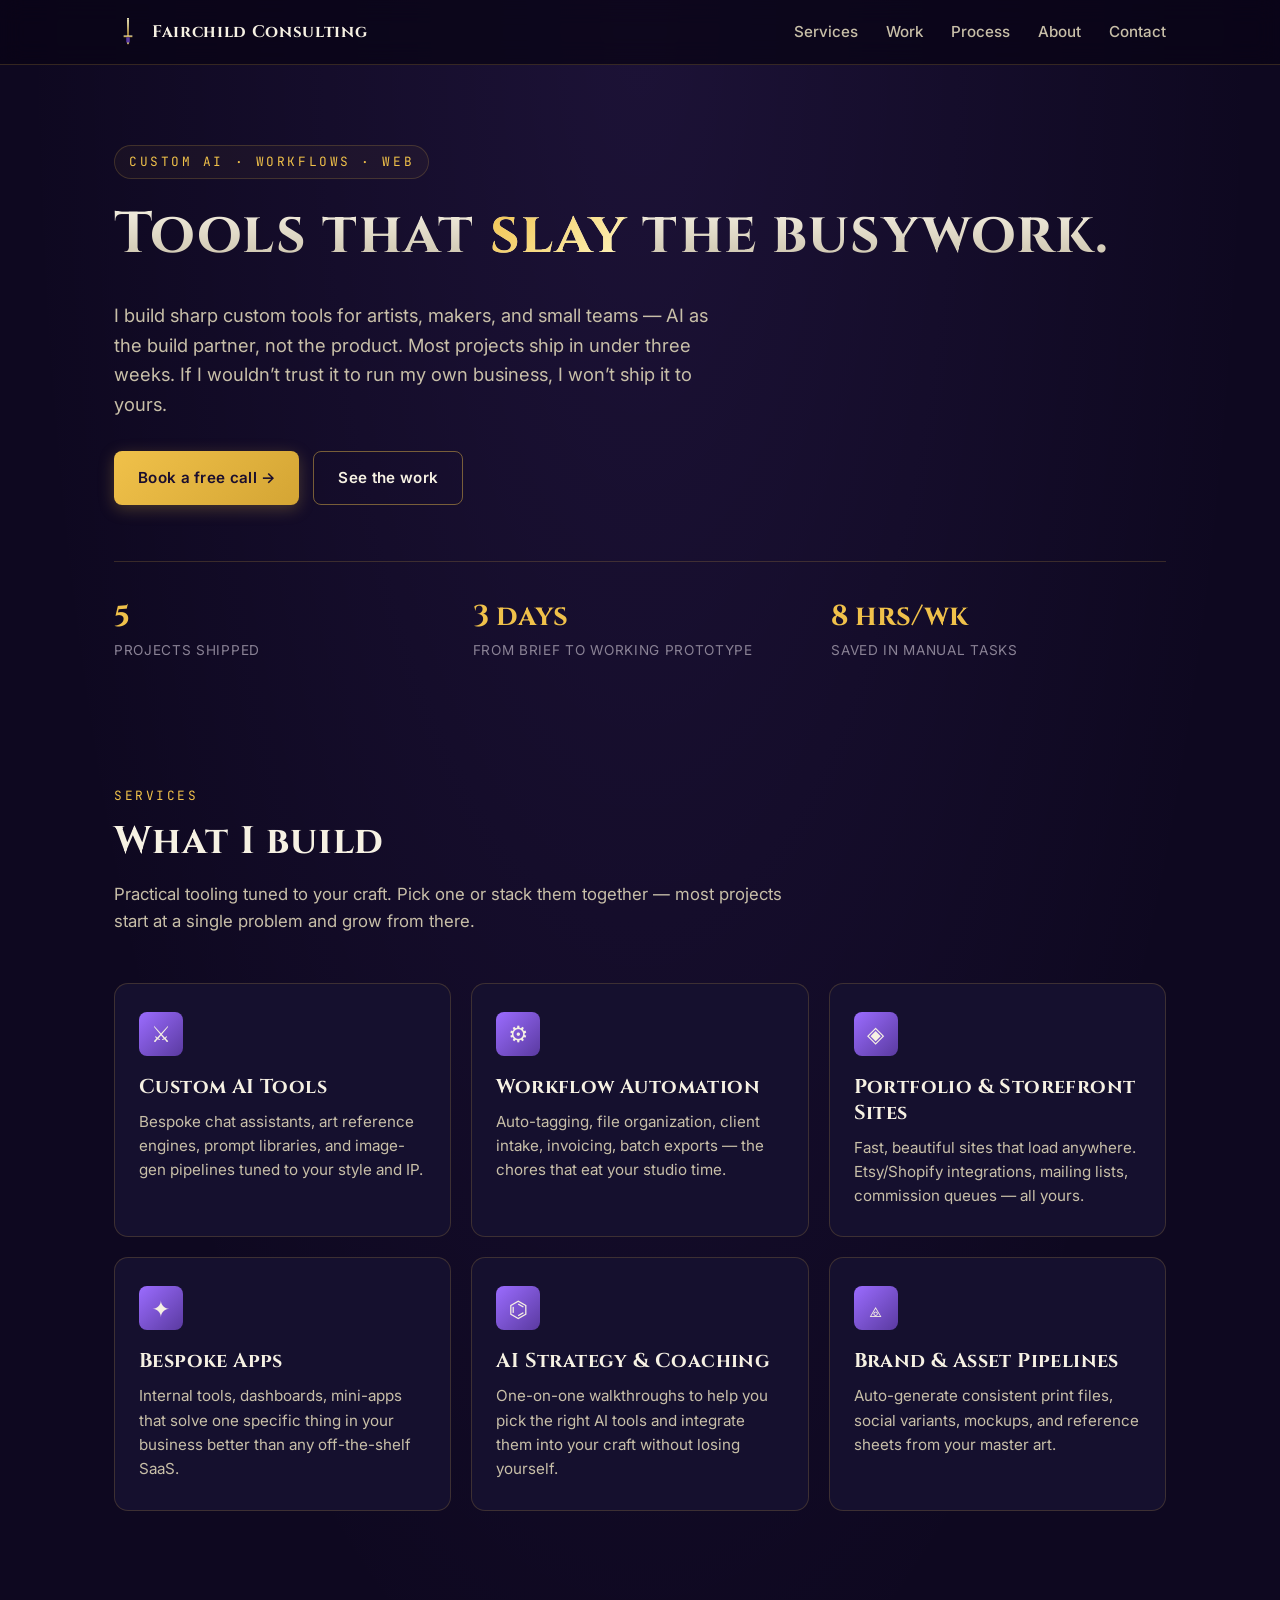
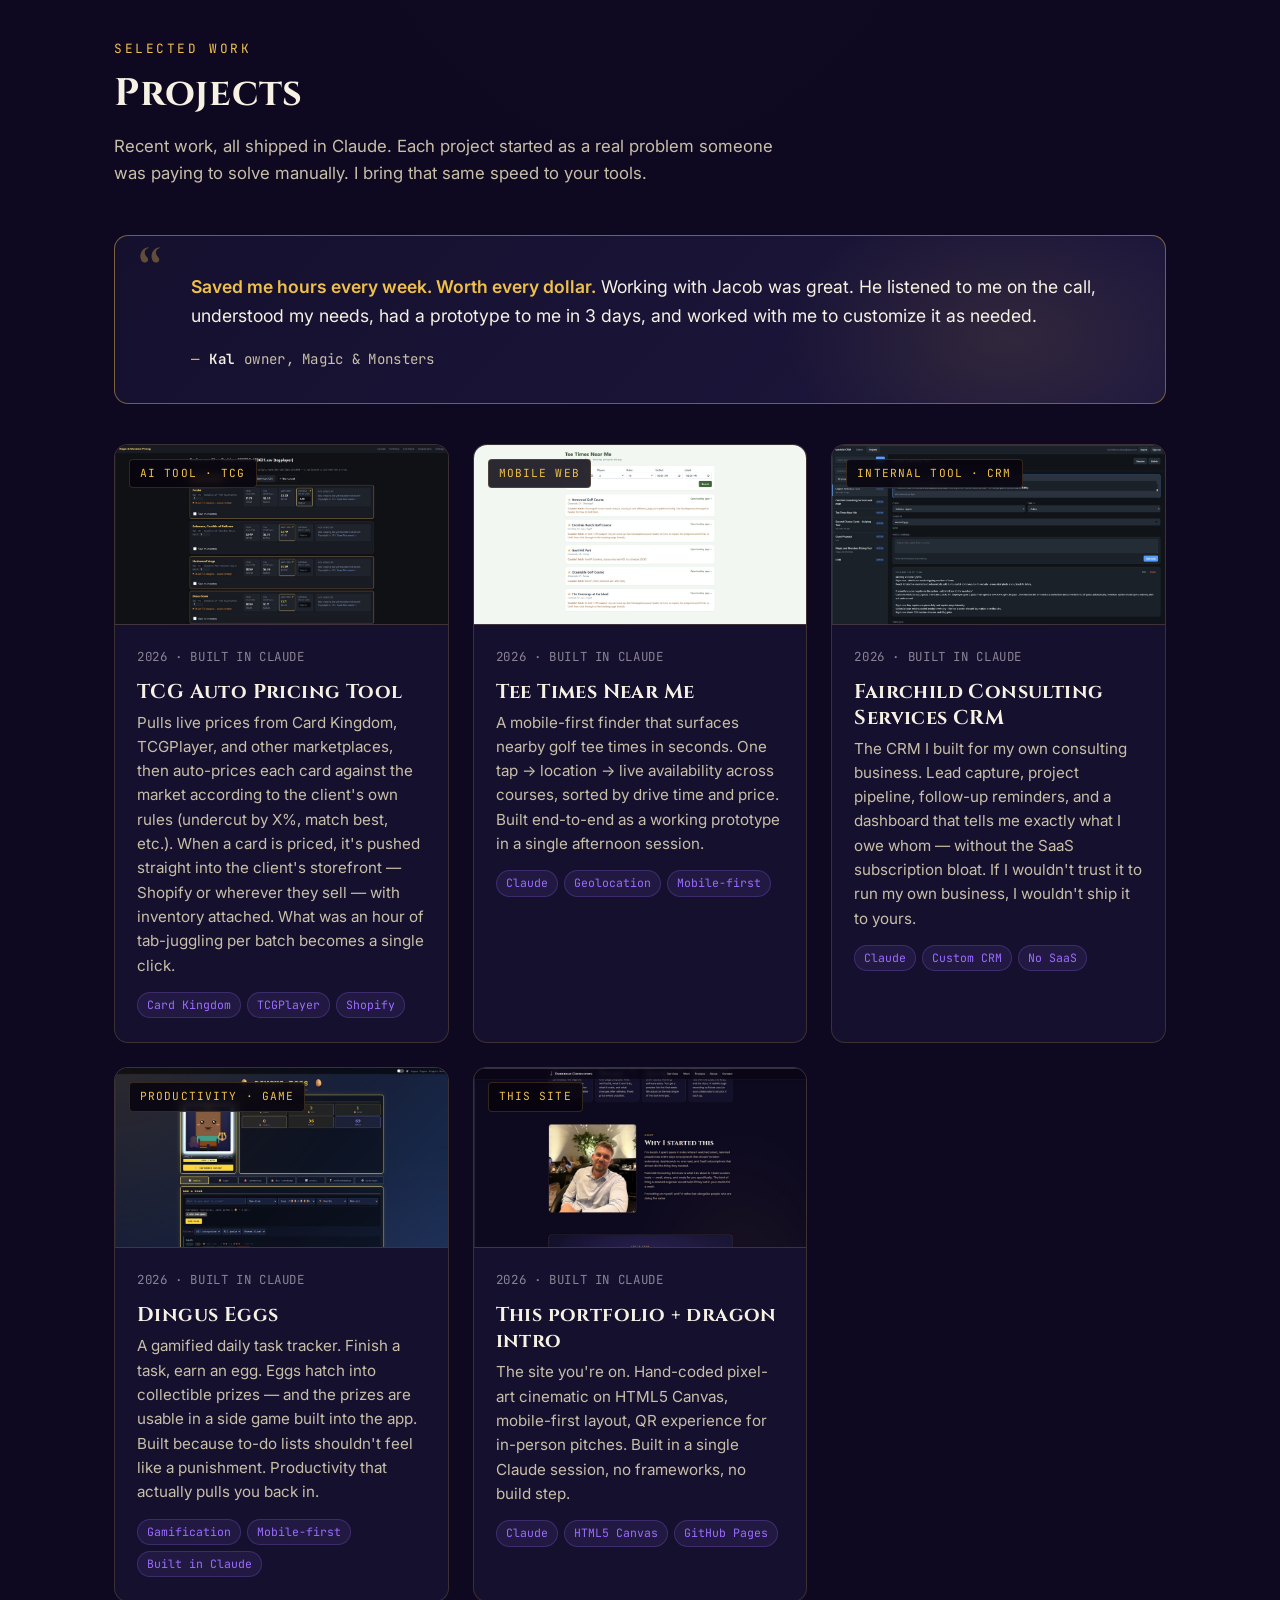
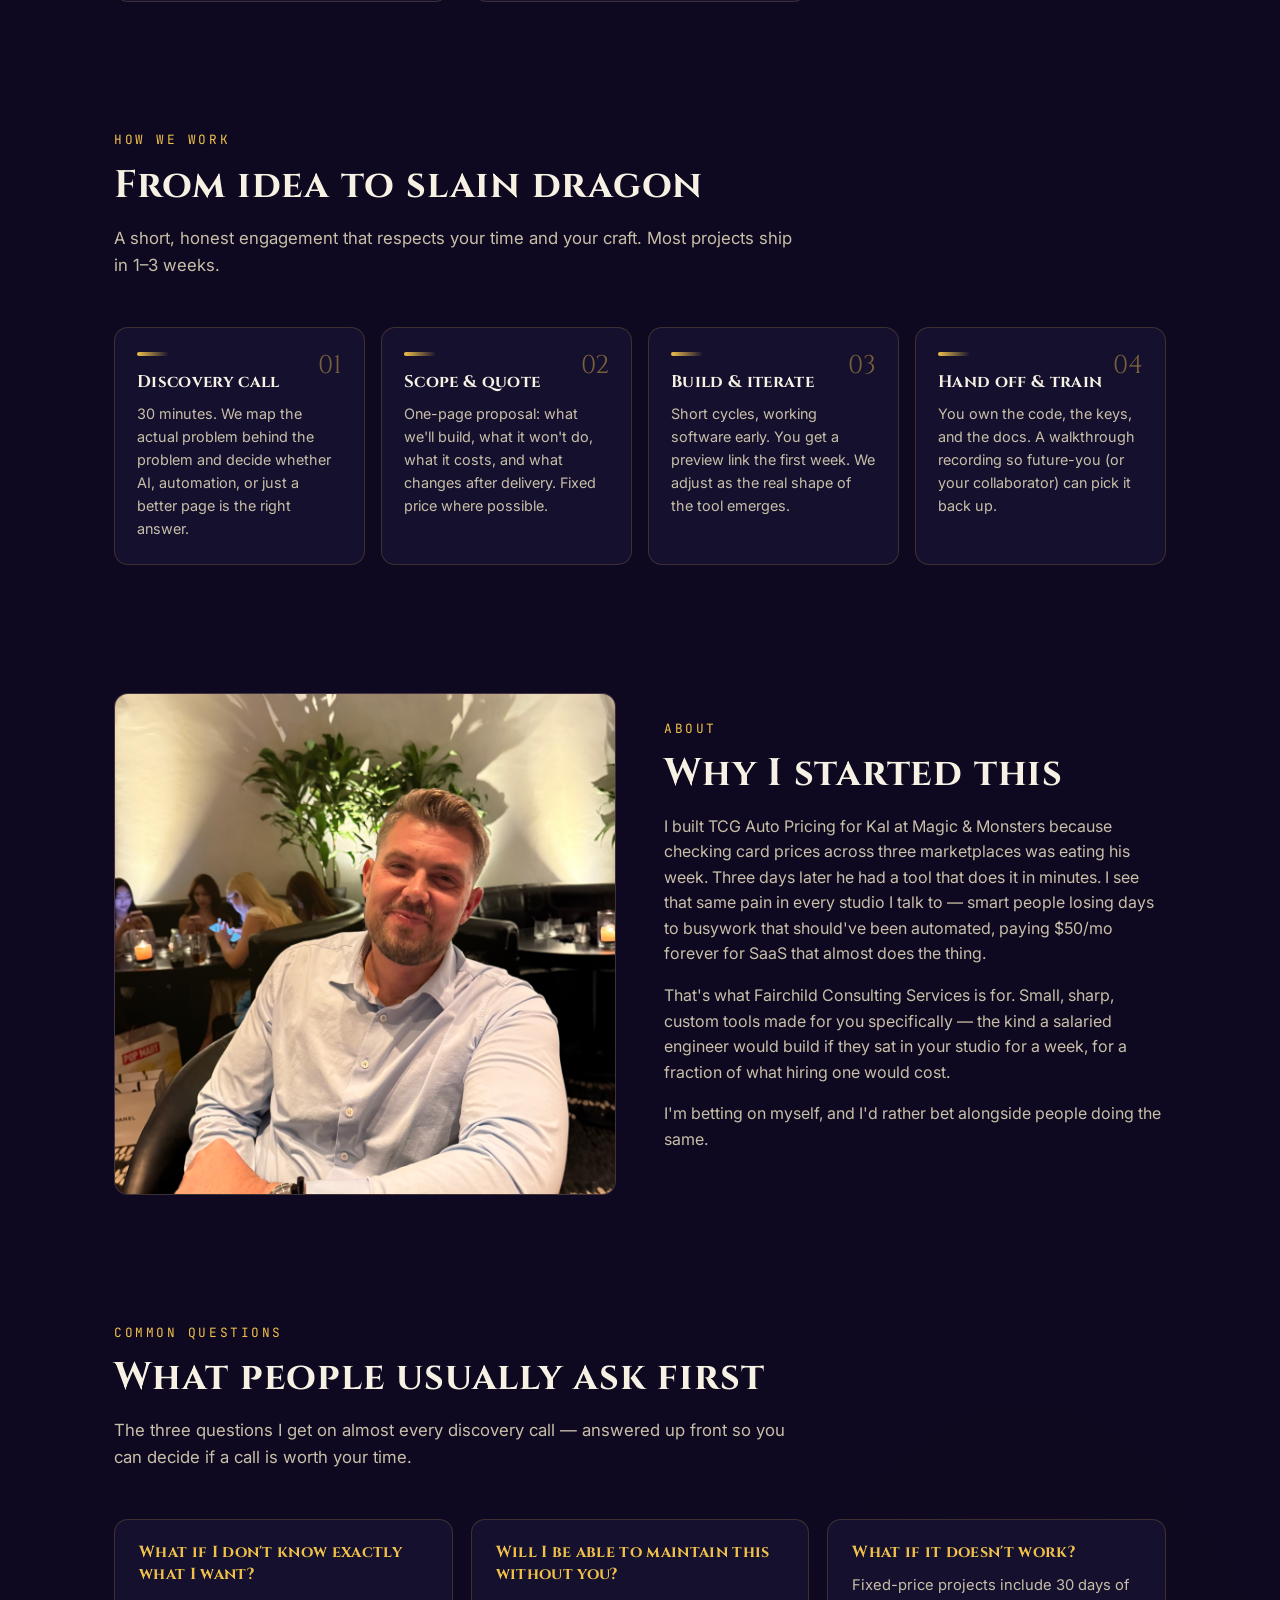
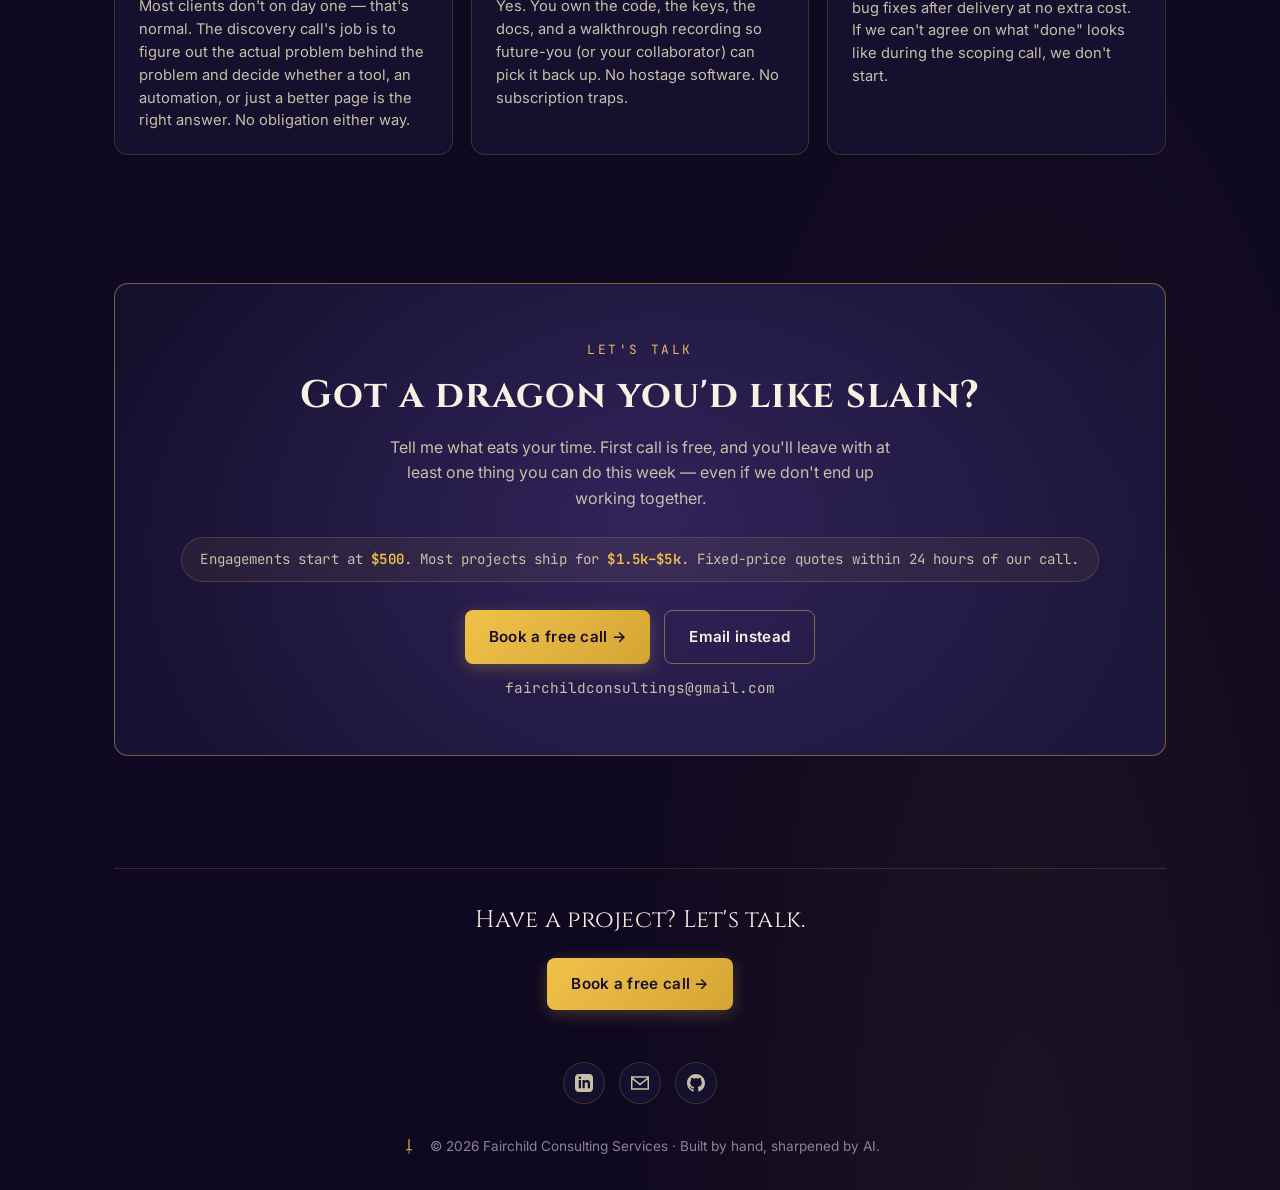
==== index.html @ 524893bf "Initial commit" ====
<!doctype html>
<html lang="en">
<head>
  <meta charset="utf-8" />
  <meta name="viewport" content="width=device-width,initial-scale=1,viewport-fit=cover" />
  <meta name="theme-color" content="#08040f" />
  <title>Fairchild Consulting Services — Custom AI, Workflows & Web</title>
  <meta name="description" content="Fairchild Consulting Services builds custom AI tools, workflow automations, and websites for artists, makers, and independents. Pitched to the human, powered by AI." />
  <meta property="og:title" content="Fairchild Consulting Services" />
  <meta property="og:description" content="Custom AI, workflows, and web — built for the way you actually work." />
  <meta property="og:type" content="website" />
  <link rel="stylesheet" href="css/styles.css" />
  <link rel="icon" type="image/svg+xml" href="assets/favicon.svg" />
</head>
<body>

  <!-- ==================== NAV ==================== -->
  <nav class="nav">
    <div class="container">
      <a href="#top" class="nav-brand">
        <svg class="crest" viewBox="0 0 32 32" xmlns="http://www.w3.org/2000/svg" aria-hidden="true">
          <defs>
            <linearGradient id="crestGold" x1="0" y1="0" x2="0" y2="1">
              <stop offset="0" stop-color="#fff7c4"/>
              <stop offset="1" stop-color="#a07820"/>
            </linearGradient>
          </defs>
          <!-- Sword -->
          <rect x="15" y="2"  width="2" height="20" fill="url(#crestGold)"/>
          <rect x="11" y="20" width="10" height="2" fill="url(#crestGold)"/>
          <rect x="14" y="22" width="4" height="6" fill="#5a3aa0"/>
          <rect x="15" y="28" width="2" height="2" fill="url(#crestGold)"/>
          <!-- Spark -->
          <rect x="15" y="0"  width="2" height="2" fill="#fff7c4"/>
        </svg>
        Fairchild Consulting
      </a>
      <ul class="nav-links">
        <li><a href="#services">Services</a></li>
        <li><a href="#work">Work</a></li>
        <li><a href="#process">Process</a></li>
        <li><a href="#about">About</a></li>
        <li><a href="#contact">Contact</a></li>
      </ul>
    </div>
  </nav>

  <!-- ==================== HERO ==================== -->
  <header id="top" class="hero">
    <div class="container">
      <span class="hero-eyebrow fade-up">Custom AI · Workflows · Web</span>
      <h1 class="fade-up fade-up-d1">
        Tools that <span class="accent">slay</span> the busywork.
      </h1>
      <p class="hero-lede fade-up fade-up-d2">
        I build sharp custom tools for artists, makers, and small teams &mdash; AI as the build
        partner, not the product. Most projects ship in under three weeks. If I wouldn&rsquo;t trust
        it to run my own business, I won&rsquo;t ship it to yours.
      </p>
      <div class="hero-actions fade-up fade-up-d3">
        <a href="https://cal.com/fairchildconsulting/discovery-call" class="btn btn-primary" target="_blank" rel="noopener">Book a free call &rarr;</a>
        <a href="#work" class="btn btn-ghost">See the work</a>
      </div>

      <div class="hero-stats">
        <div>
          <div class="stat-num" data-edit="hero-stat-1-num">5</div>
          <div class="stat-label" data-edit="hero-stat-1-label">Projects shipped</div>
        </div>
        <div>
          <div class="stat-num" data-edit="hero-stat-2-num">3 days</div>
          <div class="stat-label" data-edit="hero-stat-2-label">From brief to working prototype</div>
        </div>
        <div>
          <div class="stat-num" data-edit="hero-stat-3-num">8 hrs/wk</div>
          <div class="stat-label" data-edit="hero-stat-3-label">Saved in manual tasks</div>
        </div>
      </div>
    </div>
  </header>

  <!-- ==================== SERVICES ==================== -->
  <section id="services">
    <div class="container">
      <span class="section-eyebrow">Services</span>
      <h2 class="section-title">What I build</h2>
      <p class="section-lede">
        Practical tooling tuned to your craft. Pick one or stack them together —
        most projects start at a single problem and grow from there.
      </p>

      <div class="services">
        <article class="service-card">
          <div class="service-icon" aria-hidden="true">⚔︎</div>
          <h3>Custom AI Tools</h3>
          <p>Bespoke chat assistants, art reference engines, prompt libraries, and image-gen pipelines tuned to your style and IP.</p>
        </article>

        <article class="service-card">
          <div class="service-icon" aria-hidden="true">⚙︎</div>
          <h3>Workflow Automation</h3>
          <p>Auto-tagging, file organization, client intake, invoicing, batch exports — the chores that eat your studio time.</p>
        </article>

        <article class="service-card">
          <div class="service-icon" aria-hidden="true">◈</div>
          <h3>Portfolio & Storefront Sites</h3>
          <p>Fast, beautiful sites that load anywhere. Etsy/Shopify integrations, mailing lists, commission queues — all yours.</p>
        </article>

        <article class="service-card">
          <div class="service-icon" aria-hidden="true">✦</div>
          <h3>Bespoke Apps</h3>
          <p>Internal tools, dashboards, mini-apps that solve one specific thing in your business better than any off-the-shelf SaaS.</p>
        </article>

        <article class="service-card">
          <div class="service-icon" aria-hidden="true">⌬</div>
          <h3>AI Strategy & Coaching</h3>
          <p>One-on-one walkthroughs to help you pick the right AI tools and integrate them into your craft without losing yourself.</p>
        </article>

        <article class="service-card">
          <div class="service-icon" aria-hidden="true">⟁</div>
          <h3>Brand & Asset Pipelines</h3>
          <p>Auto-generate consistent print files, social variants, mockups, and reference sheets from your master art.</p>
        </article>
      </div>
    </div>
  </section>

  <!-- ==================== WORK ==================== -->
  <section id="work">
    <div class="container">
      <span class="section-eyebrow">Selected work</span>
      <h2 class="section-title">Projects</h2>
      <p class="section-lede">
        Recent work, all shipped in Claude. Each project started as a real problem someone was paying
        to solve manually. I bring that same speed to your tools.
      </p>

      <figure class="testimonial">
        <div class="testimonial-mark" aria-hidden="true">&ldquo;</div>
        <blockquote class="testimonial-quote">
          <strong>Saved me hours every week. Worth every dollar.</strong> Working with Jacob was great. He
          listened to me on the call, understood my needs, had a prototype to me in 3 days, and worked with
          me to customize it as needed.
        </blockquote>
        <figcaption class="testimonial-attribution">
          <span class="attr-dash">&mdash;</span>
          <span class="attr-name">Kal</span>
          <span>owner, Magic &amp; Monsters</span>
        </figcaption>
      </figure>

      <div class="projects">

        <article class="project-card" data-edit="project-1">
          <div class="project-thumb">
            <span class="project-tag">AI Tool · TCG</span>
            <img class="project-thumb-screenshot" src="assets/screenshots/tcg-pricing.jpg" alt="TCG Auto Pricing Tool — comparing card prices across Card Kingdom, TCGPlayer, and other marketplaces" loading="lazy" />
            <svg class="project-thumb-pattern" viewBox="0 0 320 180" xmlns="http://www.w3.org/2000/svg" aria-hidden="true">
              <defs>
                <linearGradient id="p1" x1="0" y1="0" x2="1" y2="1">
                  <stop offset="0" stop-color="#9b6cff"/>
                  <stop offset="1" stop-color="#f0c14a"/>
                </linearGradient>
              </defs>
              <rect width="320" height="180" fill="#0e0820"/>
              <!-- Stylized card -->
              <rect x="60" y="30" width="80" height="120" rx="6" fill="#15102e" stroke="#f0c14a" stroke-width="1.5"/>
              <rect x="68" y="38" width="64" height="50" fill="url(#p1)" opacity="0.6"/>
              <rect x="68" y="92" width="64" height="3" fill="#9b6cff"/>
              <rect x="68" y="100" width="50" height="3" fill="#5a3aa0"/>
              <rect x="68" y="108" width="56" height="3" fill="#5a3aa0"/>
              <!-- Price tag -->
              <rect x="170" y="60" width="120" height="60" rx="4" fill="#15102e" stroke="#f0c14a" stroke-width="1"/>
              <text x="180" y="85" fill="#f0c14a" font-family="monospace" font-size="14" font-weight="700">$  ?  ?  ?</text>
              <text x="180" y="108" fill="#c8bfa8" font-family="monospace" font-size="9">market · trend</text>
              <!-- Connector -->
              <path d="M140 90 L170 90" stroke="#9b6cff" stroke-width="2" stroke-dasharray="3,3"/>
            </svg>
          </div>
          <div class="project-body">
            <div class="project-meta">2026 · Built in Claude</div>
            <h3>TCG Auto Pricing Tool</h3>
            <p>Pulls live prices from Card Kingdom, TCGPlayer, and other marketplaces, then
              auto-prices each card against the market according to the client's own rules
              (undercut by X%, match best, etc.). When a card is priced, it's pushed straight
              into the client's storefront — Shopify or wherever they sell — with inventory
              attached. What was an hour of tab-juggling per batch becomes a single click.</p>
            <div class="project-tech">
              <span class="tech-chip">Card Kingdom</span>
              <span class="tech-chip">TCGPlayer</span>
              <span class="tech-chip">Shopify</span>
            </div>
          </div>
        </article>

        <article class="project-card" data-edit="project-2">
          <div class="project-thumb">
            <span class="project-tag">Mobile Web</span>
            <img class="project-thumb-screenshot" src="assets/screenshots/tee-times.jpg" alt="Tee Times Near Me — mobile-first golf tee time finder" loading="lazy" />
            <svg class="project-thumb-pattern" viewBox="0 0 320 180" xmlns="http://www.w3.org/2000/svg" aria-hidden="true">
              <rect width="320" height="180" fill="#0e0820"/>
              <!-- Map-like pattern -->
              <g stroke="#5a3aa0" stroke-width="1" fill="none" opacity="0.5">
                <path d="M0 60 Q80 50 160 70 T320 65"/>
                <path d="M0 90 Q80 100 160 90 T320 95"/>
                <path d="M0 120 Q80 110 160 130 T320 120"/>
              </g>
              <!-- Pins -->
              <g>
                <circle cx="80" cy="70" r="6" fill="#f0c14a"/>
                <circle cx="80" cy="70" r="12" fill="#f0c14a" opacity="0.2"/>
                <circle cx="170" cy="100" r="6" fill="#9b6cff"/>
                <circle cx="170" cy="100" r="12" fill="#9b6cff" opacity="0.2"/>
                <circle cx="250" cy="80" r="6" fill="#9b6cff"/>
                <circle cx="250" cy="80" r="12" fill="#9b6cff" opacity="0.2"/>
              </g>
              <!-- Time chip -->
              <rect x="120" y="135" width="80" height="22" rx="11" fill="#15102e" stroke="#f0c14a" stroke-width="1"/>
              <text x="135" y="150" fill="#f0c14a" font-family="monospace" font-size="11">7:42 AM</text>
            </svg>
          </div>
          <div class="project-body">
            <div class="project-meta">2026 · Built in Claude</div>
            <h3>Tee Times Near Me</h3>
            <p>A mobile-first finder that surfaces nearby golf tee times in seconds. One tap →
              location → live availability across courses, sorted by drive time and price. Built
              end-to-end as a working prototype in a single afternoon session.</p>
            <div class="project-tech">
              <span class="tech-chip">Claude</span>
              <span class="tech-chip">Geolocation</span>
              <span class="tech-chip">Mobile-first</span>
            </div>
          </div>
        </article>

        <article class="project-card" data-edit="project-3">
          <div class="project-thumb">
            <span class="project-tag">Internal Tool · CRM</span>
            <img class="project-thumb-screenshot" src="assets/screenshots/crm.jpg" alt="Fairchild Consulting Services CRM — lead pipeline and project tracker" loading="lazy" />
            <svg class="project-thumb-pattern" viewBox="0 0 320 180" xmlns="http://www.w3.org/2000/svg" aria-hidden="true">
              <rect width="320" height="180" fill="#0e0820"/>
              <!-- Kanban-like columns -->
              <g>
                <rect x="20" y="20" width="86" height="140" fill="#15102e" stroke="#5a3aa0" stroke-width="1" rx="4"/>
                <rect x="117" y="20" width="86" height="140" fill="#15102e" stroke="#5a3aa0" stroke-width="1" rx="4"/>
                <rect x="214" y="20" width="86" height="140" fill="#15102e" stroke="#5a3aa0" stroke-width="1" rx="4"/>
                <!-- column headers -->
                <rect x="20" y="20" width="86" height="20" fill="#9b6cff" opacity="0.5" rx="4"/>
                <rect x="117" y="20" width="86" height="20" fill="#f0c14a" opacity="0.5" rx="4"/>
                <rect x="214" y="20" width="86" height="20" fill="#f0c14a" opacity="0.7" rx="4"/>
                <!-- cards -->
                <rect x="28" y="50" width="70" height="22" fill="#1d173d" rx="2"/>
                <rect x="28" y="78" width="70" height="22" fill="#1d173d" rx="2"/>
                <rect x="125" y="50" width="70" height="22" fill="#1d173d" rx="2"/>
                <rect x="125" y="78" width="70" height="22" fill="#1d173d" rx="2"/>
                <rect x="125" y="106" width="70" height="22" fill="#1d173d" rx="2"/>
                <rect x="222" y="50" width="70" height="22" fill="#1d173d" rx="2"/>
              </g>
            </svg>
          </div>
          <div class="project-body">
            <div class="project-meta">2026 · Built in Claude</div>
            <h3>Fairchild Consulting Services CRM</h3>
            <p>The CRM I built for my own consulting business. Lead capture, project pipeline,
              follow-up reminders, and a dashboard that tells me exactly what I owe whom — without
              the SaaS subscription bloat. If I wouldn't trust it to run my own business, I
              wouldn't ship it to yours.</p>
            <div class="project-tech">
              <span class="tech-chip">Claude</span>
              <span class="tech-chip">Custom CRM</span>
              <span class="tech-chip">No SaaS</span>
            </div>
          </div>
        </article>

        <article class="project-card" data-edit="project-4">
          <div class="project-thumb">
            <span class="project-tag">Productivity · Game</span>
            <img class="project-thumb-screenshot" src="assets/screenshots/dingus-eggs.jpg" alt="Dingus Eggs — gamified daily task tracker with collectible egg rewards" loading="lazy" />
            <svg class="project-thumb-pattern" viewBox="0 0 320 180" xmlns="http://www.w3.org/2000/svg" aria-hidden="true">
              <rect width="320" height="180" fill="#0e0820"/>
              <!-- Eggs -->
              <g>
                <ellipse cx="100" cy="100" rx="28" ry="36" fill="#f0c14a"/>
                <ellipse cx="100" cy="92" rx="10" ry="12" fill="#fff7c4" opacity="0.7"/>
                <ellipse cx="160" cy="90" rx="24" ry="32" fill="#9b6cff"/>
                <ellipse cx="160" cy="84" rx="9" ry="10" fill="#fff" opacity="0.5"/>
                <ellipse cx="220" cy="105" rx="26" ry="34" fill="#c43a3a"/>
                <ellipse cx="220" cy="98" rx="10" ry="11" fill="#ffd0d0" opacity="0.6"/>
              </g>
              <!-- Sparkles -->
              <g fill="#fff7c4">
                <rect x="70" y="50" width="2" height="2"/>
                <rect x="200" y="40" width="2" height="2"/>
                <rect x="260" y="60" width="2" height="2"/>
                <rect x="50" y="140" width="2" height="2"/>
              </g>
            </svg>
          </div>
          <div class="project-body">
            <div class="project-meta">2026 · Built in Claude</div>
            <h3>Dingus Eggs</h3>
            <p>A gamified daily task tracker. Finish a task, earn an egg. Eggs hatch into
              collectible prizes — and the prizes are usable in a side game built into the app.
              Built because to-do lists shouldn't feel like a punishment. Productivity that
              actually pulls you back in.</p>
            <div class="project-tech">
              <span class="tech-chip">Gamification</span>
              <span class="tech-chip">Mobile-first</span>
              <span class="tech-chip">Built in Claude</span>
            </div>
          </div>
        </article>

        <article class="project-card" data-edit="project-5">
          <div class="project-thumb">
            <span class="project-tag">This site</span>
            <img class="project-thumb-screenshot" src="assets/screenshots/this-portfolio.jpg" alt="Fairchild Consulting Services portfolio site — About section showing Jacob's photo and bio" loading="lazy" />
            <svg class="project-thumb-pattern" viewBox="0 0 320 180" xmlns="http://www.w3.org/2000/svg" aria-hidden="true">
              <rect width="320" height="180" fill="#0e0820"/>
              <!-- Phone with QR -->
              <rect x="120" y="20" width="80" height="140" rx="10" fill="#15102e" stroke="#f0c14a" stroke-width="1"/>
              <rect x="128" y="32" width="64" height="100" fill="#0e0820"/>
              <!-- Tiny pixel sword -->
              <rect x="156" y="60" width="2" height="30" fill="#f0c14a"/>
              <rect x="148" y="88" width="18" height="3" fill="#f0c14a"/>
              <rect x="153" y="91" width="8" height="10" fill="#5a3aa0"/>
              <text x="138" y="120" fill="#f0c14a" font-family="serif" font-size="9" font-weight="700">FAIRCHILD</text>
              <circle cx="160" cy="148" r="4" fill="#9b6cff"/>
            </svg>
          </div>
          <div class="project-body">
            <div class="project-meta">2026 · Built in Claude</div>
            <h3>This portfolio + dragon intro</h3>
            <p>The site you're on. Hand-coded pixel-art cinematic on HTML5 Canvas, mobile-first
              layout, QR experience for in-person pitches. Built in a single Claude session, no
              frameworks, no build step.</p>
            <div class="project-tech">
              <span class="tech-chip">Claude</span>
              <span class="tech-chip">HTML5 Canvas</span>
              <span class="tech-chip">GitHub Pages</span>
            </div>
          </div>
        </article>

      </div>
    </div>
  </section>

  <!-- ==================== PROCESS ==================== -->
  <section id="process">
    <div class="container">
      <span class="section-eyebrow">How we work</span>
      <h2 class="section-title">From idea to slain dragon</h2>
      <p class="section-lede">
        A short, honest engagement that respects your time and your craft. Most projects ship in 1–3 weeks.
      </p>

      <div class="process">
        <div class="process-step">
          <div class="runes"></div>
          <h3>Discovery call</h3>
          <p>30 minutes. We map the actual problem behind the problem and decide whether AI, automation, or just a better page is the right answer.</p>
        </div>
        <div class="process-step">
          <div class="runes"></div>
          <h3>Scope &amp; quote</h3>
          <p>One-page proposal: what we'll build, what it won't do, what it costs, and what changes after delivery. Fixed price where possible.</p>
        </div>
        <div class="process-step">
          <div class="runes"></div>
          <h3>Build &amp; iterate</h3>
          <p>Short cycles, working software early. You get a preview link the first week. We adjust as the real shape of the tool emerges.</p>
        </div>
        <div class="process-step">
          <div class="runes"></div>
          <h3>Hand off &amp; train</h3>
          <p>You own the code, the keys, and the docs. A walkthrough recording so future-you (or your collaborator) can pick it back up.</p>
        </div>
      </div>
    </div>
  </section>

  <!-- ==================== ABOUT ==================== -->
  <section id="about">
    <div class="container">
      <div class="about-wrap">
        <div class="about-portrait">
          <img src="assets/portrait.jpeg" alt="Jacob Fairchild, founder of Fairchild Consulting Services"
               style="width:100%;height:100%;object-fit:cover;display:block;"
               onerror="this.style.display='none';this.nextElementSibling.style.display='block';" />
          <!-- Fallback if portrait.jpg isn't in assets/ yet -->
          <svg style="display:none;width:100%;height:100%;" viewBox="0 0 320 320" xmlns="http://www.w3.org/2000/svg">
            <defs>
              <linearGradient id="portraitBg" x1="0" y1="0" x2="1" y2="1">
                <stop offset="0" stop-color="#1d173d"/>
                <stop offset="1" stop-color="#0e0820"/>
              </linearGradient>
            </defs>
            <rect width="320" height="320" fill="url(#portraitBg)"/>
            <g stroke="#f0c14a" stroke-width="1" fill="none" opacity="0.4">
              <circle cx="160" cy="160" r="100"/>
              <circle cx="160" cy="160" r="80"/>
              <path d="M60 160 L260 160 M160 60 L160 260"/>
            </g>
            <text x="160" y="170" text-anchor="middle" fill="#f0c14a" font-family="Cinzel, serif" font-size="24" font-weight="700">JACOB</text>
            <text x="160" y="195" text-anchor="middle" fill="#c8bfa8" font-family="Inter, sans-serif" font-size="11" letter-spacing="2">FAIRCHILD</text>
          </svg>
        </div>
        <div>
          <span class="section-eyebrow">About</span>
          <h2 class="section-title">Why I started this</h2>
          <p>
            I built TCG Auto Pricing for Kal at Magic &amp; Monsters because checking card prices across
            three marketplaces was eating his week. Three days later he had a tool that does it in minutes.
            I see that same pain in every studio I talk to &mdash; smart people losing days to busywork that
            should've been automated, paying $50/mo forever for SaaS that almost does the thing.
          </p>
          <p>
            That's what Fairchild Consulting Services is for. Small, sharp, custom tools made for you
            specifically &mdash; the kind a salaried engineer would build if they sat in your studio for a week,
            for a fraction of what hiring one would cost.
          </p>
          <p>
            I'm betting on myself, and I'd rather bet alongside people doing the same.
          </p>
        </div>
      </div>
    </div>
  </section>

  <!-- ==================== FAQ ==================== -->
  <section id="faq">
    <div class="container">
      <span class="section-eyebrow">Common questions</span>
      <h2 class="section-title">What people usually ask first</h2>
      <p class="section-lede">
        The three questions I get on almost every discovery call &mdash; answered up front so you can
        decide if a call is worth your time.
      </p>

      <div class="faq-grid">
        <div class="faq-item">
          <h3 class="faq-q">What if I don't know exactly what I want?</h3>
          <p class="faq-a">Most clients don't on day one &mdash; that's normal. The discovery call's job
            is to figure out the actual problem behind the problem and decide whether a tool, an
            automation, or just a better page is the right answer. No obligation either way.</p>
        </div>
        <div class="faq-item">
          <h3 class="faq-q">Will I be able to maintain this without you?</h3>
          <p class="faq-a">Yes. You own the code, the keys, the docs, and a walkthrough recording so
            future-you (or your collaborator) can pick it back up. No hostage software. No subscription
            traps.</p>
        </div>
        <div class="faq-item">
          <h3 class="faq-q">What if it doesn't work?</h3>
          <p class="faq-a">Fixed-price projects include 30 days of bug fixes after delivery at no extra
            cost. If we can't agree on what "done" looks like during the scoping call, we don't start.</p>
        </div>
      </div>
    </div>
  </section>

  <!-- ==================== CONTACT ==================== -->
  <section id="contact">
    <div class="container">
      <div class="cta">
        <span class="section-eyebrow">Let's talk</span>
        <h2 class="section-title">Got a dragon you'd like slain?</h2>
        <p style="max-width:520px;margin:0 auto 8px;">
          Tell me what eats your time. First call is free, and you'll leave with at least one thing
          you can do this week &mdash; even if we don't end up working together.
        </p>
        <p class="pricing-note">
          Engagements start at <strong>$500</strong>. Most projects ship for <strong>$1.5k&ndash;$5k</strong>.
          Fixed-price quotes within 24 hours of our call.
        </p>
        <div class="cta-actions">
          <a class="btn btn-primary" href="https://cal.com/fairchildconsulting/discovery-call" target="_blank" rel="noopener">Book a free call &rarr;</a>
          <a class="btn btn-ghost" href="mailto:fairchildconsultings@gmail.com?subject=Project%20inquiry">Email instead</a>
        </div>
        <div class="contact-list">
          <span>fairchildconsultings@gmail.com</span>
        </div>
      </div>
    </div>
  </section>

  <footer>
    <div class="container">
      <div class="footer-cta">
        <div class="footer-cta-text">Have a project? Let's talk.</div>
        <a href="https://cal.com/fairchildconsulting/discovery-call" class="btn btn-primary" target="_blank" rel="noopener">Book a free call &rarr;</a>
      </div>

      <div class="footer-socials">
        <a href="https://www.linkedin.com/in/jacob-fairchild1/" class="footer-social" target="_blank" rel="noopener" aria-label="LinkedIn">
          <svg viewBox="0 0 24 24" aria-hidden="true"><path d="M19 0h-14c-2.761 0-5 2.239-5 5v14c0 2.761 2.239 5 5 5h14c2.762 0 5-2.239 5-5v-14c0-2.761-2.238-5-5-5zm-11 19h-3v-11h3v11zm-1.5-12.268c-.966 0-1.75-.79-1.75-1.764s.784-1.764 1.75-1.764 1.75.79 1.75 1.764-.783 1.764-1.75 1.764zm13.5 12.268h-3v-5.604c0-3.368-4-3.113-4 0v5.604h-3v-11h3v1.765c1.396-2.586 7-2.777 7 2.476v6.759z"/></svg>
        </a>
        <a href="mailto:fairchildconsultings@gmail.com" class="footer-social" aria-label="Email">
          <svg viewBox="0 0 24 24" aria-hidden="true"><path d="M0 3v18h24v-18h-24zm21.518 2l-9.518 7.713-9.518-7.713h19.036zm-19.518 14v-11.817l10 8.104 10-8.104v11.817h-20z"/></svg>
        </a>
        <a href="https://github.com/fairchildconsultingservices" class="footer-social" target="_blank" rel="noopener" aria-label="GitHub">
          <svg viewBox="0 0 24 24" aria-hidden="true"><path d="M12 0c-6.626 0-12 5.373-12 12 0 5.302 3.438 9.8 8.207 11.387.599.111.793-.261.793-.577v-2.234c-3.338.726-4.033-1.416-4.033-1.416-.546-1.387-1.333-1.756-1.333-1.756-1.089-.745.083-.729.083-.729 1.205.084 1.839 1.237 1.839 1.237 1.07 1.834 2.807 1.304 3.492.997.107-.775.418-1.305.762-1.604-2.665-.305-5.467-1.334-5.467-5.931 0-1.311.469-2.381 1.236-3.221-.124-.303-.535-1.524.117-3.176 0 0 1.008-.322 3.301 1.23.957-.266 1.983-.399 3.003-.404 1.02.005 2.047.138 3.006.404 2.291-1.552 3.297-1.23 3.297-1.23.653 1.653.242 2.874.118 3.176.77.84 1.235 1.911 1.235 3.221 0 4.609-2.807 5.624-5.479 5.921.43.372.823 1.102.823 2.222v3.293c0 .319.192.694.801.576 4.765-1.589 8.199-6.086 8.199-11.386 0-6.627-5.373-12-12-12z"/></svg>
        </a>
      </div>

      <div class="footer-bottom">
        <svg class="crest-mini" width="18" height="18" viewBox="0 0 32 32" xmlns="http://www.w3.org/2000/svg" aria-hidden="true">
          <rect x="15" y="2"  width="2" height="20" fill="#f0c14a"/>
          <rect x="11" y="20" width="10" height="2" fill="#f0c14a"/>
          <rect x="14" y="22" width="4" height="6" fill="#5a3aa0"/>
        </svg>
        &copy; <span id="year"></span> Fairchild Consulting Services &middot; Built by hand, sharpened by AI.
      </div>
    </div>
  </footer>

  <!-- Lightbox -->
  <div id="lightbox" class="lightbox" role="dialog" aria-modal="true" aria-label="Project image">
    <button class="lightbox-close" type="button" aria-label="Close">&times;</button>
    <img id="lightbox-img" class="lightbox-img" src="" alt="" />
    <div id="lightbox-caption" class="lightbox-caption"></div>
  </div>

  <script>
    document.getElementById('year').textContent = new Date().getFullYear();

    (function () {
      var lb = document.getElementById('lightbox');
      var lbImg = document.getElementById('lightbox-img');
      var lbCap = document.getElementById('lightbox-caption');
      var closeBtn = lb.querySelector('.lightbox-close');

      function open(src, alt, caption) {
        lbImg.src = src;
        lbImg.alt = alt || '';
        lbCap.textContent = caption || '';
        lb.classList.add('open');
        document.body.classList.add('lightbox-open');
      }
      function close() {
        lb.classList.remove('open');
        document.body.classList.remove('lightbox-open');
        setTimeout(function () { lbImg.src = ''; }, 250);
      }

      document.querySelectorAll('.project-card').forEach(function (card) {
        var img = card.querySelector('.project-thumb-screenshot');
        if (!img) return;
        var titleEl = card.querySelector('h3');
        var title = titleEl ? titleEl.textContent : '';
        var trigger = card.querySelector('.project-thumb');
        trigger.style.cursor = 'zoom-in';
        trigger.addEventListener('click', function (e) {
          e.preventDefault();
          open(img.src, img.alt, title);
        });
      });

      lb.addEventListener('click', function (e) { if (e.target === lb) close(); });
      closeBtn.addEventListener('click', close);
      document.addEventListener('keydown', function (e) {
        if (e.key === 'Escape' && lb.classList.contains('open')) close();
      });
    })();
  </script>
</body>
</html>
---- css/styles.css ----
/* =========================================================
   Fairchild Consulting Services — Hybrid dark + modern theme
   ========================================================= */

@import url('https://fonts.googleapis.com/css2?family=Cinzel:wght@500;700;900&family=Inter:wght@300;400;500;600;700&family=JetBrains+Mono:wght@400;500&display=swap');

:root {
  /* Backgrounds */
  --bg-0: #08040f;          /* deepest */
  --bg-1: #0e0820;          /* page */
  --bg-2: #15102e;          /* card */
  --bg-3: #1d173d;          /* card hover */
  --bg-glass: rgba(20, 14, 40, 0.7);

  /* Foregrounds */
  --fg-0: #f6f1e3;          /* primary text */
  --fg-1: #c8bfa8;          /* secondary */
  --fg-2: #8a8295;          /* dim */

  /* Accents */
  --gold: #f0c14a;
  --gold-dim: #a07820;
  --gold-hi: #fff7c4;
  --purple: #9b6cff;
  --purple-dim: #5a3aa0;
  --crimson: #c43a3a;
  --emerald: #4caf7a;

  /* Lines */
  --border: rgba(240, 193, 74, 0.18);
  --border-strong: rgba(240, 193, 74, 0.45);

  /* Typography */
  --font-display: 'Cinzel', Georgia, serif;
  --font-body: 'Inter', system-ui, -apple-system, sans-serif;
  --font-mono: 'JetBrains Mono', monospace;

  /* Spacing */
  --container: 1100px;
  --radius: 14px;
  --radius-sm: 8px;

  /* Effects */
  --shadow-glow: 0 0 24px rgba(155, 108, 255, 0.18);
  --shadow-card: 0 8px 32px rgba(0, 0, 0, 0.4);
}

* { box-sizing: border-box; }

html, body {
  margin: 0;
  padding: 0;
  background: var(--bg-1);
  color: var(--fg-0);
  font-family: var(--font-body);
  line-height: 1.6;
  -webkit-font-smoothing: antialiased;
  text-rendering: optimizeLegibility;
}

body {
  background:
    radial-gradient(ellipse 80% 50% at 50% 0%, rgba(155, 108, 255, 0.10), transparent 60%),
    radial-gradient(ellipse 60% 40% at 80% 100%, rgba(240, 193, 74, 0.06), transparent 60%),
    var(--bg-1);
  min-height: 100vh;
  overflow-x: hidden;
}

img { max-width: 100%; display: block; }
a { color: var(--gold); text-decoration: none; transition: color 0.2s; }
a:hover { color: var(--gold-hi); }

h1, h2, h3 {
  font-family: var(--font-display);
  font-weight: 700;
  letter-spacing: 0.02em;
  margin: 0 0 0.5em;
}

h1 { font-size: clamp(2.2rem, 5vw, 3.6rem); line-height: 1.1; }
h2 { font-size: clamp(1.6rem, 3.5vw, 2.4rem); line-height: 1.2; }
h3 { font-size: 1.25rem; line-height: 1.3; }

p { margin: 0 0 1em; color: var(--fg-1); }

.container {
  max-width: var(--container);
  margin: 0 auto;
  padding: 0 24px;
}

/* =========================================================
   Navigation
   ========================================================= */
.nav {
  position: sticky;
  top: 0;
  z-index: 50;
  background: rgba(10, 5, 22, 0.78);
  backdrop-filter: blur(12px);
  -webkit-backdrop-filter: blur(12px);
  border-bottom: 1px solid var(--border);
}
.nav .container {
  display: flex;
  align-items: center;
  justify-content: space-between;
  height: 64px;
}
.nav-brand {
  display: flex;
  align-items: center;
  gap: 10px;
  font-family: var(--font-display);
  font-weight: 700;
  font-size: 1.05rem;
  letter-spacing: 0.04em;
  color: var(--fg-0);
}
.nav-brand .crest {
  width: 28px; height: 28px;
  display: inline-block;
}
.nav-links {
  display: flex;
  gap: 28px;
  list-style: none;
  margin: 0;
  padding: 0;
}
.nav-links a {
  color: var(--fg-1);
  font-weight: 500;
  font-size: 0.95rem;
  transition: color 0.2s;
}
.nav-links a:hover { color: var(--gold); }
@media (max-width: 720px) {
  .nav-links { display: none; }
}

/* =========================================================
   Buttons
   ========================================================= */
.btn {
  display: inline-flex;
  align-items: center;
  gap: 8px;
  padding: 14px 24px;
  border-radius: var(--radius-sm);
  font-family: var(--font-body);
  font-weight: 600;
  font-size: 0.95rem;
  letter-spacing: 0.02em;
  border: none;
  cursor: pointer;
  transition: all 0.2s;
  text-decoration: none;
}
.btn-primary {
  background: linear-gradient(135deg, var(--gold) 0%, #d4a534 100%);
  color: #1a0e2e;
  box-shadow: 0 4px 16px rgba(240, 193, 74, 0.25);
}
.btn-primary:hover {
  transform: translateY(-1px);
  box-shadow: 0 6px 24px rgba(240, 193, 74, 0.4);
  color: #08040f;
}
.btn-ghost {
  background: transparent;
  color: var(--fg-0);
  border: 1px solid var(--border-strong);
}
.btn-ghost:hover {
  background: rgba(240, 193, 74, 0.08);
  border-color: var(--gold);
  color: var(--gold);
}

/* =========================================================
   Hero
   ========================================================= */
.hero {
  padding: 80px 0 60px;
  position: relative;
}
.hero-eyebrow {
  display: inline-block;
  font-family: var(--font-mono);
  font-size: 0.8rem;
  letter-spacing: 0.2em;
  color: var(--gold);
  text-transform: uppercase;
  margin-bottom: 24px;
  padding: 6px 14px;
  border: 1px solid var(--border);
  border-radius: 999px;
  background: rgba(240, 193, 74, 0.04);
}
.hero h1 {
  background: linear-gradient(180deg, var(--fg-0) 0%, var(--fg-1) 100%);
  -webkit-background-clip: text;
  background-clip: text;
  -webkit-text-fill-color: transparent;
  margin-bottom: 0.6em;
}
.hero h1 .accent {
  background: linear-gradient(135deg, var(--gold) 0%, var(--gold-hi) 100%);
  -webkit-background-clip: text;
  background-clip: text;
  -webkit-text-fill-color: transparent;
}
.hero-lede {
  font-size: 1.15rem;
  color: var(--fg-1);
  max-width: 620px;
  margin-bottom: 32px;
}
.hero-actions { display: flex; gap: 14px; flex-wrap: wrap; }

.hero-stats {
  margin-top: 56px;
  display: grid;
  grid-template-columns: repeat(auto-fit, minmax(180px, 1fr));
  gap: 24px;
  border-top: 1px solid var(--border);
  padding-top: 32px;
}
.stat-num {
  font-family: var(--font-display);
  font-size: 1.8rem;
  color: var(--gold);
  font-weight: 700;
}
.stat-label {
  font-size: 0.85rem;
  color: var(--fg-2);
  letter-spacing: 0.05em;
  text-transform: uppercase;
}

/* =========================================================
   Section headers
   ========================================================= */
section { padding: 64px 0; }
.section-eyebrow {
  display: block;
  font-family: var(--font-mono);
  font-size: 0.8rem;
  letter-spacing: 0.2em;
  color: var(--gold);
  text-transform: uppercase;
  margin-bottom: 12px;
}
.section-title {
  margin-bottom: 16px;
}
.section-lede {
  color: var(--fg-1);
  max-width: 680px;
  margin-bottom: 48px;
  font-size: 1.05rem;
}

/* =========================================================
   Services grid
   ========================================================= */
.services {
  display: grid;
  grid-template-columns: repeat(auto-fit, minmax(260px, 1fr));
  gap: 20px;
}
.service-card {
  background: var(--bg-2);
  border: 1px solid var(--border);
  border-radius: var(--radius);
  padding: 28px 24px;
  position: relative;
  overflow: hidden;
  transition: all 0.3s;
}
.service-card::before {
  content: '';
  position: absolute;
  inset: 0;
  background: linear-gradient(135deg, rgba(155, 108, 255, 0.08) 0%, transparent 50%);
  opacity: 0;
  transition: opacity 0.3s;
}
.service-card:hover {
  transform: translateY(-4px);
  border-color: var(--border-strong);
  background: var(--bg-3);
  box-shadow: var(--shadow-glow);
}
.service-card:hover::before { opacity: 1; }
.service-icon {
  width: 44px; height: 44px;
  background: linear-gradient(135deg, var(--purple) 0%, var(--purple-dim) 100%);
  border-radius: var(--radius-sm);
  display: flex; align-items: center; justify-content: center;
  margin-bottom: 18px;
  font-size: 1.4rem;
  position: relative;
}
.service-card h3 {
  margin: 0 0 10px;
  color: var(--fg-0);
  position: relative;
}
.service-card p {
  font-size: 0.95rem;
  margin: 0;
  position: relative;
}

/* =========================================================
   Testimonial
   ========================================================= */
.testimonial {
  background: linear-gradient(135deg, var(--bg-2) 0%, var(--bg-3) 100%);
  border: 1px solid var(--border-strong);
  border-radius: var(--radius);
  padding: 36px 40px 32px;
  margin: 0 0 40px;
  position: relative;
  overflow: hidden;
}
.testimonial::before {
  content: '';
  position: absolute;
  top: -40%; right: -10%;
  width: 50%; height: 200%;
  background: radial-gradient(ellipse, rgba(240, 193, 74, 0.10) 0%, transparent 60%);
  pointer-events: none;
}
.testimonial-mark {
  font-family: var(--font-display);
  font-size: 5rem;
  color: var(--gold);
  line-height: 0.6;
  position: absolute;
  top: 26px; left: 22px;
  opacity: 0.35;
  pointer-events: none;
  user-select: none;
}
.testimonial-quote {
  font-size: 1.1rem;
  line-height: 1.65;
  color: var(--fg-0);
  margin: 0 0 18px;
  padding-left: 36px;
  position: relative;
}
.testimonial-quote strong {
  color: var(--gold);
  font-weight: 600;
}
.testimonial-attribution {
  display: flex;
  align-items: center;
  gap: 10px;
  font-family: var(--font-mono);
  font-size: 0.88rem;
  color: var(--fg-1);
  letter-spacing: 0.02em;
  padding-left: 36px;
  position: relative;
}
.testimonial-attribution .attr-dash { color: var(--gold); }
.testimonial-attribution .attr-name { color: var(--fg-0); font-weight: 600; }

/* =========================================================
   Project grid
   ========================================================= */
.projects {
  display: grid;
  grid-template-columns: repeat(auto-fit, minmax(300px, 1fr));
  gap: 24px;
}
.project-card {
  background: var(--bg-2);
  border: 1px solid var(--border);
  border-radius: var(--radius);
  overflow: hidden;
  transition: all 0.3s;
  display: flex;
  flex-direction: column;
}
.project-card:hover {
  transform: translateY(-4px);
  border-color: var(--border-strong);
  box-shadow: var(--shadow-card);
}
.project-thumb {
  height: 180px;
  background: linear-gradient(135deg, var(--bg-3), var(--bg-2));
  position: relative;
  overflow: hidden;
  border-bottom: 1px solid var(--border);
}
.project-thumb-pattern {
  position: absolute;
  inset: 0;
  opacity: 0.4;
  z-index: 1;
}
.project-thumb-screenshot {
  position: absolute;
  inset: 0;
  width: 100%;
  height: 100%;
  object-fit: cover;
  object-position: top center;
  z-index: 2;
  display: block;
}
.project-tag {
  position: absolute;
  top: 14px; left: 14px;
  font-family: var(--font-mono);
  font-size: 0.7rem;
  letter-spacing: 0.1em;
  text-transform: uppercase;
  background: rgba(8, 4, 15, 0.85);
  color: var(--gold);
  padding: 5px 10px;
  border-radius: 4px;
  border: 1px solid var(--border);
  z-index: 3;
  backdrop-filter: blur(4px);
}
.project-body { padding: 22px 22px 24px; }
.project-card h3 { margin-bottom: 6px; }
.project-meta {
  font-family: var(--font-mono);
  font-size: 0.78rem;
  color: var(--fg-2);
  letter-spacing: 0.05em;
  text-transform: uppercase;
  margin-bottom: 12px;
}
.project-card p { font-size: 0.95rem; margin: 0 0 14px; }
.project-tech {
  display: flex; flex-wrap: wrap; gap: 6px;
}
.tech-chip {
  font-family: var(--font-mono);
  font-size: 0.72rem;
  padding: 3px 9px;
  background: rgba(155, 108, 255, 0.10);
  color: var(--purple);
  border-radius: 999px;
  border: 1px solid rgba(155, 108, 255, 0.22);
}

/* =========================================================
   About
   ========================================================= */
.about-wrap {
  display: grid;
  grid-template-columns: 1fr 1fr;
  gap: 48px;
  align-items: center;
}
.about-portrait {
  aspect-ratio: 1;
  background: linear-gradient(135deg, var(--bg-2) 0%, var(--bg-3) 100%);
  border: 1px solid var(--border);
  border-radius: var(--radius);
  position: relative;
  overflow: hidden;
}
.about-portrait::after {
  content: '';
  position: absolute;
  inset: 0;
  background: radial-gradient(circle at 30% 30%, rgba(240, 193, 74, 0.12) 0%, transparent 60%);
  pointer-events: none;
}
@media (max-width: 720px) {
  .about-wrap { grid-template-columns: 1fr; }
}

/* =========================================================
   Process / approach
   ========================================================= */
.process {
  display: grid;
  grid-template-columns: repeat(auto-fit, minmax(240px, 1fr));
  gap: 16px;
  counter-reset: step;
}
.process-step {
  background: var(--bg-2);
  border: 1px solid var(--border);
  border-radius: var(--radius);
  padding: 24px 22px;
  position: relative;
  counter-increment: step;
}
.process-step::before {
  content: counter(step, decimal-leading-zero);
  position: absolute;
  top: 18px; right: 22px;
  font-family: var(--font-display);
  font-size: 1.6rem;
  color: var(--gold);
  opacity: 0.45;
}
.process-step h3 {
  font-size: 1.05rem;
  margin: 16px 0 8px;
  color: var(--fg-0);
}
.process-step p {
  font-size: 0.9rem;
  margin: 0;
}
.process-step .runes {
  width: 32px; height: 4px;
  background: linear-gradient(90deg, var(--gold), transparent);
  border-radius: 2px;
  margin-bottom: 4px;
}

/* =========================================================
   FAQ
   ========================================================= */
.faq-grid {
  display: grid;
  grid-template-columns: repeat(auto-fit, minmax(280px, 1fr));
  gap: 18px;
}
.faq-item {
  background: var(--bg-2);
  border: 1px solid var(--border);
  border-radius: var(--radius);
  padding: 22px 24px;
  transition: all 0.2s;
}
.faq-item:hover { border-color: var(--border-strong); }
.faq-q {
  font-family: var(--font-display);
  font-size: 1rem;
  font-weight: 700;
  color: var(--gold);
  margin: 0 0 10px;
  line-height: 1.35;
}
.faq-a {
  font-size: 0.92rem;
  color: var(--fg-1);
  margin: 0;
  line-height: 1.55;
}

/* =========================================================
   Contact / CTA
   ========================================================= */
.cta {
  background: linear-gradient(135deg, var(--bg-2) 0%, var(--bg-3) 100%);
  border: 1px solid var(--border-strong);
  border-radius: var(--radius);
  padding: 56px 40px;
  text-align: center;
  position: relative;
  overflow: hidden;
}
.cta::before {
  content: '';
  position: absolute;
  top: -50%; left: -10%; width: 120%; height: 200%;
  background: radial-gradient(ellipse, rgba(155, 108, 255, 0.18) 0%, transparent 60%);
  pointer-events: none;
}
.cta h2, .cta p { position: relative; }
.cta-actions { position: relative; display: flex; gap: 14px; justify-content: center; flex-wrap: wrap; margin-top: 24px; }
.pricing-note {
  position: relative;
  display: inline-block;
  margin: 18px auto 4px;
  padding: 10px 18px;
  font-family: var(--font-mono);
  font-size: 0.88rem;
  color: var(--fg-1);
  background: rgba(240, 193, 74, 0.06);
  border: 1px solid var(--border);
  border-radius: 999px;
  letter-spacing: 0.01em;
}
.pricing-note strong { color: var(--gold); font-weight: 600; }
.contact-list {
  display: flex; gap: 12px; flex-wrap: wrap; justify-content: center;
  margin-top: 12px; position: relative;
  font-family: var(--font-mono); font-size: 0.9rem;
  color: var(--fg-1);
}

/* =========================================================
   Footer
   ========================================================= */
footer {
  padding: 48px 0 32px;
  color: var(--fg-2);
  font-size: 0.85rem;
}
.footer-cta {
  text-align: center;
  padding: 32px 0 24px;
  border-top: 1px solid var(--border);
}
.footer-cta-text {
  font-family: var(--font-display);
  font-size: 1.5rem;
  color: var(--fg-0);
  margin-bottom: 18px;
  letter-spacing: 0.01em;
}
.footer-socials {
  display: flex;
  justify-content: center;
  gap: 14px;
  margin: 28px 0 24px;
  flex-wrap: wrap;
}
.footer-social {
  width: 42px; height: 42px;
  display: inline-flex;
  align-items: center; justify-content: center;
  border: 1px solid var(--border);
  border-radius: 50%;
  color: var(--fg-1);
  transition: all 0.2s;
  text-decoration: none;
  background: var(--bg-2);
}
.footer-social:hover {
  border-color: var(--gold);
  color: var(--gold);
  transform: translateY(-2px);
  background: var(--bg-3);
}
.footer-social svg { width: 18px; height: 18px; fill: currentColor; }
.footer-bottom {
  text-align: center;
  padding-top: 8px;
  color: var(--fg-2);
}
.footer-bottom .crest-mini { display: inline-block; vertical-align: middle; margin-right: 8px; }

/* =========================================================
   Animation / intro page (intro.html)
   ========================================================= */
.intro-page {
  min-height: 100vh;
  display: flex;
  flex-direction: column;
  align-items: center;
  justify-content: center;
  background: #000;
  position: relative;
  overflow: hidden;
}
.intro-canvas-wrap {
  width: 100%;
  max-width: 480px;
  aspect-ratio: 240 / 426;
  position: relative;
  background: #000;
}
#intro-canvas {
  width: 100%;
  height: 100%;
  image-rendering: pixelated;
  image-rendering: -moz-crisp-edges;
  image-rendering: crisp-edges;
  display: block;
}
.intro-controls {
  position: absolute;
  top: 16px; right: 16px;
  z-index: 10;
}
.intro-skip {
  background: rgba(8, 4, 15, 0.6);
  color: var(--fg-1);
  border: 1px solid var(--border);
  padding: 8px 14px;
  border-radius: 999px;
  font-family: var(--font-mono);
  font-size: 0.78rem;
  letter-spacing: 0.1em;
  cursor: pointer;
  backdrop-filter: blur(6px);
  text-transform: uppercase;
  transition: all 0.2s;
}
.intro-skip:hover {
  border-color: var(--gold);
  color: var(--gold);
}
.intro-cta {
  position: absolute;
  bottom: 36px; left: 50%;
  transform: translateX(-50%);
  opacity: 0;
  pointer-events: none;
  transition: opacity 0.6s;
  z-index: 10;
}
.intro-cta.show {
  opacity: 1;
  pointer-events: all;
  animation: pulse 2s ease-in-out infinite;
}
@keyframes pulse {
  0%, 100% { transform: translateX(-50%) scale(1); }
  50% { transform: translateX(-50%) scale(1.05); }
}

/* =========================================================
   Lightbox modal (project image viewer)
   ========================================================= */
.project-thumb-screenshot { cursor: zoom-in; transition: transform 0.3s; }
.project-card:hover .project-thumb-screenshot { transform: scale(1.04); }

.lightbox {
  position: fixed;
  inset: 0;
  background: rgba(8, 4, 15, 0.92);
  backdrop-filter: blur(8px);
  -webkit-backdrop-filter: blur(8px);
  display: none;
  align-items: center;
  justify-content: center;
  z-index: 1000;
  padding: 40px 20px;
  cursor: zoom-out;
  opacity: 0;
  transition: opacity 0.25s ease;
}
.lightbox.open {
  display: flex;
  opacity: 1;
}
.lightbox-img {
  max-width: 100%;
  max-height: 100%;
  object-fit: contain;
  border-radius: var(--radius-sm);
  border: 1px solid var(--border-strong);
  box-shadow: 0 24px 64px rgba(0,0,0,0.6), 0 0 0 1px rgba(240,193,74,0.2);
  cursor: default;
  animation: lightboxIn 0.3s ease both;
}
@keyframes lightboxIn {
  from { opacity: 0; transform: scale(0.96); }
  to { opacity: 1; transform: scale(1); }
}
.lightbox-caption {
  position: absolute;
  bottom: 24px; left: 50%;
  transform: translateX(-50%);
  font-family: var(--font-mono);
  font-size: 0.85rem;
  letter-spacing: 0.1em;
  text-transform: uppercase;
  color: var(--gold);
  background: rgba(8, 4, 15, 0.7);
  padding: 8px 16px;
  border-radius: 999px;
  border: 1px solid var(--border);
  pointer-events: none;
  text-align: center;
  max-width: 80vw;
}
.lightbox-close {
  position: absolute;
  top: 20px; right: 20px;
  width: 40px; height: 40px;
  background: rgba(20, 14, 40, 0.8);
  border: 1px solid var(--border-strong);
  border-radius: 50%;
  color: var(--fg-0);
  font-size: 22px;
  line-height: 1;
  cursor: pointer;
  display: flex; align-items: center; justify-content: center;
  transition: all 0.2s;
}
.lightbox-close:hover { color: var(--gold); border-color: var(--gold); transform: rotate(90deg); }

body.lightbox-open { overflow: hidden; }

/* =========================================================
   Animations
   ========================================================= */
@keyframes fadeUp {
  from { opacity: 0; transform: translateY(16px); }
  to { opacity: 1; transform: translateY(0); }
}
.fade-up { animation: fadeUp 0.6s ease-out both; }
.fade-up-d1 { animation-delay: 0.1s; }
.fade-up-d2 { animation-delay: 0.2s; }
.fade-up-d3 { animation-delay: 0.3s; }

/* =========================================================
   Reduced motion
   ========================================================= */
@media (prefers-reduced-motion: reduce) {
  *, *::before, *::after {
    animation-duration: 0.01ms !important;
    transition-duration: 0.01ms !important;
  }
}
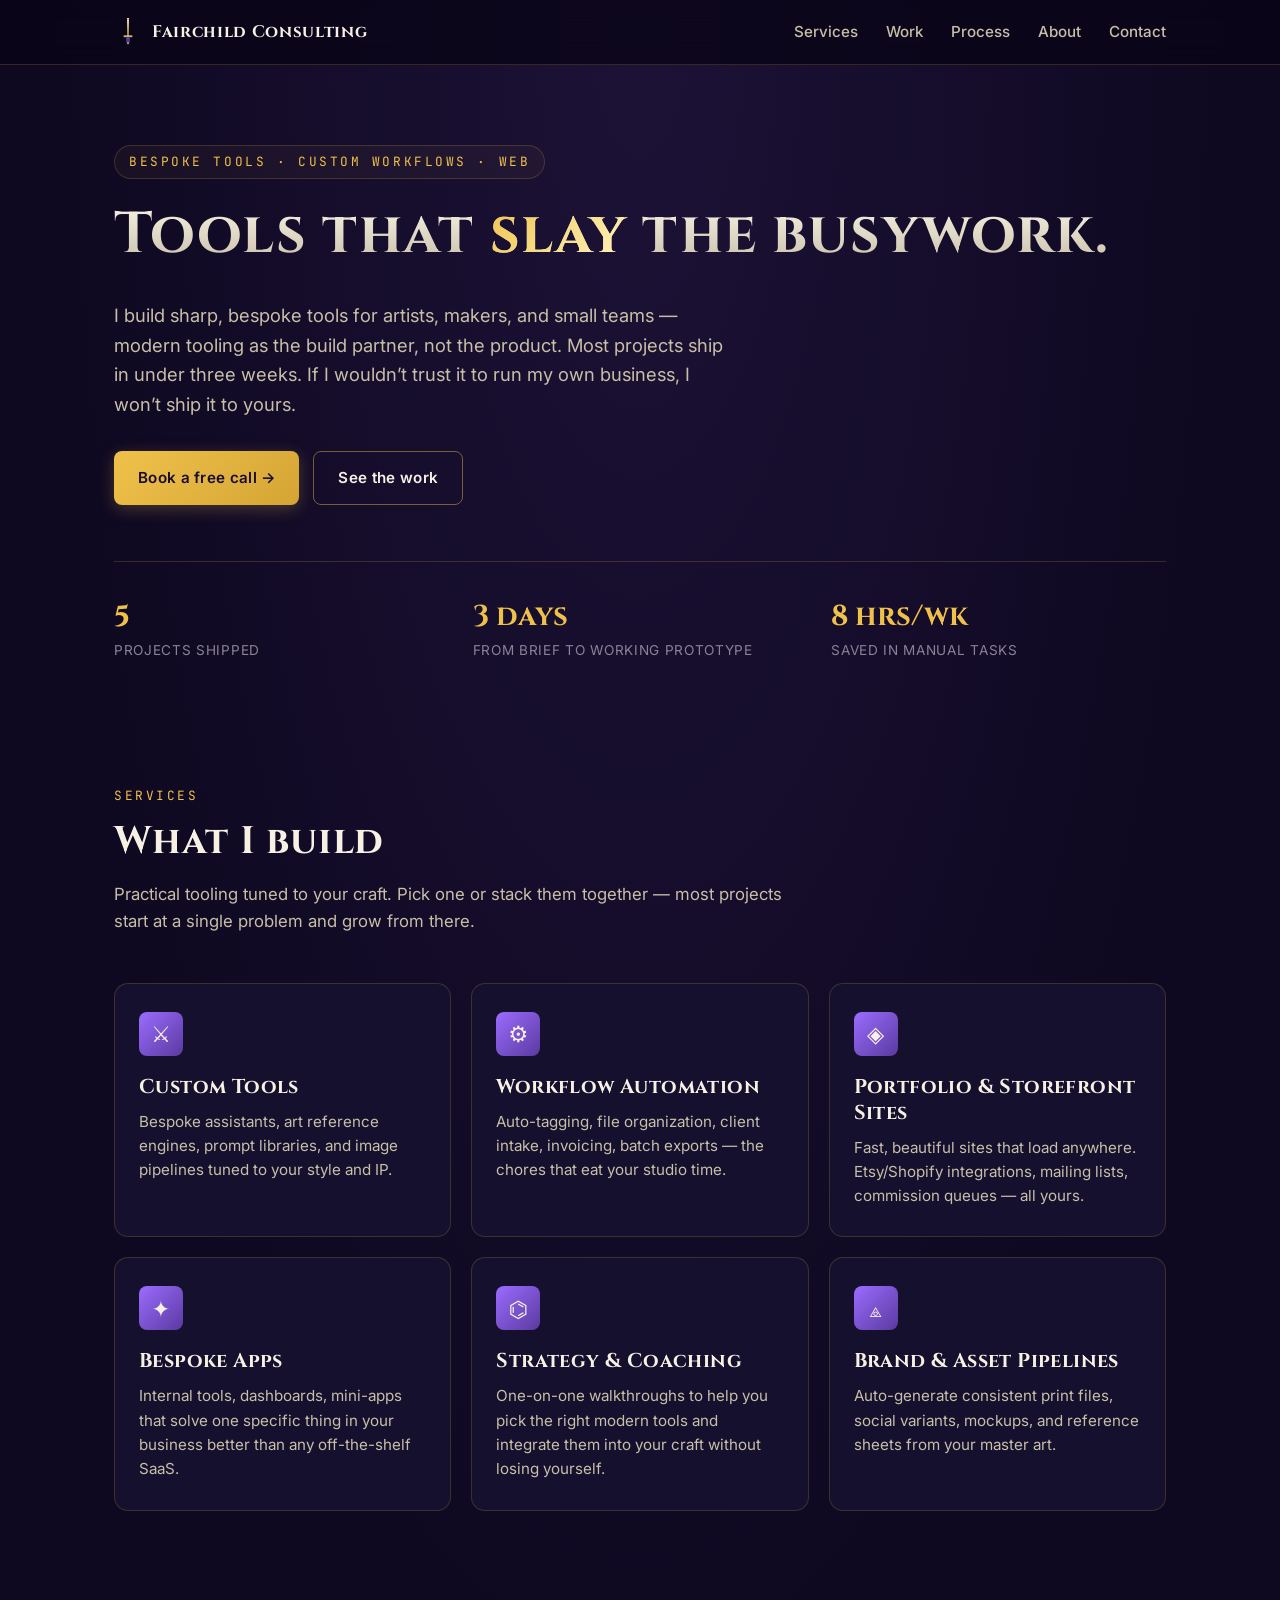
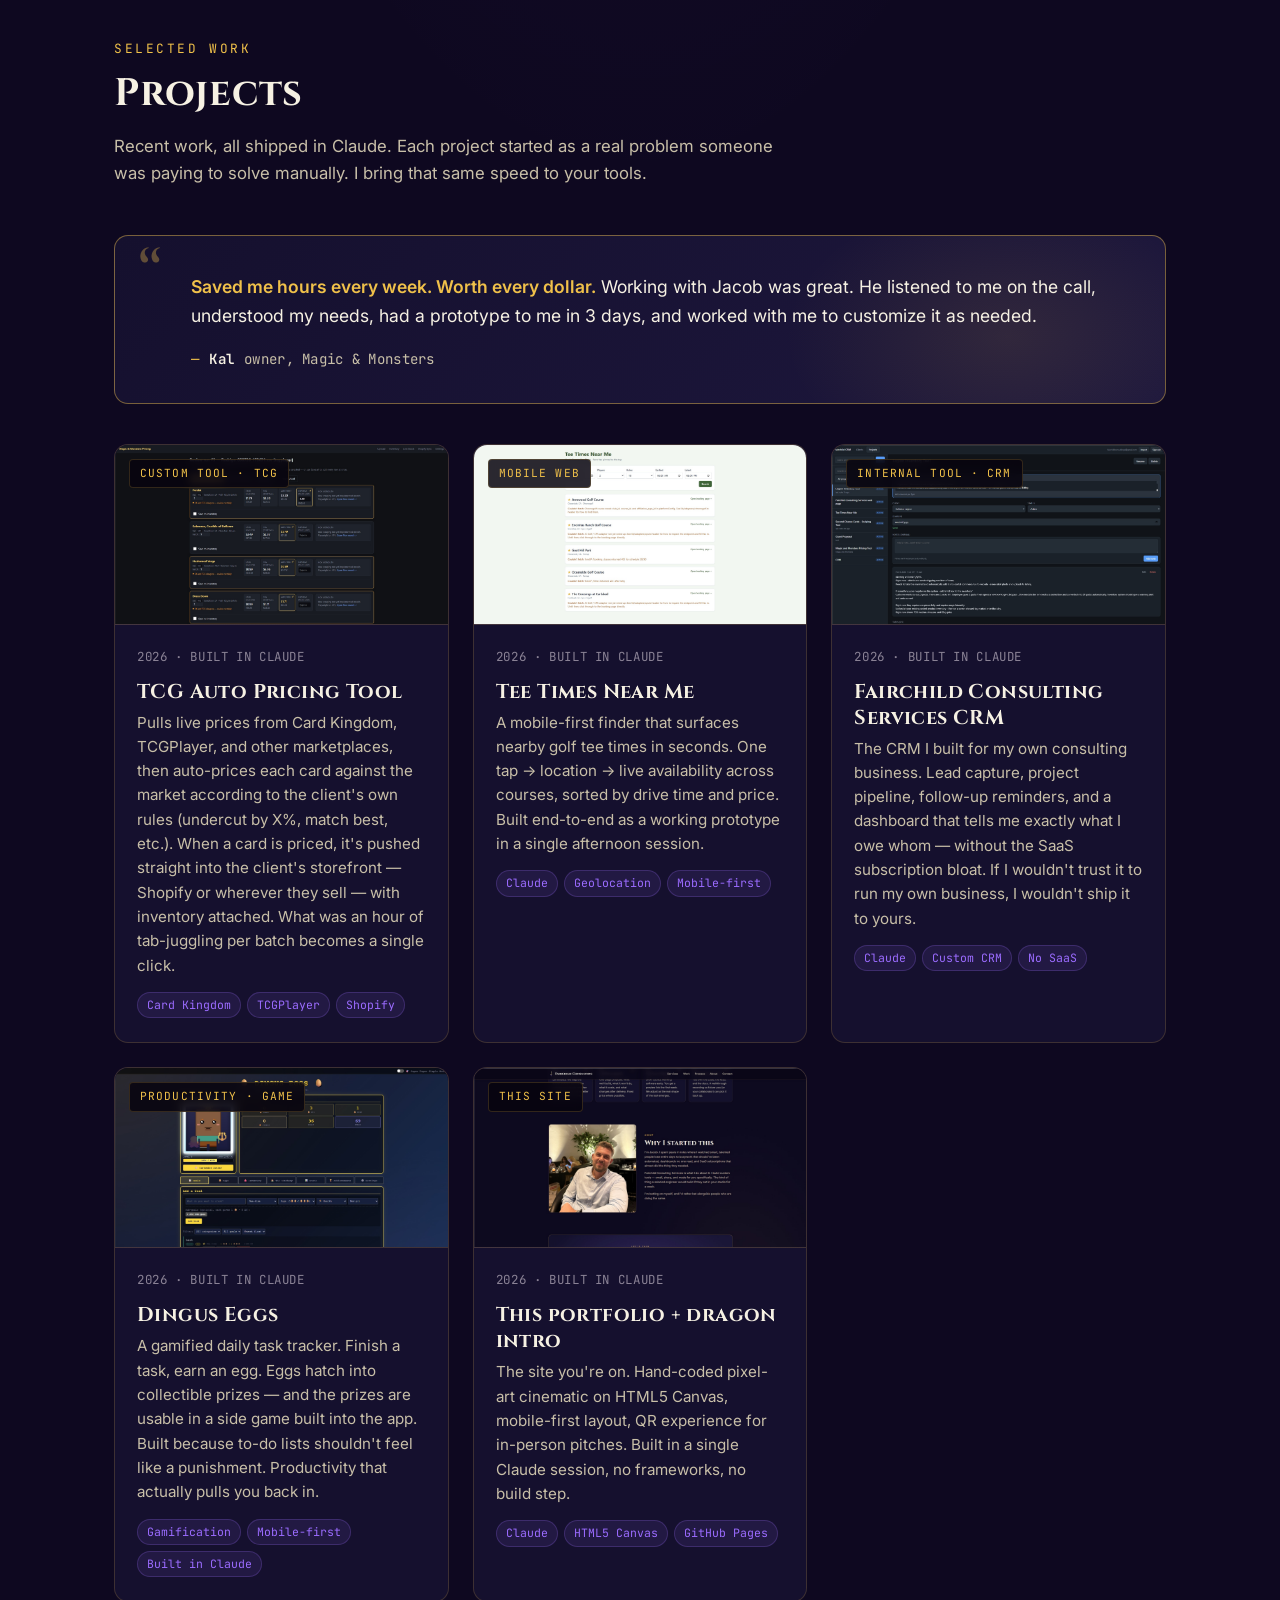
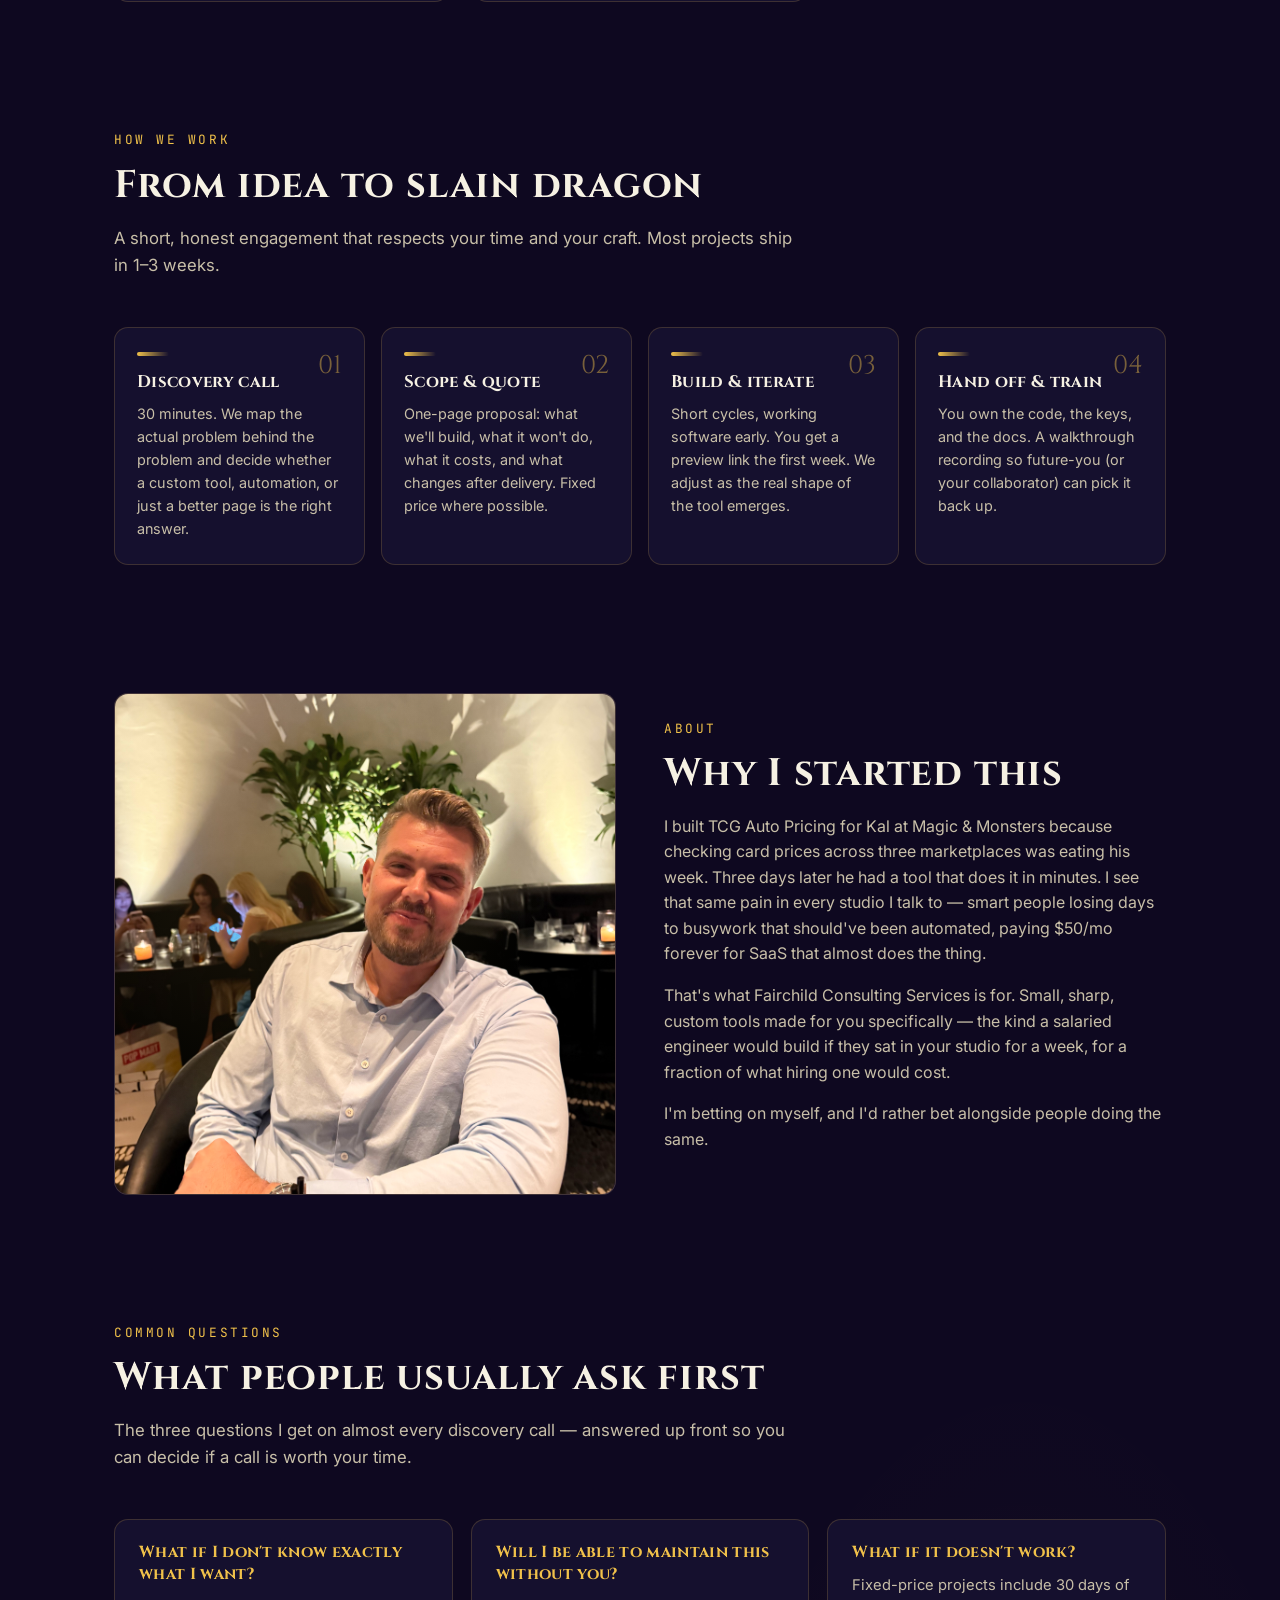
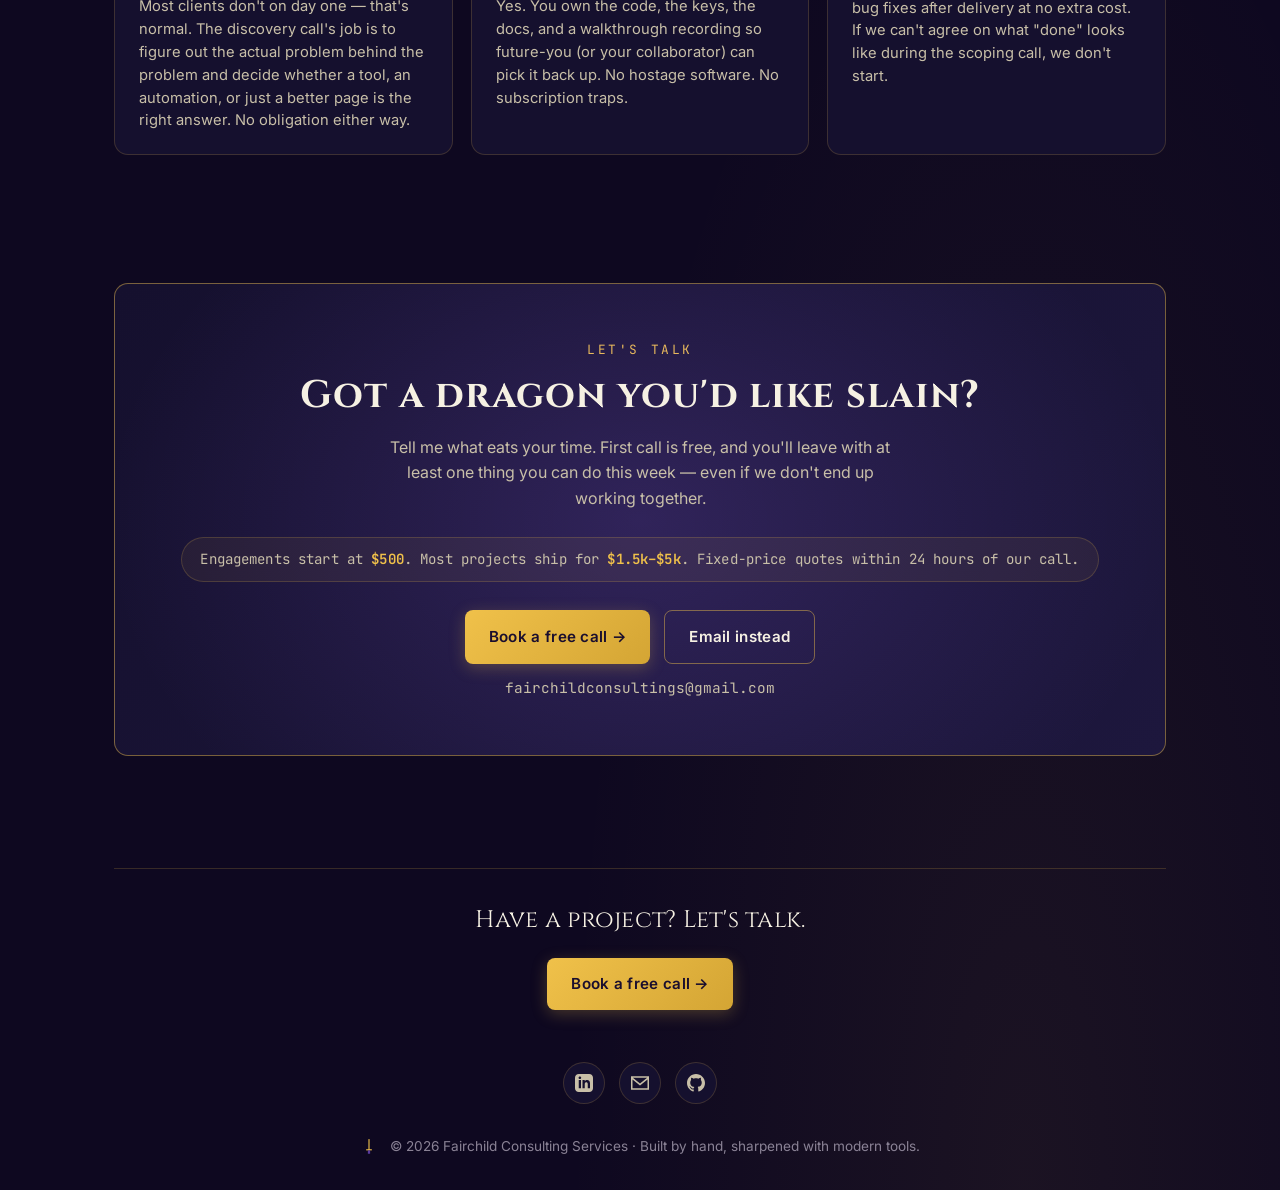
==== commit 588cdadb: "Rebrand site copy: AI -> bespoke/custom workflows" ====
--- a/index.html
+++ b/index.html
@@ -4,10 +4,10 @@
   <meta charset="utf-8" />
   <meta name="viewport" content="width=device-width,initial-scale=1,viewport-fit=cover" />
   <meta name="theme-color" content="#08040f" />
-  <title>Fairchild Consulting Services — Custom AI, Workflows & Web</title>
-  <meta name="description" content="Fairchild Consulting Services builds custom AI tools, workflow automations, and websites for artists, makers, and independents. Pitched to the human, powered by AI." />
+  <title>Fairchild Consulting Services — Bespoke Tools, Workflows & Web</title>
+  <meta name="description" content="Fairchild Consulting Services builds bespoke tools, custom workflow automations, and websites for artists, makers, and independents. Built for the way you actually work." />
   <meta property="og:title" content="Fairchild Consulting Services" />
-  <meta property="og:description" content="Custom AI, workflows, and web — built for the way you actually work." />
+  <meta property="og:description" content="Bespoke tools, custom workflows, and web — built for the way you actually work." />
   <meta property="og:type" content="website" />
   <link rel="stylesheet" href="css/styles.css" />
   <link rel="icon" type="image/svg+xml" href="assets/favicon.svg" />
@@ -48,14 +48,14 @@
   <!-- ==================== HERO ==================== -->
   <header id="top" class="hero">
     <div class="container">
-      <span class="hero-eyebrow fade-up">Custom AI · Workflows · Web</span>
+      <span class="hero-eyebrow fade-up">Bespoke Tools · Custom Workflows · Web</span>
       <h1 class="fade-up fade-up-d1">
         Tools that <span class="accent">slay</span> the busywork.
       </h1>
       <p class="hero-lede fade-up fade-up-d2">
-        I build sharp custom tools for artists, makers, and small teams &mdash; AI as the build
-        partner, not the product. Most projects ship in under three weeks. If I wouldn&rsquo;t trust
-        it to run my own business, I won&rsquo;t ship it to yours.
+        I build sharp, bespoke tools for artists, makers, and small teams &mdash; modern tooling
+        as the build partner, not the product. Most projects ship in under three weeks. If I
+        wouldn&rsquo;t trust it to run my own business, I won&rsquo;t ship it to yours.
       </p>
       <div class="hero-actions fade-up fade-up-d3">
         <a href="https://cal.com/fairchildconsulting/discovery-call" class="btn btn-primary" target="_blank" rel="noopener">Book a free call &rarr;</a>
@@ -92,8 +92,8 @@
       <div class="services">
         <article class="service-card">
           <div class="service-icon" aria-hidden="true">⚔︎</div>
-          <h3>Custom AI Tools</h3>
-          <p>Bespoke chat assistants, art reference engines, prompt libraries, and image-gen pipelines tuned to your style and IP.</p>
+          <h3>Custom Tools</h3>
+          <p>Bespoke assistants, art reference engines, prompt libraries, and image pipelines tuned to your style and IP.</p>
         </article>
 
         <article class="service-card">
@@ -116,8 +116,8 @@
 
         <article class="service-card">
           <div class="service-icon" aria-hidden="true">⌬</div>
-          <h3>AI Strategy & Coaching</h3>
-          <p>One-on-one walkthroughs to help you pick the right AI tools and integrate them into your craft without losing yourself.</p>
+          <h3>Strategy & Coaching</h3>
+          <p>One-on-one walkthroughs to help you pick the right modern tools and integrate them into your craft without losing yourself.</p>
         </article>
 
         <article class="service-card">
@@ -157,7 +157,7 @@
 
         <article class="project-card" data-edit="project-1">
           <div class="project-thumb">
-            <span class="project-tag">AI Tool · TCG</span>
+            <span class="project-tag">Custom Tool · TCG</span>
             <img class="project-thumb-screenshot" src="assets/screenshots/tcg-pricing.jpg" alt="TCG Auto Pricing Tool — comparing card prices across Card Kingdom, TCGPlayer, and other marketplaces" loading="lazy" />
             <svg class="project-thumb-pattern" viewBox="0 0 320 180" xmlns="http://www.w3.org/2000/svg" aria-hidden="true">
               <defs>
@@ -364,7 +364,7 @@
         <div class="process-step">
           <div class="runes"></div>
           <h3>Discovery call</h3>
-          <p>30 minutes. We map the actual problem behind the problem and decide whether AI, automation, or just a better page is the right answer.</p>
+          <p>30 minutes. We map the actual problem behind the problem and decide whether a custom tool, automation, or just a better page is the right answer.</p>
         </div>
         <div class="process-step">
           <div class="runes"></div>
@@ -515,7 +515,7 @@
           <rect x="11" y="20" width="10" height="2" fill="#f0c14a"/>
           <rect x="14" y="22" width="4" height="6" fill="#5a3aa0"/>
         </svg>
-        &copy; <span id="year"></span> Fairchild Consulting Services &middot; Built by hand, sharpened by AI.
+        &copy; <span id="year"></span> Fairchild Consulting Services &middot; Built by hand, sharpened with modern tools.
       </div>
     </div>
   </footer>
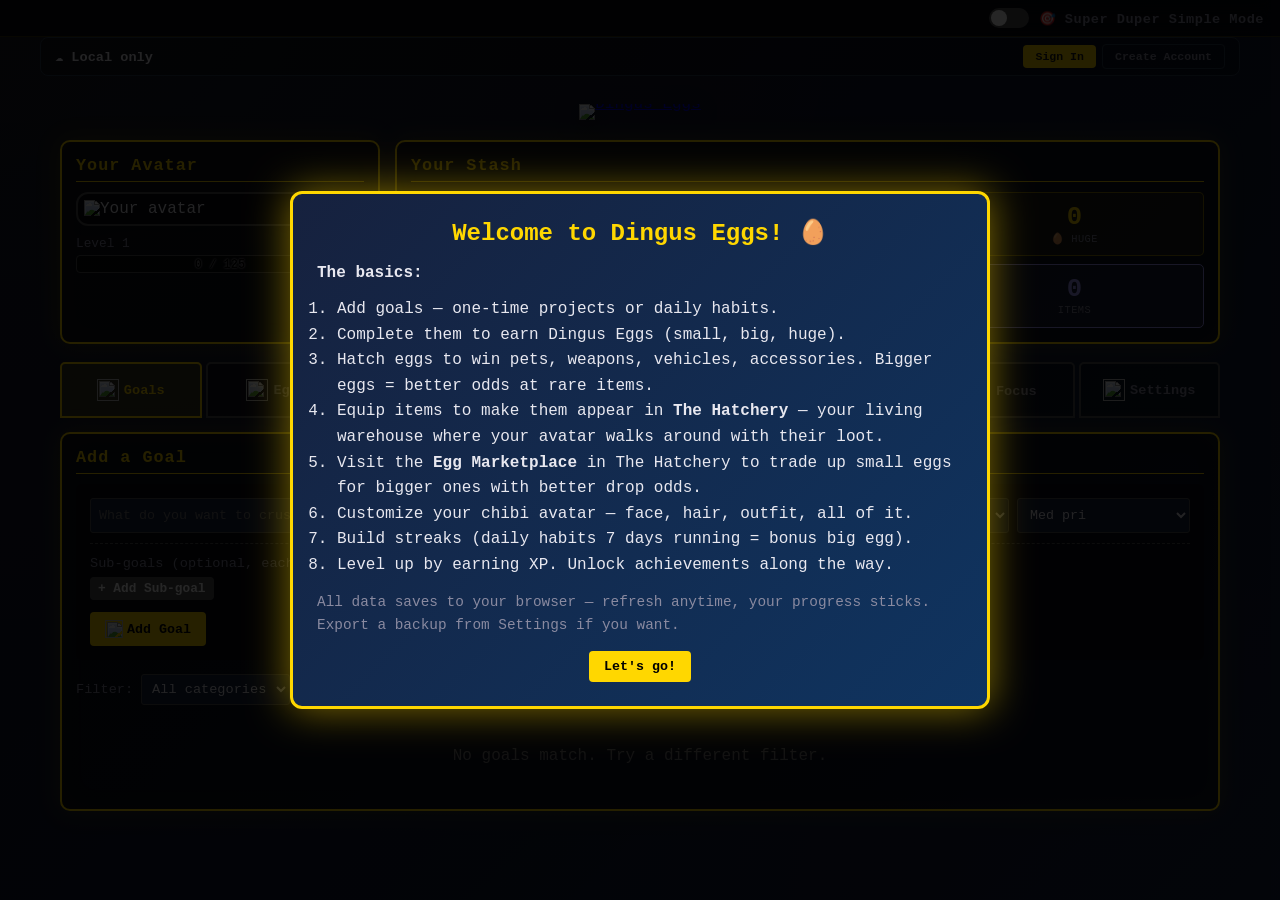
==== commit 3de8808a: "v9.1-ios-home-icon" ====
--- a/index.html
+++ b/index.html
@@ -1,573 +1,7120 @@
-<!doctype html>
+<!DOCTYPE html>
 <html lang="en">
 <head>
-  <meta charset="utf-8" />
-  <meta name="viewport" content="width=device-width,initial-scale=1,viewport-fit=cover" />
-  <meta name="theme-color" content="#08040f" />
-  <title>Fairchild Consulting Services — Bespoke Tools, Workflows & Web</title>
-  <meta name="description" content="Fairchild Consulting Services builds bespoke tools, custom workflow automations, and websites for artists, makers, and independents. Built for the way you actually work." />
-  <meta property="og:title" content="Fairchild Consulting Services" />
-  <meta property="og:description" content="Bespoke tools, custom workflows, and web — built for the way you actually work." />
-  <meta property="og:type" content="website" />
-  <link rel="stylesheet" href="css/styles.css" />
-  <link rel="icon" type="image/svg+xml" href="assets/favicon.svg" />
+<meta charset="UTF-8">
+<meta name="viewport" content="width=device-width, initial-scale=1.0">
+<title>Dingus Eggs - Goal Tracker</title>
+<!-- iOS home-screen icon (used when you "Add to Home Screen" from Safari) -->
+<link rel="apple-touch-icon" sizes="180x180" href="assets/app-icon.png">
+<link rel="icon" type="image/png" href="assets/app-icon.png">
+<meta name="apple-mobile-web-app-title" content="Dingus Eggs">
+<meta name="apple-mobile-web-app-capable" content="yes">
+<meta name="apple-mobile-web-app-status-bar-style" content="black-translucent">
+<meta name="theme-color" content="#1a1a2e">
+<link rel="preconnect" href="https://fonts.googleapis.com">
+<link rel="preconnect" href="https://fonts.gstatic.com" crossorigin>
+<link href="https://fonts.googleapis.com/css2?family=Caveat:wght@500;700&family=Kalam:wght@400;700&display=swap" rel="stylesheet">
+<script src="https://cdn.jsdelivr.net/npm/@supabase/supabase-js@2/dist/umd/supabase.min.js"></script>
+<style>
+  * { box-sizing: border-box; margin: 0; padding: 0; }
+  :root {
+    --gold: #ffd700;
+    --gold-soft: #ffed4e;
+    --bg-1: #1a1a2e;
+    --bg-2: #16213e;
+    --bg-3: #0f3460;
+    --panel: rgba(0,0,0,0.42);
+    --panel-soft: rgba(0,0,0,0.28);
+    --border: #2c3e50;
+    --text: #e8e8f0;
+    --text-dim: #8a8aa0;
+    --green: #00b894;
+    --red: #d63031;
+    --blue: #0984e3;
+    --purple: #a29bfe;
+    --orange: #fdcb6e;
+    --pink: #e84393;
+  }
+  body {
+    font-family: 'Courier New', monospace;
+    /* Layered: dark overlay → main background image → procedural gradient fallback */
+    background:
+      linear-gradient(rgba(15, 18, 35, 0.55), rgba(15, 18, 35, 0.55)),
+      url('assets/mainbackground.png') center center / cover no-repeat fixed,
+      radial-gradient(ellipse at top left, rgba(255,215,0,0.08), transparent 50%),
+      radial-gradient(ellipse at bottom right, rgba(232,67,147,0.08), transparent 50%),
+      linear-gradient(135deg, var(--bg-1) 0%, var(--bg-2) 50%, var(--bg-3) 100%);
+    background-attachment: fixed, fixed, fixed, fixed, fixed;
+    color: var(--text);
+    min-height: 100vh;
+    image-rendering: pixelated;
+    image-rendering: crisp-edges;
+    overflow-x: hidden;
+  }
+  .app { max-width: 1200px; margin: 0 auto; padding: 20px; }
+  h1 {
+    text-align: center;
+    font-size: 2.6em;
+    margin-bottom: 4px;
+    text-shadow: 3px 3px 0 #000, -1px -1px 0 var(--gold);
+    color: var(--gold);
+    letter-spacing: 3px;
+  }
+  .tagline { text-align: center; color: var(--text-dim); margin-bottom: 20px; font-size: 0.9em; }
+  .top-bar {
+    display: grid;
+    grid-template-columns: 320px 1fr;
+    gap: 15px;
+    margin-bottom: 18px;
+  }
+  .panel {
+    background: var(--panel);
+    border: 2px solid var(--gold);
+    border-radius: 10px;
+    padding: 14px;
+    box-shadow: 0 0 24px rgba(255,215,0,0.18), inset 0 0 30px rgba(255,215,0,0.04);
+  }
+  .panel h2 {
+    color: var(--gold);
+    font-size: 1.05em;
+    margin-bottom: 10px;
+    border-bottom: 1px solid var(--gold);
+    padding-bottom: 6px;
+    letter-spacing: 1px;
+  }
+  /* Avatar */
+  .avatar-display { display: flex; flex-direction: column; align-items: center; gap: 10px; }
+  #avatarCanvas {
+    background: linear-gradient(180deg, #2a2a4e 0%, #1a1a3e 100%);
+    image-rendering: pixelated;
+    width: 256px;
+    height: 256px;
+    box-shadow: inset 0 0 20px rgba(0,0,0,0.6);
+    display: block;
+    border-radius: 4px;
+  }
+  /* Avatar frame wrapper — themed by equipped frame */
+  .avatar-frame {
+    padding: 6px;
+    border: 2px solid #555;
+    border-radius: 8px;
+    background: rgba(0,0,0,0.3);
+    transition: all 0.3s;
+    position: relative;
+  }
+  .avatar-frame.frame-wood {
+    padding: 10px;
+    border: 4px solid #5d3a1a;
+    background: linear-gradient(135deg, #8b5a3c 25%, #5d3a1a 100%);
+    box-shadow: 0 0 0 1px #3a2410, inset 0 0 8px rgba(0,0,0,0.5);
+  }
+  .avatar-frame.frame-iron {
+    padding: 10px;
+    border: 4px solid #555;
+    background: linear-gradient(135deg, #888 25%, #555 100%);
+    box-shadow: 0 0 0 1px #222, inset 0 0 8px rgba(0,0,0,0.5);
+  }
+  .avatar-frame.frame-bronze {
+    padding: 10px;
+    border: 4px solid #8b5a2b;
+    background: linear-gradient(135deg, #cd7f32 25%, #8b5a2b 100%);
+    box-shadow: 0 0 6px #cd7f32, inset 0 0 8px rgba(0,0,0,0.4);
+  }
+  .avatar-frame.frame-silver {
+    padding: 10px;
+    border: 4px solid #c0c0c0;
+    background: linear-gradient(135deg, #e6e6e6 25%, #a8a8a8 100%);
+    box-shadow: 0 0 8px #fff, inset 0 0 8px rgba(0,0,0,0.3);
+  }
+  .avatar-frame.frame-gold {
+    padding: 10px;
+    border: 4px solid var(--gold);
+    background: linear-gradient(135deg, var(--gold) 25%, #c9a000 100%);
+    box-shadow: 0 0 14px var(--gold), inset 0 0 8px rgba(255,255,255,0.3);
+  }
+  .avatar-frame.frame-crystal {
+    padding: 10px;
+    border: 4px solid #00d4ff;
+    background: linear-gradient(135deg, #aef0ff 25%, #00d4ff 100%);
+    box-shadow: 0 0 16px #00d4ff, inset 0 0 8px rgba(255,255,255,0.4);
+  }
+  .avatar-frame.frame-dragon {
+    padding: 10px;
+    border: 4px solid #c0392b;
+    background: linear-gradient(135deg, #c0392b 25%, #2c0a0a 100%);
+    box-shadow: 0 0 16px #c0392b, inset 0 0 10px rgba(0,0,0,0.6);
+  }
+  .avatar-frame.frame-cosmic {
+    padding: 10px;
+    border: 4px solid var(--purple);
+    background: linear-gradient(135deg, #6c5ce7, #2d1b4e);
+    box-shadow: 0 0 18px var(--purple), inset 0 0 10px rgba(0,0,0,0.5);
+    animation: cosmicShift 4s infinite alternate;
+  }
+  @keyframes cosmicShift {
+    0% { box-shadow: 0 0 18px var(--purple), inset 0 0 10px rgba(0,0,0,0.5); }
+    50% { box-shadow: 0 0 24px #ff00ff, inset 0 0 10px rgba(0,0,0,0.5); }
+    100% { box-shadow: 0 0 18px #00ffff, inset 0 0 10px rgba(0,0,0,0.5); }
+  }
+  .avatar-frame.frame-phoenix {
+    padding: 10px;
+    border: 4px solid #ff6b1a;
+    background: linear-gradient(135deg, #ffd700, #ff6b1a, #c0392b);
+    box-shadow: 0 0 22px #ff6b1a, inset 0 0 10px rgba(255,255,255,0.3);
+    animation: phoenixGlow 1.6s infinite alternate;
+  }
+  @keyframes phoenixGlow {
+    from { box-shadow: 0 0 18px #ff6b1a, inset 0 0 10px rgba(255,255,255,0.3); }
+    to { box-shadow: 0 0 28px #ffd700, inset 0 0 12px rgba(255,255,255,0.5); }
+  }
+  .avatar-frame.frame-diamond {
+    padding: 10px;
+    border: 4px solid #fff;
+    background: linear-gradient(135deg, #fff 0%, #b9f2ff 50%, #fff 100%);
+    box-shadow: 0 0 20px #fff, 0 0 30px #b9f2ff, inset 0 0 12px rgba(255,255,255,0.6);
+  }
+  .avatar-frame.frame-infinity {
+    padding: 10px;
+    border: 4px solid transparent;
+    background: linear-gradient(45deg, #ff0080, #ff8c00, #ffd700, #00ff80, #00ffff, #8a2be2, #ff0080) border-box;
+    background-size: 400% 400%;
+    box-shadow: 0 0 28px rgba(255,255,255,0.5), inset 0 0 12px rgba(0,0,0,0.4);
+    animation: infinityShift 3s infinite linear;
+  }
+  @keyframes infinityShift {
+    0% { background-position: 0% 50%; }
+    100% { background-position: 400% 50%; }
+  }
+  .avatar-frame.frame-time {
+    padding: 10px;
+    border: 4px solid #2c3e50;
+    background:
+      conic-gradient(from 0deg, #ffd700 0deg 30deg, #2c3e50 30deg 60deg, #ffd700 60deg 90deg, #2c3e50 90deg 120deg, #ffd700 120deg 150deg, #2c3e50 150deg 180deg, #ffd700 180deg 210deg, #2c3e50 210deg 240deg, #ffd700 240deg 270deg, #2c3e50 270deg 300deg, #ffd700 300deg 330deg, #2c3e50 330deg 360deg);
+    box-shadow: 0 0 24px var(--gold), inset 0 0 10px rgba(0,0,0,0.5);
+    animation: timeRotate 12s infinite linear;
+  }
+  @keyframes timeRotate {
+    from { filter: hue-rotate(0deg); }
+    to { filter: hue-rotate(360deg); }
+  }
+  .level-bar {
+    width: 100%;
+    background: rgba(0,0,0,0.5);
+    border: 1px solid #555;
+    border-radius: 4px;
+    height: 18px;
+    overflow: hidden;
+    position: relative;
+    margin-top: 4px;
+  }
+  .level-bar-fill {
+    height: 100%;
+    background: linear-gradient(90deg, var(--gold), var(--gold-soft));
+    transition: width 0.5s ease;
+  }
+  .level-bar-text {
+    position: absolute;
+    inset: 0;
+    text-align: center;
+    font-size: 0.75em;
+    line-height: 18px;
+    color: #000;
+    font-weight: bold;
+    text-shadow: 0 0 2px #fff;
+  }
+  .avatar-customize-btn {
+    width: 100%;
+    margin-top: 6px;
+  }
+  /* Stats panel */
+  .stats {
+    display: grid;
+    grid-template-columns: repeat(3, 1fr);
+    gap: 8px;
+  }
+  .stat-box {
+    background: rgba(255,215,0,0.08);
+    border: 1px solid rgba(255,215,0,0.5);
+    padding: 10px 6px;
+    border-radius: 5px;
+    text-align: center;
+  }
+  .stat-box .num { font-size: 1.6em; color: var(--gold); font-weight: bold; }
+  .stat-box .label { font-size: 0.65em; color: var(--text-dim); text-transform: uppercase; letter-spacing: 0.5px; }
+  .stat-box.streak { background: rgba(253,203,110,0.1); border-color: var(--orange); }
+  .stat-box.streak .num { color: var(--orange); }
+  .stat-box.level { background: rgba(162,155,254,0.1); border-color: var(--purple); }
+  .stat-box.level .num { color: var(--purple); }
+  /* Tabs */
+  .tabs { display: flex; gap: 4px; margin-bottom: 14px; flex-wrap: wrap; }
+  .tab {
+    flex: 1;
+    min-width: 90px;
+    padding: 10px 8px;
+    background: rgba(0,0,0,0.3);
+    border: 2px solid #555;
+    color: var(--text-dim);
+    cursor: pointer;
+    border-radius: 5px 5px 0 0;
+    text-align: center;
+    font-family: inherit;
+    font-size: 0.85em;
+    transition: all 0.18s;
+  }
+  .tab:hover { color: #fff; border-color: #888; }
+  .tab.active { background: rgba(255,215,0,0.15); border-color: var(--gold); color: var(--gold); }
+  .tab-content { display: none; animation: fadeIn 0.25s; }
+  .tab-content.active { display: block; }
+  @keyframes fadeIn { from { opacity: 0; transform: translateY(4px); } to { opacity: 1; transform: translateY(0); } }
+  /* Goals */
+  .add-goal-form {
+    background: rgba(0,0,0,0.3);
+    padding: 14px;
+    border-radius: 6px;
+    margin-bottom: 14px;
+  }
+  .form-row {
+    display: grid;
+    grid-template-columns: 2fr 1fr 1fr 1fr 1fr;
+    gap: 8px;
+    margin-bottom: 8px;
+  }
+  .form-row input, .form-row select, .form-row textarea {
+    padding: 8px;
+    background: var(--bg-2);
+    color: var(--text);
+    border: 1px solid #555;
+    border-radius: 3px;
+    font-family: inherit;
+  }
+  .subgoals-section { margin-top: 10px; padding-top: 10px; border-top: 1px dashed #555; }
+  .subgoal-row { display: grid; grid-template-columns: 1fr auto; gap: 8px; margin-bottom: 6px; }
+  .subgoal-row input {
+    padding: 6px;
+    background: var(--bg-2);
+    color: var(--text);
+    border: 1px solid #555;
+    border-radius: 3px;
+    font-family: inherit;
+    font-size: 0.85em;
+  }
+  button {
+    background: var(--gold);
+    color: #000;
+    border: none;
+    padding: 8px 15px;
+    border-radius: 4px;
+    cursor: pointer;
+    font-family: inherit;
+    font-weight: bold;
+    transition: all 0.18s;
+  }
+  button:hover { background: var(--gold-soft); transform: translateY(-1px); }
+  button:active { transform: translateY(0); }
+  button.small { padding: 4px 8px; font-size: 0.8em; }
+  button.tiny { padding: 2px 6px; font-size: 0.75em; }
+  button.danger { background: var(--red); color: #fff; }
+  button.secondary { background: #555; color: #fff; }
+  button.success { background: var(--green); color: #fff; }
+  /* Goal list */
+  .goal-card {
+    background: rgba(0,0,0,0.4);
+    border-left: 4px solid var(--gold);
+    padding: 12px;
+    margin-bottom: 10px;
+    border-radius: 0 5px 5px 0;
+    transition: all 0.2s;
+  }
+  .goal-card:hover { background: rgba(0,0,0,0.55); }
+  .goal-card.done { opacity: 0.55; border-left-color: var(--green); }
+  .goal-card.priority-high { border-left-color: var(--red); }
+  .goal-card.priority-low { border-left-color: #888; }
+  .goal-header { display: flex; justify-content: space-between; align-items: flex-start; margin-bottom: 8px; flex-wrap: wrap; gap: 8px; }
+  .goal-title { font-size: 1.05em; font-weight: bold; }
+  .goal-meta { font-size: 0.75em; color: var(--text-dim); margin-top: 2px; }
+  .goal-tag {
+    display: inline-block;
+    padding: 1px 6px;
+    border-radius: 8px;
+    font-size: 0.7em;
+    margin-right: 4px;
+    background: rgba(255,255,255,0.08);
+    border: 1px solid #555;
+  }
+  .goal-tag.cat-Health { background: rgba(0,184,148,0.2); border-color: var(--green); color: var(--green); }
+  .goal-tag.cat-Work { background: rgba(9,132,227,0.2); border-color: var(--blue); color: var(--blue); }
+  .goal-tag.cat-Learning { background: rgba(162,155,254,0.2); border-color: var(--purple); color: var(--purple); }
+  .goal-tag.cat-Creative { background: rgba(232,67,147,0.2); border-color: var(--pink); color: var(--pink); }
+  .goal-tag.cat-Social { background: rgba(253,203,110,0.2); border-color: var(--orange); color: var(--orange); }
+  .goal-tag.cat-Other { background: rgba(149,165,166,0.2); border-color: #95a5a6; color: #95a5a6; }
+  .goal-tag.pri-High { background: rgba(214,48,49,0.2); border-color: var(--red); color: var(--red); }
+  .goal-tag.pri-Med { background: rgba(255,215,0,0.15); border-color: var(--gold); color: var(--gold); }
+  .goal-tag.pri-Low { background: rgba(136,136,136,0.15); border-color: #888; color: #aaa; }
+  .goal-reward { color: var(--gold); font-size: 0.85em; }
+  .progress-bar { background: var(--bg-2); height: 8px; border-radius: 4px; overflow: hidden; margin: 8px 0; }
+  .progress-fill { background: linear-gradient(90deg, var(--gold), var(--gold-soft)); height: 100%; transition: width 0.4s; }
+  .subgoal-list { margin: 8px 0 0 15px; padding-left: 10px; border-left: 2px dotted #555; }
+  .subgoal-item { display: flex; align-items: center; gap: 8px; padding: 4px 0; font-size: 0.85em; }
+  .subgoal-item.done { text-decoration: line-through; opacity: 0.5; }
+  .subgoal-item input[type="checkbox"] { cursor: pointer; width: 16px; height: 16px; }
+  .goal-actions { display: flex; gap: 5px; margin-top: 8px; flex-wrap: wrap; }
+  .goal-filters {
+    display: flex;
+    gap: 8px;
+    margin-bottom: 12px;
+    align-items: center;
+    flex-wrap: wrap;
+  }
+  .goal-filters select, .goal-filters input {
+    padding: 6px;
+    background: var(--bg-2);
+    color: var(--text);
+    border: 1px solid #555;
+    border-radius: 3px;
+    font-family: inherit;
+    font-size: 0.85em;
+  }
+  /* Pixel art eggs */
+  .egg-svg {
+    display: block;
+    margin: 0 auto 4px;
+    image-rendering: pixelated;
+    image-rendering: crisp-edges;
+  }
+  .egg-svg.small { width: 36px; height: 46px; }
+  .egg-svg.big { width: 52px; height: 70px; filter: drop-shadow(0 2px 4px rgba(0,0,0,0.5)); }
+  .egg-svg.huge { width: 70px; height: 96px; filter: drop-shadow(0 0 12px var(--gold)); }
+  .egg-svg.modal-egg { width: 110px; height: 150px; }
+  /* Site logo (replaces text H1 at the top of the app) */
+  .site-logo-link { display: block; text-align: center; line-height: 0; margin-bottom: 4px; }
+  .site-logo { max-width: min(560px, 70vw); height: auto; filter: drop-shadow(0 4px 12px rgba(0,0,0,0.45)); }
+  /* Real egg PNGs in the Egg Collection */
+  .egg-img { display: block; margin: 0 auto; object-fit: contain; }
+  .egg-img.small { width: 64px; height: 64px; }
+  .egg-img.big   { width: 84px; height: 84px; filter: drop-shadow(0 3px 6px rgba(0,0,0,0.4)); }
+  .egg-img.huge  { width: 104px; height: 104px; filter: drop-shadow(0 0 14px var(--gold)); }
+  .accessory-svg {
+    display: block;
+    margin: 0 auto 6px;
+    image-rendering: pixelated;
+    image-rendering: crisp-edges;
+    width: 56px;
+    height: 56px;
+  }
+  .accessory-svg.modal-large { width: 110px; height: 110px; }
+  /* Eggs */
+  .egg-grid {
+    display: grid;
+    grid-template-columns: repeat(auto-fill, minmax(110px, 1fr));
+    gap: 10px;
+  }
+  .egg-card {
+    background: rgba(0,0,0,0.3);
+    border: 2px solid #555;
+    border-radius: 8px;
+    padding: 10px;
+    text-align: center;
+    cursor: pointer;
+    transition: all 0.2s;
+    position: relative;
+  }
+  .egg-card:hover { transform: translateY(-3px) rotate(-3deg); border-color: var(--gold); }
+  .egg-emoji { font-size: 3em; display: block; }
+  .egg-card.small .egg-emoji { font-size: 2.2em; }
+  .egg-card.huge .egg-emoji { font-size: 4em; filter: drop-shadow(0 0 10px var(--gold)); }
+  .egg-card.huge { border-color: var(--gold); box-shadow: 0 0 14px rgba(255,215,0,0.4); }
+  .egg-card.big { border-color: #aaa; }
+  .egg-label { font-size: 0.75em; color: var(--text-dim); margin-top: 5px; }
+  /* Inventory */
+  .inv-grid { display: grid; grid-template-columns: repeat(auto-fill, minmax(140px, 1fr)); gap: 10px; }
+  .item-card {
+    background: rgba(0,0,0,0.3);
+    border: 2px solid #555;
+    border-radius: 8px;
+    padding: 10px;
+    text-align: center;
+    position: relative;
+    cursor: pointer;
+    transition: all 0.2s;
+  }
+  .item-card:hover { transform: translateY(-2px); }
+  .item-card.common { border-color: #95a5a6; }
+  .item-card.uncommon { border-color: var(--green); }
+  .item-card.rare { border-color: var(--blue); }
+  .item-card.epic { border-color: var(--purple); }
+  .item-card.legendary { border-color: var(--orange); box-shadow: 0 0 12px var(--orange); }
+  .item-card.mythic { border-color: var(--pink); box-shadow: 0 0 18px var(--pink); animation: pulse 2s infinite; }
+  @keyframes pulse {
+    0%, 100% { box-shadow: 0 0 18px var(--pink); }
+    50% { box-shadow: 0 0 30px var(--pink), 0 0 5px #fff; }
+  }
+  .item-card.equipped::after {
+    content: '✓';
+    position: absolute;
+    top: 4px;
+    right: 6px;
+    background: var(--green);
+    color: #fff;
+    width: 18px;
+    height: 18px;
+    border-radius: 50%;
+    line-height: 18px;
+    font-size: 0.75em;
+    font-weight: bold;
+  }
+  .item-emoji { font-size: 2.5em; }
+  .item-name { font-size: 0.85em; margin-top: 5px; font-weight: bold; }
+  .item-rarity { font-size: 0.7em; text-transform: uppercase; letter-spacing: 1px; }
+  .item-rarity.common { color: #95a5a6; }
+  .item-rarity.uncommon { color: var(--green); }
+  .item-rarity.rare { color: var(--blue); }
+  .item-rarity.epic { color: var(--purple); }
+  .item-rarity.legendary { color: var(--orange); }
+  .item-rarity.mythic { color: var(--pink); }
+  .inv-tabs { display: flex; gap: 6px; margin-bottom: 12px; flex-wrap: wrap; }
+  .inv-tab {
+    padding: 6px 10px;
+    background: rgba(0,0,0,0.3);
+    border: 1px solid #555;
+    color: var(--text-dim);
+    cursor: pointer;
+    border-radius: 4px;
+    font-family: inherit;
+    font-size: 0.8em;
+  }
+  .inv-tab.active { background: rgba(255,215,0,0.15); border-color: var(--gold); color: var(--gold); }
+  /* Warehouse */
+  #warehouseCanvas {
+    width: 100%;
+    max-width: 100%;
+    border: 2px solid var(--gold);
+    border-radius: 6px;
+    image-rendering: pixelated;
+    background: #1a1a2e;
+    display: block;
+    margin: 0 auto;
+    cursor: crosshair;
+  }
+  .warehouse-controls {
+    display: flex;
+    justify-content: space-between;
+    align-items: center;
+    margin-top: 10px;
+    flex-wrap: wrap;
+    gap: 10px;
+    color: var(--text-dim);
+    font-size: 0.85em;
+  }
+  .warehouse-info { padding: 10px; background: rgba(0,0,0,0.3); border-radius: 4px; margin-bottom: 10px; font-size: 0.9em; }
+  /* Stats tab */
+  .stats-grid {
+    display: grid;
+    grid-template-columns: 1fr 1fr;
+    gap: 14px;
+  }
+  @media (max-width: 800px) { .stats-grid { grid-template-columns: 1fr; } }
+  .heatmap {
+    display: grid;
+    grid-template-columns: repeat(15, 1fr);
+    gap: 3px;
+    margin-top: 8px;
+  }
+  .heat-cell {
+    aspect-ratio: 1;
+    background: rgba(255,255,255,0.05);
+    border-radius: 2px;
+    position: relative;
+  }
+  .heat-cell.lvl-1 { background: rgba(255,215,0,0.25); }
+  .heat-cell.lvl-2 { background: rgba(255,215,0,0.5); }
+  .heat-cell.lvl-3 { background: rgba(255,215,0,0.75); }
+  .heat-cell.lvl-4 { background: var(--gold); box-shadow: 0 0 4px var(--gold); }
+  .breakdown-row {
+    display: flex;
+    justify-content: space-between;
+    align-items: center;
+    padding: 6px 0;
+    border-bottom: 1px dotted #444;
+    font-size: 0.9em;
+  }
+  .breakdown-row:last-child { border-bottom: none; }
+  .breakdown-bar {
+    flex: 1;
+    height: 6px;
+    background: var(--bg-2);
+    border-radius: 3px;
+    overflow: hidden;
+    margin: 0 12px;
+  }
+  .breakdown-bar-fill { height: 100%; background: var(--gold); }
+  /* Achievements */
+  .achievements-grid {
+    display: grid;
+    grid-template-columns: repeat(auto-fill, minmax(180px, 1fr));
+    gap: 10px;
+  }
+  .achievement {
+    background: rgba(0,0,0,0.3);
+    border: 1px solid #555;
+    padding: 10px;
+    border-radius: 6px;
+    display: flex;
+    align-items: center;
+    gap: 10px;
+    opacity: 0.5;
+  }
+  .achievement.unlocked { opacity: 1; border-color: var(--gold); background: rgba(255,215,0,0.08); }
+  .achievement-icon { font-size: 2em; }
+  .achievement-info { flex: 1; }
+  .achievement-name { font-size: 0.9em; font-weight: bold; }
+  .achievement-desc { font-size: 0.75em; color: var(--text-dim); }
+  /* Modal */
+  .modal-overlay {
+    position: fixed;
+    inset: 0;
+    background: rgba(0,0,0,0.85);
+    display: none;
+    align-items: center;
+    justify-content: center;
+    z-index: 100;
+    padding: 20px;
+  }
+  .modal-overlay.show { display: flex; }
+  .modal {
+    background: linear-gradient(135deg, var(--bg-2), var(--bg-3));
+    border: 3px solid var(--gold);
+    border-radius: 12px;
+    padding: 24px;
+    text-align: center;
+    max-width: 500px;
+    width: 100%;
+    max-height: 90vh;
+    overflow-y: auto;
+    box-shadow: 0 0 40px rgba(255,215,0,0.5);
+  }
+  .modal.wide { max-width: 700px; }
+  .modal h2 { color: var(--gold); margin-bottom: 10px; }
+  .modal h3 { color: var(--gold-soft); margin: 12px 0 8px; }
+  .modal .reveal-emoji { font-size: 5em; margin: 15px 0; display: inline-flex; align-items: center; justify-content: center; }
+  /* HUD inline icons */
+  .btn-icon { width: 18px; height: 18px; vertical-align: middle; margin-right: 4px; display: inline-block; }
+  .tab-icon { width: 22px; height: 22px; vertical-align: middle; margin-right: 5px; display: inline-block; object-fit: contain; }
+  /* Static profile avatar — fills the frame */
+  .profile-avatar {
+    display: block;
+    width: 100%;
+    max-width: 100%;
+    height: auto;
+    margin: 0 auto;
+    object-fit: contain;
+    filter: drop-shadow(0 4px 8px rgba(0,0,0,0.4));
+  }
+  /* Avatar frame becomes the positioning context for pet (at feet) + weapon (floating beside) */
+  #avatarFrame.avatar-frame { position: relative; width: 100%; max-width: 300px; margin: 0 auto; overflow: visible; border-radius: 12px; }
+
+  /* Equipped background — sits behind the avatar inside the frame */
+  .equipped-bg-layer {
+    position: absolute;
+    top: 0; left: 0; right: 0; bottom: 0;
+    background-size: cover;
+    background-position: center;
+    background-repeat: no-repeat;
+    border-radius: 12px;
+    z-index: 0;
+    display: none;
+  }
+  .equipped-bg-layer.show { display: block; }
+
+  /* Equipped frame overlay — decorative border drawn on top, expanded so the avatar + pet fit inside the opening */
+  .equipped-frame-overlay {
+    position: absolute;
+    top: -18%; left: -14%;
+    width: 128%; height: 138%;
+    object-fit: contain;
+    object-position: center;
+    pointer-events: none;
+    z-index: 5;
+    display: none;
+  }
+  .equipped-frame-overlay.show { display: block; }
+
+  /* Make sure the avatar img stays above the background layer */
+  .profile-avatar { position: relative; z-index: 1; }
+
+  /* Equipped pet — sits at the avatar's feet on the same ground plane, larger companion */
+  .equipped-pet {
+    position: absolute;
+    left: 50%;
+    bottom: 6%;
+    transform: translateX(-18%);
+    width: 44%;
+    height: 44%;
+    display: flex;
+    align-items: flex-end;
+    justify-content: center;
+    z-index: 3;
+    pointer-events: none;
+  }
+  .equipped-pet:empty { display: none; }
+  .equipped-pet img {
+    max-width: 100%; max-height: 100%;
+    object-fit: contain;
+    filter: drop-shadow(0 4px 4px rgba(0,0,0,0.45));
+  }
+  .equipped-pet .equipped-emoji { font-size: 2em; line-height: 1; }
+
+  /* Equipped weapon — floats to the right at hip height with a soft golden glow ring */
+  .equipped-weapon {
+    position: absolute;
+    right: 0;
+    top: 50%;
+    transform: translate(40%, -40%);
+    width: 38%;
+    height: 38%;
+    display: flex;
+    align-items: center;
+    justify-content: center;
+    z-index: 2;
+    pointer-events: none;
+  }
+  .equipped-weapon:empty { display: none; }
+  .equipped-weapon::before {
+    content: '';
+    position: absolute;
+    left: 50%;
+    top: 60%;
+    transform: translate(-50%, -50%);
+    width: 90%;
+    height: 32%;
+    background: radial-gradient(ellipse at center, rgba(255,215,0,0.55) 0%, rgba(255,215,0,0.18) 45%, transparent 75%);
+    filter: blur(3px);
+    z-index: -1;
+    animation: weapon-aura-pulse 2.4s ease-in-out infinite;
+  }
+  @keyframes weapon-aura-pulse {
+    0%, 100% { opacity: 0.7; transform: translate(-50%, -50%) scale(1); }
+    50%      { opacity: 1;   transform: translate(-50%, -50%) scale(1.12); }
+  }
+  .equipped-weapon img {
+    max-width: 100%; max-height: 100%;
+    object-fit: contain;
+    filter: drop-shadow(0 3px 5px rgba(0,0,0,0.4)) drop-shadow(0 0 8px rgba(255,215,0,0.5));
+  }
+  .equipped-weapon .equipped-emoji { font-size: 2em; line-height: 1; }
+  /* Inventory item image (replaces emoji when item has art) */
+  .item-card .item-img { display: block; width: 64px; height: 64px; object-fit: contain; margin: 0 auto 6px; }
+  /* Layered avatar (paper-doll) */
+  .layered-avatar {
+    position: relative;
+    width: 180px;
+    height: 260px;
+    margin: 0 auto;
+  }
+  .layered-avatar .la-layer {
+    position: absolute;
+    object-fit: contain;
+    pointer-events: none;
+  }
+  /* Tight-cropped PNGs need per-layer placement so the head/torso/hair line up roughly. */
+  .layered-avatar .la-body   { z-index: 1; top: 0;   left: 0;   width: 100%; height: 100%; }
+  .layered-avatar .la-outfit { z-index: 2; top: 30%; left: 14%; width: 72%;  height: 56%; }
+  .layered-avatar .la-hair   { z-index: 3; top: 2%;  left: 22%; width: 56%;  height: 28%; }
+  /* Layered avatar pickers in customizer */
+  .layered-picker {
+    margin: 14px 0;
+    padding: 12px;
+    background: var(--panel-soft);
+    border: 1px solid var(--border);
+    border-radius: 8px;
+  }
+  .layered-picker h4 { color: var(--gold); margin: 0 0 10px; font-size: 0.95em; }
+  .layered-picker-row { display: flex; align-items: center; gap: 10px; margin-bottom: 10px; flex-wrap: wrap; }
+  .layered-picker-row label { color: var(--text-dim); font-size: 0.85em; min-width: 90px; }
+  .lp-tile {
+    display: inline-block;
+    padding: 4px 10px;
+    background: var(--bg-2);
+    border: 2px solid #555;
+    border-radius: 6px;
+    cursor: pointer;
+    font-size: 0.8em;
+    color: var(--text);
+    transition: border-color 0.15s, transform 0.1s;
+  }
+  .lp-tile:hover { border-color: var(--text-dim); }
+  .lp-tile.active { border-color: var(--gold); background: rgba(255,215,0,0.12); }
+  .lp-preview {
+    width: 220px;
+    height: 320px;
+    position: relative;
+    margin: 0 auto;
+  }
+  .lp-preview .la-layer {
+    position: absolute;
+    object-fit: contain;
+    pointer-events: none;
+  }
+  .lp-preview .la-body   { z-index: 1; top: 0;   left: 0;   width: 100%; height: 100%; }
+  .lp-preview .la-outfit { z-index: 2; top: 30%; left: 14%; width: 72%;  height: 56%; }
+  .lp-preview .la-hair   { z-index: 3; top: 2%;  left: 22%; width: 56%;  height: 28%; }
+  /* Marketplace shopkeeper */
+  .marketplace-header { display: flex; align-items: center; gap: 14px; text-align: left; margin-bottom: 14px; }
+  .marketplace-ducky { width: 110px; height: 110px; object-fit: contain; flex-shrink: 0; transition: transform 0.25s ease; filter: drop-shadow(0 4px 8px rgba(0,0,0,0.35)); }
+  .marketplace-ducky.cheer { animation: ducky-bounce 0.7s ease; }
+  @keyframes ducky-bounce {
+    0%   { transform: translateY(0)    scale(1); }
+    35%  { transform: translateY(-12px) scale(1.08); }
+    70%  { transform: translateY(0)    scale(1); }
+    100% { transform: translateY(0)    scale(1); }
+  }
+  .marketplace-header-text { flex: 1; }
+  .hatching { animation: shake 0.4s infinite; }
+  @keyframes shake {
+    0%, 100% { transform: rotate(0); }
+    25% { transform: rotate(-15deg); }
+    75% { transform: rotate(15deg); }
+  }
+  /* Hatch stage — layered aura, burst, and egg/item */
+  .hatch-stage {
+    position: relative;
+    width: 220px;
+    height: 220px;
+    margin: 12px auto 6px;
+    display: flex;
+    align-items: center;
+    justify-content: center;
+  }
+  .hatch-aura {
+    position: absolute;
+    width: 320px;
+    height: 320px;
+    top: 50%;
+    left: 50%;
+    transform: translate(-50%, -50%) scale(0.6);
+    pointer-events: none;
+    opacity: 0;
+    transition: opacity 0.35s ease, transform 0.6s ease;
+    z-index: 1;
+    filter: drop-shadow(0 0 12px rgba(255, 215, 0, 0.4));
+  }
+  .hatch-aura.show {
+    opacity: 1;
+    transform: translate(-50%, -50%) scale(1);
+    animation: hatch-aura-spin 8s linear infinite;
+  }
+  @keyframes hatch-aura-spin {
+    from { transform: translate(-50%, -50%) rotate(0deg) scale(1); }
+    to   { transform: translate(-50%, -50%) rotate(360deg) scale(1); }
+  }
+  .hatch-burst {
+    position: absolute;
+    width: 360px;
+    height: 360px;
+    top: 50%;
+    left: 50%;
+    transform: translate(-50%, -50%) scale(0);
+    pointer-events: none;
+    opacity: 0;
+    z-index: 3;
+  }
+  .hatch-burst.show {
+    animation: hatch-burst-pop 0.7s ease-out forwards;
+  }
+  @keyframes hatch-burst-pop {
+    0%   { transform: translate(-50%, -50%) scale(0);    opacity: 0; }
+    30%  { transform: translate(-50%, -50%) scale(1.1);  opacity: 1; }
+    100% { transform: translate(-50%, -50%) scale(1.6);  opacity: 0; }
+  }
+  .hatch-stage .reveal-emoji { position: relative; z-index: 2; }
+  .modal-egg-img { width: 180px; height: 180px; object-fit: contain; }
+  .modal-item-img { width: 200px; height: 200px; object-fit: contain; }
+  .empty-state { text-align: center; padding: 30px; color: #777; }
+  /* Focus / Pomodoro timer */
+  .focus-card {
+    background: var(--panel-soft);
+    border: 1px solid var(--border);
+    border-radius: 12px;
+    padding: 22px;
+    text-align: center;
+  }
+  .focus-card input[type="text"] {
+    width: 100%;
+    max-width: 480px;
+    padding: 10px;
+    font-size: 1.05em;
+    background: var(--bg-2);
+    color: var(--text);
+    border: 1px solid #555;
+    border-radius: 6px;
+    font-family: inherit;
+    text-align: center;
+  }
+  .focus-timer-display {
+    font-size: 5em;
+    font-weight: 700;
+    color: var(--gold);
+    font-family: 'Courier New', monospace;
+    letter-spacing: 4px;
+    margin: 22px 0 14px;
+    text-shadow: 0 2px 8px rgba(255,215,0,0.25);
+  }
+  .focus-timer-display.running { animation: focus-pulse 2s ease-in-out infinite; }
+  @keyframes focus-pulse {
+    0%, 100% { color: var(--gold); }
+    50%      { color: var(--gold-soft); }
+  }
+  .focus-controls { display: flex; flex-wrap: wrap; gap: 8px; justify-content: center; }
+  .focus-controls button { font-size: 0.95em; }
+  .focus-controls button:disabled { opacity: 0.4; cursor: not-allowed; }
+  .focus-settings { margin-top: 14px; font-size: 0.85em; color: var(--text-dim); }
+  .focus-settings label { display: inline-flex; align-items: center; gap: 6px; }
+  .focus-settings input[type="number"] {
+    width: 60px;
+    padding: 4px 6px;
+    background: var(--bg-2);
+    color: var(--text);
+    border: 1px solid #555;
+    border-radius: 4px;
+    font-family: inherit;
+    text-align: center;
+  }
+  .focus-log {
+    max-height: 420px;
+    overflow-y: auto;
+    border: 1px solid var(--border);
+    border-radius: 8px;
+    background: var(--panel-soft);
+    padding: 4px 0;
+  }
+  .focus-log-entry {
+    display: grid;
+    grid-template-columns: 1fr auto auto auto;
+    gap: 12px;
+    padding: 10px 14px;
+    border-bottom: 1px solid var(--border);
+    font-size: 0.9em;
+    align-items: center;
+  }
+  .focus-log-entry:last-child { border-bottom: 0; }
+  .focus-log-entry .fle-action { color: var(--text); font-weight: 600; }
+  .focus-log-entry .fle-meta { color: var(--text-dim); font-size: 0.85em; white-space: nowrap; }
+  .focus-log-entry .fle-duration { color: var(--gold); font-weight: 700; white-space: nowrap; }
+  .focus-log-entry.incomplete .fle-action::after { content: ' · partial'; color: var(--text-dim); font-weight: 400; font-size: 0.8em; }
+  .toast {
+    position: fixed;
+    bottom: 20px;
+    right: 20px;
+    background: var(--gold);
+    color: #000;
+    padding: 12px 20px;
+    border-radius: 6px;
+    font-weight: bold;
+    box-shadow: 0 4px 12px rgba(0,0,0,0.5);
+    transform: translateX(420px);
+    transition: transform 0.3s;
+    z-index: 200;
+    display: flex;
+    align-items: center;
+    gap: 10px;
+    max-width: 90vw;
+  }
+  .toast.show { transform: translateX(0); }
+  .toast.achievement { background: var(--purple); color: #fff; }
+  .toast.levelup { background: var(--orange); color: #000; }
+  .toast button { padding: 4px 8px; font-size: 0.8em; }
+  /* Avatar customizer modal */
+  .customizer {
+    display: grid;
+    grid-template-columns: 256px 1fr;
+    gap: 20px;
+    text-align: left;
+  }
+  @media (max-width: 700px) {
+    .customizer { grid-template-columns: 1fr; }
+    .top-bar { grid-template-columns: 1fr; }
+    .form-row { grid-template-columns: 1fr; }
+    h1 { font-size: 1.8em; }
+  }
+  .customizer canvas {
+    width: 256px; height: 256px;
+    image-rendering: pixelated;
+    background: linear-gradient(180deg, #2a2a4e 0%, #1a1a3e 100%);
+    border: 2px solid #555;
+    border-radius: 8px;
+    margin: 0 auto;
+  }
+  .customizer-options { display: grid; grid-template-columns: 1fr 1fr; gap: 10px; }
+  .customizer-options label { font-size: 0.78em; color: var(--text-dim); display: block; margin-bottom: 2px; }
+  .customizer-options select, .customizer-options input {
+    width: 100%;
+    padding: 5px;
+    background: var(--bg-2);
+    color: var(--text);
+    border: 1px solid #555;
+    border-radius: 3px;
+    font-family: inherit;
+    font-size: 0.85em;
+  }
+  /* Confetti / particles */
+  #fxCanvas {
+    position: fixed;
+    inset: 0;
+    pointer-events: none;
+    z-index: 150;
+  }
+  /* Settings */
+  .settings-row {
+    display: flex;
+    justify-content: space-between;
+    align-items: center;
+    padding: 10px 0;
+    border-bottom: 1px solid #333;
+  }
+  .settings-row:last-child { border: none; }
+  .switch { position: relative; width: 44px; height: 22px; }
+  .switch input { opacity: 0; width: 0; height: 0; }
+  .switch .slider {
+    position: absolute; cursor: pointer; inset: 0;
+    background: #555; border-radius: 22px; transition: 0.3s;
+  }
+  .switch .slider:before {
+    position: absolute; content: ""; height: 16px; width: 16px;
+    left: 3px; bottom: 3px; background: #fff; border-radius: 50%; transition: 0.3s;
+  }
+  .switch input:checked + .slider { background: var(--gold); }
+  .switch input:checked + .slider:before { transform: translateX(22px); }
+  .icon-btn {
+    background: transparent;
+    color: var(--text-dim);
+    padding: 4px 8px;
+    border: 1px solid #555;
+    font-size: 0.85em;
+  }
+  .icon-btn:hover { background: rgba(255,255,255,0.05); color: #fff; }
+  /* Marketplace */
+  .trade-row {
+    display: grid;
+    grid-template-columns: 1fr auto 1fr auto;
+    gap: 12px;
+    align-items: center;
+    padding: 10px 14px;
+    background: rgba(0,0,0,0.3);
+    border: 1px solid #444;
+    border-radius: 6px;
+  }
+  .trade-row.trade-down {
+    background: rgba(0,0,0,0.18);
+    border-color: #333;
+    opacity: 0.85;
+  }
+  .trade-from, .trade-to { text-align: center; }
+  .trade-emoji { font-size: 1.6em; display: block; }
+  .trade-label { font-size: 0.75em; color: var(--text-dim); margin-top: 2px; }
+  .trade-arrow { font-size: 1.5em; color: var(--gold); }
+  .trade-action { display: flex; flex-direction: column; align-items: flex-end; gap: 4px; }
+  .trade-action button { white-space: nowrap; }
+  .qty-input {
+    width: 50px;
+    padding: 4px;
+    background: var(--bg-2);
+    color: var(--text);
+    border: 1px solid #555;
+    border-radius: 3px;
+    font-family: inherit;
+    font-size: 0.85em;
+  }
+  /* Duplicate trade-in rows */
+  .dupe-row {
+    display: flex;
+    align-items: center;
+    gap: 10px;
+    padding: 8px 10px;
+    margin-bottom: 6px;
+    background: rgba(0,0,0,0.25);
+    border: 1px solid #333;
+    border-radius: 5px;
+  }
+  .dupe-row:hover { background: rgba(0,0,0,0.4); }
+  .dupe-emoji { font-size: 1.6em; flex-shrink: 0; }
+  .dupe-info { flex: 1; min-width: 0; }
+  .dupe-name { font-size: 0.9em; }
+  .dupe-meta { font-size: 0.75em; color: var(--text-dim); margin-top: 2px; }
+  @media (max-width: 600px) {
+    .trade-row { grid-template-columns: 1fr 1fr; }
+    .trade-arrow { display: none; }
+    .trade-action { grid-column: 1 / -1; align-items: stretch; }
+  }
+  .marketplace-prompt {
+    position: absolute;
+    background: var(--gold);
+    color: #000;
+    padding: 4px 10px;
+    border-radius: 4px;
+    font-size: 0.8em;
+    font-weight: bold;
+    pointer-events: none;
+    transform: translate(-50%, -100%);
+    box-shadow: 0 2px 6px rgba(0,0,0,0.5);
+    animation: bob 0.8s infinite ease-in-out;
+  }
+  @keyframes bob {
+    0%, 100% { transform: translate(-50%, -100%); }
+    50% { transform: translate(-50%, -110%); }
+  }
+  @keyframes clashHit {
+    0% { transform: scale(0.5); opacity: 0; }
+    40% { transform: scale(2); opacity: 1; }
+    100% { transform: scale(1); opacity: 1; }
+  }
+  @keyframes clashLose {
+    0% { transform: scale(1) rotate(0); filter: brightness(1); }
+    50% { transform: scale(1.1) rotate(15deg); filter: brightness(2); }
+    100% { transform: scale(0.3) rotate(-180deg); filter: brightness(0.3); opacity: 0.3; }
+  }
+  /* ===== SUPER DUPER SIMPLE MODE ===== */
+  .simple-mode-bar {
+    position: sticky;
+    top: 0;
+    z-index: 60;
+    background: rgba(0,0,0,0.6);
+    backdrop-filter: blur(8px);
+    -webkit-backdrop-filter: blur(8px);
+    padding: 8px 16px;
+    display: flex;
+    justify-content: flex-end;
+    border-bottom: 1px solid rgba(255,215,0,0.2);
+  }
+  .simple-mode-switch {
+    display: inline-flex;
+    align-items: center;
+    gap: 10px;
+    cursor: pointer;
+    user-select: none;
+    font-size: 0.85em;
+    color: var(--text-dim);
+  }
+  .simple-mode-switch:hover { color: #fff; }
+  .simple-mode-switch input { display: none; }
+  .simple-mode-track {
+    width: 40px;
+    height: 20px;
+    background: #555;
+    border-radius: 10px;
+    position: relative;
+    transition: background 0.2s;
+    flex-shrink: 0;
+  }
+  .simple-mode-thumb {
+    position: absolute;
+    top: 2px;
+    left: 2px;
+    width: 16px;
+    height: 16px;
+    background: #fff;
+    border-radius: 50%;
+    transition: transform 0.2s, background 0.2s;
+  }
+  .simple-mode-switch input:checked + .simple-mode-track { background: var(--gold); }
+  .simple-mode-switch input:checked + .simple-mode-track .simple-mode-thumb {
+    transform: translateX(20px);
+    background: #fff8b8;
+  }
+  .simple-mode-label { font-weight: bold; letter-spacing: 0.5px; }
+
+  .simple-mode-view {
+    display: none;
+    min-height: 100vh;
+    background:
+      radial-gradient(ellipse at top, rgba(255,215,0,0.04), transparent 60%),
+      linear-gradient(180deg, #2a3242 0%, #1a1f2e 100%);
+    padding: 30px 12px 60px;
+  }
+  body.simple-mode .app { display: none !important; }
+  body.simple-mode .simple-mode-view { display: block; }
+  body.simple-mode .simple-mode-bar {
+    background: rgba(0,0,0,0.85);
+    border-bottom-color: var(--gold);
+  }
+  body.simple-mode .simple-mode-switch { color: var(--gold); }
+
+  .legal-pad-wrap {
+    max-width: 580px;
+    margin: 0 auto;
+    position: relative;
+    transform: rotate(-0.4deg);
+  }
+  .legal-pad-binding {
+    background: linear-gradient(180deg, #b8763d, #8b5a2b);
+    height: 28px;
+    border-radius: 6px 6px 0 0;
+    box-shadow: 0 2px 4px rgba(0,0,0,0.4);
+    display: flex;
+    justify-content: space-around;
+    align-items: center;
+    padding: 0 14px;
+    border: 1px solid #5d3a1a;
+    border-bottom: 3px solid #5d3a1a;
+  }
+  .legal-pad-binding .hole {
+    width: 12px;
+    height: 12px;
+    background: radial-gradient(circle, #1a1a1a 60%, #333 100%);
+    border-radius: 50%;
+    box-shadow: inset 0 1px 2px rgba(0,0,0,0.6);
+  }
+  .legal-pad {
+    background: #fff8a8;
+    background-image:
+      repeating-linear-gradient(
+        to bottom,
+        transparent 0,
+        transparent 28px,
+        rgba(102, 153, 204, 0.7) 28px,
+        rgba(102, 153, 204, 0.7) 29px,
+        transparent 29px,
+        transparent 36px
+      );
+    background-position: 0 52px;
+    background-repeat: repeat;
+    border: 1px solid #e6c700;
+    border-top: none;
+    border-radius: 0 0 4px 4px;
+    box-shadow:
+      0 8px 24px rgba(0,0,0,0.5),
+      inset 0 0 60px rgba(212, 175, 55, 0.15);
+    padding: 12px 28px 36px 80px;
+    position: relative;
+    min-height: 600px;
+    color: #2c1810;
+    font-family: 'Caveat', 'Comic Sans MS', 'Marker Felt', cursive;
+  }
+  /* Red vertical margin line */
+  .legal-pad::before {
+    content: '';
+    position: absolute;
+    left: 60px;
+    top: 0;
+    bottom: 0;
+    width: 2px;
+    background: rgba(220, 50, 50, 0.6);
+    box-shadow: 1px 0 0 rgba(220,50,50,0.4);
+  }
+  .legal-pad-header {
+    display: flex;
+    justify-content: space-between;
+    align-items: center;
+    height: 36px;
+    border-bottom: 1px dashed rgba(0,0,0,0.15);
+    margin-bottom: 4px;
+  }
+  .legal-pad-title {
+    font-size: 1.6em;
+    font-weight: bold;
+    color: #5a2a1a;
+    letter-spacing: 2px;
+    text-decoration: underline;
+    text-decoration-style: wavy;
+  }
+  .legal-pad-date {
+    font-size: 1em;
+    color: #5a2a1a;
+    opacity: 0.7;
+  }
+  .legal-pad-lines {
+    margin-top: 0;
+  }
+  .pad-row {
+    display: flex;
+    align-items: flex-end;
+    height: 36px;
+    line-height: 1;
+    padding-bottom: 4px;
+    font-size: 1.4em;
+    color: #2c1810;
+    gap: 10px;
+    cursor: pointer;
+    transition: opacity 0.15s;
+  }
+  .pad-row.sub {
+    padding-left: 32px;
+    font-size: 1.25em;
+  }
+  .pad-row .pad-check {
+    width: 22px;
+    height: 22px;
+    border: 2px solid #2c1810;
+    border-radius: 3px;
+    display: inline-flex;
+    align-items: center;
+    justify-content: center;
+    flex-shrink: 0;
+    background: rgba(255,255,255,0.2);
+    transition: all 0.15s;
+    cursor: pointer;
+  }
+  .pad-row:hover .pad-check {
+    background: rgba(255,255,255,0.5);
+    transform: scale(1.05);
+  }
+  .pad-row.done .pad-check {
+    background: #2c1810;
+    color: #fff8a8;
+  }
+  .pad-row.done .pad-check::after {
+    content: '✓';
+    font-size: 1.4em;
+    line-height: 1;
+    font-weight: bold;
+    transform: rotate(-8deg) translate(0, -1px);
+  }
+  .pad-row.done .pad-text {
+    text-decoration: line-through;
+    text-decoration-thickness: 2px;
+    text-decoration-color: rgba(220,50,50,0.7);
+    opacity: 0.55;
+  }
+  .pad-text { flex: 1; min-width: 0; word-wrap: break-word; line-height: 1.2; padding-top: 2px; }
+  .pad-reward { color: #b8860b; font-size: 0.7em; margin-left: 8px; opacity: 0.6; }
+  .pad-row.daily .pad-text::before {
+    content: '🔁 ';
+    font-size: 0.7em;
+  }
+  .add-simple-goal {
+    display: flex;
+    align-items: flex-end;
+    gap: 10px;
+    height: 36px;
+    padding-bottom: 4px;
+    margin-top: 0;
+  }
+  .checkbox-placeholder {
+    font-size: 1.5em;
+    color: rgba(0,0,0,0.3);
+    width: 22px;
+    text-align: center;
+    flex-shrink: 0;
+  }
+  .add-simple-goal input {
+    flex: 1;
+    background: transparent;
+    border: none;
+    font-family: 'Caveat', 'Comic Sans MS', cursive;
+    font-size: 1.4em;
+    color: #2c1810;
+    padding: 0 2px 2px;
+    outline: none;
+    line-height: 1;
+    height: 28px;
+  }
+  .add-simple-goal input::placeholder {
+    color: rgba(0,0,0,0.4);
+    font-style: italic;
+  }
+  .add-pad-btn {
+    background: #2c1810;
+    color: #fff8a8;
+    border: none;
+    width: 28px;
+    height: 28px;
+    border-radius: 50%;
+    font-size: 1.2em;
+    cursor: pointer;
+    font-weight: bold;
+    display: flex;
+    align-items: center;
+    justify-content: center;
+    flex-shrink: 0;
+    padding: 0;
+    line-height: 1;
+  }
+  .add-pad-btn:hover { background: #5a2a1a; transform: scale(1.08); }
+  .legal-pad-footer {
+    margin-top: 28px;
+    padding-top: 12px;
+    border-top: 1px dashed rgba(0,0,0,0.15);
+    font-size: 1em;
+    color: #5a2a1a;
+    text-align: center;
+    opacity: 0.7;
+  }
+  .pad-empty {
+    text-align: center;
+    padding: 40px 0;
+    color: rgba(0,0,0,0.5);
+    font-size: 1.2em;
+    font-style: italic;
+  }
+  /* Account / Cloud Sync Bar */
+  .account-bar {
+    max-width: 1200px;
+    margin: 0 auto 8px;
+    padding: 6px 14px;
+    display: flex;
+    justify-content: space-between;
+    align-items: center;
+    gap: 12px;
+    background: var(--panel-soft);
+    border: 1px solid var(--border);
+    border-radius: 8px;
+    font-size: 0.85em;
+    color: var(--text-dim);
+    flex-wrap: wrap;
+  }
+  body.simple-mode .account-bar { display: none; }
+  #syncIndicator {
+    font-weight: 600;
+    color: var(--text);
+    white-space: nowrap;
+  }
+  #accountActions {
+    display: flex;
+    gap: 6px;
+    align-items: center;
+    flex-wrap: wrap;
+  }
+  .account-btn {
+    background: var(--gold);
+    color: #1a1a1a;
+    border: none;
+    padding: 5px 12px;
+    font-size: 0.85em;
+    font-family: inherit;
+    font-weight: 700;
+    border-radius: 4px;
+    cursor: pointer;
+    transition: transform 0.1s, filter 0.1s;
+  }
+  .account-btn:hover { transform: translateY(-1px); filter: brightness(1.1); }
+  .account-btn.secondary {
+    background: transparent;
+    color: var(--text-dim);
+    border: 1px solid var(--border);
+  }
+  .account-btn.secondary:hover { color: var(--text); border-color: var(--text-dim); }
+  .account-email {
+    color: var(--text);
+    font-weight: 600;
+    max-width: 220px;
+    overflow: hidden;
+    text-overflow: ellipsis;
+    white-space: nowrap;
+  }
+  /* Visit Banner */
+  .visit-banner {
+    max-width: 1200px;
+    margin: 0 auto 10px;
+    padding: 10px 14px;
+    display: flex;
+    justify-content: space-between;
+    align-items: center;
+    gap: 12px;
+    background: linear-gradient(135deg, rgba(255,215,0,0.18), rgba(232,67,147,0.12));
+    border: 2px solid var(--gold);
+    border-radius: 8px;
+    font-size: 0.92em;
+    color: var(--text);
+    flex-wrap: wrap;
+  }
+  .visit-banner .visit-code {
+    color: var(--text-dim);
+    font-family: 'Courier New', monospace;
+    font-size: 0.85em;
+  }
+  /* Garage Travel Panel */
+  .travel-panel {
+    position: fixed;
+    top: 90px;
+    right: 20px;
+    width: 290px;
+    background: var(--panel);
+    border: 2px solid var(--gold);
+    border-radius: 8px;
+    padding: 14px;
+    font-size: 0.85em;
+    z-index: 100;
+    box-shadow: 0 6px 24px rgba(0,0,0,0.6);
+    backdrop-filter: blur(4px);
+  }
+  .travel-panel h3 { color: var(--gold); margin: 0 0 10px; font-size: 1em; text-align: center; }
+  .travel-row { margin-bottom: 10px; display: flex; flex-direction: column; gap: 4px; }
+  .travel-row label { color: var(--text-dim); font-size: 0.78em; }
+  .travel-row select,
+  .travel-row input {
+    padding: 6px 8px;
+    background: var(--bg-2);
+    color: var(--text);
+    border: 1px solid #555;
+    border-radius: 4px;
+    font-family: inherit;
+    font-size: 0.9em;
+  }
+  .travel-row input { letter-spacing: 1.5px; text-transform: uppercase; }
+  .friend-code-display {
+    display: flex;
+    gap: 6px;
+    align-items: center;
+    padding: 6px 8px;
+    background: var(--bg-2);
+    border: 1px solid var(--gold);
+    border-radius: 4px;
+    font-family: 'Courier New', monospace;
+    font-weight: 700;
+    color: var(--gold);
+    letter-spacing: 1px;
+  }
+  .friend-code-display span { flex: 1; }
+  body.simple-mode .visit-banner,
+  body.simple-mode .travel-panel { display: none !important; }
+</style>
 </head>
 <body>
-
-  <!-- ==================== NAV ==================== -->
-  <nav class="nav">
-    <div class="container">
-      <a href="#top" class="nav-brand">
-        <svg class="crest" viewBox="0 0 32 32" xmlns="http://www.w3.org/2000/svg" aria-hidden="true">
-          <defs>
-            <linearGradient id="crestGold" x1="0" y1="0" x2="0" y2="1">
-              <stop offset="0" stop-color="#fff7c4"/>
-              <stop offset="1" stop-color="#a07820"/>
-            </linearGradient>
-          </defs>
-          <!-- Sword -->
-          <rect x="15" y="2"  width="2" height="20" fill="url(#crestGold)"/>
-          <rect x="11" y="20" width="10" height="2" fill="url(#crestGold)"/>
-          <rect x="14" y="22" width="4" height="6" fill="#5a3aa0"/>
-          <rect x="15" y="28" width="2" height="2" fill="url(#crestGold)"/>
-          <!-- Spark -->
-          <rect x="15" y="0"  width="2" height="2" fill="#fff7c4"/>
-        </svg>
-        Fairchild Consulting
-      </a>
-      <ul class="nav-links">
-        <li><a href="#services">Services</a></li>
-        <li><a href="#work">Work</a></li>
-        <li><a href="#process">Process</a></li>
-        <li><a href="#about">About</a></li>
-        <li><a href="#contact">Contact</a></li>
-      </ul>
+<!-- Super Duper Simple Mode toggle (always visible) -->
+<div class="simple-mode-bar">
+  <label class="simple-mode-switch">
+    <input type="checkbox" id="simpleModeToggle">
+    <span class="simple-mode-track"><span class="simple-mode-thumb"></span></span>
+    <span class="simple-mode-label">🎯 Super Duper Simple Mode</span>
+  </label>
+</div>
+
+<!-- Account / Cloud Sync Bar -->
+<div class="account-bar" id="accountBar">
+  <span id="syncIndicator">☁️ Local only</span>
+  <span id="accountActions">
+    <button class="account-btn" onclick="openAuthModal('signin')">Sign In</button>
+    <button class="account-btn secondary" onclick="openAuthModal('signup')">Create Account</button>
+  </span>
+</div>
+
+<!-- Visit Banner — shown only while visiting a friend's hatchery -->
+<div class="visit-banner" id="visitBanner" style="display:none;"></div>
+
+<!-- Garage Travel Panel — shown only when in the Garage scene -->
+<div class="travel-panel" id="travelPanel" style="display:none;">
+  <h3>🚁 Travel to a Friend's Hatchery</h3>
+  <div class="travel-row">
+    <label>Your friend code (share this):</label>
+    <div class="friend-code-display">
+      <span id="ownFriendCode">—</span>
+      <button class="account-btn" onclick="copyOwnFriendCode()">📋 Copy</button>
     </div>
-  </nav>
-
-  <!-- ==================== HERO ==================== -->
-  <header id="top" class="hero">
-    <div class="container">
-      <span class="hero-eyebrow fade-up">Bespoke Tools · Custom Workflows · Web</span>
-      <h1 class="fade-up fade-up-d1">
-        Tools that <span class="accent">slay</span> the busywork.
-      </h1>
-      <p class="hero-lede fade-up fade-up-d2">
-        I build sharp, bespoke tools for artists, makers, and small teams &mdash; modern tooling
-        as the build partner, not the product. Most projects ship in under three weeks. If I
-        wouldn&rsquo;t trust it to run my own business, I won&rsquo;t ship it to yours.
-      </p>
-      <div class="hero-actions fade-up fade-up-d3">
-        <a href="https://cal.com/fairchildconsulting/discovery-call" class="btn btn-primary" target="_blank" rel="noopener">Book a free call &rarr;</a>
-        <a href="#work" class="btn btn-ghost">See the work</a>
+  </div>
+  <div class="travel-row">
+    <label>Pick a vehicle:</label>
+    <select id="travelVehicleSelect"><option value="">— select —</option></select>
+  </div>
+  <div class="travel-row">
+    <label>Friend's code:</label>
+    <input type="text" id="travelFriendCode" placeholder="ABCD-WXYZ" maxlength="9" autocomplete="off">
+  </div>
+  <div class="travel-row">
+    <button class="account-btn" onclick="doTravel()" style="width:100%; padding:8px;">🚁 Travel</button>
+  </div>
+  <div id="travelError" style="color:var(--red); font-size:0.85em; min-height:1.2em;"></div>
+</div>
+
+<!-- Simple Mode View -->
+<div class="simple-mode-view" id="simpleModeView">
+  <div class="legal-pad-wrap">
+    <div class="legal-pad-binding">
+      <span class="hole"></span><span class="hole"></span><span class="hole"></span>
+      <span class="hole"></span><span class="hole"></span><span class="hole"></span>
+      <span class="hole"></span><span class="hole"></span>
+    </div>
+    <div class="legal-pad">
+      <div class="legal-pad-header">
+        <span class="legal-pad-title">TO-DO</span>
+        <span class="legal-pad-date" id="legalPadDate"></span>
       </div>
-
-      <div class="hero-stats">
-        <div>
-          <div class="stat-num" data-edit="hero-stat-1-num">5</div>
-          <div class="stat-label" data-edit="hero-stat-1-label">Projects shipped</div>
+      <div class="legal-pad-lines" id="simpleGoalsList"></div>
+      <div class="add-simple-goal">
+        <span class="checkbox-placeholder">☐</span>
+        <input type="text" id="simpleNewGoal" placeholder="write a new goal..." onkeydown="if(event.key==='Enter')addSimpleGoal()">
+        <button class="add-pad-btn" onclick="addSimpleGoal()">+</button>
+      </div>
+      <div class="legal-pad-footer">
+        <span id="simpleStashLine"></span>
+      </div>
+    </div>
+  </div>
+</div>
+
+<div class="app">
+  <a href="#" class="site-logo-link" onclick="event.preventDefault();">
+    <img src="assets/logo.png" alt="Dingus Eggs" class="site-logo">
+  </a>
+  <p class="tagline"><span id="avatarNameDisplay"></span></p>
+
+  <div class="top-bar">
+    <!-- AVATAR PANEL -->
+    <div class="panel">
+      <h2>Your Avatar</h2>
+      <div class="avatar-display">
+        <div class="avatar-frame" id="avatarFrame">
+          <div class="equipped-bg-layer" id="equippedBgLayer"></div>
+          <canvas id="avatarCanvas" width="64" height="64" style="display:none;"></canvas>
+          <img class="profile-avatar" id="profileAvatar" src="assets/avatar.png" alt="Your avatar">
+          <div class="equipped-pet"    id="equippedPetSlot"    title="Equipped pet"></div>
+          <div class="equipped-weapon" id="equippedWeaponSlot" title="Equipped weapon"></div>
+          <img class="equipped-frame-overlay" id="equippedFrameImage" alt="">
         </div>
-        <div>
-          <div class="stat-num" data-edit="hero-stat-2-num">3 days</div>
-          <div class="stat-label" data-edit="hero-stat-2-label">From brief to working prototype</div>
-        </div>
-        <div>
-          <div class="stat-num" data-edit="hero-stat-3-num">8 hrs/wk</div>
-          <div class="stat-label" data-edit="hero-stat-3-label">Saved in manual tasks</div>
+        <div style="width:100%;">
+          <div style="display:flex; justify-content:space-between; font-size:0.8em; color:var(--text-dim); margin-bottom:2px;">
+            <span>Level <span id="levelNum">1</span></span>
+            <span><span id="xpNow">0</span>/<span id="xpNeed">100</span> XP</span>
+          </div>
+          <div class="level-bar"><div class="level-bar-fill" id="xpFill" style="width:0%;"></div><div class="level-bar-text" id="xpText">0 / 100</div></div>
         </div>
       </div>
     </div>
-  </header>
-
-  <!-- ==================== SERVICES ==================== -->
-  <section id="services">
-    <div class="container">
-      <span class="section-eyebrow">Services</span>
-      <h2 class="section-title">What I build</h2>
-      <p class="section-lede">
-        Practical tooling tuned to your craft. Pick one or stack them together —
-        most projects start at a single problem and grow from there.
-      </p>
-
-      <div class="services">
-        <article class="service-card">
-          <div class="service-icon" aria-hidden="true">⚔︎</div>
-          <h3>Custom Tools</h3>
-          <p>Bespoke assistants, art reference engines, prompt libraries, and image pipelines tuned to your style and IP.</p>
-        </article>
-
-        <article class="service-card">
-          <div class="service-icon" aria-hidden="true">⚙︎</div>
-          <h3>Workflow Automation</h3>
-          <p>Auto-tagging, file organization, client intake, invoicing, batch exports — the chores that eat your studio time.</p>
-        </article>
-
-        <article class="service-card">
-          <div class="service-icon" aria-hidden="true">◈</div>
-          <h3>Portfolio & Storefront Sites</h3>
-          <p>Fast, beautiful sites that load anywhere. Etsy/Shopify integrations, mailing lists, commission queues — all yours.</p>
-        </article>
-
-        <article class="service-card">
-          <div class="service-icon" aria-hidden="true">✦</div>
-          <h3>Bespoke Apps</h3>
-          <p>Internal tools, dashboards, mini-apps that solve one specific thing in your business better than any off-the-shelf SaaS.</p>
-        </article>
-
-        <article class="service-card">
-          <div class="service-icon" aria-hidden="true">⌬</div>
-          <h3>Strategy & Coaching</h3>
-          <p>One-on-one walkthroughs to help you pick the right modern tools and integrate them into your craft without losing yourself.</p>
-        </article>
-
-        <article class="service-card">
-          <div class="service-icon" aria-hidden="true">⟁</div>
-          <h3>Brand & Asset Pipelines</h3>
-          <p>Auto-generate consistent print files, social variants, mockups, and reference sheets from your master art.</p>
-        </article>
-      </div>
-    </div>
-  </section>
-
-  <!-- ==================== WORK ==================== -->
-  <section id="work">
-    <div class="container">
-      <span class="section-eyebrow">Selected work</span>
-      <h2 class="section-title">Projects</h2>
-      <p class="section-lede">
-        Recent work, all shipped in Claude. Each project started as a real problem someone was paying
-        to solve manually. I bring that same speed to your tools.
-      </p>
-
-      <figure class="testimonial">
-        <div class="testimonial-mark" aria-hidden="true">&ldquo;</div>
-        <blockquote class="testimonial-quote">
-          <strong>Saved me hours every week. Worth every dollar.</strong> Working with Jacob was great. He
-          listened to me on the call, understood my needs, had a prototype to me in 3 days, and worked with
-          me to customize it as needed.
-        </blockquote>
-        <figcaption class="testimonial-attribution">
-          <span class="attr-dash">&mdash;</span>
-          <span class="attr-name">Kal</span>
-          <span>owner, Magic &amp; Monsters</span>
-        </figcaption>
-      </figure>
-
-      <div class="projects">
-
-        <article class="project-card" data-edit="project-1">
-          <div class="project-thumb">
-            <span class="project-tag">Custom Tool · TCG</span>
-            <img class="project-thumb-screenshot" src="assets/screenshots/tcg-pricing.jpg" alt="TCG Auto Pricing Tool — comparing card prices across Card Kingdom, TCGPlayer, and other marketplaces" loading="lazy" />
-            <svg class="project-thumb-pattern" viewBox="0 0 320 180" xmlns="http://www.w3.org/2000/svg" aria-hidden="true">
-              <defs>
-                <linearGradient id="p1" x1="0" y1="0" x2="1" y2="1">
-                  <stop offset="0" stop-color="#9b6cff"/>
-                  <stop offset="1" stop-color="#f0c14a"/>
-                </linearGradient>
-              </defs>
-              <rect width="320" height="180" fill="#0e0820"/>
-              <!-- Stylized card -->
-              <rect x="60" y="30" width="80" height="120" rx="6" fill="#15102e" stroke="#f0c14a" stroke-width="1.5"/>
-              <rect x="68" y="38" width="64" height="50" fill="url(#p1)" opacity="0.6"/>
-              <rect x="68" y="92" width="64" height="3" fill="#9b6cff"/>
-              <rect x="68" y="100" width="50" height="3" fill="#5a3aa0"/>
-              <rect x="68" y="108" width="56" height="3" fill="#5a3aa0"/>
-              <!-- Price tag -->
-              <rect x="170" y="60" width="120" height="60" rx="4" fill="#15102e" stroke="#f0c14a" stroke-width="1"/>
-              <text x="180" y="85" fill="#f0c14a" font-family="monospace" font-size="14" font-weight="700">$  ?  ?  ?</text>
-              <text x="180" y="108" fill="#c8bfa8" font-family="monospace" font-size="9">market · trend</text>
-              <!-- Connector -->
-              <path d="M140 90 L170 90" stroke="#9b6cff" stroke-width="2" stroke-dasharray="3,3"/>
-            </svg>
-          </div>
-          <div class="project-body">
-            <div class="project-meta">2026 · Built in Claude</div>
-            <h3>TCG Auto Pricing Tool</h3>
-            <p>Pulls live prices from Card Kingdom, TCGPlayer, and other marketplaces, then
-              auto-prices each card against the market according to the client's own rules
-              (undercut by X%, match best, etc.). When a card is priced, it's pushed straight
-              into the client's storefront — Shopify or wherever they sell — with inventory
-              attached. What was an hour of tab-juggling per batch becomes a single click.</p>
-            <div class="project-tech">
-              <span class="tech-chip">Card Kingdom</span>
-              <span class="tech-chip">TCGPlayer</span>
-              <span class="tech-chip">Shopify</span>
-            </div>
-          </div>
-        </article>
-
-        <article class="project-card" data-edit="project-2">
-          <div class="project-thumb">
-            <span class="project-tag">Mobile Web</span>
-            <img class="project-thumb-screenshot" src="assets/screenshots/tee-times.jpg" alt="Tee Times Near Me — mobile-first golf tee time finder" loading="lazy" />
-            <svg class="project-thumb-pattern" viewBox="0 0 320 180" xmlns="http://www.w3.org/2000/svg" aria-hidden="true">
-              <rect width="320" height="180" fill="#0e0820"/>
-              <!-- Map-like pattern -->
-              <g stroke="#5a3aa0" stroke-width="1" fill="none" opacity="0.5">
-                <path d="M0 60 Q80 50 160 70 T320 65"/>
-                <path d="M0 90 Q80 100 160 90 T320 95"/>
-                <path d="M0 120 Q80 110 160 130 T320 120"/>
-              </g>
-              <!-- Pins -->
-              <g>
-                <circle cx="80" cy="70" r="6" fill="#f0c14a"/>
-                <circle cx="80" cy="70" r="12" fill="#f0c14a" opacity="0.2"/>
-                <circle cx="170" cy="100" r="6" fill="#9b6cff"/>
-                <circle cx="170" cy="100" r="12" fill="#9b6cff" opacity="0.2"/>
-                <circle cx="250" cy="80" r="6" fill="#9b6cff"/>
-                <circle cx="250" cy="80" r="12" fill="#9b6cff" opacity="0.2"/>
-              </g>
-              <!-- Time chip -->
-              <rect x="120" y="135" width="80" height="22" rx="11" fill="#15102e" stroke="#f0c14a" stroke-width="1"/>
-              <text x="135" y="150" fill="#f0c14a" font-family="monospace" font-size="11">7:42 AM</text>
-            </svg>
-          </div>
-          <div class="project-body">
-            <div class="project-meta">2026 · Built in Claude</div>
-            <h3>Tee Times Near Me</h3>
-            <p>A mobile-first finder that surfaces nearby golf tee times in seconds. One tap →
-              location → live availability across courses, sorted by drive time and price. Built
-              end-to-end as a working prototype in a single afternoon session.</p>
-            <div class="project-tech">
-              <span class="tech-chip">Claude</span>
-              <span class="tech-chip">Geolocation</span>
-              <span class="tech-chip">Mobile-first</span>
-            </div>
-          </div>
-        </article>
-
-        <article class="project-card" data-edit="project-3">
-          <div class="project-thumb">
-            <span class="project-tag">Internal Tool · CRM</span>
-            <img class="project-thumb-screenshot" src="assets/screenshots/crm.jpg" alt="Fairchild Consulting Services CRM — lead pipeline and project tracker" loading="lazy" />
-            <svg class="project-thumb-pattern" viewBox="0 0 320 180" xmlns="http://www.w3.org/2000/svg" aria-hidden="true">
-              <rect width="320" height="180" fill="#0e0820"/>
-              <!-- Kanban-like columns -->
-              <g>
-                <rect x="20" y="20" width="86" height="140" fill="#15102e" stroke="#5a3aa0" stroke-width="1" rx="4"/>
-                <rect x="117" y="20" width="86" height="140" fill="#15102e" stroke="#5a3aa0" stroke-width="1" rx="4"/>
-                <rect x="214" y="20" width="86" height="140" fill="#15102e" stroke="#5a3aa0" stroke-width="1" rx="4"/>
-                <!-- column headers -->
-                <rect x="20" y="20" width="86" height="20" fill="#9b6cff" opacity="0.5" rx="4"/>
-                <rect x="117" y="20" width="86" height="20" fill="#f0c14a" opacity="0.5" rx="4"/>
-                <rect x="214" y="20" width="86" height="20" fill="#f0c14a" opacity="0.7" rx="4"/>
-                <!-- cards -->
-                <rect x="28" y="50" width="70" height="22" fill="#1d173d" rx="2"/>
-                <rect x="28" y="78" width="70" height="22" fill="#1d173d" rx="2"/>
-                <rect x="125" y="50" width="70" height="22" fill="#1d173d" rx="2"/>
-                <rect x="125" y="78" width="70" height="22" fill="#1d173d" rx="2"/>
-                <rect x="125" y="106" width="70" height="22" fill="#1d173d" rx="2"/>
-                <rect x="222" y="50" width="70" height="22" fill="#1d173d" rx="2"/>
-              </g>
-            </svg>
-          </div>
-          <div class="project-body">
-            <div class="project-meta">2026 · Built in Claude</div>
-            <h3>Fairchild Consulting Services CRM</h3>
-            <p>The CRM I built for my own consulting business. Lead capture, project pipeline,
-              follow-up reminders, and a dashboard that tells me exactly what I owe whom — without
-              the SaaS subscription bloat. If I wouldn't trust it to run my own business, I
-              wouldn't ship it to yours.</p>
-            <div class="project-tech">
-              <span class="tech-chip">Claude</span>
-              <span class="tech-chip">Custom CRM</span>
-              <span class="tech-chip">No SaaS</span>
-            </div>
-          </div>
-        </article>
-
-        <article class="project-card" data-edit="project-4">
-          <div class="project-thumb">
-            <span class="project-tag">Productivity · Game</span>
-            <img class="project-thumb-screenshot" src="assets/screenshots/dingus-eggs.jpg" alt="Dingus Eggs — gamified daily task tracker with collectible egg rewards" loading="lazy" />
-            <svg class="project-thumb-pattern" viewBox="0 0 320 180" xmlns="http://www.w3.org/2000/svg" aria-hidden="true">
-              <rect width="320" height="180" fill="#0e0820"/>
-              <!-- Eggs -->
-              <g>
-                <ellipse cx="100" cy="100" rx="28" ry="36" fill="#f0c14a"/>
-                <ellipse cx="100" cy="92" rx="10" ry="12" fill="#fff7c4" opacity="0.7"/>
-                <ellipse cx="160" cy="90" rx="24" ry="32" fill="#9b6cff"/>
-                <ellipse cx="160" cy="84" rx="9" ry="10" fill="#fff" opacity="0.5"/>
-                <ellipse cx="220" cy="105" rx="26" ry="34" fill="#c43a3a"/>
-                <ellipse cx="220" cy="98" rx="10" ry="11" fill="#ffd0d0" opacity="0.6"/>
-              </g>
-              <!-- Sparkles -->
-              <g fill="#fff7c4">
-                <rect x="70" y="50" width="2" height="2"/>
-                <rect x="200" y="40" width="2" height="2"/>
-                <rect x="260" y="60" width="2" height="2"/>
-                <rect x="50" y="140" width="2" height="2"/>
-              </g>
-            </svg>
-          </div>
-          <div class="project-body">
-            <div class="project-meta">2026 · Built in Claude</div>
-            <h3>Dingus Eggs</h3>
-            <p>A gamified daily task tracker. Finish a task, earn an egg. Eggs hatch into
-              collectible prizes — and the prizes are usable in a side game built into the app.
-              Built because to-do lists shouldn't feel like a punishment. Productivity that
-              actually pulls you back in.</p>
-            <div class="project-tech">
-              <span class="tech-chip">Gamification</span>
-              <span class="tech-chip">Mobile-first</span>
-              <span class="tech-chip">Built in Claude</span>
-            </div>
-          </div>
-        </article>
-
-        <article class="project-card" data-edit="project-5">
-          <div class="project-thumb">
-            <span class="project-tag">This site</span>
-            <img class="project-thumb-screenshot" src="assets/screenshots/this-portfolio.jpg" alt="Fairchild Consulting Services portfolio site — About section showing Jacob's photo and bio" loading="lazy" />
-            <svg class="project-thumb-pattern" viewBox="0 0 320 180" xmlns="http://www.w3.org/2000/svg" aria-hidden="true">
-              <rect width="320" height="180" fill="#0e0820"/>
-              <!-- Phone with QR -->
-              <rect x="120" y="20" width="80" height="140" rx="10" fill="#15102e" stroke="#f0c14a" stroke-width="1"/>
-              <rect x="128" y="32" width="64" height="100" fill="#0e0820"/>
-              <!-- Tiny pixel sword -->
-              <rect x="156" y="60" width="2" height="30" fill="#f0c14a"/>
-              <rect x="148" y="88" width="18" height="3" fill="#f0c14a"/>
-              <rect x="153" y="91" width="8" height="10" fill="#5a3aa0"/>
-              <text x="138" y="120" fill="#f0c14a" font-family="serif" font-size="9" font-weight="700">FAIRCHILD</text>
-              <circle cx="160" cy="148" r="4" fill="#9b6cff"/>
-            </svg>
-          </div>
-          <div class="project-body">
-            <div class="project-meta">2026 · Built in Claude</div>
-            <h3>This portfolio + dragon intro</h3>
-            <p>The site you're on. Hand-coded pixel-art cinematic on HTML5 Canvas, mobile-first
-              layout, QR experience for in-person pitches. Built in a single Claude session, no
-              frameworks, no build step.</p>
-            <div class="project-tech">
-              <span class="tech-chip">Claude</span>
-              <span class="tech-chip">HTML5 Canvas</span>
-              <span class="tech-chip">GitHub Pages</span>
-            </div>
-          </div>
-        </article>
-
-      </div>
-    </div>
-  </section>
-
-  <!-- ==================== PROCESS ==================== -->
-  <section id="process">
-    <div class="container">
-      <span class="section-eyebrow">How we work</span>
-      <h2 class="section-title">From idea to slain dragon</h2>
-      <p class="section-lede">
-        A short, honest engagement that respects your time and your craft. Most projects ship in 1–3 weeks.
-      </p>
-
-      <div class="process">
-        <div class="process-step">
-          <div class="runes"></div>
-          <h3>Discovery call</h3>
-          <p>30 minutes. We map the actual problem behind the problem and decide whether a custom tool, automation, or just a better page is the right answer.</p>
+
+    <!-- STATS PANEL -->
+    <div class="panel">
+      <h2>Your Stash</h2>
+      <div class="stats">
+        <div class="stat-box">
+          <div class="num" id="smallEggs">0</div>
+          <div class="label">🥚 Small</div>
         </div>
-        <div class="process-step">
-          <div class="runes"></div>
-          <h3>Scope &amp; quote</h3>
-          <p>One-page proposal: what we'll build, what it won't do, what it costs, and what changes after delivery. Fixed price where possible.</p>
+        <div class="stat-box">
+          <div class="num" id="bigEggs">0</div>
+          <div class="label">🥚 Big</div>
         </div>
-        <div class="process-step">
-          <div class="runes"></div>
-          <h3>Build &amp; iterate</h3>
-          <p>Short cycles, working software early. You get a preview link the first week. We adjust as the real shape of the tool emerges.</p>
+        <div class="stat-box">
+          <div class="num" id="hugeEggs">0</div>
+          <div class="label">🥚 Huge</div>
         </div>
-        <div class="process-step">
-          <div class="runes"></div>
-          <h3>Hand off &amp; train</h3>
-          <p>You own the code, the keys, and the docs. A walkthrough recording so future-you (or your collaborator) can pick it back up.</p>
+        <div class="stat-box streak">
+          <div class="num" id="streak">0</div>
+          <div class="label">🔥 Streak</div>
+        </div>
+        <div class="stat-box">
+          <div class="num" id="goalsCompleted">0</div>
+          <div class="label">Goals</div>
+        </div>
+        <div class="stat-box level">
+          <div class="num" id="totalItems">0</div>
+          <div class="label">Items</div>
         </div>
       </div>
     </div>
-  </section>
-
-  <!-- ==================== ABOUT ==================== -->
-  <section id="about">
-    <div class="container">
-      <div class="about-wrap">
-        <div class="about-portrait">
-          <img src="assets/portrait.jpeg" alt="Jacob Fairchild, founder of Fairchild Consulting Services"
-               style="width:100%;height:100%;object-fit:cover;display:block;"
-               onerror="this.style.display='none';this.nextElementSibling.style.display='block';" />
-          <!-- Fallback if portrait.jpg isn't in assets/ yet -->
-          <svg style="display:none;width:100%;height:100%;" viewBox="0 0 320 320" xmlns="http://www.w3.org/2000/svg">
-            <defs>
-              <linearGradient id="portraitBg" x1="0" y1="0" x2="1" y2="1">
-                <stop offset="0" stop-color="#1d173d"/>
-                <stop offset="1" stop-color="#0e0820"/>
-              </linearGradient>
-            </defs>
-            <rect width="320" height="320" fill="url(#portraitBg)"/>
-            <g stroke="#f0c14a" stroke-width="1" fill="none" opacity="0.4">
-              <circle cx="160" cy="160" r="100"/>
-              <circle cx="160" cy="160" r="80"/>
-              <path d="M60 160 L260 160 M160 60 L160 260"/>
-            </g>
-            <text x="160" y="170" text-anchor="middle" fill="#f0c14a" font-family="Cinzel, serif" font-size="24" font-weight="700">JACOB</text>
-            <text x="160" y="195" text-anchor="middle" fill="#c8bfa8" font-family="Inter, sans-serif" font-size="11" letter-spacing="2">FAIRCHILD</text>
-          </svg>
+  </div>
+
+  <!-- TABS -->
+  <div class="tabs">
+    <button class="tab active" data-tab="goals"><img src="assets/tab-goals.png" class="tab-icon" alt="">Goals</button>
+    <button class="tab" data-tab="eggs"><img src="assets/tab-eggs.png" class="tab-icon" alt="">Eggs</button>
+    <button class="tab" data-tab="inventory"><img src="assets/tab-inventory.png" class="tab-icon" alt="">Inventory</button>
+    <button class="tab" data-tab="warehouse">🏠 The Hatchery</button>
+    <button class="tab" data-tab="stats">📊 Stats</button>
+    <button class="tab" data-tab="achievements">🏆 Achievements</button>
+    <button class="tab" data-tab="focus">⏱️ Focus</button>
+    <button class="tab" data-tab="settings"><img src="assets/icon-settings.png" class="tab-icon" alt="">Settings</button>
+  </div>
+
+  <!-- GOALS TAB -->
+  <div class="tab-content active" id="tab-goals">
+    <div class="panel">
+      <h2 id="goalFormTitle">Add a Goal</h2>
+      <div class="add-goal-form">
+        <div class="form-row">
+          <input type="text" id="goalTitle" placeholder="What do you want to crush?" onkeydown="if(event.key==='Enter'){event.preventDefault();saveGoal();}">
+          <select id="goalType">
+            <option value="onetime">One-time</option>
+            <option value="daily">Daily habit</option>
+          </select>
+          <select id="goalSize">
+            <option value="small">Small (1🥚)</option>
+            <option value="medium">Medium (3🥚)</option>
+            <option value="big">Big (5🥚+1🥚🥚)</option>
+            <option value="huge" selected>Huge (3🥚🥚+1🥚🥚🥚)</option>
+          </select>
+          <select id="goalCategory">
+            <option value="Health">🏃 Health</option>
+            <option value="Work">💼 Work</option>
+            <option value="Learning">📚 Learning</option>
+            <option value="Creative">🎨 Creative</option>
+            <option value="Social">👥 Social</option>
+            <option value="Other">⭐ Other</option>
+          </select>
+          <select id="goalPriority">
+            <option value="Low">Low pri</option>
+            <option value="Med" selected>Med pri</option>
+            <option value="High">High pri</option>
+          </select>
+        </div>
+        <div class="subgoals-section" id="subgoalsSection">
+          <div style="font-size: 0.85em; color: var(--text-dim); margin-bottom: 6px;">Sub-goals (optional, each gives 1 🥚 + 5 XP):</div>
+          <div id="subgoalsList"></div>
+          <button class="small secondary" onclick="addSubgoalInput()">+ Add Sub-goal</button>
+        </div>
+        <div style="margin-top: 12px; display:flex; gap:8px;">
+          <button onclick="saveGoal()" id="saveGoalBtn"><img src="assets/icon-add.png" class="btn-icon" alt="">Add Goal</button>
+          <button class="secondary" onclick="cancelEdit()" id="cancelEditBtn" style="display:none;">Cancel</button>
+        </div>
+      </div>
+      <div class="goal-filters">
+        <span style="color:var(--text-dim); font-size:0.85em;">Filter:</span>
+        <select id="filterCategory" onchange="renderGoals()">
+          <option value="">All categories</option>
+          <option>Health</option><option>Work</option><option>Learning</option>
+          <option>Creative</option><option>Social</option><option>Other</option>
+        </select>
+        <select id="filterStatus" onchange="renderGoals()">
+          <option value="open" selected>Open only</option>
+          <option value="all">All goals</option>
+          <option value="done">Completed</option>
+        </select>
+        <select id="sortBy" onchange="renderGoals()">
+          <option value="created">Newest first</option>
+          <option value="priority">By priority</option>
+          <option value="alpha">A-Z</option>
+        </select>
+      </div>
+      <div id="goalsList"></div>
+    </div>
+  </div>
+
+  <!-- EGGS TAB -->
+  <div class="tab-content" id="tab-eggs">
+    <div class="panel">
+      <h2>Your Egg Collection — Click to Hatch!</h2>
+      <div style="display:flex; justify-content:space-between; align-items:center; margin-bottom:12px; flex-wrap:wrap; gap:8px;">
+        <span id="eggCountSummary" style="color:var(--text-dim); font-size:0.9em;"></span>
+        <button id="hatchAllBtn" onclick="hatchAllEggs()">⚡ Hatch All Eggs</button>
+      </div>
+      <div id="eggsList" class="egg-grid">
+        <div class="empty-state">No eggs yet — go crush some goals!</div>
+      </div>
+    </div>
+  </div>
+
+  <!-- INVENTORY TAB -->
+  <div class="tab-content" id="tab-inventory">
+    <div class="panel">
+      <h2>Hatched Items</h2>
+      <p style="color:var(--text-dim); font-size:0.85em; margin-bottom:10px;">Click items to equip — pets, hats, weapons, and backgrounds appear in The Hatchery.</p>
+      <div class="inv-tabs" id="invTabs">
+        <button class="inv-tab active" data-cat="all">All</button>
+        <button class="inv-tab" data-cat="pet">🐾 Pets</button>
+        <button class="inv-tab" data-cat="accessory" style="display:none;">🎩 Accessories</button>
+        <button class="inv-tab" data-cat="weapon">⚔️ Weapons</button>
+        <button class="inv-tab" data-cat="vehicle">🚀 Vehicles</button>
+        <button class="inv-tab" data-cat="background">🌄 Backgrounds</button>
+        <button class="inv-tab" data-cat="frame">🖼️ Frames</button>
+        <button class="inv-tab" data-cat="item" style="display:none;">✨ Misc</button>
+      </div>
+      <div id="inventoryList" class="inv-grid">
+        <div class="empty-state">Hatch some eggs to see what you got!</div>
+      </div>
+    </div>
+  </div>
+
+  <!-- HATCHERY TAB (formerly Warehouse) -->
+  <div class="tab-content" id="tab-warehouse">
+    <div class="panel">
+      <h2>The Hatchery</h2>
+      <div class="warehouse-info">
+        Walk around with <strong>WASD</strong> or <strong>arrow keys</strong>. Equipped items appear here, pets follow you. Doors on the back wall: <strong>🏆 Trophies</strong> (left), <strong>🔧 Garage</strong> (right), <strong>⚔️ Colosseum</strong> (center). The gold stall in the middle is the <strong>Egg Marketplace</strong>. Walk close + press <strong>E</strong>, or click directly.
+      </div>
+      <canvas id="warehouseCanvas" width="600" height="400"></canvas>
+      <div class="warehouse-controls">
+        <span id="warehouseStatus">Use the Inventory tab to equip items.</span>
+        <span>Equipped pet: <span id="equippedPet" style="color:var(--gold);">none</span></span>
+        <button class="small secondary" onclick="openMarketplace()">🏪 Open Marketplace</button>
+      </div>
+    </div>
+  </div>
+
+  <!-- STATS TAB -->
+  <div class="tab-content" id="tab-stats">
+    <div class="panel">
+      <h2>Your Journey</h2>
+      <div class="stats-grid">
+        <div>
+          <h3 style="color:var(--gold-soft); font-size:1em; margin-bottom:8px;">Last 60 Days — Activity Heatmap</h3>
+          <div class="heatmap" id="heatmap"></div>
+          <p style="font-size:0.75em; color:var(--text-dim); margin-top:8px;">Each square = 1 day. Brighter = more goals completed.</p>
         </div>
         <div>
-          <span class="section-eyebrow">About</span>
-          <h2 class="section-title">Why I started this</h2>
-          <p>
-            I built TCG Auto Pricing for Kal at Magic &amp; Monsters because checking card prices across
-            three marketplaces was eating his week. Three days later he had a tool that does it in minutes.
-            I see that same pain in every studio I talk to &mdash; smart people losing days to busywork that
-            should've been automated, paying $50/mo forever for SaaS that almost does the thing.
-          </p>
-          <p>
-            That's what Fairchild Consulting Services is for. Small, sharp, custom tools made for you
-            specifically &mdash; the kind a salaried engineer would build if they sat in your studio for a week,
-            for a fraction of what hiring one would cost.
-          </p>
-          <p>
-            I'm betting on myself, and I'd rather bet alongside people doing the same.
-          </p>
+          <h3 style="color:var(--gold-soft); font-size:1em; margin-bottom:8px;">Goals by Category</h3>
+          <div id="categoryBreakdown"></div>
+          <h3 style="color:var(--gold-soft); font-size:1em; margin: 16px 0 8px;">Items by Rarity</h3>
+          <div id="rarityBreakdown"></div>
+        </div>
+      </div>
+      <div style="margin-top:20px;">
+        <h3 style="color:var(--gold-soft); font-size:1em; margin-bottom:8px;">Lifetime Stats</h3>
+        <div id="lifetimeStats" style="display:grid; grid-template-columns:repeat(auto-fill, minmax(160px, 1fr)); gap:10px;"></div>
+      </div>
+    </div>
+  </div>
+
+  <!-- ACHIEVEMENTS TAB -->
+  <div class="tab-content" id="tab-achievements">
+    <div class="panel">
+      <h2>Achievements</h2>
+      <p style="color:var(--text-dim); font-size:0.85em; margin-bottom:12px;">Unlock badges by hitting milestones. Each unlock gives you bonus XP.</p>
+      <div id="achievementsList" class="achievements-grid"></div>
+    </div>
+  </div>
+
+  <!-- FOCUS TAB (Pomodoro timer + session log + export) -->
+  <div class="tab-content" id="tab-focus">
+    <div class="panel">
+      <h2>⏱️ Focus Timer</h2>
+      <p style="color:var(--text-dim); font-size:0.85em; margin-bottom:14px;">
+        Time your work in Pomodoro-style blocks. Every 15 minutes you log earns you a 🥚 Huge Egg when you stop.
+      </p>
+      <div class="focus-card">
+        <input type="text" id="focusAction" placeholder="What are you working on?" maxlength="100" onkeydown="if(event.key==='Enter')focusStart()">
+        <div class="focus-timer-display" id="focusTimerDisplay">25:00</div>
+        <div class="focus-controls">
+          <button id="focusStartBtn" onclick="focusStart()">▶ Start</button>
+          <button id="focusPauseBtn" onclick="focusPause()" disabled>⏸ Pause</button>
+          <button id="focusStopBtn"  onclick="focusStop()"  disabled>⏹ Stop &amp; Log</button>
+          <button class="secondary"  onclick="focusReset()">↺ Reset</button>
+        </div>
+        <div class="focus-settings">
+          <label>Work min: <input type="number" id="focusWorkMins" value="25" min="1" max="240" onchange="focusSettingsChanged()"></label>
+        </div>
+      </div>
+      <h3 style="margin-top: 24px;">Session Log</h3>
+      <div class="focus-log" id="focusLog"></div>
+      <div class="focus-export" style="margin-top: 14px; display: flex; gap: 8px; justify-content: flex-end;">
+        <button class="secondary" onclick="exportFocusCSV()">📥 Export CSV</button>
+        <button class="secondary" onclick="exportFocusXLS()">📥 Export Excel</button>
+        <button class="danger" onclick="clearFocusLog()"><img src="assets/icon-delete.png" class="btn-icon" alt="">Clear Log</button>
+      </div>
+    </div>
+  </div>
+
+  <!-- SETTINGS TAB -->
+  <div class="tab-content" id="tab-settings">
+    <div class="panel">
+      <h2>Settings</h2>
+      <div class="settings-row">
+        <div>
+          <div>Sound effects</div>
+          <div style="font-size:0.75em; color:var(--text-dim);">Click, complete, hatch, level-up audio</div>
+        </div>
+        <label class="switch"><input type="checkbox" id="soundToggle"><span class="slider"></span></label>
+      </div>
+      <div class="settings-row">
+        <div>
+          <div>Confetti & particles</div>
+          <div style="font-size:0.75em; color:var(--text-dim);">Celebrate completions visually</div>
+        </div>
+        <label class="switch"><input type="checkbox" id="fxToggle"><span class="slider"></span></label>
+      </div>
+      <div class="settings-row">
+        <div>
+          <div>Show old completed goals</div>
+          <div style="font-size:0.75em; color:var(--text-dim);">By default, goals you completed on previous days are hidden — flip this on to see the full backlog.</div>
+        </div>
+        <label class="switch"><input type="checkbox" id="backlogToggle"><span class="slider"></span></label>
+      </div>
+      <div class="settings-row">
+        <div>
+          <div>Export goal backlog</div>
+          <div style="font-size:0.75em; color:var(--text-dim);">Download a JSON file of every completed goal grouped by the day you finished it.</div>
+        </div>
+        <button class="secondary" onclick="exportBacklog()">📤 Export backlog</button>
+      </div>
+      <div class="settings-row">
+        <div>
+          <div>Export save data</div>
+          <div style="font-size:0.75em; color:var(--text-dim);">Download a JSON backup of your progress</div>
+        </div>
+        <button class="secondary" onclick="exportData()">📤 Export</button>
+      </div>
+      <div class="settings-row">
+        <div>
+          <div>Import save data</div>
+          <div style="font-size:0.75em; color:var(--text-dim);">Restore from a backup file (overwrites current progress)</div>
+        </div>
+        <button class="secondary" onclick="document.getElementById('importFile').click()">📥 Import</button>
+        <input type="file" id="importFile" accept=".json" style="display:none;" onchange="importData(event)">
+      </div>
+      <div class="settings-row">
+        <div>
+          <div style="color:var(--red);">Reset everything</div>
+          <div style="font-size:0.75em; color:var(--text-dim);">Wipe all goals, eggs, items, achievements. Cannot be undone.</div>
+        </div>
+        <button class="danger" onclick="resetAll()"><img src="assets/icon-delete.png" class="btn-icon" alt="">Reset</button>
+      </div>
+      <div class="settings-row">
+        <div>
+          <div>Show onboarding tour</div>
+          <div style="font-size:0.75em; color:var(--text-dim);">See the welcome guide again</div>
+        </div>
+        <button class="secondary" onclick="showOnboarding()">👋 Show</button>
+      </div>
+    </div>
+  </div>
+</div>
+
+<!-- COLOSSEUM MATCH MODAL -->
+<div class="modal-overlay" id="colosseumModal">
+  <div class="modal wide" id="colosseumModalInner">
+    <div id="colosseumPhase"></div>
+  </div>
+</div>
+
+<!-- HATCH ALL SUMMARY MODAL -->
+<div class="modal-overlay" id="hatchAllModal">
+  <div class="modal wide">
+    <h2>🎉 Hatch All Results 🎉</h2>
+    <div id="hatchAllSummary" style="text-align:left; max-height:60vh; overflow-y:auto; margin: 14px 0;"></div>
+    <button onclick="closeHatchAllModal()">Awesome!</button>
+  </div>
+</div>
+
+<!-- HATCH MODAL -->
+<div class="modal-overlay" id="hatchModal">
+  <div class="modal">
+    <h2 id="hatchTitle">Hatching...</h2>
+    <div class="hatch-stage" id="hatchStage">
+      <img class="hatch-aura" id="hatchAura" alt="">
+      <img class="hatch-burst" id="hatchBurst" alt="">
+      <div class="reveal-emoji hatching" id="hatchEmoji">🥚</div>
+    </div>
+    <div id="hatchResult" style="display:none;">
+      <div class="item-rarity" id="hatchRarity"></div>
+      <h3 id="hatchName"></h3>
+      <p id="hatchDesc" style="margin: 10px 0; color: var(--text-dim); font-size: 0.9em;"></p>
+    </div>
+    <button onclick="closeHatchModal()" style="margin-top: 15px;">Awesome!</button>
+  </div>
+</div>
+
+<!-- Avatar customizer removed — game now uses a static avatar.png -->
+
+<!-- ONBOARDING MODAL -->
+<div class="modal-overlay" id="onboardingModal">
+  <div class="modal wide">
+    <h2>Welcome to Dingus Eggs! 🥚</h2>
+    <div style="text-align:left; margin: 14px 0; line-height: 1.6;">
+      <p><strong>The basics:</strong></p>
+      <ol style="margin: 10px 0 10px 20px;">
+        <li>Add goals — one-time projects or daily habits.</li>
+        <li>Complete them to earn Dingus Eggs (small, big, huge).</li>
+        <li>Hatch eggs to win pets, weapons, vehicles, accessories. Bigger eggs = better odds at rare items.</li>
+        <li>Equip items to make them appear in <strong>The Hatchery</strong> — your living warehouse where your avatar walks around with their loot.</li>
+        <li>Visit the <strong>Egg Marketplace</strong> in The Hatchery to trade up small eggs for bigger ones with better drop odds.</li>
+        <li>Customize your chibi avatar — face, hair, outfit, all of it.</li>
+        <li>Build streaks (daily habits 7 days running = bonus big egg).</li>
+        <li>Level up by earning XP. Unlock achievements along the way.</li>
+      </ol>
+      <p style="color:var(--text-dim); font-size:0.9em; margin-top: 12px;">All data saves to your browser — refresh anytime, your progress sticks. Export a backup from Settings if you want.</p>
+    </div>
+    <button onclick="closeOnboarding()">Let's go!</button>
+  </div>
+</div>
+
+<!-- AUTH MODAL -->
+<div class="modal-overlay" id="authModal">
+  <div class="modal">
+    <h2 id="authTitle">Sign In</h2>
+    <p style="font-size:0.85em; color:var(--text-dim); margin: 6px 0 14px;">
+      Save your goals to the cloud so they follow you between devices and survive code updates.
+    </p>
+    <div style="display:flex; flex-direction:column; gap:8px; text-align:left;">
+      <label style="font-size:0.8em; color:var(--text-dim);">Email</label>
+      <input type="email" id="authEmail" placeholder="you@example.com" autocomplete="email"
+             style="padding:8px; background:var(--bg-2); color:var(--text); border:1px solid #555; border-radius:4px; font-family:inherit;">
+      <label style="font-size:0.8em; color:var(--text-dim); margin-top:6px;">Password</label>
+      <input type="password" id="authPassword" placeholder="at least 6 characters" autocomplete="current-password"
+             style="padding:8px; background:var(--bg-2); color:var(--text); border:1px solid #555; border-radius:4px; font-family:inherit;"
+             onkeydown="if(event.key==='Enter')authSubmit()">
+    </div>
+    <div id="authError" style="color:var(--red); font-size:0.85em; margin-top:10px; min-height:1.2em;"></div>
+    <div id="authMsg" style="color:var(--green); font-size:0.85em; margin-top:4px; min-height:1.2em;"></div>
+    <div style="display:flex; gap:8px; justify-content:center; margin-top:14px;">
+      <button onclick="closeAuthModal()" class="secondary">Maybe Later</button>
+      <button onclick="authSubmit()" id="authSubmitBtn">Sign In</button>
+    </div>
+    <p id="authSwapText" style="margin-top:12px; font-size:0.85em; color:var(--text-dim);"></p>
+  </div>
+</div>
+
+<!-- MARKETPLACE MODAL -->
+<div class="modal-overlay" id="marketplaceModal">
+  <div class="modal wide">
+    <div class="marketplace-header">
+      <img id="marketplaceDucky" class="marketplace-ducky" src="assets/ducky-idle.png" alt="Ducky">
+      <div class="marketplace-header-text">
+        <h2 style="margin:0;">🏪 Egg Marketplace</h2>
+        <p id="marketplaceDuckyLine" style="color:var(--text-dim); font-size:0.9em; margin:6px 0 0;">
+          Trade up your eggs for bigger ones with better drop odds. Trading down loses value, so think carefully.
+        </p>
+      </div>
+    </div>
+    <div style="display:grid; grid-template-columns:1fr; gap:10px; text-align:left;">
+      <!-- Trade up: 5 small -> 1 big -->
+      <div class="trade-row">
+        <div class="trade-from"><span class="trade-emoji">🥚🥚🥚🥚🥚</span><div class="trade-label">5 Small Eggs</div></div>
+        <div class="trade-arrow">→</div>
+        <div class="trade-to"><span class="trade-emoji">🥚</span><div class="trade-label">1 Big Egg</div></div>
+        <div class="trade-action">
+          <div style="font-size:0.75em; color:var(--text-dim);">You have: <span id="ms-small-count">0</span> small</div>
+          <div style="display:flex; gap:4px; align-items:center;">
+            <span style="font-size:0.75em; color:var(--text-dim);">×</span>
+            <input type="number" id="ms-qty-s5b1" min="1" value="1" class="qty-input">
+            <button class="small success" onclick="trade('s5b1')">Trade</button>
+          </div>
+        </div>
+      </div>
+      <!-- Trade up: 3 big -> 1 huge -->
+      <div class="trade-row">
+        <div class="trade-from"><span class="trade-emoji">🥚🥚🥚</span><div class="trade-label">3 Big Eggs</div></div>
+        <div class="trade-arrow">→</div>
+        <div class="trade-to"><span class="trade-emoji">🥚</span><div class="trade-label">1 Huge Egg</div></div>
+        <div class="trade-action">
+          <div style="font-size:0.75em; color:var(--text-dim);">You have: <span id="ms-big-count">0</span> big</div>
+          <div style="display:flex; gap:4px; align-items:center;">
+            <span style="font-size:0.75em; color:var(--text-dim);">×</span>
+            <input type="number" id="ms-qty-b3h1" min="1" value="1" class="qty-input">
+            <button class="small success" onclick="trade('b3h1')">Trade</button>
+          </div>
+        </div>
+      </div>
+      <hr style="border-color:#444; margin: 6px 0;">
+      <p style="font-size:0.8em; color:var(--text-dim); text-align:center;">Need to break a bigger egg into smaller ones? You'll lose a little value:</p>
+      <!-- Trade down: 1 big -> 3 small -->
+      <div class="trade-row trade-down">
+        <div class="trade-from"><span class="trade-emoji">🥚</span><div class="trade-label">1 Big Egg</div></div>
+        <div class="trade-arrow">→</div>
+        <div class="trade-to"><span class="trade-emoji">🥚🥚🥚</span><div class="trade-label">3 Small Eggs</div></div>
+        <div class="trade-action">
+          <div style="display:flex; gap:4px; align-items:center;">
+            <span style="font-size:0.75em; color:var(--text-dim);">×</span>
+            <input type="number" id="ms-qty-b1s3" min="1" value="1" class="qty-input">
+            <button class="small secondary" onclick="trade('b1s3')">Break</button>
+          </div>
+        </div>
+      </div>
+      <!-- Trade down: 1 huge -> 2 big -->
+      <div class="trade-row trade-down">
+        <div class="trade-from"><span class="trade-emoji">🥚</span><div class="trade-label">1 Huge Egg</div></div>
+        <div class="trade-arrow">→</div>
+        <div class="trade-to"><span class="trade-emoji">🥚🥚</span><div class="trade-label">2 Big Eggs</div></div>
+        <div class="trade-action">
+          <div style="font-size:0.75em; color:var(--text-dim);">You have: <span id="ms-huge-count">0</span> huge</div>
+          <div style="display:flex; gap:4px; align-items:center;">
+            <span style="font-size:0.75em; color:var(--text-dim);">×</span>
+            <input type="number" id="ms-qty-h1b2" min="1" value="1" class="qty-input">
+            <button class="small secondary" onclick="trade('h1b2')">Break</button>
+          </div>
         </div>
       </div>
     </div>
-  </section>
-
-  <!-- ==================== FAQ ==================== -->
-  <section id="faq">
-    <div class="container">
-      <span class="section-eyebrow">Common questions</span>
-      <h2 class="section-title">What people usually ask first</h2>
-      <p class="section-lede">
-        The three questions I get on almost every discovery call &mdash; answered up front so you can
-        decide if a call is worth your time.
-      </p>
-
-      <div class="faq-grid">
-        <div class="faq-item">
-          <h3 class="faq-q">What if I don't know exactly what I want?</h3>
-          <p class="faq-a">Most clients don't on day one &mdash; that's normal. The discovery call's job
-            is to figure out the actual problem behind the problem and decide whether a tool, an
-            automation, or just a better page is the right answer. No obligation either way.</p>
+    <hr style="border-color:#444; margin: 18px 0 10px;">
+    <h3 style="color:var(--gold-soft); margin-bottom: 8px;">🔁 Trade In Duplicates</h3>
+    <p style="color:var(--text-dim); font-size:0.85em; margin-bottom: 10px;">
+      Got dupes? Cash them in for fresh eggs. Common→1🥚 · Uncommon→3🥚 · Rare→1🥚🥚 · Epic→2🥚🥚 · Legendary→1🥚🥚🥚 · Mythic→2🥚🥚🥚
+    </p>
+    <div id="duplicatesList" style="max-height: 280px; overflow-y: auto; text-align: left;"></div>
+    <div style="margin-top: 18px; display:flex; justify-content:center; gap:8px;">
+      <button class="secondary" onclick="closeMarketplace()">Close</button>
+    </div>
+  </div>
+</div>
+
+<canvas id="fxCanvas"></canvas>
+<div class="toast" id="toast"></div>
+
+<script>
+// ============================================================
+// DATA: items pool, drop rates, achievements, customization
+// ============================================================
+const ITEMS = {
+  common: [
+    { e: '🎩', n: 'Top Hat', d: 'Classy headwear', t: 'accessory' },
+    { e: '🧢', n: 'Baseball Cap', d: 'Casual vibes', t: 'accessory' },
+    { e: '👓', n: 'Glasses', d: 'Smart look', t: 'accessory' },
+    { e: '🦴', n: 'Bone', d: 'A simple bone', t: 'item' },
+    { e: '🪨', n: 'Pebble', d: 'Just a rock', t: 'item' },
+    { e: '🍎', n: 'Apple', d: 'Healthy snack', t: 'item' },
+    { e: '🐭', n: 'Muddy', d: 'Squishy axolotl with a permanently curious face.', t: 'pet', img: 'creature-common.png' },
+    { e: '🥈', n: 'Silver Frame', d: 'Polished silver border.', t: 'frame', img: 'frame-common.png' },
+    { e: '🌙', n: 'Night Sky Background', d: 'Stars and a crescent moon over drifting clouds.', t: 'background', img: 'bg-night.png' },
+    { e: '🐸', n: 'Pet Frog', d: 'Ribbits encouragingly', t: 'pet' },
+    { e: '🪙', n: 'Lucky Coin', d: 'A coin for fortune', t: 'item' },
+    { e: '🎁', n: 'Mystery Gift', d: 'Looks promising', t: 'item', img: 'object-treasure.png' },
+    { e: '🟤', n: 'Wood Frame', d: 'Rustic wooden border', t: 'frame', frameClass: 'wood' },
+    { e: '🏛️', n: 'Iron Frame', d: 'Sturdy industrial border', t: 'frame', frameClass: 'iron' },
+    { e: '🌰', n: 'Acorn', d: 'Tiny seed of potential', t: 'item' },
+    { e: '🍂', n: 'Fallen Leaf', d: 'Pretty in autumn', t: 'item' },
+    { e: '🐌', n: 'Pet Snail', d: 'Slow and steady wins', t: 'pet' },
+    { e: '🍄', n: 'Lucky Mushroom', d: 'Forest floor find', t: 'item' },
+    { e: '🪶', n: 'Feather', d: 'Light as a... well', t: 'item' },
+    { e: '🧦', n: 'Lucky Sock', d: 'Where did the other go?', t: 'accessory' },
+    { e: '🥯', n: 'Bagel', d: 'Carb-loaded breakfast', t: 'item' },
+    { e: '🪀', n: 'Yo-Yo', d: 'Round and round', t: 'item' },
+    { e: '🧶', n: 'Yarn Ball', d: 'For when you knit', t: 'item' },
+    { e: '🎈', n: 'Balloon', d: 'Floats your spirits', t: 'accessory' },
+    { e: '🦗', n: 'Pet Cricket', d: 'Chirpy companion', t: 'pet' },
+    { e: '🍪', n: 'Cookie', d: 'Definitely homemade', t: 'item' },
+    { e: '🗡️', n: 'Wooden Sword', d: 'Splintery but functional', t: 'weapon', power: 8 },
+  ],
+  uncommon: [
+    { e: '🎒', n: 'Backpack', d: 'Carry your dreams', t: 'accessory' },
+    { e: '🧣', n: 'Cool Scarf', d: 'Drip incoming', t: 'accessory' },
+    { e: '🐱', n: 'Otter', d: 'Snuggly otter that holds your hand while sleeping.', t: 'pet', img: 'creature-uncommon.png' },
+    { e: '🟢', n: 'Emerald Frame', d: 'Glowing emerald-jeweled border.', t: 'frame', img: 'frame-uncommon.png' },
+    { e: '🌻', n: 'Meadow Background', d: 'Sunny rolling hills carpeted in wildflowers.', t: 'background', img: 'bg-meadow.png' },
+    { e: '🐶', n: 'Pet Puppy', d: 'Will follow you anywhere', t: 'pet' },
+    { e: '🐰', n: 'Pet Rabbit', d: 'Hops with joy', t: 'pet' },
+    { e: '🌲', n: 'Forest Background', d: 'Peaceful woods', t: 'background' },
+    { e: '🏖️', n: 'Beach Background', d: 'Vacation vibes', t: 'background' },
+    { e: '🗡️', n: 'Iron Dagger', d: 'Sharp and reliable', t: 'weapon', power: 12 },
+    { e: '🛡️', n: 'Wooden Shield', d: 'Better than nothing', t: 'weapon', power: 10 },
+    { e: '🎸', n: 'Electric Guitar', d: 'Rock on', t: 'item' },
+    { e: '🥉', n: 'Bronze Frame', d: 'Patinated bronze trim', t: 'frame', frameClass: 'bronze' },
+    { e: '🥈', n: 'Silver Frame', d: 'Polished silver shine', t: 'frame', frameClass: 'silver' },
+    { e: '🐢', n: 'Pet Turtle', d: 'Wise old shell-friend', t: 'pet' },
+    { e: '🐹', n: 'Pet Hamster', d: 'Wheels never stop', t: 'pet' },
+    { e: '🐷', n: 'Pet Pig', d: 'Smarter than you think', t: 'pet' },
+    { e: '🪖', n: 'Helmet', d: 'Protect that noggin', t: 'accessory' },
+    { e: '🎺', n: 'Trumpet', d: 'Loud and brassy', t: 'item' },
+    { e: '🎷', n: 'Saxophone', d: 'Smooth jazz energy', t: 'item' },
+    { e: '🌻', n: 'Sunflower', d: 'Bright disposition', t: 'item' },
+    { e: '🪃', n: 'Boomerang', d: 'Always comes back', t: 'weapon', power: 14 },
+    { e: '🪓', n: 'Hand Axe', d: 'Chops well, hits harder', t: 'weapon', power: 13 },
+    { e: '🏞️', n: 'Riverside Background', d: 'Babbling brook serenity', t: 'background' },
+    { e: '🥋', n: 'Black Belt', d: 'Earned, not gifted', t: 'accessory' },
+    { e: '🛹', n: 'Skateboard', d: 'Cool kid energy', t: 'vehicle' },
+    { e: '✨', n: 'Mage Cap', d: 'Apprentice headwear', t: 'accessory', svgKey: 'mageCap', customDraw: 'mageCap' },
+    { e: '⚔️', n: 'Iron Sword', d: 'Heavy and reliable', t: 'weapon', power: 14 },
+  ],
+  rare: [
+    { e: '🐺', n: 'Fractal', d: 'A crystal-scaled dragon — geometry given life.', t: 'pet', img: 'creature-rare.png' },
+    { e: '🔵', n: 'Sapphire Frame', d: 'Deep sapphire-jeweled border.', t: 'frame', img: 'frame-rare.png' },
+    { e: '🛏️', n: 'Bedroom Background', d: 'Cozy purple bedroom with warm lamp light.', t: 'background', img: 'bg-bedroom.png' },
+    { e: '🦊', n: 'Pet Fox', d: 'Sly and clever', t: 'pet' },
+    { e: '🦅', n: 'Pet Eagle', d: 'Soars above your goals', t: 'pet' },
+    { e: '⚔️', n: 'Steel Sword', d: 'Battle-tested blade', t: 'weapon', power: 22, img: 'weapon-sword.png' },
+    { e: '🏹', n: 'Longbow', d: 'For the precise', t: 'weapon', power: 20 },
+    { e: '🏰', n: 'Castle Background', d: 'Live like royalty', t: 'background' },
+    { e: '🌃', n: 'City Background', d: 'Neon nights', t: 'background' },
+    { e: '🚲', n: 'Bicycle', d: 'Eco-friendly ride', t: 'vehicle' },
+    { e: '👑', n: 'Crown', d: 'You earned it', t: 'accessory', img: 'object-crown.png' },
+    { e: '💎', n: 'Gemstone', d: 'Pure value', t: 'item' },
+    { e: '🥇', n: 'Gold Frame', d: 'Glowing gold trim', t: 'frame', frameClass: 'gold' },
+    { e: '🔷', n: 'Crystal Frame', d: 'Cut crystal sparkle', t: 'frame', frameClass: 'crystal' },
+    { e: '🐊', n: 'Pet Crocodile', d: 'Ancient apex predator', t: 'pet' },
+    { e: '🦔', n: 'Pet Hedgehog', d: 'Spiky but cuddly', t: 'pet' },
+    { e: '🦦', n: 'Pet Otter', d: 'Holds your hand while sleeping', t: 'pet' },
+    { e: '🛼', n: 'Roller Skates', d: 'Disco wheels', t: 'vehicle' },
+    { e: '🎤', n: 'Microphone', d: 'Take the stage', t: 'item' },
+    { e: '🎯', n: 'Bullseye Target', d: 'For practice', t: 'item' },
+    { e: '💼', n: 'Briefcase', d: 'Means business', t: 'accessory' },
+    { e: '⛏️', n: 'Pickaxe', d: 'Mine your way out', t: 'weapon', power: 18 },
+    { e: '🌉', n: 'Bridge Background', d: 'Crossing into new horizons', t: 'background' },
+    { e: '🎻', n: 'Violin', d: 'For dramatic moments', t: 'item' },
+    { e: '🪂', n: 'Parachute', d: 'Soft landings only', t: 'vehicle' },
+    { e: '🎀', n: 'Bow Tie', d: 'Distinguished look', t: 'accessory' },
+    { e: '✨', n: 'Witch Hat', d: 'Brewing trouble in style', t: 'accessory', svgKey: 'witchHat', customDraw: 'witchHat' },
+  ],
+  epic: [
+    { e: '🐻', n: 'Griffin', d: 'Half-eagle, half-lion, all golden majesty.', t: 'pet', img: 'creature-epic.png' },
+    { e: '🟣', n: 'Amethyst Frame', d: 'Royal amethyst-jeweled border.', t: 'frame', img: 'frame-epic.png' },
+    { e: '🏪', n: 'Hatchery Background', d: 'The cozy wooden shop where it all begins.', t: 'background', img: 'bg-hatchery.png' },
+    { e: '🏆', n: 'Trophy Hall Background', d: 'A long museum hallway lined with prizes.', t: 'background', img: 'bg-trophy.png' },
+    { e: '🦁', n: 'Pet Lion', d: 'King of the jungle', t: 'pet' },
+    { e: '🐯', n: 'Pet Tiger', d: 'Majestic predator', t: 'pet' },
+    { e: '🦄', n: 'Pet Unicorn', d: 'Magical and rare', t: 'pet' },
+    { e: '🏎️', n: 'Sports Car', d: 'Vroom vroom', t: 'vehicle', img: 'vehicle-car.png' },
+    { e: '🛥️', n: 'Speedboat', d: 'Cut through waves', t: 'vehicle' },
+    { e: '🪄', n: 'Magic Wand', d: 'Channel the arcane', t: 'weapon', power: 32 },
+    { e: '🌌', n: 'Galaxy Background', d: 'You contain multitudes', t: 'background' },
+    { e: '🎮', n: 'Game Controller', d: 'Master of pixels', t: 'item' },
+    { e: '🪞', n: 'Dragon Frame', d: 'Forged in dragonfire', t: 'frame', frameClass: 'dragon' },
+    { e: '🌠', n: 'Cosmic Frame', d: 'Shifting cosmic energy', t: 'frame', frameClass: 'cosmic' },
+    { e: '🦓', n: 'Pet Zebra', d: 'Striped majesty', t: 'pet' },
+    { e: '🦘', n: 'Pet Kangaroo', d: 'Hops with pocket included', t: 'pet' },
+    { e: '🦒', n: 'Pet Giraffe', d: 'Tallest friend', t: 'pet' },
+    { e: '🦏', n: 'Pet Rhino', d: 'Charges first, asks later', t: 'pet' },
+    { e: '🚤', n: 'Yacht', d: 'Luxury on the water', t: 'vehicle' },
+    { e: '🚂', n: 'Steam Train', d: 'Vintage rail power', t: 'vehicle' },
+    { e: '🪕', n: 'Banjo', d: 'Folk-music ferocity', t: 'item' },
+    { e: '💣', n: 'Throwing Bomb', d: 'Explosive impact', t: 'weapon', power: 28 },
+    { e: '🏔️', n: 'Mountain Background', d: 'Snow-capped grandeur', t: 'background' },
+    { e: '🏝️', n: 'Tropical Island Background', d: 'Pure paradise', t: 'background' },
+    { e: '🌟', n: 'Star Pendant', d: 'Wear your win', t: 'accessory' },
+    { e: '✨', n: 'Wizard Hat', d: 'Pointed and star-spangled', t: 'accessory', svgKey: 'wizardHat', customDraw: 'wizardHat', img: 'object-wizard-hat.png' },
+    { e: '⚔️', n: 'Greatsword', d: 'Two-handed, devastating', t: 'weapon', power: 32 },
+  ],
+  legendary: [
+    { e: '🐉', n: 'Phoenix', d: 'Reborn from ashes daily.', t: 'pet', img: 'creature-legendary.png' },
+    { e: '🟡', n: 'Gold Frame', d: 'Brilliant gold-jeweled border.', t: 'frame', img: 'frame-legendary.png' },
+    { e: '🔧', n: 'Garage Background', d: 'Industrial workshop, tools and parked rides.', t: 'background', img: 'bg-garage.png' },
+    { e: '⚔️', n: 'Colosseum Background', d: 'Sandy arena under the late afternoon sun.', t: 'background', img: 'bg-colosseum.png' },
+    { e: '🔱', n: "Poseidon's Trident", d: 'Command the seas', t: 'weapon', power: 52, img: 'weapon-trident.png' },
+    { e: '🚁', n: 'Helicopter', d: 'Sky is the limit', t: 'vehicle', img: 'vehicle-helicopter.png' },
+    { e: '🛸', n: 'UFO', d: 'Definitely yours now', t: 'vehicle', img: 'vehicle-ufo.png' },
+    { e: '🦖', n: 'Pet T-Rex', d: 'Tiny arms, huge heart', t: 'pet' },
+    { e: '🐙', n: 'Pet Kraken', d: 'Eight times the love', t: 'pet' },
+    { e: '🌋', n: 'Volcano Background', d: 'Power incarnate', t: 'background' },
+    { e: '🌅', n: 'Phoenix Frame', d: 'Burning rebirth aura', t: 'frame', frameClass: 'phoenix' },
+    { e: '💍', n: 'Diamond Frame', d: 'Blinding diamond gleam', t: 'frame', frameClass: 'diamond' },
+    { e: '🦣', n: 'Pet Mammoth', d: 'Ice-age titan', t: 'pet' },
+    { e: '🐲', n: 'Pet Wyvern', d: "Dragon's fierce cousin", t: 'pet' },
+    { e: '🦂', n: 'Pet Manticore', d: 'Lion body, scorpion tail', t: 'pet' },
+    { e: '🚆', n: 'Bullet Train', d: 'Faster than a thought', t: 'vehicle' },
+    { e: '🏯', n: 'Ancient Temple Background', d: 'Sacred forgotten halls', t: 'background' },
+    { e: '🌪️', n: 'Tornado Background', d: 'Pure chaotic power', t: 'background' },
+    { e: '🪔', n: 'Magic Lamp', d: 'Three wishes inside', t: 'item' },
+    { e: '⚜️', n: 'Royal Insignia', d: 'Mark of true nobility', t: 'accessory' },
+    { e: '🪅', n: 'Piñata of Plenty', d: 'Always full of treats', t: 'item' },
+    { e: '✨', n: "Sorcerer's Cowl", d: 'Runes glow with arcane power', t: 'accessory', svgKey: 'sorcerersCowl', customDraw: 'sorcerersCowl' },
+  ],
+  mythic: [
+    { e: '✨', n: 'Wish Star', d: 'One wish, anything you want', t: 'item' },
+    { e: '⚡', n: "Zeus's Lightning", d: 'Pure divine power', t: 'weapon', power: 78, img: 'weapon-lightning.png' },
+    { e: '🔥', n: 'Ninetails', d: 'Mythic nine-tailed fox of shifting rainbow flame.', t: 'pet', img: 'creature-mythic.png' },
+    { e: '🌈', n: 'Rainbow Frame', d: 'Prismatic rainbow-jeweled border — the rarest mount.', t: 'frame', img: 'frame-mythic.png' },
+    { e: '🌌', n: 'Dingus Cosmos Background', d: 'The hero backdrop — pure Dingus Eggs energy.', t: 'background', img: 'mainbackground.png' },
+    { e: '🚀', n: 'Personal Rocket', d: 'To the moon, literally', t: 'vehicle', img: 'object-rocket.png' },
+    { e: '👁️', n: 'Eye of Providence', d: 'Sees all your future wins', t: 'item' },
+    { e: '🪐', n: 'Infinity Stone', d: 'Reality bends to you', t: 'item' },
+    { e: '♾️', n: 'Infinity Frame', d: 'Border that loops forever', t: 'frame', frameClass: 'infinity' },
+    { e: '⏳', n: 'Time Frame', d: 'Hours rotate around it', t: 'frame', frameClass: 'time' },
+    { e: '🦋', n: 'Pet Soul Butterfly', d: 'Carries memories on its wings', t: 'pet' },
+    { e: '🐚', n: "Triton's Conch", d: 'Calls forth tidal waves', t: 'weapon', power: 70 },
+    { e: '☄️', n: 'Star-Crusher Hammer', d: 'Forged from a meteor', t: 'weapon', power: 82 },
+    { e: '🌸', n: 'Eternal Sakura Background', d: 'Petals fall for eternity', t: 'background' },
+    { e: '🕊️', n: 'Pet Ascension Dove', d: 'Bringer of peace', t: 'pet' },
+    { e: '💫', n: 'Galaxy Cruiser', d: 'Skip between solar systems', t: 'vehicle' },
+    { e: '🗿', n: 'Moai Sentinel', d: 'Stares into your soul', t: 'item' },
+    { e: '🌈', n: 'Rainbow Bridge Background', d: 'Connects all realms', t: 'background' },
+    { e: '🌙', n: 'Moonraker Staff', d: 'Pulls power from the moon itself.', t: 'weapon', power: 83 },
+    { e: '🐉', n: 'Pet Rivermon', d: "The legendary pink dragon-mon — Ducky's loyal companion.", t: 'pet', img: 'rivermon.png' },
+  ]
+};
+
+// Strip the loot pool down to items that:
+//   1. have a real PNG asset (item.img set), AND
+//   2. are NOT type "accessory" or "item" — those two categories were removed from the game.
+// Existing inventory items in either category stay (player keeps what they hatched),
+// but no future rolls can produce them.
+Object.keys(ITEMS).forEach(rarity => {
+  const filtered = ITEMS[rarity].filter(item =>
+    item.img && item.t !== 'accessory' && item.t !== 'item'
+  );
+  if (filtered.length > 0) {
+    ITEMS[rarity] = filtered;
+  } else {
+    console.warn(`No items left in tier "${rarity}" after filters — keeping originals to avoid empty pool.`);
+  }
+});
+
+const DROP_RATES = {
+  small: { common: 0.70, uncommon: 0.25, rare: 0.05, epic: 0, legendary: 0, mythic: 0 },
+  big:   { common: 0.20, uncommon: 0.40, rare: 0.30, epic: 0.09, legendary: 0.01, mythic: 0 },
+  huge:  { common: 0.05, uncommon: 0.15, rare: 0.35, epic: 0.30, legendary: 0.13, mythic: 0.02 }
+};
+
+const ACHIEVEMENTS = [
+  { id: 'first_goal', icon: '🎯', n: 'First Strike', d: 'Complete your first goal', xp: 50 },
+  { id: 'goals_10', icon: '⚡', n: 'Ten Down', d: 'Complete 10 goals', xp: 100 },
+  { id: 'goals_50', icon: '💪', n: 'Half-Century', d: 'Complete 50 goals', xp: 250 },
+  { id: 'goals_100', icon: '🏆', n: 'Centurion', d: 'Complete 100 goals', xp: 500 },
+  { id: 'streak_3', icon: '🔥', n: 'On Fire', d: '3-day daily streak', xp: 75 },
+  { id: 'streak_7', icon: '🔥🔥', n: 'Week Warrior', d: '7-day daily streak', xp: 150 },
+  { id: 'streak_30', icon: '🔥🔥🔥', n: 'Unstoppable', d: '30-day daily streak', xp: 500 },
+  { id: 'first_egg', icon: '🥚', n: 'First Hatch', d: 'Hatch your first egg', xp: 25 },
+  { id: 'rare_item', icon: '💎', n: 'Treasure Hunter', d: 'Hatch a rare or better item', xp: 75 },
+  { id: 'mythic_item', icon: '🌠', n: 'Touched by Fate', d: 'Hatch a mythic item', xp: 500 },
+  { id: 'items_10', icon: '🎒', n: 'Collector', d: 'Hatch 10 items total', xp: 100 },
+  { id: 'items_50', icon: '🏛️', n: 'Curator', d: 'Hatch 50 items total', xp: 300 },
+  { id: 'level_5', icon: '⭐', n: 'Rising Star', d: 'Reach level 5', xp: 150 },
+  { id: 'level_10', icon: '🌟', n: 'Legend', d: 'Reach level 10', xp: 400 },
+  { id: 'customize', icon: '🎨', n: 'Identity', d: 'Customize your avatar', xp: 25 },
+  { id: 'huge_goal', icon: '🐘', n: 'Big Game', d: 'Complete a Huge goal', xp: 100 },
+  { id: 'all_categories', icon: '🌈', n: 'Renaissance', d: 'Complete a goal in every category', xp: 200 },
+  // Marketplace
+  { id: 'first_trade', icon: '🔁', n: 'First Trade', d: 'Trade in your first duplicate', xp: 50 },
+  { id: 'bulk_trader', icon: '💱', n: 'Bulk Trader', d: 'Trade in 10 duplicates total', xp: 200 },
+  { id: 'egg_trader', icon: '🥚', n: 'Egg Merchant', d: 'Use the egg marketplace trades', xp: 50 },
+  // Hatching milestones
+  { id: 'speed_hatcher', icon: '⚡', n: 'Speed Hatcher', d: 'Hatch 10+ eggs in one go', xp: 100 },
+  { id: 'items_30', icon: '🎒', n: 'Avid Collector', d: 'Hatch 30 items total', xp: 200 },
+  { id: 'mythic_hoarder', icon: '🌌', n: 'Mythic Hoarder', d: 'Hatch 5 mythic items', xp: 400 },
+  // Item-type milestones
+  { id: 'garage_owner', icon: '🔧', n: 'Garage Owner', d: 'Collect 5 different vehicles', xp: 150 },
+  { id: 'frame_collector', icon: '🖼️', n: 'Frame Collector', d: 'Collect 5 different frames', xp: 150 },
+  { id: 'pet_whisperer', icon: '🐾', n: 'Pet Whisperer', d: 'Collect 10 different pets', xp: 150 },
+  { id: 'weapon_master', icon: '🗡️', n: 'Weapon Master', d: 'Collect 10 different weapons', xp: 150 },
+  { id: 'fully_loaded', icon: '🛡️', n: 'Fully Loaded', d: 'Equip an item in every slot', xp: 200 },
+  // Colosseum
+  { id: 'colosseum_win', icon: '⚔️', n: 'Champion', d: 'Win a Colosseum match', xp: 150 },
+  { id: 'colosseum_sweep', icon: '🏅', n: 'Sweep!', d: 'Win 3-0 in the Colosseum', xp: 300 },
+  // Modes & productivity
+  { id: 'lock_in', icon: '🎯', n: 'Lock In', d: 'Activate Super Duper Simple Mode', xp: 50 },
+  { id: 'productive_day', icon: '📈', n: 'Productive Day', d: 'Complete 5 goals in one day', xp: 150 },
+];
+
+const HAIR_STYLES = ['short', 'long', 'ponytail', 'bob', 'spiky', 'curly', 'mohawk', 'buzz', 'bald'];
+const EYE_SHAPES = ['round', 'almond', 'sleepy', 'sparkle', 'wink'];
+const MOUTH_STYLES = ['smile', 'grin', 'happy', 'wide', 'neutral', 'smirk', 'frown', 'surprised', 'gasp', 'tongue', 'tongueout', 'kiss', 'mustache', 'none'];
+const BROW_STYLES = ['normal', 'arched', 'thick', 'angled'];
+const FACE_SHAPES = ['round', 'oval', 'square'];
+const SHIRT_STYLES = ['tee', 'hoodie', 'tank', 'collar', 'striped'];
+const PANTS_STYLES = ['shorts', 'pants', 'skirt'];
+const FACE_FEATURES = ['none', 'freckles', 'blush', 'both'];
+
+const SKIN_COLORS = ['#fce0c4','#f4c2a1','#e6b389','#d4a373','#b8865c','#8b5a3c','#5d3a1a','#a8e6cf','#c5a3ff','#ffb3b3','#cce6ff'];
+const HAIR_COLORS = ['#2c1810','#4a2c1a','#8b4513','#c19a6b','#daa520','#f4d35e','#c0392b','#e67e22','#3498db','#9b59b6','#2ecc71','#e91e63','#7f8c8d','#ecf0f1'];
+const EYE_COLORS = ['#2c3e50','#27ae60','#2980b9','#8e44ad','#d35400','#16a085','#c0392b'];
+const SHIRT_COLORS = ['#3498db','#e74c3c','#2ecc71','#f1c40f','#9b59b6','#34495e','#ecf0f1','#e67e22','#16a085','#e91e63','#000','#fff'];
+const PANTS_COLORS = ['#2c3e50','#7f8c8d','#34495e','#8b4513','#3498db','#000','#5d4e37'];
+const SHOE_COLORS = ['#1a1a1a','#5d4e37','#fff','#e74c3c','#f1c40f','#3498db'];
+
+const XP_PER_SIZE = { small: 10, medium: 25, big: 50, huge: 100 };
+
+// Pixel-art pet sprite color palettes (keyed by emoji)
+const PET_COLORS = {
+  '🐭': { body: '#aaa',     accent: '#777' },
+  '🐸': { body: '#27ae60',  accent: '#1a6b3a' },
+  '🐱': { body: '#8b8b8b',  accent: '#5a5a5a' },
+  '🐶': { body: '#c4a07a',  accent: '#7a5a35' },
+  '🐰': { body: '#f0f0f0',  accent: '#999' },
+  '🐺': { body: '#666',     accent: '#333' },
+  '🦊': { body: '#e67e22',  accent: '#a04510' },
+  '🦅': { body: '#8b4513',  accent: '#5a2c0a' },
+  '🐻': { body: '#2c1810',  accent: '#000' },
+  '🦁': { body: '#d4a017',  accent: '#a07a10' },
+  '🐯': { body: '#e67e22',  accent: '#000' },
+  '🦄': { body: '#fff',     accent: '#ddd' },
+  '🐉': { body: '#c0392b',  accent: '#5a1810' },
+  '🦖': { body: '#27ae60',  accent: '#1a6b3a' },
+  '🐙': { body: '#9b59b6',  accent: '#5a2a80' },
+  '🔥': { body: '#e74c3c',  accent: '#c0392b' }
+};
+
+function getPetColors(item) {
+  return PET_COLORS[item.e] || { body: '#a08866', accent: '#604a30' };
+}
+
+// Render a pet as just the emoji (no body, no legs) — clean and recognizable
+function drawPetSprite(ctx, cx, cy, item, scale) {
+  scale = scale || 1;
+  const emojiSize = Math.round(30 * scale);
+  ctx.font = emojiSize + 'px serif';
+  ctx.textAlign = 'center';
+  ctx.textBaseline = 'middle';
+  ctx.fillText(item.e, cx, cy);
+}
+
+// Pixel-art SVGs for special accessories (wizard hats etc.) — used in inventory cards
+function accessorySvg(svgKey, sizeClass) {
+  const cls = `accessory-svg ${sizeClass || ''}`;
+  if (svgKey === 'wizardHat') {
+    return `<svg viewBox="0 0 16 16" class="${cls}" shape-rendering="crispEdges">
+      <rect x="7" y="1" width="2" height="2" fill="#2c3e7e"/>
+      <rect x="6" y="3" width="4" height="2" fill="#2c3e7e"/>
+      <rect x="5" y="5" width="6" height="2" fill="#2c3e7e"/>
+      <rect x="4" y="7" width="8" height="2" fill="#2c3e7e"/>
+      <rect x="3" y="9" width="10" height="2" fill="#2c3e7e"/>
+      <rect x="1" y="11" width="14" height="2" fill="#2c3e7e"/>
+      <rect x="0" y="13" width="16" height="1" fill="#1a2a5e"/>
+      <rect x="7" y="3" width="1" height="1" fill="#ffd700"/>
+      <rect x="5" y="7" width="1" height="1" fill="#ffd700"/>
+      <rect x="9" y="6" width="1" height="1" fill="#ffd700"/>
+      <rect x="4" y="9" width="1" height="1" fill="#ffd700"/>
+      <rect x="10" y="9" width="1" height="1" fill="#ffd700"/>
+    </svg>`;
+  }
+  if (svgKey === 'witchHat') {
+    return `<svg viewBox="0 0 16 16" class="${cls}" shape-rendering="crispEdges">
+      <rect x="10" y="1" width="2" height="2" fill="#1a1a1a"/>
+      <rect x="9" y="3" width="3" height="2" fill="#1a1a1a"/>
+      <rect x="8" y="5" width="4" height="2" fill="#1a1a1a"/>
+      <rect x="6" y="7" width="6" height="2" fill="#1a1a1a"/>
+      <rect x="4" y="9" width="8" height="2" fill="#1a1a1a"/>
+      <rect x="1" y="11" width="14" height="2" fill="#1a1a1a"/>
+      <rect x="0" y="13" width="16" height="1" fill="#000"/>
+      <rect x="4" y="9" width="8" height="1" fill="#8e44ad"/>
+      <rect x="6" y="9" width="2" height="1" fill="#ffd700"/>
+    </svg>`;
+  }
+  if (svgKey === 'mageCap') {
+    return `<svg viewBox="0 0 16 16" class="${cls}" shape-rendering="crispEdges">
+      <rect x="7" y="3" width="2" height="2" fill="#3498db"/>
+      <rect x="6" y="5" width="4" height="2" fill="#3498db"/>
+      <rect x="5" y="7" width="6" height="2" fill="#3498db"/>
+      <rect x="4" y="9" width="8" height="2" fill="#3498db"/>
+      <rect x="3" y="11" width="10" height="2" fill="#3498db"/>
+      <rect x="2" y="13" width="12" height="1" fill="#2980b9"/>
+      <rect x="6" y="6" width="1" height="1" fill="#fff"/>
+      <rect x="9" y="8" width="1" height="1" fill="#fff"/>
+      <rect x="5" y="10" width="1" height="1" fill="#fff"/>
+    </svg>`;
+  }
+  if (svgKey === 'sorcerersCowl') {
+    return `<svg viewBox="0 0 18 18" class="${cls}" shape-rendering="crispEdges">
+      <rect x="8" y="0" width="2" height="2" fill="#7d2ad4"/>
+      <rect x="7" y="2" width="4" height="2" fill="#7d2ad4"/>
+      <rect x="6" y="4" width="6" height="2" fill="#7d2ad4"/>
+      <rect x="5" y="6" width="8" height="2" fill="#7d2ad4"/>
+      <rect x="4" y="8" width="10" height="2" fill="#7d2ad4"/>
+      <rect x="3" y="10" width="12" height="2" fill="#7d2ad4"/>
+      <rect x="1" y="12" width="16" height="2" fill="#7d2ad4"/>
+      <rect x="0" y="14" width="18" height="1" fill="#5a1ba6"/>
+      <rect x="3" y="11" width="12" height="1" fill="#ffd700"/>
+      <rect x="8" y="6" width="2" height="1" fill="#ffd700"/>
+      <rect x="9" y="7" width="1" height="2" fill="#ffd700"/>
+      <rect x="8" y="8" width="2" height="1" fill="#ffd700"/>
+      <rect x="5" y="9" width="1" height="1" fill="#ffd700"/>
+      <rect x="12" y="9" width="1" height="1" fill="#ffd700"/>
+    </svg>`;
+  }
+  return '';
+}
+
+// Canvas-pixel drawing for custom-art hats — used when equipped on the avatar
+function drawCustomHat(ctx, cx, cy, scale, hatType) {
+  scale = scale || 1;
+  const px = (x, y, w, h, c) => {
+    ctx.fillStyle = c;
+    ctx.fillRect(Math.round(cx + x*scale), Math.round(cy + y*scale), Math.max(1, Math.round(w*scale)), Math.max(1, Math.round(h*scale)));
+  };
+  if (hatType === 'wizardHat') {
+    const navy = '#2c3e7e', star = '#ffd700';
+    px(-1, -10, 2, 2, navy);
+    px(-2, -8, 4, 2, navy);
+    px(-3, -6, 6, 2, navy);
+    px(-4, -4, 8, 2, navy);
+    px(-5, -2, 10, 2, navy);
+    px(-7, 0, 14, 2, navy);
+    px(-8, 2, 16, 1, '#1a2a5e');
+    px(-1, -8, 1, 1, star);
+    px(-3, -5, 1, 1, star);
+    px(2, -6, 1, 1, star);
+    px(-4, -2, 1, 1, star);
+    px(3, -3, 1, 1, star);
+  }
+  if (hatType === 'witchHat') {
+    const black = '#1a1a1a', purple = '#8e44ad';
+    px(2, -10, 2, 2, black);
+    px(1, -8, 3, 2, black);
+    px(0, -6, 4, 2, black);
+    px(-1, -4, 5, 2, black);
+    px(-3, -2, 8, 2, black);
+    px(-7, 0, 14, 2, black);
+    px(-8, 2, 16, 1, '#000');
+    px(-3, -2, 8, 1, purple);
+    px(-1, -2, 2, 1, '#ffd700');
+  }
+  if (hatType === 'mageCap') {
+    const blue = '#3498db';
+    px(-1, -8, 2, 2, blue);
+    px(-2, -6, 4, 2, blue);
+    px(-3, -4, 6, 2, blue);
+    px(-4, -2, 8, 2, blue);
+    px(-5, 0, 10, 2, blue);
+    px(-5, 2, 10, 1, '#2980b9');
+    px(-1, -5, 1, 1, '#fff');
+    px(2, -3, 1, 1, '#fff');
+  }
+  if (hatType === 'sorcerersCowl') {
+    const purple = '#7d2ad4', gold = '#ffd700';
+    px(-1, -12, 2, 2, purple);
+    px(-2, -10, 4, 2, purple);
+    px(-3, -8, 6, 2, purple);
+    px(-4, -6, 8, 2, purple);
+    px(-5, -4, 10, 2, purple);
+    px(-6, -2, 12, 2, purple);
+    px(-8, 0, 16, 2, purple);
+    px(-9, 2, 18, 1, '#5a1ba6');
+    px(-6, -3, 12, 1, gold);
+    px(-1, -7, 2, 1, gold);
+    px(0, -6, 1, 2, gold);
+    px(-1, -5, 2, 1, gold);
+    px(-4, -5, 1, 1, gold);
+    px(3, -5, 1, 1, gold);
+  }
+}
+
+// Pixel-art egg SVGs (stair-stepped paths with shape-rendering=crispEdges)
+function eggSvg(size, extraClass) {
+  const cls = (extraClass || '') + ' ' + size;
+  if (size === 'small') {
+    return `<svg viewBox="0 0 14 18" class="egg-svg ${cls}" shape-rendering="crispEdges">
+      <path d="M5 0 H9 V1 H10 V2 H11 V3 H12 V4 H13 V12 H12 V14 H11 V16 H10 V17 H4 V16 H3 V14 H2 V12 H1 V4 H2 V3 H3 V2 H4 V1 H5 Z" fill="#f5e6c8" stroke="#5d4423" stroke-width="0.4"/>
+      <path d="M3 4 H5 V7 H3 Z" fill="#fff8e0"/>
+      <path d="M10 11 H11 V14 H10 Z M9 14 H11 V15 H9 Z" fill="#d4ba80"/>
+      <rect x="6" y="9" width="1" height="1" fill="#c4a060"/>
+      <rect x="8" y="6" width="1" height="1" fill="#c4a060"/>
+    </svg>`;
+  }
+  if (size === 'big') {
+    return `<svg viewBox="0 0 18 24" class="egg-svg ${cls}" shape-rendering="crispEdges">
+      <path d="M6 0 H12 V1 H14 V2 H15 V4 H16 V6 H17 V16 H16 V19 H15 V21 H14 V22 H12 V23 H6 V22 H4 V21 H3 V19 H2 V16 H1 V6 H2 V4 H3 V2 H4 V1 H6 Z" fill="#e8d8a8" stroke="#5d4423" stroke-width="0.5"/>
+      <path d="M4 5 H7 V9 H4 Z" fill="#fff8d8"/>
+      <path d="M13 13 H15 V18 H13 Z M11 19 H14 V20 H11 Z" fill="#c0a060"/>
+      <rect x="8" y="12" width="1" height="1" fill="#a08040"/>
+      <rect x="11" y="8" width="1" height="1" fill="#a08040"/>
+      <rect x="6" y="15" width="1" height="1" fill="#a08040"/>
+    </svg>`;
+  }
+  // huge — shimmery gold-tinted egg
+  return `<svg viewBox="0 0 24 32" class="egg-svg ${cls}" shape-rendering="crispEdges">
+    <path d="M8 0 H16 V1 H18 V2 H20 V4 H21 V6 H22 V8 H23 V22 H22 V25 H21 V27 H20 V29 H18 V30 H16 V31 H8 V30 H6 V29 H4 V27 H3 V25 H2 V22 H1 V8 H2 V6 H3 V4 H4 V2 H6 V1 H8 Z" fill="#fff5b8" stroke="#7d5410" stroke-width="0.5"/>
+    <path d="M5 6 H9 V12 H5 Z" fill="#fffae8"/>
+    <path d="M17 17 H20 V24 H17 Z M14 25 H19 V27 H14 Z" fill="#d4b860"/>
+    <rect x="10" y="12" width="2" height="1" fill="#b09040"/>
+    <rect x="14" y="10" width="1" height="2" fill="#b09040"/>
+    <rect x="11" y="20" width="1" height="1" fill="#b09040"/>
+    <rect x="6" y="3" width="1" height="1" fill="#fff"/>
+    <rect x="20" y="22" width="1" height="1" fill="#fff"/>
+    <rect x="16" y="5" width="1" height="1" fill="#fff"/>
+  </svg>`;
+}
+
+// ============================================================
+// STATE
+// ============================================================
+let state = {
+  avatar: {
+    skin: '#f4c2a1',
+    hair: '#2c1810',
+    hairStyle: 'short',
+    shirt: '#3498db',
+    shirtStyle: 'tee',
+    eyes: '#2c3e50',
+    eyeShape: 'round',
+    mouth: 'smile',
+    brows: 'normal',
+    face: 'round',
+    feature: 'none',
+    pants: '#2c3e50',
+    pantsStyle: 'pants',
+    shoes: '#1a1a1a',
+    name: ''
+  },
+  smallEggs: 0,
+  bigEggs: 0,
+  hugeEggs: 0,
+  streak: 0,
+  lastDailyDate: null,
+  goalsCompleted: 0,
+  goals: [],
+  inventory: [],
+  xp: 0,
+  level: 1,
+  achievements: {}, // id -> unlock date
+  equipped: { hat: null, weapon: null, pet: null, background: null, vehicle: null, frame: null },
+  completionLog: {}, // 'YYYY-MM-DD' -> count
+  categoriesCompleted: {}, // category -> count
+  settings: { sound: true, fx: true, seenOnboarding: false, simpleMode: false },
+  warehouseAvatarPos: { x: 300, y: 200 },
+  dupeTradeCount: 0
+};
+
+// Helper functions for achievement checks
+function uniqueItemNamesByType(t) {
+  const names = new Set();
+  state.inventory.forEach(i => { if (i.t === t) names.add(i.n); });
+  return names.size;
+}
+function countItemsByRarity(r) {
+  return state.inventory.filter(i => i.rarity === r).length;
+}
+function allSlotsEquipped() {
+  return ['hat','weapon','pet','vehicle','background','frame'].every(s => state.equipped[s]);
+}
+function checkCollectionAchievements() {
+  if (state.inventory.length >= 30) checkAchievement('items_30');
+  if (countItemsByRarity('mythic') >= 5) checkAchievement('mythic_hoarder');
+  if (uniqueItemNamesByType('vehicle') >= 5) checkAchievement('garage_owner');
+  if (uniqueItemNamesByType('frame') >= 5) checkAchievement('frame_collector');
+  if (uniqueItemNamesByType('pet') >= 10) checkAchievement('pet_whisperer');
+  if (uniqueItemNamesByType('weapon') >= 10) checkAchievement('weapon_master');
+}
+
+let editingGoalId = null;
+let lastCompleted = null; // for undo
+let lastCompletedTimer = null;
+
+// ============================================================
+// ASSET PRELOAD
+// ============================================================
+const ASSET_PATH = 'assets/';
+const _assetCache = {};
+function getAsset(filename) {
+  if (!filename) return null;
+  if (_assetCache[filename]) return _assetCache[filename];
+  const img = new Image();
+  img.src = ASSET_PATH + filename;
+  _assetCache[filename] = img;
+  return img;
+}
+function preloadAssets(filenames) {
+  filenames.forEach(f => getAsset(f));
+}
+function isAssetReady(filename) {
+  const img = _assetCache[filename];
+  return img && img.complete && img.naturalWidth > 0;
+}
+// Kick off preloads as soon as the script runs.
+preloadAssets([
+  'logo.png',
+  'avatar.png','avatar-sword-steve.png',
+  'bg-hatchery.png','bg-trophy.png','bg-colosseum.png','bg-garage.png',
+  'door-trophy.png','door-colosseum.png','door-garage.png',
+  'ducky-idle.png','ducky-cheer.png','ducky-market.png',
+  'egg-small.png','egg-big.png','egg-huge.png',
+  'egg-stage-1.png','egg-stage-2.png','egg-stage-3.png',
+  'hatch-burst.png','light-ring.png',
+  'aura-common.png','aura-uncommon.png','aura-rare.png','aura-epic.png','aura-legendary.png','aura-mythic.png',
+  'icon-add.png','icon-edit.png','icon-delete.png','icon-settings.png','icon-close.png','icon-undo.png',
+  'tab-goals.png','tab-eggs.png','tab-inventory.png',
+  // Every hatchable loot image so they're cached before any hatch
+  'creature-common.png','creature-uncommon.png','creature-rare.png','creature-epic.png','creature-legendary.png','creature-mythic.png','rivermon.png',
+  'frame-common.png','frame-uncommon.png','frame-rare.png','frame-epic.png','frame-legendary.png','frame-mythic.png',
+  'bg-night.png','bg-meadow.png','bg-bedroom.png','bg-trophy.png','mainbackground.png',
+  'weapon-sword.png','weapon-trident.png','weapon-lightning.png',
+  'vehicle-car.png','vehicle-helicopter.png','vehicle-ufo.png',
+  'object-rocket.png','object-crown.png','object-wizard-hat.png','object-treasure.png'
+]);
+
+// ============================================================
+// STORAGE
+// ============================================================
+function save() {
+  if (typeof visitMode !== 'undefined' && visitMode) return; // don't persist while visiting
+  localStorage.setItem('dingusEggs', JSON.stringify(state));
+  if (currentUser) {
+    scheduleCloudPush();
+    if (typeof scheduleProfilePush === 'function') scheduleProfilePush();
+  }
+}
+function load() {
+  const s = localStorage.getItem('dingusEggs');
+  if (s) {
+    try {
+      const loaded = JSON.parse(s);
+      // Deep merge to preserve new defaults
+      state = mergeDeep(state, loaded);
+    } catch(e) { console.error('Load failed:', e); }
+  }
+  if (normalizeState()) save();
+}
+// Daily rollover + inventory cleanup. Returns true if any state was changed.
+function normalizeState() {
+  let changed = false;
+  const today = todayKey();
+  (state.goals || []).forEach(g => {
+    if (g.type === 'daily' && g.subgoalsResetDate !== today) {
+      (g.subgoals || []).forEach(s => { if (s.done) s.done = false; });
+      g.subgoalsResetDate = today;
+      changed = true;
+    }
+  });
+  // Purge any inventory item that doesn't have a real PNG asset wired up.
+  // Sweeps out old emoji-only items hatched before the asset roll-out.
+  if (Array.isArray(state.inventory)) {
+    const before = state.inventory.length;
+    state.inventory = state.inventory.filter(i => i && i.img);
+    if (state.inventory.length !== before) changed = true;
+  }
+  // Migrate creature names: old hatches stored "Pet Mouse" etc. Rename them
+  // based on the image they're tied to so old and new pets match.
+  const CREATURE_RENAMES = {
+    'creature-common.png':    'Muddy',
+    'creature-uncommon.png':  'Otter',
+    'creature-rare.png':      'Fractal',
+    'creature-epic.png':      'Griffin',
+    'creature-legendary.png': 'Phoenix',
+    'creature-mythic.png':    'Ninetails',
+  };
+  if (Array.isArray(state.inventory)) {
+    state.inventory.forEach(item => {
+      const newName = item && item.img && CREATURE_RENAMES[item.img];
+      if (newName && item.n !== newName) { item.n = newName; changed = true; }
+    });
+  }
+  if (state.equipped) {
+    Object.keys(state.equipped).forEach(slot => {
+      const eq = state.equipped[slot];
+      const newName = eq && eq.img && CREATURE_RENAMES[eq.img];
+      if (newName && eq.n !== newName) { eq.n = newName; changed = true; }
+    });
+  }
+  // Unequip any slot that was pointing at one of those removed items.
+  if (state.equipped) {
+    ['hat','weapon','pet','vehicle','background','frame'].forEach(slot => {
+      const eq = state.equipped[slot];
+      if (eq && !eq.img) {
+        state.equipped[slot] = null;
+        changed = true;
+      }
+    });
+  }
+  return changed;
+}
+function mergeDeep(target, source) {
+  for (const key in source) {
+    if (source[key] && typeof source[key] === 'object' && !Array.isArray(source[key])) {
+      target[key] = mergeDeep(target[key] || {}, source[key]);
+    } else {
+      target[key] = source[key];
+    }
+  }
+  return target;
+}
+
+// ============================================================
+// SUPABASE CLOUD SYNC
+// ============================================================
+const SUPABASE_URL = 'https://qljvknypqyvlshzkxgrn.supabase.co';
+const SUPABASE_KEY = 'sb_publishable_uizBCBnnOgQIg-UzRHuzyw_mUxkKlpz';
+const sb = (typeof window !== 'undefined' && window.supabase)
+  ? window.supabase.createClient(SUPABASE_URL, SUPABASE_KEY)
+  : null;
+
+let currentUser = null;
+let cloudSyncTimer = null;
+let cloudSyncing = false;
+
+function escapeHtml(s) {
+  return String(s).replace(/[&<>"']/g, ch => ({ '&':'&amp;','<':'&lt;','>':'&gt;','"':'&quot;',"'":'&#39;' }[ch]));
+}
+
+async function cloudFetch() {
+  if (!sb || !currentUser) return null;
+  try {
+    const { data, error } = await sb
+      .from('user_state')
+      .select('state')
+      .eq('user_id', currentUser.id)
+      .maybeSingle();
+    if (error) { console.warn('Cloud fetch failed:', error); return null; }
+    return data ? data.state : null;
+  } catch (e) { console.warn('Cloud fetch exception:', e); return null; }
+}
+
+async function cloudPush() {
+  if (!sb || !currentUser) return;
+  cloudSyncing = true;
+  updateSyncIndicator();
+  try {
+    const { error } = await sb
+      .from('user_state')
+      .upsert({ user_id: currentUser.id, state: state }, { onConflict: 'user_id' });
+    if (error) console.warn('Cloud push failed:', error);
+  } catch (e) { console.warn('Cloud push exception:', e); }
+  cloudSyncing = false;
+  updateSyncIndicator();
+}
+
+function scheduleCloudPush() {
+  if (cloudSyncTimer) clearTimeout(cloudSyncTimer);
+  cloudSyncTimer = setTimeout(cloudPush, 1200);
+}
+
+function updateSyncIndicator() {
+  const ind = document.getElementById('syncIndicator');
+  const actions = document.getElementById('accountActions');
+  if (!ind || !actions) return;
+  if (!currentUser) {
+    ind.textContent = '☁️ Local only';
+    ind.title = 'Sign in to sync across devices';
+    actions.innerHTML =
+      '<button class="account-btn" onclick="openAuthModal(\'signin\')">Sign In</button>' +
+      '<button class="account-btn secondary" onclick="openAuthModal(\'signup\')">Create Account</button>';
+  } else if (cloudSyncing) {
+    ind.textContent = '☁️ Syncing…';
+    ind.title = '';
+    actions.innerHTML =
+      '<span class="account-email">' + escapeHtml(currentUser.email) + '</span>' +
+      '<button class="account-btn secondary" onclick="authSignOut()">Sign Out</button>';
+  } else {
+    ind.textContent = '✅ Cloud synced';
+    ind.title = currentUser.email;
+    actions.innerHTML =
+      '<span class="account-email">' + escapeHtml(currentUser.email) + '</span>' +
+      '<button class="account-btn secondary" onclick="authSignOut()">Sign Out</button>';
+  }
+}
+
+// ============================================================
+// AUTH UI
+// ============================================================
+function openAuthModal(mode) {
+  if (!sb) { toast('Cloud sync not available — try again in a moment.'); return; }
+  document.getElementById('authModal').classList.add('show');
+  document.getElementById('authError').textContent = '';
+  document.getElementById('authMsg').textContent = '';
+  setAuthMode(mode || 'signin');
+  setTimeout(() => { const el = document.getElementById('authEmail'); if (el) el.focus(); }, 50);
+}
+function closeAuthModal() {
+  document.getElementById('authModal').classList.remove('show');
+}
+function setAuthMode(mode) {
+  const title = document.getElementById('authTitle');
+  const btn = document.getElementById('authSubmitBtn');
+  const swap = document.getElementById('authSwapText');
+  if (mode === 'signup') {
+    title.textContent = 'Create Account';
+    btn.textContent = 'Sign Up';
+    swap.innerHTML = 'Already have an account? <a style="color:var(--gold);cursor:pointer;" onclick="setAuthMode(\'signin\')">Sign in</a>';
+  } else {
+    title.textContent = 'Sign In';
+    btn.textContent = 'Sign In';
+    swap.innerHTML = 'Don\'t have an account? <a style="color:var(--gold);cursor:pointer;" onclick="setAuthMode(\'signup\')">Create one</a>';
+  }
+  document.getElementById('authModal').dataset.mode = mode;
+}
+function authSubmit() {
+  const email = document.getElementById('authEmail').value.trim();
+  const password = document.getElementById('authPassword').value;
+  if (!email || !password) { setAuthError('Email and password are required.'); return; }
+  if (password.length < 6) { setAuthError('Password must be at least 6 characters.'); return; }
+  const mode = document.getElementById('authModal').dataset.mode;
+  if (mode === 'signup') authSignUp(email, password);
+  else authSignIn(email, password);
+}
+function setAuthError(msg) { document.getElementById('authError').textContent = msg; document.getElementById('authMsg').textContent = ''; }
+function setAuthMsg(msg) { document.getElementById('authMsg').textContent = msg; document.getElementById('authError').textContent = ''; }
+function authBusy(busy) { document.getElementById('authSubmitBtn').disabled = busy; }
+
+async function authSignUp(email, password) {
+  if (!sb) return;
+  authBusy(true);
+  try {
+    const { data, error } = await sb.auth.signUp({ email, password });
+    authBusy(false);
+    if (error) { setAuthError(error.message); return; }
+    if (data.user && data.session) await afterLogin(data.user);
+    else setAuthMsg('Check your email to confirm your account, then sign in.');
+  } catch (e) { authBusy(false); setAuthError('Sign-up failed: ' + e.message); }
+}
+async function authSignIn(email, password) {
+  if (!sb) return;
+  authBusy(true);
+  try {
+    const { data, error } = await sb.auth.signInWithPassword({ email, password });
+    authBusy(false);
+    if (error) { setAuthError(error.message); return; }
+    await afterLogin(data.user);
+  } catch (e) { authBusy(false); setAuthError('Sign-in failed: ' + e.message); }
+}
+async function authSignOut() {
+  if (!sb) return;
+  if (cloudSyncTimer) { clearTimeout(cloudSyncTimer); cloudSyncTimer = null; await cloudPush(); }
+  await sb.auth.signOut();
+  currentUser = null;
+  updateSyncIndicator();
+  toast('Signed out. Local data preserved.');
+}
+async function afterLogin(user) {
+  currentUser = user;
+  closeAuthModal();
+  cloudSyncing = true; updateSyncIndicator();
+  const cloud = await cloudFetch();
+  if (cloud && Object.keys(cloud).length > 0) {
+    state = mergeDeep(state, cloud);
+    const changed = normalizeState();
+    localStorage.setItem('dingusEggs', JSON.stringify(state));
+    if (changed) scheduleCloudPush();
+    cloudSyncing = false;
+    rerenderAfterCloudLoad();
+    updateSyncIndicator();
+    toast('Cloud progress loaded.');
+  } else {
+    normalizeState();
+    cloudSyncing = false;
+    await cloudPush();
+    toast('Progress backed up to the cloud.');
+  }
+  if (typeof profilePush === 'function') await profilePush();
+}
+function rerenderAfterCloudLoad() {
+  try {
+    recalculateLevel();
+    document.getElementById('soundToggle').checked = state.settings.sound;
+    document.getElementById('fxToggle').checked = state.settings.fx;
+    updateAvatarNameDisplay();
+    drawAvatar();
+    renderStats();
+    renderGoals();
+    applySimpleMode();
+  } catch (e) { console.warn('Re-render after cloud load failed:', e); }
+}
+
+// ============================================================
+// FRIEND HATCHERY — public profile sync + friend codes
+// ============================================================
+let visitMode = null;       // { profile, vehicle, backup } when visiting, else null
+let profilePushTimer = null;
+
+function generateFriendCode() {
+  // 8 chars from an unambiguous alphabet, formatted as XXXX-XXXX
+  const chars = 'ABCDEFGHJKLMNPQRSTUVWXYZ23456789';
+  let code = '';
+  for (let i = 0; i < 8; i++) code += chars[Math.floor(Math.random() * chars.length)];
+  return code.slice(0, 4) + '-' + code.slice(4);
+}
+
+function scheduleProfilePush() {
+  if (profilePushTimer) clearTimeout(profilePushTimer);
+  profilePushTimer = setTimeout(profilePush, 1500);
+}
+
+async function profilePush() {
+  if (!sb || !currentUser || visitMode) return;
+  let codeChanged = false;
+  if (!state.friendCode) { state.friendCode = generateFriendCode(); codeChanged = true; }
+  for (let attempt = 0; attempt < 3; attempt++) {
+    try {
+      const { error } = await sb.from('public_profiles').upsert({
+        user_id: currentUser.id,
+        friend_code: state.friendCode,
+        display_name: (state.avatar && state.avatar.name) || '',
+        level: state.level || 1,
+        avatar: state.avatar || {},
+        equipped: state.equipped || {}
+      }, { onConflict: 'user_id' });
+      if (!error) {
+        if (codeChanged) {
+          localStorage.setItem('dingusEggs', JSON.stringify(state));
+          scheduleCloudPush();
+          const codeEl = document.getElementById('ownFriendCode');
+          if (codeEl) codeEl.textContent = state.friendCode;
+        }
+        return;
+      }
+      // Unique-violation on friend_code: regenerate and retry
+      if (error.code === '23505' && /friend_code/.test(error.message || '')) {
+        state.friendCode = generateFriendCode();
+        codeChanged = true;
+        continue;
+      }
+      console.warn('Profile push failed:', error);
+      return;
+    } catch (e) { console.warn('Profile push exception:', e); return; }
+  }
+}
+
+async function fetchFriendProfile(code) {
+  if (!sb) return null;
+  const cleaned = String(code || '').toUpperCase().replace(/[^A-Z0-9-]/g, '');
+  if (!cleaned) return null;
+  try {
+    const { data, error } = await sb
+      .from('public_profiles')
+      .select('user_id, friend_code, display_name, level, avatar, equipped')
+      .eq('friend_code', cleaned)
+      .maybeSingle();
+    if (error) { console.warn('Friend fetch failed:', error); return null; }
+    return data;
+  } catch (e) { console.warn('Friend fetch exception:', e); return null; }
+}
+
+// ============================================================
+// VISIT MODE — render a friend's hatchery with their gear
+// ============================================================
+function enterVisit(profile, vehicleName) {
+  visitMode = {
+    profile: profile,
+    vehicle: vehicleName,
+    backup: {
+      avatar: JSON.parse(JSON.stringify(state.avatar)),
+      equipped: JSON.parse(JSON.stringify(state.equipped))
+    }
+  };
+  // Swap in friend's avatar + equipped for rendering
+  state.avatar = profile.avatar || state.avatar;
+  state.equipped = profile.equipped || {};
+  ['hat','weapon','pet','vehicle','background','frame'].forEach(slot => {
+    if (!(slot in state.equipped)) state.equipped[slot] = null;
+  });
+  // Force back to the main hatchery scene (no exploring sub-rooms as a guest)
+  if (typeof wh !== 'undefined') {
+    wh.scene = 'hatchery';
+    state.warehouseAvatarPos = { x: 300, y: 250 };
+    if (wh.petTrail) wh.petTrail = [];
+  }
+  updateVisitBanner();
+  if (typeof drawAvatar === 'function') drawAvatar();
+  if (typeof buildDecorations === 'function') buildDecorations();
+  if (typeof updateAvatarNameDisplay === 'function') updateAvatarNameDisplay();
+  if (typeof updateWarehouseStatus === 'function') updateWarehouseStatus();
+  toast('🚁 Touched down at ' + (profile.display_name || 'mystery hatchery') + "'s place!");
+}
+
+function exitVisit() {
+  if (!visitMode) return;
+  state.avatar = visitMode.backup.avatar;
+  state.equipped = visitMode.backup.equipped;
+  visitMode = null;
+  updateVisitBanner();
+  if (typeof drawAvatar === 'function') drawAvatar();
+  if (typeof buildDecorations === 'function') buildDecorations();
+  if (typeof updateAvatarNameDisplay === 'function') updateAvatarNameDisplay();
+  if (typeof updateWarehouseStatus === 'function') updateWarehouseStatus();
+  toast('🏠 Back at your own Hatchery.');
+}
+
+function updateVisitBanner() {
+  const banner = document.getElementById('visitBanner');
+  if (!banner) return;
+  if (visitMode) {
+    const name = escapeHtml(visitMode.profile.display_name || 'mystery hatchery');
+    const code = escapeHtml(visitMode.profile.friend_code || '');
+    const vehicle = escapeHtml(visitMode.vehicle || 'your vehicle');
+    banner.style.display = 'flex';
+    banner.innerHTML =
+      '<span>🚁 Visiting <strong>' + name + "</strong>'s Hatchery " +
+      '<span class="visit-code">(' + code + ')</span> &middot; flew in on <strong>' + vehicle + '</strong></span>' +
+      '<button class="account-btn" onclick="exitVisit()">🏠 Return Home</button>';
+  } else {
+    banner.style.display = 'none';
+    banner.innerHTML = '';
+  }
+}
+
+// ============================================================
+// TRAVEL PANEL — Garage UI for picking a vehicle + friend code
+// ============================================================
+function refreshTravelUI() {
+  const ownCode = document.getElementById('ownFriendCode');
+  if (ownCode) ownCode.textContent = state.friendCode || '(generating…)';
+  const select = document.getElementById('travelVehicleSelect');
+  if (select) {
+    const vehicles = (state.inventory || []).filter(i => i.t === 'vehicle');
+    const seen = new Set();
+    const unique = vehicles.filter(v => seen.has(v.n) ? false : (seen.add(v.n), true));
+    select.innerHTML = unique.length === 0
+      ? '<option value="">No vehicles yet — hatch some eggs!</option>'
+      : '<option value="">— select a vehicle —</option>' +
+        unique.map(v => `<option value="${escapeHtml(v.n)}">${v.e || '🚗'} ${escapeHtml(v.n)}</option>`).join('');
+    if (state.equipped && state.equipped.vehicle && unique.some(v => v.n === state.equipped.vehicle.n)) {
+      select.value = state.equipped.vehicle.n;
+    }
+  }
+  const error = document.getElementById('travelError');
+  if (error) error.textContent = '';
+}
+
+function copyOwnFriendCode() {
+  const code = state.friendCode || '';
+  if (!code) { toast('Friend code not ready yet — try again in a moment.'); return; }
+  if (navigator.clipboard && navigator.clipboard.writeText) {
+    navigator.clipboard.writeText(code).then(
+      () => toast('Friend code copied: ' + code),
+      () => toast('Code: ' + code)
+    );
+  } else {
+    toast('Code: ' + code);
+  }
+}
+
+async function doTravel() {
+  const errorEl = document.getElementById('travelError');
+  if (errorEl) errorEl.textContent = '';
+  if (!sb || !currentUser) { if (errorEl) errorEl.textContent = 'Sign in first to travel.'; return; }
+  const vehicleName = document.getElementById('travelVehicleSelect').value;
+  const code = (document.getElementById('travelFriendCode').value || '').trim().toUpperCase();
+  if (!vehicleName) { errorEl.textContent = 'Pick a vehicle.'; return; }
+  if (!code) { errorEl.textContent = "Enter a friend's code."; return; }
+  if (code === (state.friendCode || '')) { errorEl.textContent = "That's your own code!"; return; }
+  const owns = (state.inventory || []).some(i => i.t === 'vehicle' && i.n === vehicleName);
+  if (!owns) { errorEl.textContent = "You don't own that vehicle."; return; }
+  errorEl.textContent = 'Looking up hatchery…';
+  const profile = await fetchFriendProfile(code);
+  if (!profile) { errorEl.textContent = 'No hatchery found with that code.'; return; }
+  errorEl.textContent = '';
+  enterVisit(profile, vehicleName);
+}
+
+// ============================================================
+// AVATAR DRAWING (Chibi style, 64x64)
+// ============================================================
+function shadeColor(hex, percent) {
+  if (!hex || hex.length < 7) return hex;
+  const num = parseInt(hex.replace('#',''), 16);
+  const amt = Math.round(2.55 * percent);
+  const R = Math.max(0, Math.min(255, (num >> 16) + amt));
+  const G = Math.max(0, Math.min(255, ((num >> 8) & 0x00FF) + amt));
+  const B = Math.max(0, Math.min(255, (num & 0x0000FF) + amt));
+  return '#' + (0x1000000 + R*0x10000 + G*0x100 + B).toString(16).slice(1);
+}
+
+// Draw chibi avatar onto a given context. cx,cy = center bottom of avatar.
+// scale = pixel size (1 = 64x64 base)
+function drawChibi(ctx, cx, cy, scale, av, opts) {
+  opts = opts || {};
+  const px = (x, y, w, h, c) => { ctx.fillStyle = c; ctx.fillRect(Math.round(cx + (x - 32) * scale), Math.round(cy + (y - 64) * scale), Math.ceil(w*scale), Math.ceil(h*scale)); };
+  const skin = av.skin;
+  const skinShade = shadeColor(skin, -12);
+  const skinLight = shadeColor(skin, 10);
+  const hair = av.hair;
+  const hairShade = shadeColor(hair, -18);
+  const hairLight = shadeColor(hair, 15);
+  const shirt = av.shirt;
+  const shirtShade = shadeColor(shirt, -18);
+  const shirtLight = shadeColor(shirt, 12);
+  const pants = av.pants;
+  const pantsShade = shadeColor(pants, -18);
+  const shoes = av.shoes;
+
+  // === BODY (small chibi body, rows ~38 to 56) ===
+  // Shoes (chunky BrickHeadz boots — taller for the stubby-legged look)
+  px(20, 58, 10, 6, shoes);
+  px(34, 58, 10, 6, shoes);
+  px(20, 58, 10, 1, shadeColor(shoes, 30)); // shoe highlight (top)
+  px(20, 62, 10, 2, shadeColor(shoes, -25)); // shoe shadow (bottom sole)
+  px(34, 62, 10, 2, shadeColor(shoes, -25));
+
+  // Pants (legs shortened — total visible leg length ~6-8px to match BrickHeadz proportions)
+  if (av.pantsStyle === 'shorts') {
+    px(20, 50, 10, 8, pants);
+    px(34, 50, 10, 8, pants);
+    px(28, 50, 8, 4, pants); // crotch
+    // shading
+    px(20, 56, 10, 2, pantsShade);
+    px(34, 56, 10, 2, pantsShade);
+  } else if (av.pantsStyle === 'skirt') {
+    px(18, 48, 28, 4, pants);
+    px(20, 52, 24, 4, pants);
+    px(20, 52, 24, 1, shadeColor(pants, 15));
+    // legs below skirt
+    px(22, 56, 8, 2, skin);
+    px(34, 56, 8, 2, skin);
+  } else { // pants
+    px(20, 48, 10, 10, pants);
+    px(34, 48, 10, 10, pants);
+    px(28, 48, 8, 4, pants); // crotch
+    px(20, 56, 10, 2, pantsShade);
+    px(34, 56, 10, 2, pantsShade);
+    px(20, 48, 1, 10, shadeColor(pants, 10));
+    px(43, 48, 1, 10, pantsShade);
+  }
+
+  // Shirt body
+  if (av.shirtStyle === 'tee') {
+    px(18, 42, 28, 8, shirt);
+    px(18, 42, 28, 1, shirtLight); // highlight top
+    px(18, 49, 28, 1, shirtShade); // bottom shadow
+  } else if (av.shirtStyle === 'hoodie') {
+    px(17, 40, 30, 10, shirt);
+    px(17, 40, 30, 1, shirtLight);
+    px(17, 49, 30, 1, shirtShade);
+    // hood ties
+    px(28, 42, 1, 4, '#fff');
+    px(35, 42, 1, 4, '#fff');
+    // pocket
+    px(24, 46, 16, 3, shirtShade);
+  } else if (av.shirtStyle === 'tank') {
+    px(20, 42, 24, 8, shirt);
+    px(18, 42, 2, 4, shirt); // strap left
+    px(44, 42, 2, 4, shirt); // strap right
+    px(20, 49, 24, 1, shirtShade);
+  } else if (av.shirtStyle === 'collar') {
+    px(18, 42, 28, 8, shirt);
+    // collar
+    px(28, 42, 8, 2, '#fff');
+    px(28, 42, 8, 1, '#ccc');
+    // buttons
+    px(31, 44, 1, 1, '#aaa');
+    px(31, 47, 1, 1, '#aaa');
+    px(18, 49, 28, 1, shirtShade);
+  } else if (av.shirtStyle === 'striped') {
+    px(18, 42, 28, 8, shirt);
+    px(18, 43, 28, 1, '#fff');
+    px(18, 45, 28, 1, '#fff');
+    px(18, 47, 28, 1, '#fff');
+    px(18, 49, 28, 1, shirtShade);
+  }
+
+  // Arms (stubby BrickHeadz arms — narrower so head stays wider than shoulders)
+  px(16, 42, 2, 8, shirt);
+  px(46, 42, 2, 8, shirt);
+  px(16, 42, 1, 8, shirtLight);
+  px(47, 42, 1, 8, shirtShade);
+  // Hands
+  px(16, 50, 2, 3, skin);
+  px(46, 50, 2, 3, skin);
+  px(16, 52, 2, 1, skinShade);
+  px(46, 52, 2, 1, skinShade);
+
+  // === HEAD (BrickHeadz-style: blocky, wider than body, no neck) ===
+  // Head is intentionally wider than body+arms so the BrickHeadz silhouette reads correctly
+  let headLeft = 14, headRight = 50, headTop = 4, headBottom = 42;
+  if (av.face === 'oval') { headLeft = 16; headRight = 48; headTop = 5; }
+  if (av.face === 'square') { headLeft = 13; headRight = 51; headTop = 4; }
+
+  // Head fill
+  px(headLeft, headTop, headRight - headLeft, headBottom - headTop, skin);
+
+  // Slight rounded corners (BrickHeadz have a tiny chamfer, not full rounding)
+  // Only round the TOP corners — bottom corners stay sharp because head meets shoulders
+  if (av.face !== 'square') {
+    ctx.clearRect(Math.round(cx + (headLeft - 32) * scale), Math.round(cy + (headTop - 64) * scale), Math.ceil(1*scale), Math.ceil(1*scale));
+    ctx.clearRect(Math.round(cx + (headRight - 1 - 32) * scale), Math.round(cy + (headTop - 64) * scale), Math.ceil(1*scale), Math.ceil(1*scale));
+  }
+
+  // Subtle side shading for blocky 3D feel (gives the BrickHeadz "molded plastic" look)
+  px(headLeft, headTop + 1, 1, headBottom - headTop - 1, skinShade);
+  px(headRight - 1, headTop + 1, 1, headBottom - headTop - 1, skinShade);
+  // Forehead highlight
+  px(headLeft + 2, headTop + 1, headRight - headLeft - 4, 1, skinLight);
+
+  // Cheeks (face features)
+  if (av.feature === 'blush' || av.feature === 'both') {
+    px(headLeft + 2, 25, 4, 2, 'rgba(255,150,150,0.6)');
+    px(headRight - 6, 25, 4, 2, 'rgba(255,150,150,0.6)');
+  }
+  if (av.feature === 'freckles' || av.feature === 'both') {
+    px(22, 23, 1, 1, shadeColor(skin, -25));
+    px(24, 24, 1, 1, shadeColor(skin, -25));
+    px(40, 23, 1, 1, shadeColor(skin, -25));
+    px(42, 24, 1, 1, shadeColor(skin, -25));
+    px(31, 25, 1, 1, shadeColor(skin, -25));
+  }
+
+  // === HAIR ===
+  if (av.hairStyle !== 'bald') {
+    drawHair(px, av, hair, hairShade, hairLight, headLeft, headRight, headTop);
+  }
+
+  // === EYEBROWS ===
+  drawBrows(px, av, hair);
+
+  // === EYES ===
+  drawEyes(px, av);
+
+  // === MOUTH ===
+  drawMouth(px, av);
+
+  // === EQUIPPED ITEMS (hat, weapon) ===
+  if (opts.equipped) {
+    if (opts.equipped.hat) {
+      if (opts.equipped.hat.customDraw) {
+        // Custom pixel-art hat sits on top of head
+        drawCustomHat(ctx, cx, cy + (headTop - 64 + 2) * scale, scale, opts.equipped.hat.customDraw);
+      } else {
+        // Emoji-based hat
+        const fs = Math.round(14 * scale);
+        ctx.font = fs + 'px serif';
+        ctx.textAlign = 'center';
+        ctx.textBaseline = 'bottom';
+        ctx.fillText(opts.equipped.hat.e, Math.round(cx), Math.round(cy + (headTop - 64 + 3) * scale));
+      }
+    }
+    if (opts.equipped.weapon) {
+      const fs = Math.round(12 * scale);
+      ctx.font = fs + 'px serif';
+      ctx.textAlign = 'center';
+      ctx.textBaseline = 'middle';
+      ctx.fillText(opts.equipped.weapon.e, Math.round(cx + (52 - 32) * scale), Math.round(cy + (44 - 64) * scale));
+    }
+  }
+}
+
+function drawHair(px, av, hair, hairShade, hairLight, hl, hr, ht) {
+  const style = av.hairStyle;
+  if (style === 'short') {
+    px(hl, ht, hr - hl, 5, hair);
+    px(hl - 1, ht + 2, 1, 4, hair);
+    px(hr, ht + 2, 1, 4, hair);
+    px(hl, ht, hr - hl, 1, hairLight);
+    px(hl, ht + 4, hr - hl, 1, hairShade);
+  } else if (style === 'long') {
+    px(hl, ht, hr - hl, 6, hair);
+    px(hl - 1, ht + 2, 1, 18, hair); // long left
+    px(hr, ht + 2, 1, 18, hair);     // long right
+    px(hl, ht, hr - hl, 1, hairLight);
+    px(hl - 1, ht + 18, 1, 2, hairShade);
+    px(hr, ht + 18, 1, 2, hairShade);
+  } else if (style === 'ponytail') {
+    px(hl, ht, hr - hl, 5, hair);
+    px(hl, ht, hr - hl, 1, hairLight);
+    // ponytail behind
+    px(hr + 1, ht + 4, 2, 14, hair);
+    px(hr + 1, ht + 4, 1, 14, hairLight);
+    px(hr + 2, ht + 16, 1, 2, hairShade);
+  } else if (style === 'bob') {
+    px(hl, ht, hr - hl, 4, hair);
+    px(hl - 1, ht + 2, 1, 10, hair);
+    px(hr, ht + 2, 1, 10, hair);
+    px(hl - 1, ht + 11, 2, 1, hairShade);
+    px(hr, ht + 11, 2, 1, hairShade);
+  } else if (style === 'spiky') {
+    px(hl, ht + 2, hr - hl, 4, hair);
+    // spikes
+    px(hl + 2, ht - 2, 2, 4, hair);
+    px(hl + 7, ht - 3, 2, 5, hair);
+    px(hl + 12, ht - 2, 2, 4, hair);
+    px(hl + 17, ht - 3, 2, 5, hair);
+    px(hl + 22, ht - 2, 2, 4, hair);
+    px(hl, ht + 2, hr - hl, 1, hairLight);
+  } else if (style === 'curly') {
+    // curly puff
+    px(hl - 1, ht - 1, hr - hl + 2, 7, hair);
+    // bumps
+    px(hl - 2, ht + 1, 2, 4, hair);
+    px(hr, ht + 1, 2, 4, hair);
+    px(hl + 4, ht - 2, 3, 3, hair);
+    px(hl + 12, ht - 3, 3, 3, hair);
+    px(hl + 20, ht - 2, 3, 3, hair);
+    px(hl, ht, hr - hl, 1, hairLight);
+  } else if (style === 'mohawk') {
+    px(31, ht - 2, 2, 8, hair);
+    px(30, ht, 4, 6, hair);
+    px(31, ht - 2, 2, 1, hairLight);
+    // sides shaved (just skin already shows)
+  } else if (style === 'buzz') {
+    px(hl, ht + 1, hr - hl, 3, hair);
+    px(hl, ht + 1, hr - hl, 1, hairLight);
+  }
+}
+
+function drawBrows(px, av, hair) {
+  const browColor = shadeColor(hair, -10);
+  if (av.brows === 'normal') {
+    px(21, 18, 4, 1, browColor);
+    px(39, 18, 4, 1, browColor);
+  } else if (av.brows === 'arched') {
+    px(21, 19, 4, 1, browColor);
+    px(22, 18, 2, 1, browColor);
+    px(39, 19, 4, 1, browColor);
+    px(40, 18, 2, 1, browColor);
+  } else if (av.brows === 'thick') {
+    px(21, 18, 5, 2, browColor);
+    px(38, 18, 5, 2, browColor);
+  } else if (av.brows === 'angled') {
+    px(21, 19, 2, 1, browColor);
+    px(23, 18, 2, 1, browColor);
+    px(41, 19, 2, 1, browColor);
+    px(39, 18, 2, 1, browColor);
+  }
+}
+
+function drawBrickEye(px, x, y) {
+  // BrickHeadz-style eye: black circle (5x5 with corners shaved) with two white accents
+  px(x+1, y,   3, 1, '#000'); // top row (3 wide, corners shaved)
+  px(x,   y+1, 5, 3, '#000'); // middle 3 rows (5 wide)
+  px(x+1, y+4, 3, 1, '#000'); // bottom row (3 wide, corners shaved)
+  // Large 2x2 white accent in top-left of the circle
+  px(x+1, y+1, 2, 2, '#fff');
+  // Small 1x1 white accent in bottom-right
+  px(x+3, y+3, 1, 1, '#fff');
+}
+
+function drawEyes(px, av) {
+  const shape = av.eyeShape;
+  // Sleepy: closed slit
+  if (shape === 'sleepy') {
+    px(21, 22, 5, 1, '#000');
+    px(38, 22, 5, 1, '#000');
+    return;
+  }
+  // Wink: left eye open BrickHeadz style, right eye closed
+  if (shape === 'wink') {
+    drawBrickEye(px, 21, 20);
+    px(38, 22, 5, 1, '#000');
+    return;
+  }
+  // All other shapes use the canonical BrickHeadz eye
+  drawBrickEye(px, 21, 20);
+  drawBrickEye(px, 38, 20);
+}
+
+function drawMouth(px, av) {
+  const m = av.mouth;
+  const lipColor = '#5d2a1f';
+  if (m === 'smile') {
+    px(28, 32, 8, 1, lipColor);
+    px(28, 31, 1, 1, lipColor);
+    px(35, 31, 1, 1, lipColor);
+  } else if (m === 'grin') {
+    px(27, 31, 10, 3, lipColor);
+    px(28, 32, 8, 1, '#fff'); // teeth
+  } else if (m === 'neutral') {
+    px(28, 32, 8, 1, lipColor);
+  } else if (m === 'smirk') {
+    px(28, 32, 5, 1, lipColor);
+    px(33, 31, 2, 1, lipColor);
+  } else if (m === 'tongue') {
+    px(28, 31, 8, 2, lipColor);
+    px(30, 33, 4, 2, '#e74c3c'); // tongue
+  } else if (m === 'frown') {
+    px(28, 32, 8, 1, lipColor);
+    px(28, 33, 1, 1, lipColor);
+    px(35, 33, 1, 1, lipColor);
+    px(29, 33, 6, 1, lipColor);
+  } else if (m === 'surprised') {
+    // small open O
+    px(30, 31, 4, 3, lipColor);
+    px(31, 32, 2, 1, av.skin);
+  } else if (m === 'happy') {
+    // big upward smile with cheeks lifted
+    px(27, 32, 10, 1, lipColor);
+    px(28, 33, 8, 1, lipColor);
+    px(28, 31, 1, 1, lipColor);
+    px(35, 31, 1, 1, lipColor);
+  } else if (m === 'tongueout') {
+    // closed mouth with tongue sticking out
+    px(28, 32, 8, 1, lipColor);
+    px(31, 33, 3, 2, '#e74c3c');
+  } else if (m === 'kiss') {
+    // tiny pursed lips
+    px(30, 32, 4, 2, '#c0392b');
+    px(31, 33, 2, 1, lipColor);
+  } else if (m === 'wide') {
+    // wide flat smile
+    px(26, 32, 12, 1, lipColor);
+    px(26, 31, 1, 1, lipColor);
+    px(37, 31, 1, 1, lipColor);
+  } else if (m === 'gasp') {
+    // wider open O
+    px(29, 31, 6, 4, lipColor);
+    px(30, 32, 4, 2, av.skin);
+  } else if (m === 'mustache') {
+    // tiny mustache + smile
+    px(27, 30, 10, 1, '#2c1810');
+    px(29, 31, 6, 1, '#2c1810');
+    px(28, 33, 8, 1, lipColor);
+  } else if (m === 'none') {
+    // no mouth
+  }
+}
+
+function drawAvatar(canvasId) {
+  // Keep the layered avatar (profile + customizer previews) in sync
+  if (typeof renderLayeredAvatar === 'function') renderLayeredAvatar();
+  if (typeof renderEquippedSlots === 'function') renderEquippedSlots();
+  const canvas = document.getElementById(canvasId || 'avatarCanvas');
+  if (!canvas) return;
+  const ctx = canvas.getContext('2d');
+  ctx.imageSmoothingEnabled = false;
+  ctx.clearRect(0, 0, canvas.width, canvas.height);
+  drawChibi(ctx, 32, 64, 1, state.avatar, { equipped: state.equipped });
+
+  // Show equipped pet on the LEFT side of the avatar (mirroring the weapon on the right)
+  if (canvas.id === 'avatarCanvas' && state.equipped.pet) {
+    ctx.save();
+    ctx.globalAlpha = 0.7;
+    // Pet shadow
+    ctx.fillStyle = 'rgba(0,0,0,0.3)';
+    ctx.beginPath();
+    ctx.ellipse(12, 60, 7, 1.5, 0, 0, Math.PI * 2);
+    ctx.fill();
+    // Pet pixel-art sprite (left side, semi-transparent)
+    drawPetSprite(ctx, 12, 52, state.equipped.pet, 0.55);
+    ctx.restore();
+  }
+  // Update frame styling on the wrapper
+  if (canvas.id === 'avatarCanvas') {
+    applyAvatarFrame();
+  }
+}
+
+// ============================================================
+// AVATAR CUSTOMIZER
+// ============================================================
+function buildCustomizerOptions() {
+  const opts = document.getElementById('customizerOptions');
+  const av = state.avatar;
+  opts.innerHTML = `
+    <div><label>Skin tone</label>${selectColors('skin', SKIN_COLORS, av.skin)}</div>
+    <div><label>Face shape</label>${selectFromList('face', FACE_SHAPES, av.face)}</div>
+    <div><label>Hair style</label>${selectFromList('hairStyle', HAIR_STYLES, av.hairStyle)}</div>
+    <div><label>Hair color</label>${selectColors('hair', HAIR_COLORS, av.hair)}</div>
+    <div><label>Eyebrows</label>${selectFromList('brows', BROW_STYLES, av.brows)}</div>
+    <div><label>Eye shape</label>${selectFromList('eyeShape', EYE_SHAPES, av.eyeShape)}</div>
+    <div><label>Mouth</label>${selectFromList('mouth', MOUTH_STYLES, av.mouth)}</div>
+    <div><label>Face features</label>${selectFromList('feature', FACE_FEATURES, av.feature)}</div>
+    <div><label>Shirt style</label>${selectFromList('shirtStyle', SHIRT_STYLES, av.shirtStyle)}</div>
+    <div><label>Shirt color</label>${selectColors('shirt', SHIRT_COLORS, av.shirt)}</div>
+    <div><label>Pants style</label>${selectFromList('pantsStyle', PANTS_STYLES, av.pantsStyle)}</div>
+    <div><label>Pants color</label>${selectColors('pants', PANTS_COLORS, av.pants)}</div>
+    <div><label>Shoe color</label>${selectColors('shoes', SHOE_COLORS, av.shoes)}</div>
+  `;
+  opts.querySelectorAll('select').forEach(s => {
+    s.addEventListener('change', (e) => {
+      state.avatar[e.target.dataset.key] = e.target.value;
+      drawCustomizerAvatar();
+      drawAvatar();
+      save();
+      checkAchievement('customize');
+    });
+  });
+}
+
+function selectColors(key, colors, current) {
+  return `<select data-key="${key}">${colors.map(c => `<option value="${c}" ${c === current ? 'selected' : ''} style="background:${c};">${c}</option>`).join('')}</select>`;
+}
+function selectFromList(key, list, current) {
+  return `<select data-key="${key}">${list.map(v => `<option value="${v}" ${v === current ? 'selected' : ''}>${v}</option>`).join('')}</select>`;
+}
+
+function drawCustomizerAvatar() {
+  const canvas = document.getElementById('customizerCanvas');
+  const ctx = canvas.getContext('2d');
+  ctx.imageSmoothingEnabled = false;
+  ctx.clearRect(0, 0, 64, 64);
+  drawChibi(ctx, 32, 64, 1, state.avatar, {});
+}
+
+function openCustomizer() {
+  buildCustomizerOptions();
+  buildLayeredPicker();
+  drawCustomizerAvatar();
+  document.getElementById('customAvatarName').value = state.avatar.name || '';
+  document.getElementById('customizerModal').classList.add('show');
+}
+function closeCustomizer() {
+  state.avatar.name = document.getElementById('customAvatarName').value;
+  save();
+  drawAvatar();
+  updateAvatarNameDisplay();
+  document.getElementById('customizerModal').classList.remove('show');
+}
+function randomizeAvatar() {
+  const r = arr => arr[Math.floor(Math.random()*arr.length)];
+  state.avatar.skin = r(SKIN_COLORS);
+  state.avatar.hair = r(HAIR_COLORS);
+  state.avatar.hairStyle = r(HAIR_STYLES);
+  state.avatar.eyes = r(EYE_COLORS);
+  state.avatar.eyeShape = r(EYE_SHAPES);
+  state.avatar.mouth = r(MOUTH_STYLES);
+  state.avatar.brows = r(BROW_STYLES);
+  state.avatar.face = r(FACE_SHAPES);
+  state.avatar.feature = r(FACE_FEATURES);
+  state.avatar.shirt = r(SHIRT_COLORS);
+  state.avatar.shirtStyle = r(SHIRT_STYLES);
+  state.avatar.pants = r(PANTS_COLORS);
+  state.avatar.pantsStyle = r(PANTS_STYLES);
+  state.avatar.shoes = r(SHOE_COLORS);
+  buildCustomizerOptions();
+  drawCustomizerAvatar();
+  drawAvatar();
+  save();
+  checkAchievement('customize');
+}
+
+function updateAvatarNameDisplay() {
+  const span = document.getElementById('avatarNameDisplay');
+  span.textContent = state.avatar.name ? `— ${state.avatar.name}` : '';
+}
+
+// ============================================================
+// LAYERED AVATAR (paper-doll img stack)
+// ============================================================
+const LAYERED_BODY_TONES   = ['pale', 'light', 'tan', 'deep'];
+const LAYERED_HAIR_STYLES  = ['none', 'messy', 'long', 'afro', 'mohawk'];
+const LAYERED_OUTFIT_STYLES = ['tee', 'hoodie', 'overalls', 'dress', 'suit', 'superhero'];
+
+function ensureLayeredDefaults() {
+  if (!state.avatar.layered) {
+    state.avatar.layered = { bodyTone: 'light', hairStyle: 'messy', outfitStyle: 'tee' };
+  }
+}
+
+function setLayerImg(el, name) {
+  if (!el) return;
+  if (!name) { el.removeAttribute('src'); el.style.display = 'none'; return; }
+  el.style.display = '';
+  el.src = ASSET_PATH + name;
+}
+
+function renderLayeredAvatar() {
+  ensureLayeredDefaults();
+  const la = state.avatar.layered;
+  const bodyFile   = `base-body-${la.bodyTone}.png`;
+  const hairFile   = (la.hairStyle && la.hairStyle !== 'none') ? `hair-${la.hairStyle}.png` : null;
+  const outfitFile = la.outfitStyle ? `outfit-${la.outfitStyle}.png` : null;
+  // Profile panel
+  setLayerImg(document.getElementById('laBody'),   bodyFile);
+  setLayerImg(document.getElementById('laOutfit'), outfitFile);
+  setLayerImg(document.getElementById('laHair'),   hairFile);
+  // Customizer preview
+  setLayerImg(document.getElementById('lpBody'),   bodyFile);
+  setLayerImg(document.getElementById('lpOutfit'), outfitFile);
+  setLayerImg(document.getElementById('lpHair'),   hairFile);
+  // Tile active states
+  document.querySelectorAll('.lp-tile').forEach(t => {
+    const k = t.dataset.key, v = t.dataset.val;
+    t.classList.toggle('active', la[k] === v);
+  });
+}
+
+function buildLayeredPicker() {
+  ensureLayeredDefaults();
+  const wrap = document.getElementById('layeredPickerOptions');
+  if (!wrap) return;
+  const mk = (label, key, vals) => `
+    <div class="layered-picker-row">
+      <label>${label}</label>
+      ${vals.map(v => `<button type="button" class="lp-tile" data-key="${key}" data-val="${v}">${v}</button>`).join('')}
+    </div>`;
+  wrap.innerHTML =
+    mk('Body tone', 'bodyTone',   LAYERED_BODY_TONES) +
+    mk('Hair',      'hairStyle',  LAYERED_HAIR_STYLES) +
+    mk('Outfit',    'outfitStyle', LAYERED_OUTFIT_STYLES);
+  wrap.querySelectorAll('.lp-tile').forEach(t => {
+    t.addEventListener('click', () => {
+      ensureLayeredDefaults();
+      state.avatar.layered[t.dataset.key] = t.dataset.val;
+      renderLayeredAvatar();
+      save();
+      playSound && playSound('click');
+      if (typeof checkAchievement === 'function') checkAchievement('customize');
+    });
+  });
+  renderLayeredAvatar();
+}
+
+// ============================================================
+// GOALS
+// ============================================================
+let subgoalCounter = 0;
+function addSubgoalInput(text) {
+  const list = document.getElementById('subgoalsList');
+  const id = 'subgoal-' + (subgoalCounter++);
+  const div = document.createElement('div');
+  div.className = 'subgoal-row';
+  div.id = id;
+  div.innerHTML = `
+    <input type="text" placeholder="Sub-goal description..." value="${text ? escapeHtml(text) : ''}">
+    <button class="small danger" onclick="document.getElementById('${id}').remove()">✕</button>
+  `;
+  list.appendChild(div);
+}
+
+function saveGoal() {
+  const title = document.getElementById('goalTitle').value.trim();
+  if (!title) { toast('Give your goal a name first!'); return; }
+  const type = document.getElementById('goalType').value;
+  const size = document.getElementById('goalSize').value;
+  const category = document.getElementById('goalCategory').value;
+  const priority = document.getElementById('goalPriority').value;
+  const subInputs = document.querySelectorAll('#subgoalsList input');
+  const subgoals = Array.from(subInputs)
+    .map(i => i.value.trim())
+    .filter(v => v)
+    .map(text => ({ text, done: false }));
+
+  if (editingGoalId) {
+    const g = state.goals.find(x => x.id === editingGoalId);
+    if (g) {
+      g.title = title;
+      g.type = type;
+      g.size = size;
+      g.category = category;
+      g.priority = priority;
+      // Preserve subgoal completion where text matches
+      const oldSubs = g.subgoals || [];
+      g.subgoals = subgoals.map(s => {
+        const old = oldSubs.find(o => o.text === s.text);
+        return old || s;
+      });
+      toast('Goal updated!');
+    }
+    cancelEdit();
+  } else {
+    state.goals.push({
+      id: Date.now(),
+      title, type, size, category, priority, subgoals,
+      completed: false,
+      lastCompletedDate: null,
+      createdAt: Date.now()
+    });
+    toast('Goal added! Now crush it.');
+    playSound('click');
+  }
+
+  document.getElementById('goalTitle').value = '';
+  document.getElementById('subgoalsList').innerHTML = '';
+  save(); renderGoals();
+}
+
+function editGoal(goalId) {
+  const g = state.goals.find(x => x.id === goalId);
+  if (!g) return;
+  editingGoalId = goalId;
+  document.getElementById('goalTitle').value = g.title;
+  document.getElementById('goalType').value = g.type;
+  document.getElementById('goalSize').value = g.size;
+  document.getElementById('goalCategory').value = g.category || 'Other';
+  document.getElementById('goalPriority').value = g.priority || 'Med';
+  document.getElementById('subgoalsList').innerHTML = '';
+  (g.subgoals || []).forEach(s => addSubgoalInput(s.text));
+  document.getElementById('saveGoalBtn').textContent = 'Save Changes';
+  document.getElementById('cancelEditBtn').style.display = '';
+  document.getElementById('goalFormTitle').textContent = 'Edit Goal';
+  document.getElementById('goalTitle').focus();
+  document.getElementById('goalTitle').scrollIntoView({behavior:'smooth', block:'center'});
+}
+function cancelEdit() {
+  editingGoalId = null;
+  document.getElementById('goalTitle').value = '';
+  document.getElementById('subgoalsList').innerHTML = '';
+  document.getElementById('saveGoalBtn').textContent = 'Add Goal';
+  document.getElementById('cancelEditBtn').style.display = 'none';
+  document.getElementById('goalFormTitle').textContent = 'Add a Goal';
+}
+
+function getRewardFor(size) {
+  if (size === 'small') return { small: 1, big: 0, huge: 0 };
+  if (size === 'medium') return { small: 3, big: 0, huge: 0 };
+  if (size === 'big') return { small: 5, big: 1, huge: 0 };
+  if (size === 'huge') return { small: 0, big: 3, huge: 1 };
+  return { small: 1, big: 0, huge: 0 };
+}
+function rewardLabel(size) {
+  const r = getRewardFor(size);
+  let parts = [];
+  if (r.small) parts.push(`${r.small} 🥚`);
+  if (r.big) parts.push(`${r.big} 🥚🥚`);
+  if (r.huge) parts.push(`${r.huge} 🥚🥚🥚`);
+  return parts.join(' + ');
+}
+
+function toggleSubgoal(goalId, subIdx) {
+  const goal = state.goals.find(g => g.id === goalId);
+  if (!goal) return;
+  const sub = goal.subgoals[subIdx];
+  if (sub.done) return;
+  sub.done = true;
+  state.smallEggs += 1;
+  addXP(5);
+  toast('+1 🥚 Small Egg!');
+  playSound('click');
+  save(); renderGoals(); renderStats();
+}
+
+function completeGoal(goalId) {
+  const goal = state.goals.find(g => g.id === goalId);
+  if (!goal) return;
+
+  const today = new Date().toDateString();
+  const dateKey = todayKey();
+
+  if (goal.type === 'daily') {
+    if (goal.lastCompletedDate === today) {
+      toast('Already done today! Come back tomorrow.');
+      return;
+    }
+    // Snapshot for undo
+    lastCompleted = { goalId, prevDate: goal.lastCompletedDate, type: 'daily', size: goal.size, category: goal.category };
+    goal.lastCompletedDate = today;
+    updateStreak();
+  } else {
+    if (goal.completed) return;
+    lastCompleted = { goalId, prevCompleted: goal.completed, type: 'onetime', size: goal.size, category: goal.category };
+    goal.completed = true;
+    goal.completedDate = dateKey; // Track when it was completed so we can hide stale ones
+  }
+
+  const reward = getRewardFor(goal.size);
+  state.smallEggs += reward.small;
+  state.bigEggs += reward.big;
+  state.hugeEggs += reward.huge;
+  state.goalsCompleted += 1;
+  state.completionLog[dateKey] = (state.completionLog[dateKey] || 0) + 1;
+  state.categoriesCompleted[goal.category || 'Other'] = (state.categoriesCompleted[goal.category || 'Other'] || 0) + 1;
+
+  addXP(XP_PER_SIZE[goal.size] || 10);
+  playSound('complete');
+  if (state.settings.fx) burstConfetti();
+
+  // Streak bonus
+  if (state.streak > 0 && state.streak % 7 === 0) {
+    state.bigEggs += 1;
+    toast(`🔥 ${state.streak}-day streak bonus! +1 Big Egg!`, 'achievement');
+  } else {
+    toastWithUndo(`Goal crushed! +${rewardLabel(goal.size)}`);
+  }
+
+  // Check achievements
+  if (state.goalsCompleted === 1) checkAchievement('first_goal');
+  if (state.goalsCompleted === 10) checkAchievement('goals_10');
+  if (state.goalsCompleted === 50) checkAchievement('goals_50');
+  if (state.goalsCompleted === 100) checkAchievement('goals_100');
+  if (state.streak === 3) checkAchievement('streak_3');
+  if (state.streak === 7) checkAchievement('streak_7');
+  if (state.streak === 30) checkAchievement('streak_30');
+  if (goal.size === 'huge') checkAchievement('huge_goal');
+  if ((state.completionLog[dateKey] || 0) >= 5) checkAchievement('productive_day');
+  // All categories check
+  const cats = ['Health','Work','Learning','Creative','Social','Other'];
+  if (cats.every(c => (state.categoriesCompleted[c] || 0) > 0)) checkAchievement('all_categories');
+
+  save(); renderGoals(); renderStats();
+}
+
+function undoLastCompletion() {
+  if (!lastCompleted) return;
+  const goal = state.goals.find(g => g.id === lastCompleted.goalId);
+  if (!goal) { lastCompleted = null; return; }
+
+  // Reverse rewards
+  const r = getRewardFor(lastCompleted.size);
+  state.smallEggs = Math.max(0, state.smallEggs - r.small);
+  state.bigEggs = Math.max(0, state.bigEggs - r.big);
+  state.hugeEggs = Math.max(0, state.hugeEggs - r.huge);
+  state.goalsCompleted = Math.max(0, state.goalsCompleted - 1);
+  state.xp = Math.max(0, state.xp - (XP_PER_SIZE[lastCompleted.size] || 10));
+  recalculateLevel();
+
+  const dateKey = todayKey();
+  if (state.completionLog[dateKey]) {
+    state.completionLog[dateKey] = Math.max(0, state.completionLog[dateKey] - 1);
+    if (state.completionLog[dateKey] === 0) delete state.completionLog[dateKey];
+  }
+  if (state.categoriesCompleted[lastCompleted.category]) {
+    state.categoriesCompleted[lastCompleted.category] = Math.max(0, state.categoriesCompleted[lastCompleted.category] - 1);
+  }
+
+  if (lastCompleted.type === 'daily') {
+    goal.lastCompletedDate = lastCompleted.prevDate;
+  } else {
+    goal.completed = lastCompleted.prevCompleted;
+  }
+  lastCompleted = null;
+  toast('Undone.');
+  save(); renderGoals(); renderStats();
+}
+
+function updateStreak() {
+  const today = new Date().toDateString();
+  const yesterday = new Date(Date.now() - 86400000).toDateString();
+  if (state.lastDailyDate === today) return;
+  if (state.lastDailyDate === yesterday) state.streak += 1;
+  else state.streak = 1;
+  state.lastDailyDate = today;
+}
+
+function todayKey() {
+  const d = new Date();
+  return `${d.getFullYear()}-${String(d.getMonth()+1).padStart(2,'0')}-${String(d.getDate()).padStart(2,'0')}`;
+}
+
+function deleteGoal(goalId) {
+  if (!confirm('Delete this goal?')) return;
+  state.goals = state.goals.filter(g => g.id !== goalId);
+  save(); renderGoals();
+}
+
+function duplicateGoal(goalId) {
+  const orig = state.goals.find(g => g.id === goalId);
+  if (!orig) return;
+  state.goals.push({
+    id: Date.now() + Math.floor(Math.random() * 1000),
+    title: orig.title + ' (copy)',
+    type: orig.type,
+    size: orig.size,
+    category: orig.category || 'Other',
+    priority: orig.priority || 'Med',
+    subgoals: (orig.subgoals || []).map(s => ({ text: s.text, done: false })),
+    completed: false,
+    lastCompletedDate: null,
+    createdAt: Date.now()
+  });
+  save();
+  renderGoals();
+  toast('Goal duplicated!');
+  playSound('click');
+}
+
+function renderGoals() {
+  const list = document.getElementById('goalsList');
+  let goals = [...state.goals];
+
+  // Filters
+  const fc = document.getElementById('filterCategory').value;
+  const fs = document.getElementById('filterStatus').value;
+  const sb = document.getElementById('sortBy').value;
+  const today = new Date().toDateString();
+  const todayK = todayKey();
+  if (fc) goals = goals.filter(g => g.category === fc);
+  if (fs === 'open') goals = goals.filter(g => !g.completed && !(g.type === 'daily' && g.lastCompletedDate === today));
+  if (fs === 'done') goals = goals.filter(g => g.completed || (g.type === 'daily' && g.lastCompletedDate === today));
+  // Hide one-time goals completed on a previous day unless user toggled the backlog on
+  if (!state.settings.showBacklog) {
+    goals = goals.filter(g => !(g.completed && g.completedDate && g.completedDate !== todayK));
+  }
+
+  // Sort
+  if (sb === 'priority') {
+    const pOrder = { High: 0, Med: 1, Low: 2 };
+    goals.sort((a, b) => (pOrder[a.priority || 'Med'] || 1) - (pOrder[b.priority || 'Med'] || 1));
+  } else if (sb === 'alpha') {
+    goals.sort((a, b) => a.title.localeCompare(b.title));
+  } else {
+    goals.sort((a, b) => (b.createdAt || b.id) - (a.createdAt || a.id));
+  }
+
+  if (goals.length === 0) {
+    list.innerHTML = '<div class="empty-state">No goals match. Try a different filter.</div>';
+    return;
+  }
+
+  list.innerHTML = goals.map(g => {
+    const isDoneToday = g.type === 'daily' && g.lastCompletedDate === today;
+    const isDone = g.completed || isDoneToday;
+    const subDone = (g.subgoals || []).filter(s => s.done).length;
+    const subTotal = (g.subgoals || []).length;
+    const progress = subTotal > 0 ? (subDone / subTotal) * 100 : (isDone ? 100 : 0);
+    const cat = g.category || 'Other';
+    const pri = g.priority || 'Med';
+    return `
+      <div class="goal-card ${isDone ? 'done' : ''} priority-${pri.toLowerCase()}">
+        <div class="goal-header">
+          <div style="flex:1; min-width:0;">
+            <div class="goal-title">${escapeHtml(g.title)}</div>
+            <div class="goal-meta">
+              <span class="goal-tag cat-${cat}">${cat}</span>
+              <span class="goal-tag pri-${pri}">${pri}</span>
+              <span>${g.type === 'daily' ? '🔁 Daily' : '⭐ One-time'} · <span class="goal-reward">${rewardLabel(g.size)}</span> · +${XP_PER_SIZE[g.size] || 10} XP</span>
+            </div>
+          </div>
         </div>
-        <div class="faq-item">
-          <h3 class="faq-q">Will I be able to maintain this without you?</h3>
-          <p class="faq-a">Yes. You own the code, the keys, the docs, and a walkthrough recording so
-            future-you (or your collaborator) can pick it back up. No hostage software. No subscription
-            traps.</p>
-        </div>
-        <div class="faq-item">
-          <h3 class="faq-q">What if it doesn't work?</h3>
-          <p class="faq-a">Fixed-price projects include 30 days of bug fixes after delivery at no extra
-            cost. If we can't agree on what "done" looks like during the scoping call, we don't start.</p>
+        ${subTotal > 0 ? `<div class="progress-bar"><div class="progress-fill" style="width:${progress}%"></div></div>` : ''}
+        ${subTotal > 0 ? `
+          <div class="subgoal-list">
+            ${g.subgoals.map((s, i) => `
+              <div class="subgoal-item ${s.done ? 'done' : ''}">
+                <input type="checkbox" ${s.done ? 'checked disabled' : ''} onchange="toggleSubgoal(${g.id}, ${i})">
+                <span>${escapeHtml(s.text)}</span>
+                <span style="margin-left:auto; color:var(--gold); font-size:0.8em;">+1 🥚</span>
+              </div>
+            `).join('')}
+          </div>
+        ` : ''}
+        <div class="goal-actions">
+          ${!isDone ? `<button class="small success" onclick="completeGoal(${g.id})">✓ Complete${g.type === 'daily' ? ' Today' : ''}</button>` : `<span style="color:var(--green); font-size:0.85em;">✓ ${g.type === 'daily' ? 'Done today' : 'Completed'}</span>`}
+          <button class="small secondary" onclick="editGoal(${g.id})"><img src="assets/icon-edit.png" class="btn-icon" alt="">Edit</button>
+          <button class="small secondary" onclick="duplicateGoal(${g.id})">📋 Duplicate</button>
+          <button class="small danger" onclick="deleteGoal(${g.id})"><img src="assets/icon-delete.png" class="btn-icon" alt="">Delete</button>
         </div>
       </div>
+    `;
+  }).join('');
+}
+
+function escapeHtml(s) {
+  if (s == null) return '';
+  return String(s).replace(/[&<>"']/g, c => ({'&':'&amp;','<':'&lt;','>':'&gt;','"':'&quot;',"'":'&#39;'}[c]));
+}
+
+// ============================================================
+// EGGS / HATCHING
+// ============================================================
+function renderEggs() {
+  const list = document.getElementById('eggsList');
+  const summary = document.getElementById('eggCountSummary');
+  const hatchAllBtn = document.getElementById('hatchAllBtn');
+  const total = state.smallEggs + state.bigEggs + state.hugeEggs;
+  if (summary) {
+    summary.textContent = total === 0 ? '' : `${state.smallEggs} small · ${state.bigEggs} big · ${state.hugeEggs} huge (${total} total)`;
+  }
+  if (hatchAllBtn) hatchAllBtn.style.display = total > 0 ? '' : 'none';
+  if (total === 0) {
+    list.innerHTML = '<div class="empty-state">No eggs yet — go crush some goals!</div>';
+    return;
+  }
+  // Render the real PNG. The browser handles its own loading and will show the image
+  // as soon as it's downloaded — no need to gate on isAssetReady (which races first-render).
+  const eggImg = (size) => {
+    const file = size === 'small' ? 'egg-small.png' : size === 'big' ? 'egg-big.png' : 'egg-huge.png';
+    return `<img src="${ASSET_PATH}${file}" class="egg-img ${size}" alt="${size} egg" onerror="this.outerHTML=this.dataset.fb||''" data-fb="${eggSvg(size).replace(/"/g, '&quot;')}">`;
+  };
+  let html = '';
+  for (let i = 0; i < state.smallEggs; i++) {
+    html += `<div class="egg-card small" onclick="hatchEgg('small')">${eggImg('small')}<div class="egg-label">Small</div></div>`;
+  }
+  for (let i = 0; i < state.bigEggs; i++) {
+    html += `<div class="egg-card big" onclick="hatchEgg('big')">${eggImg('big')}<div class="egg-label">Big</div></div>`;
+  }
+  for (let i = 0; i < state.hugeEggs; i++) {
+    html += `<div class="egg-card huge" onclick="hatchEgg('huge')">${eggImg('huge')}<div class="egg-label">Huge</div></div>`;
+  }
+  list.innerHTML = html;
+}
+
+function hatchEgg(size) {
+  if (size === 'small') { if (state.smallEggs <= 0) return; state.smallEggs--; }
+  else if (size === 'big') { if (state.bigEggs <= 0) return; state.bigEggs--; }
+  else { if (state.hugeEggs <= 0) return; state.hugeEggs--; }
+
+  const item = rollItem(size);
+  state.inventory.push(item);
+  playSound('hatch');
+  save();
+  renderStats();
+  renderEggs();
+  showHatch(item, size);
+
+  // Achievements
+  checkAchievement('first_egg');
+  if (state.inventory.length >= 10) checkAchievement('items_10');
+  if (state.inventory.length >= 50) checkAchievement('items_50');
+  if (['rare','epic','legendary','mythic'].includes(item.rarity)) checkAchievement('rare_item');
+  if (item.rarity === 'mythic') checkAchievement('mythic_item');
+  checkCollectionAchievements();
+}
+
+function rollItem(size) {
+  const rates = DROP_RATES[size];
+  const roll = Math.random();
+  let cumulative = 0;
+  let rarity = 'common';
+  for (const [r, p] of Object.entries(rates)) {
+    cumulative += p;
+    if (roll < cumulative) { rarity = r; break; }
+  }
+  const pool = ITEMS[rarity];
+  const item = pool[Math.floor(Math.random() * pool.length)];
+  return { ...item, rarity, id: Date.now() + Math.random() };
+}
+
+function showHatch(item, size) {
+  const modal = document.getElementById('hatchModal');
+  const emoji = document.getElementById('hatchEmoji');
+  const result = document.getElementById('hatchResult');
+  const title = document.getElementById('hatchTitle');
+  const aura  = document.getElementById('hatchAura');
+  const burst = document.getElementById('hatchBurst');
+
+  // Reset layered effects
+  if (aura)  { aura.classList.remove('show');  aura.removeAttribute('src'); }
+  if (burst) { burst.classList.remove('show'); burst.removeAttribute('src'); }
+
+  // Helper to render a stage. Uses real PNG if loaded, otherwise falls back to the existing SVG egg.
+  const renderEgg = (stageFile, fallbackFn) => {
+    if (isAssetReady(stageFile)) {
+      emoji.innerHTML = `<img src="${ASSET_PATH}${stageFile}" class="modal-egg-img" alt="">`;
+    } else {
+      emoji.innerHTML = fallbackFn();
+    }
+  };
+
+  // Stage 1 — full egg
+  renderEgg('egg-stage-1.png', () => eggSvg(size, 'modal-egg'));
+  emoji.classList.add('hatching');
+  title.textContent = `${size.charAt(0).toUpperCase() + size.slice(1)} Egg Hatching...`;
+  result.style.display = 'none';
+  modal.classList.add('show');
+
+  // Stage 2 — first crack
+  setTimeout(() => {
+    if (!modal.classList.contains('show')) return;
+    renderEgg('egg-stage-2.png', () => eggSvg(size, 'modal-egg'));
+  }, 600);
+
+  // Stage 3 — burst of light from the shell
+  setTimeout(() => {
+    if (!modal.classList.contains('show')) return;
+    renderEgg('egg-stage-3.png', () => eggSvg(size, 'modal-egg'));
+  }, 1150);
+
+  // Reveal — show aura, burst overlay, and the item itself
+  setTimeout(() => {
+    if (!modal.classList.contains('show')) return;
+    emoji.classList.remove('hatching');
+
+    // Rarity aura backdrop
+    const auraFile = `aura-${item.rarity}.png`;
+    if (aura && isAssetReady(auraFile)) {
+      aura.src = ASSET_PATH + auraFile;
+      // Next frame so the transition kicks in
+      requestAnimationFrame(() => aura.classList.add('show'));
+    }
+
+    // Burst overlay (one-shot animation, then fades)
+    if (burst && isAssetReady('hatch-burst.png')) {
+      burst.src = ASSET_PATH + 'hatch-burst.png';
+      requestAnimationFrame(() => burst.classList.add('show'));
+    }
+
+    // Render the hatched item. If the item has art, always emit the img tag — the browser
+    // handles loading and an onerror catches the rare case of a missing file.
+    if (item.img) {
+      emoji.innerHTML = `<img src="${ASSET_PATH}${item.img}" class="modal-item-img" alt="${escapeHtml(item.n || '')}">`;
+    } else if (item.svgKey) {
+      emoji.innerHTML = accessorySvg(item.svgKey, 'modal-large');
+    } else {
+      emoji.innerHTML = '<span style="font-size:0.7em; color:var(--text-dim);">' + escapeHtml(item.n || '') + '</span>';
+    }
+
+    title.textContent = '✨ It hatched! ✨';
+    document.getElementById('hatchRarity').textContent = item.rarity;
+    document.getElementById('hatchRarity').className = 'item-rarity ' + item.rarity;
+    document.getElementById('hatchName').textContent = item.n;
+    document.getElementById('hatchDesc').textContent = item.d;
+    result.style.display = 'block';
+    playSound('reveal');
+    if (state.settings.fx) burstConfetti(item.rarity);
+  }, 1700);
+}
+
+function closeHatchModal() {
+  const aura  = document.getElementById('hatchAura');
+  const burst = document.getElementById('hatchBurst');
+  if (aura)  aura.classList.remove('show');
+  if (burst) burst.classList.remove('show');
+  document.getElementById('hatchModal').classList.remove('show');
+}
+
+function hatchAllEggs() {
+  const total = state.smallEggs + state.bigEggs + state.hugeEggs;
+  if (total === 0) { toast('No eggs to hatch!'); return; }
+  if (!confirm(`Hatch all ${total} eggs at once? You'll get a summary of everything.`)) return;
+
+  const results = [];
+  while (state.smallEggs > 0) {
+    state.smallEggs--;
+    const item = rollItem('small');
+    state.inventory.push(item);
+    results.push({ size: 'small', item });
+  }
+  while (state.bigEggs > 0) {
+    state.bigEggs--;
+    const item = rollItem('big');
+    state.inventory.push(item);
+    results.push({ size: 'big', item });
+  }
+  while (state.hugeEggs > 0) {
+    state.hugeEggs--;
+    const item = rollItem('huge');
+    state.inventory.push(item);
+    results.push({ size: 'huge', item });
+  }
+
+  // Trigger achievements
+  checkAchievement('first_egg');
+  if (total >= 10) checkAchievement('speed_hatcher');
+  if (state.inventory.length >= 10) checkAchievement('items_10');
+  if (state.inventory.length >= 50) checkAchievement('items_50');
+  if (results.some(r => ['rare','epic','legendary','mythic'].includes(r.item.rarity))) checkAchievement('rare_item');
+  if (results.some(r => r.item.rarity === 'mythic')) checkAchievement('mythic_item');
+  checkCollectionAchievements();
+
+  playSound('reveal');
+  if (state.settings.fx) {
+    // Bigger confetti for the bulk hatch
+    const hasBig = results.some(r => ['legendary','mythic'].includes(r.item.rarity));
+    burstConfetti(hasBig ? 'mythic' : 'legendary');
+  }
+
+  save();
+  renderStats();
+  renderEggs();
+
+  // Build summary view
+  const summary = document.getElementById('hatchAllSummary');
+  const order = { mythic: 0, legendary: 1, epic: 2, rare: 3, uncommon: 4, common: 5 };
+  const grouped = {};
+  results.forEach(r => {
+    if (!grouped[r.item.rarity]) grouped[r.item.rarity] = [];
+    grouped[r.item.rarity].push(r.item);
+  });
+  const rarityNames = ['mythic','legendary','epic','rare','uncommon','common'];
+  let html = `<div style="text-align:center; margin-bottom:16px; color:var(--gold); font-size:1.1em;">Hatched ${total} eggs and got ${results.length} items!</div>`;
+  rarityNames.forEach(r => {
+    const items = grouped[r];
+    if (!items || items.length === 0) return;
+    html += `<div style="margin-bottom:14px;">
+      <div class="item-rarity ${r}" style="font-size:0.95em; margin-bottom:6px;">${r} (${items.length})</div>
+      <div style="display:flex; flex-wrap:wrap; gap:8px;">`;
+    // Group same items, remember each one's emoji + image so we can render the right thing.
+    const counts = {}, sample = {};
+    items.forEach(i => {
+      counts[i.n] = (counts[i.n] || 0) + 1;
+      if (!sample[i.n]) sample[i.n] = i;
+    });
+    Object.keys(counts).forEach(name => {
+      const ct = counts[name];
+      const it = sample[name];
+      const visual = it.img
+        ? `<img src="${ASSET_PATH}${it.img}" class="item-img" alt="${escapeHtml(name)}">`
+        : it.svgKey
+          ? accessorySvg(it.svgKey)
+          : `<div class="item-emoji">${it.e}</div>`;
+      html += `<div class="item-card ${r}" style="min-width:120px;">
+        ${visual}
+        <div class="item-name">${escapeHtml(name)}${ct > 1 ? ` ×${ct}` : ''}</div>
+        <div class="item-rarity ${r}">${r}</div>
+      </div>`;
+    });
+    html += `</div></div>`;
+  });
+  summary.innerHTML = html;
+  document.getElementById('hatchAllModal').classList.add('show');
+}
+
+function closeHatchAllModal() {
+  document.getElementById('hatchAllModal').classList.remove('show');
+}
+
+// ============================================================
+// INVENTORY + EQUIP
+// ============================================================
+let invFilter = 'all';
+function renderInventory() {
+  const list = document.getElementById('inventoryList');
+  if (state.inventory.length === 0) {
+    list.innerHTML = '<div class="empty-state">Hatch some eggs to see what you got!</div>';
+    return;
+  }
+  const order = { mythic: 0, legendary: 1, epic: 2, rare: 3, uncommon: 4, common: 5 };
+  let inv = [...state.inventory];
+  if (invFilter !== 'all') inv = inv.filter(i => i.t === invFilter);
+  inv.sort((a, b) => order[a.rarity] - order[b.rarity]);
+  if (inv.length === 0) {
+    list.innerHTML = '<div class="empty-state">Nothing in this category yet.</div>';
+    return;
+  }
+  list.innerHTML = inv.map(item => {
+    const slot = getSlotForType(item.t);
+    const isEquipped = slot && state.equipped[slot] && state.equipped[slot].id === item.id;
+    return `
+    <div class="item-card ${item.rarity} ${isEquipped ? 'equipped' : ''}" onclick="equipItem('${item.id}')">
+      ${item.img ? `<img src="${ASSET_PATH}${item.img}" class="item-img" alt="${escapeHtml(item.n)}">` : item.svgKey ? accessorySvg(item.svgKey) : `<div class="item-emoji">${item.e}</div>`}
+      <div class="item-name">${escapeHtml(item.n)}</div>
+      <div class="item-rarity ${item.rarity}">${item.rarity}</div>
+      <div style="font-size:0.7em; color:var(--text-dim); margin-top:3px;">${item.t}</div>
     </div>
-  </section>
-
-  <!-- ==================== CONTACT ==================== -->
-  <section id="contact">
-    <div class="container">
-      <div class="cta">
-        <span class="section-eyebrow">Let's talk</span>
-        <h2 class="section-title">Got a dragon you'd like slain?</h2>
-        <p style="max-width:520px;margin:0 auto 8px;">
-          Tell me what eats your time. First call is free, and you'll leave with at least one thing
-          you can do this week &mdash; even if we don't end up working together.
-        </p>
-        <p class="pricing-note">
-          Engagements start at <strong>$500</strong>. Most projects ship for <strong>$1.5k&ndash;$5k</strong>.
-          Fixed-price quotes within 24 hours of our call.
-        </p>
-        <div class="cta-actions">
-          <a class="btn btn-primary" href="https://cal.com/fairchildconsulting/discovery-call" target="_blank" rel="noopener">Book a free call &rarr;</a>
-          <a class="btn btn-ghost" href="mailto:fairchildconsultings@gmail.com?subject=Project%20inquiry">Email instead</a>
-        </div>
-        <div class="contact-list">
-          <span>fairchildconsultings@gmail.com</span>
+  `;
+  }).join('');
+}
+
+function getSlotForType(t) {
+  if (t === 'pet') return 'pet';
+  if (t === 'weapon') return 'weapon';
+  if (t === 'accessory') return 'hat';
+  if (t === 'background') return 'background';
+  if (t === 'vehicle') return 'vehicle';
+  if (t === 'frame') return 'frame';
+  return null;
+}
+
+function renderEquippedSlots() {
+  const renderSlot = (id, item) => {
+    const el = document.getElementById(id);
+    if (!el) return;
+    if (!item) { el.innerHTML = ''; return; }
+    if (item.img) {
+      el.innerHTML = `<img src="${ASSET_PATH}${item.img}" alt="${escapeHtml(item.n || '')}">`;
+    } else if (item.svgKey) {
+      el.innerHTML = accessorySvg(item.svgKey, 'slot');
+    } else {
+      el.innerHTML = `<span class="equipped-emoji">${item.e || ''}</span>`;
+    }
+  };
+  renderSlot('equippedPetSlot',    state.equipped && state.equipped.pet);
+  renderSlot('equippedWeaponSlot', state.equipped && state.equipped.weapon);
+
+  // Equipped background image (sits behind the avatar inside the frame)
+  const bgEl = document.getElementById('equippedBgLayer');
+  if (bgEl) {
+    const bg = state.equipped && state.equipped.background;
+    if (bg && bg.img) {
+      bgEl.style.backgroundImage = `url(${ASSET_PATH}${bg.img})`;
+      bgEl.classList.add('show');
+    } else {
+      bgEl.style.backgroundImage = '';
+      bgEl.classList.remove('show');
+    }
+  }
+  // Equipped frame overlay
+  const frEl = document.getElementById('equippedFrameImage');
+  if (frEl) {
+    const fr = state.equipped && state.equipped.frame;
+    if (fr && fr.img) {
+      frEl.src = ASSET_PATH + fr.img;
+      frEl.classList.add('show');
+    } else {
+      frEl.removeAttribute('src');
+      frEl.classList.remove('show');
+    }
+  }
+}
+
+function applyAvatarFrame() {
+  const wrapper = document.getElementById('avatarFrame');
+  if (!wrapper) return;
+  // Remove all frame-* classes, keep base class
+  wrapper.className = 'avatar-frame';
+  if (state.equipped && state.equipped.frame && state.equipped.frame.frameClass) {
+    wrapper.classList.add('frame-' + state.equipped.frame.frameClass);
+  }
+}
+
+function equipItem(itemId) {
+  const item = state.inventory.find(i => String(i.id) === String(itemId));
+  if (!item) return;
+  const slot = getSlotForType(item.t);
+  if (!slot) { toast('This item can\'t be equipped — it lives in your inventory.'); return; }
+  if (state.equipped[slot] && state.equipped[slot].id === item.id) {
+    state.equipped[slot] = null;
+    toast(`Unequipped ${item.n}`);
+  } else {
+    state.equipped[slot] = item;
+    toast(`Equipped ${item.e} ${item.n}`);
+  }
+  playSound('click');
+  if (allSlotsEquipped()) checkAchievement('fully_loaded');
+  save();
+  drawAvatar();
+  renderInventory();
+  updateWarehouseStatus();
+}
+
+document.querySelectorAll('.inv-tab').forEach(t => {
+  t.onclick = () => {
+    document.querySelectorAll('.inv-tab').forEach(x => x.classList.remove('active'));
+    t.classList.add('active');
+    invFilter = t.dataset.cat;
+    renderInventory();
+  };
+});
+
+// ============================================================
+// XP / LEVELS
+// ============================================================
+function xpForLevel(lvl) {
+  // Quadratic-ish curve
+  return Math.round(50 + 50 * lvl + 25 * lvl * lvl);
+}
+function totalXpForLevel(lvl) {
+  let total = 0;
+  for (let i = 1; i < lvl; i++) total += xpForLevel(i);
+  return total;
+}
+function recalculateLevel() {
+  let lvl = 1;
+  let total = 0;
+  while (state.xp >= total + xpForLevel(lvl)) {
+    total += xpForLevel(lvl);
+    lvl++;
+  }
+  state.level = lvl;
+}
+function addXP(amount) {
+  const oldLevel = state.level;
+  state.xp += amount;
+  recalculateLevel();
+  if (state.level > oldLevel) {
+    toast(`⭐ LEVEL UP! You're now level ${state.level}!`, 'levelup');
+    playSound('levelup');
+    if (state.settings.fx) burstConfetti('legendary');
+    if (state.level >= 5) checkAchievement('level_5');
+    if (state.level >= 10) checkAchievement('level_10');
+  }
+  save();
+  renderStats();
+}
+
+// ============================================================
+// ACHIEVEMENTS
+// ============================================================
+function checkAchievement(id) {
+  if (state.achievements[id]) return;
+  const a = ACHIEVEMENTS.find(x => x.id === id);
+  if (!a) return;
+  state.achievements[id] = new Date().toISOString();
+  toast(`🏆 ${a.n} unlocked! +${a.xp} XP`, 'achievement');
+  state.xp += a.xp;
+  recalculateLevel();
+  playSound('achievement');
+  save();
+  renderStats();
+  renderAchievements();
+}
+
+function renderAchievements() {
+  const list = document.getElementById('achievementsList');
+  list.innerHTML = ACHIEVEMENTS.map(a => {
+    const unlocked = !!state.achievements[a.id];
+    return `
+      <div class="achievement ${unlocked ? 'unlocked' : ''}">
+        <div class="achievement-icon">${a.icon}</div>
+        <div class="achievement-info">
+          <div class="achievement-name">${a.n}</div>
+          <div class="achievement-desc">${a.d}</div>
+          <div style="font-size:0.7em; color:var(--gold);">+${a.xp} XP</div>
         </div>
       </div>
-    </div>
-  </section>
-
-  <footer>
-    <div class="container">
-      <div class="footer-cta">
-        <div class="footer-cta-text">Have a project? Let's talk.</div>
-        <a href="https://cal.com/fairchildconsulting/discovery-call" class="btn btn-primary" target="_blank" rel="noopener">Book a free call &rarr;</a>
+    `;
+  }).join('');
+}
+
+// ============================================================
+// STATS DASHBOARD
+// ============================================================
+function renderStatsTab() {
+  // Heatmap (last 60 days)
+  const heat = document.getElementById('heatmap');
+  const now = new Date();
+  const days = [];
+  for (let i = 59; i >= 0; i--) {
+    const d = new Date(now);
+    d.setDate(now.getDate() - i);
+    const key = `${d.getFullYear()}-${String(d.getMonth()+1).padStart(2,'0')}-${String(d.getDate()).padStart(2,'0')}`;
+    const count = state.completionLog[key] || 0;
+    let lvl = 0;
+    if (count >= 1) lvl = 1;
+    if (count >= 3) lvl = 2;
+    if (count >= 5) lvl = 3;
+    if (count >= 8) lvl = 4;
+    days.push({ key, count, lvl, label: d.toLocaleDateString() });
+  }
+  heat.innerHTML = days.map(d => `<div class="heat-cell lvl-${d.lvl}" title="${d.label}: ${d.count} goals"></div>`).join('');
+
+  // Category breakdown
+  const cats = ['Health','Work','Learning','Creative','Social','Other'];
+  const maxCat = Math.max(1, ...cats.map(c => state.categoriesCompleted[c] || 0));
+  const cb = document.getElementById('categoryBreakdown');
+  cb.innerHTML = cats.map(c => {
+    const v = state.categoriesCompleted[c] || 0;
+    return `<div class="breakdown-row">
+      <span class="goal-tag cat-${c}">${c}</span>
+      <div class="breakdown-bar"><div class="breakdown-bar-fill" style="width:${(v/maxCat)*100}%"></div></div>
+      <span style="min-width:30px; text-align:right;">${v}</span>
+    </div>`;
+  }).join('');
+
+  // Rarity breakdown
+  const rarities = ['common','uncommon','rare','epic','legendary','mythic'];
+  const rcounts = {}; rarities.forEach(r => rcounts[r] = 0);
+  state.inventory.forEach(i => rcounts[i.rarity] = (rcounts[i.rarity] || 0) + 1);
+  const maxR = Math.max(1, ...rarities.map(r => rcounts[r]));
+  const rb = document.getElementById('rarityBreakdown');
+  rb.innerHTML = rarities.map(r => `<div class="breakdown-row">
+    <span class="item-rarity ${r}">${r}</span>
+    <div class="breakdown-bar"><div class="breakdown-bar-fill" style="width:${(rcounts[r]/maxR)*100}%; background:${rarityColor(r)};"></div></div>
+    <span style="min-width:30px; text-align:right;">${rcounts[r]}</span>
+  </div>`).join('');
+
+  // Lifetime stats
+  const lt = document.getElementById('lifetimeStats');
+  const totalCompletions = Object.values(state.completionLog).reduce((a,b)=>a+b, 0);
+  const subgoalCount = state.goals.reduce((acc, g) => acc + (g.subgoals||[]).filter(s=>s.done).length, 0);
+  const unlocked = Object.keys(state.achievements).length;
+  lt.innerHTML = [
+    ['Total goals crushed', state.goalsCompleted],
+    ['Sub-goals completed', subgoalCount],
+    ['Days active', Object.keys(state.completionLog).length],
+    ['Items hatched', state.inventory.length],
+    ['Achievements', `${unlocked}/${ACHIEVEMENTS.length}`],
+    ['Best streak', state.streak],
+    ['Current level', state.level],
+    ['Total XP', state.xp],
+  ].map(([k,v]) => `<div class="stat-box"><div class="num">${v}</div><div class="label">${k}</div></div>`).join('');
+}
+
+function rarityColor(r) {
+  return ({common:'#95a5a6',uncommon:'#00b894',rare:'#0984e3',epic:'#a29bfe',legendary:'#fdcb6e',mythic:'#e84393'})[r];
+}
+
+// ============================================================
+// WAREHOUSE (2D walkable scene)
+// ============================================================
+const wh = {
+  canvas: null,
+  ctx: null,
+  keys: {},
+  decorations: [], // placed items
+  petPos: { x: 320, y: 220 },
+  petTrail: [], // last avatar positions for pet to follow
+  rafId: null,
+  lastTime: 0,
+  // Scene: 'hatchery' or 'trophy'
+  scene: 'hatchery',
+  // Marketplace stall in the Hatchery
+  stall: { x: 480, y: 110, w: 90, h: 64 },
+  nearStall: false,
+  // Doors
+  trophyDoor:    { x:  80, y: 340, w: 50, h: 50 }, // bottom-left  of Hatchery → Trophy Room
+  colosseumDoor: { x: 275, y: 340, w: 50, h: 50 }, // bottom-center of Hatchery → Colosseum
+  garageDoor:    { x: 470, y: 340, w: 50, h: 50 }, // bottom-right of Hatchery → Garage
+  hatcheryDoor: { x: 542, y: 30, w: 50, h: 50 }, // return door — position changes per scene
+  nearTrophyDoor: false,
+  nearGarageDoor: false,
+  nearColosseumDoor: false,
+  nearHatcheryDoor: false,
+  nearLeftPedestal: false,
+  nearRightPedestal: false,
+  ePressed: false,
+  // Per-scene avatar positions
+  trophyAvatarPos: { x: 100, y: 320 },
+  garageAvatarPos: { x: 100, y: 320 },
+  colosseumAvatarPos: { x: 200, y: 320 },
+  // Colosseum pedestals
+  leftPedestal: { x: 180, y: 300, w: 60, h: 30 },
+  rightPedestal: { x: 360, y: 300, w: 60, h: 30 },
+  cameraX: 0
+};
+
+// Sword Steve practice opponent
+const SWORD_STEVE = {
+  name: 'Sword Steve',
+  e: '🧙‍♂️',
+  // Avatar override colors (green skin, white beard)
+  avatar: {
+    skin: '#7fb069', hair: '#fff', hairStyle: 'long',
+    shirt: '#3a5a40', shirtStyle: 'tee',
+    eyes: '#000', eyeShape: 'round',
+    mouth: 'neutral', brows: 'thick', face: 'square',
+    feature: 'none', pants: '#3a5a40', pantsStyle: 'pants',
+    shoes: '#5d3a1a', name: 'Sword Steve'
+  },
+  arsenal: [
+    { e: '🗡️', n: "Wooden Sword",   power: 8,  rarity: 'common',    t: 'weapon' },
+    { e: '⚔️', n: "Iron Sword",     power: 14, rarity: 'uncommon',  t: 'weapon' },
+    { e: '🗡️', n: "Steel Sword",    power: 22, rarity: 'rare',      t: 'weapon' },
+    { e: '⚔️', n: "Greatsword",     power: 32, rarity: 'epic',      t: 'weapon' },
+    { e: '🗡️', n: "Excalibur",      power: 55, rarity: 'legendary', t: 'weapon' }
+  ]
+};
+
+// Wager rarity → max combined weapon power
+const WAGER_POWER_CAPS = {
+  common: 30, uncommon: 60, rare: 100, epic: 150, legendary: 200, mythic: 300
+};
+
+// Match state (transient — not persisted)
+let colosseumMatch = null;
+
+function initWarehouse() {
+  wh.canvas = document.getElementById('warehouseCanvas');
+  wh.ctx = wh.canvas.getContext('2d');
+  wh.ctx.imageSmoothingEnabled = false;
+
+  // Resize for clarity
+  const dpr = window.devicePixelRatio || 1;
+  // we'll keep logical 600x400 but draw upscaled
+  // Listen to keys (only when hatchery is active)
+  window.addEventListener('keydown', (e) => {
+    // Don't steal keystrokes from text inputs anywhere in the app
+    const tag = (e.target && e.target.tagName) || '';
+    if (tag === 'INPUT' || tag === 'TEXTAREA') return;
+    // Don't run in simple mode either
+    if (state.settings && state.settings.simpleMode) return;
+    if (!document.getElementById('tab-warehouse').classList.contains('active')) return;
+    const k = (e.key || '').toLowerCase();
+    if (!k) return;
+    wh.keys[k] = true;
+    if (['arrowup','arrowdown','arrowleft','arrowright',' '].includes(k) ||
+        ['w','a','s','d'].includes(k)) {
+      e.preventDefault();
+    }
+    // E to interact with whatever is nearby
+    if (k === 'e' && !wh.ePressed) {
+      wh.ePressed = true;
+      if (wh.scene === 'hatchery' && wh.nearStall) {
+        openMarketplace();
+      } else if (wh.scene === 'hatchery' && wh.nearTrophyDoor) {
+        enterTrophyRoom();
+      } else if (wh.scene === 'hatchery' && wh.nearGarageDoor) {
+        enterGarage();
+      } else if (wh.scene === 'hatchery' && wh.nearColosseumDoor) {
+        enterColosseum();
+      } else if (wh.scene === 'colosseum' && wh.nearLeftPedestal) {
+        startColosseumMatch();
+      } else if (wh.scene !== 'hatchery' && wh.nearHatcheryDoor) {
+        enterHatchery();
+      }
+    }
+  });
+  window.addEventListener('keyup', (e) => {
+    const k = (e.key || '').toLowerCase();
+    if (!k) return;
+    wh.keys[k] = false;
+    if (k === 'e') wh.ePressed = false;
+  });
+
+  // Click on canvas to interact with stalls / doors
+  wh.canvas.addEventListener('click', (e) => {
+    const rect = wh.canvas.getBoundingClientRect();
+    const sx = (e.clientX - rect.left) * (wh.canvas.width / rect.width);
+    const sy = (e.clientY - rect.top) * (wh.canvas.height / rect.height);
+    if (wh.scene === 'hatchery') {
+      const s = wh.stall;
+      if (sx >= s.x && sx <= s.x + s.w && sy >= s.y && sy <= s.y + s.h) {
+        openMarketplace();
+        return;
+      }
+      const td = wh.trophyDoor;
+      if (sx >= td.x && sx <= td.x + td.w && sy >= td.y && sy <= td.y + td.h) {
+        enterTrophyRoom();
+        return;
+      }
+      const gd = wh.garageDoor;
+      if (sx >= gd.x && sx <= gd.x + gd.w && sy >= gd.y && sy <= gd.y + gd.h) {
+        enterGarage();
+        return;
+      }
+      const cd = wh.colosseumDoor;
+      if (sx >= cd.x && sx <= cd.x + cd.w && sy >= cd.y && sy <= cd.y + cd.h) {
+        enterColosseum();
+        return;
+      }
+    } else if (wh.scene === 'colosseum') {
+      const lp = wh.leftPedestal;
+      if (sx >= lp.x && sx <= lp.x + lp.w && sy >= lp.y && sy <= lp.y + lp.h) {
+        startColosseumMatch();
+        return;
+      }
+      const d = wh.hatcheryDoor;
+      if (sx >= d.x && sx <= d.x + d.w && sy >= d.y && sy <= d.y + d.h) {
+        enterHatchery();
+        return;
+      }
+    } else if (wh.scene === 'trophy' || wh.scene === 'garage') {
+      const d = wh.hatcheryDoor;
+      if (sx >= d.x && sx <= d.x + d.w && sy >= d.y && sy <= d.y + d.h) {
+        enterHatchery();
+        return;
+      }
+    }
+  });
+
+  buildDecorations();
+  if (state.warehouseAvatarPos) {
+    // ok
+  } else {
+    state.warehouseAvatarPos = { x: 300, y: 200 };
+  }
+  startWarehouseLoop();
+}
+
+function buildDecorations() {
+  // Hatchery floor is intentionally clean — inventory items live on the Inventory tab.
+  wh.decorations = [];
+}
+
+function startWarehouseLoop() {
+  if (wh.rafId) cancelAnimationFrame(wh.rafId);
+  wh.lastTime = performance.now();
+  const tick = (now) => {
+    const dt = Math.min(50, now - wh.lastTime);
+    wh.lastTime = now;
+    updateWarehouse(dt);
+    drawWarehouse();
+    wh.rafId = requestAnimationFrame(tick);
+  };
+  wh.rafId = requestAnimationFrame(tick);
+}
+
+function updateWarehouse(dt) {
+  if (!document.getElementById('tab-warehouse').classList.contains('active')) return;
+  const speed = 0.18;
+  const k = wh.keys;
+  let dx = 0, dy = 0;
+  if (k['w'] || k['arrowup']) dy -= 1;
+  if (k['s'] || k['arrowdown']) dy += 1;
+  if (k['a'] || k['arrowleft']) dx -= 1;
+  if (k['d'] || k['arrowright']) dx += 1;
+  if (dx !== 0 && dy !== 0) { dx *= 0.707; dy *= 0.707; }
+
+  let p;
+  if (wh.scene === 'hatchery') p = state.warehouseAvatarPos;
+  else if (wh.scene === 'trophy') p = wh.trophyAvatarPos;
+  else if (wh.scene === 'garage') p = wh.garageAvatarPos;
+  else if (wh.scene === 'colosseum') p = wh.colosseumAvatarPos;
+  else p = state.warehouseAvatarPos;
+  p.x = Math.max(40, Math.min(560, p.x + dx * speed * dt));
+  p.y = Math.max(80, Math.min(360, p.y + dy * speed * dt));
+
+  // Track avatar trail for pet
+  if (dx || dy) {
+    wh.petTrail.push({ x: p.x, y: p.y });
+    if (wh.petTrail.length > 30) wh.petTrail.shift();
+  }
+  // Pet follows
+  if (state.equipped.pet && wh.petTrail.length > 15) {
+    const target = wh.petTrail[Math.max(0, wh.petTrail.length - 15)];
+    wh.petPos.x += (target.x + 22 - wh.petPos.x) * 0.1;
+    wh.petPos.y += (target.y + 5 - wh.petPos.y) * 0.1;
+  }
+
+  if (wh.scene === 'hatchery') {
+    const s = wh.stall;
+    wh.nearStall = (p.x - (s.x + s.w/2)) ** 2 + (p.y - (s.y + s.h)) ** 2 < 80 * 80;
+    const td = wh.trophyDoor;
+    wh.nearTrophyDoor = (p.x - (td.x + td.w/2)) ** 2 + (p.y - (td.y + td.h)) ** 2 < 70 * 70;
+    const gd = wh.garageDoor;
+    wh.nearGarageDoor = (p.x - (gd.x + gd.w/2)) ** 2 + (p.y - (gd.y + gd.h)) ** 2 < 70 * 70;
+    const cd = wh.colosseumDoor;
+    wh.nearColosseumDoor = (p.x - (cd.x + cd.w/2)) ** 2 + (p.y - (cd.y + cd.h)) ** 2 < 70 * 70;
+    wh.nearHatcheryDoor = false;
+    wh.nearLeftPedestal = false;
+    wh.nearRightPedestal = false;
+  } else if (wh.scene === 'colosseum') {
+    wh.nearStall = false;
+    wh.nearTrophyDoor = false;
+    wh.nearGarageDoor = false;
+    wh.nearColosseumDoor = false;
+    const hd = wh.hatcheryDoor;
+    wh.nearHatcheryDoor = (p.x - (hd.x + hd.w/2)) ** 2 + (p.y - (hd.y + hd.h)) ** 2 < 70 * 70;
+    const lp = wh.leftPedestal;
+    wh.nearLeftPedestal = p.x >= lp.x - 20 && p.x <= lp.x + lp.w + 20 && p.y >= lp.y - 20 && p.y <= lp.y + lp.h + 30;
+    const rp = wh.rightPedestal;
+    wh.nearRightPedestal = p.x >= rp.x - 20 && p.x <= rp.x + rp.w + 20 && p.y >= rp.y - 20 && p.y <= rp.y + rp.h + 30;
+  } else {
+    wh.nearStall = false;
+    wh.nearTrophyDoor = false;
+    wh.nearGarageDoor = false;
+    wh.nearColosseumDoor = false;
+    wh.nearLeftPedestal = false;
+    wh.nearRightPedestal = false;
+    const hd = wh.hatcheryDoor;
+    wh.nearHatcheryDoor = (p.x - (hd.x + hd.w/2)) ** 2 + (p.y - (hd.y + hd.h)) ** 2 < 70 * 70;
+  }
+}
+
+function drawWarehouse() {
+  const ctx = wh.ctx;
+  const W = wh.canvas.width;
+  const H = wh.canvas.height;
+  ctx.imageSmoothingEnabled = false;
+
+  if (wh.scene === 'trophy') {
+    drawTrophyRoom(ctx, W, H);
+    return;
+  }
+  if (wh.scene === 'garage') {
+    drawGarage(ctx, W, H);
+    return;
+  }
+  if (wh.scene === 'colosseum') {
+    drawColosseum(ctx, W, H);
+    return;
+  }
+
+  // Background (depending on equipped)
+  drawWarehouseBackground(ctx, W, H);
+
+  // Floor grid
+  ctx.fillStyle = 'rgba(255,215,0,0.05)';
+  for (let x = 0; x < W; x += 40) {
+    ctx.fillRect(x, 80, 1, H - 80);
+  }
+  for (let y = 80; y < H; y += 40) {
+    ctx.fillRect(0, y, W, 1);
+  }
+
+  // Draw the marketplace stall (always behind avatar based on its base Y)
+  drawMarketplaceStall(ctx, wh.stall);
+
+  // Draw the trophy, colosseum, and garage doors
+  drawTrophyDoor(ctx, wh.trophyDoor);
+  drawColosseumDoor(ctx, wh.colosseumDoor);
+  drawGarageDoor(ctx, wh.garageDoor);
+
+  // Sort decorations and avatar by Y for fake depth
+  const items = [];
+  wh.decorations.forEach(d => items.push({ y: d.y, type: 'deco', d }));
+  items.push({ y: state.warehouseAvatarPos.y, type: 'avatar' });
+  if (state.equipped.pet) items.push({ y: wh.petPos.y, type: 'pet' });
+  if (state.equipped.vehicle) items.push({ y: state.warehouseAvatarPos.y + 5, type: 'vehicle' });
+  items.sort((a,b) => a.y - b.y);
+
+  items.forEach(it => {
+    if (it.type === 'deco') {
+      // Shadow
+      ctx.fillStyle = 'rgba(0,0,0,0.35)';
+      ctx.beginPath();
+      ctx.ellipse(it.d.x, it.d.y + 16, 14, 4, 0, 0, Math.PI*2);
+      ctx.fill();
+      // Item emoji
+      ctx.font = '32px serif';
+      ctx.textAlign = 'center';
+      ctx.textBaseline = 'middle';
+      ctx.fillText(it.d.item.e, it.d.x, it.d.y);
+      // rarity glow
+      if (['legendary','mythic'].includes(it.d.item.rarity)) {
+        ctx.fillStyle = it.d.item.rarity === 'mythic' ? 'rgba(232,67,147,0.3)' : 'rgba(253,203,110,0.3)';
+        ctx.beginPath();
+        ctx.arc(it.d.x, it.d.y, 22, 0, Math.PI*2);
+        ctx.fill();
+      }
+    } else if (it.type === 'avatar') {
+      // shadow
+      ctx.fillStyle = 'rgba(0,0,0,0.4)';
+      ctx.beginPath();
+      ctx.ellipse(state.warehouseAvatarPos.x, state.warehouseAvatarPos.y + 30, 18, 5, 0, 0, Math.PI*2);
+      ctx.fill();
+      // Static avatar image (fallback to chibi if image not yet loaded)
+      if (isAssetReady('avatar.png')) {
+        const aImg = getAsset('avatar.png');
+        const ah = 324; // 3× previous size per request
+        const aw = ah * (aImg.naturalWidth / aImg.naturalHeight);
+        ctx.drawImage(aImg, state.warehouseAvatarPos.x - aw/2, state.warehouseAvatarPos.y + 32 - ah, aw, ah);
+      } else {
+        drawChibi(ctx, state.warehouseAvatarPos.x, state.warehouseAvatarPos.y + 32, 2, state.avatar, { equipped: state.equipped });
+      }
+    } else if (it.type === 'pet') {
+      ctx.fillStyle = 'rgba(0,0,0,0.4)';
+      ctx.beginPath();
+      ctx.ellipse(wh.petPos.x, wh.petPos.y + 18, 14, 4, 0, 0, Math.PI*2);
+      ctx.fill();
+      if (state.equipped.pet && state.equipped.pet.img && isAssetReady(state.equipped.pet.img)) {
+        const pImg = getAsset(state.equipped.pet.img);
+        const ph = 90;
+        const pw = ph * (pImg.naturalWidth / pImg.naturalHeight);
+        ctx.drawImage(pImg, wh.petPos.x - pw/2, wh.petPos.y + 18 - ph, pw, ph);
+      } else {
+        drawPetSprite(ctx, wh.petPos.x, wh.petPos.y, state.equipped.pet, 1.4);
+      }
+    } else if (it.type === 'vehicle') {
+      ctx.font = '36px serif';
+      ctx.textAlign = 'center';
+      ctx.textBaseline = 'middle';
+      ctx.fillText(state.equipped.vehicle.e, state.warehouseAvatarPos.x + 50, state.warehouseAvatarPos.y + 5);
+    }
+  });
+
+  // Press E prompts (always on top)
+  drawMarketplacePrompt(ctx, wh.stall);
+  if (wh.nearTrophyDoor) {
+    drawDoorPrompt(ctx, wh.trophyDoor.x + wh.trophyDoor.w/2, wh.trophyDoor.y - 36);
+  }
+  if (wh.nearGarageDoor) {
+    drawDoorPrompt(ctx, wh.garageDoor.x + wh.garageDoor.w/2, wh.garageDoor.y - 36);
+  }
+  if (wh.nearColosseumDoor) {
+    drawDoorPrompt(ctx, wh.colosseumDoor.x + wh.colosseumDoor.w/2, wh.colosseumDoor.y - 36);
+  }
+
+  // Top wall info
+  ctx.fillStyle = 'rgba(255,215,0,0.5)';
+  ctx.font = 'bold 14px Courier New';
+  ctx.textAlign = 'center';
+  ctx.textBaseline = 'top';
+  ctx.fillText(state.avatar.name ? `${state.avatar.name}'s Hatchery` : 'The Hatchery', W/2, 8);
+}
+
+function drawWarehouseBackground(ctx, W, H) {
+  // Decide which background image to paint:
+  //   1. If the player has a background equipped that has its own art, use that.
+  //   2. Otherwise default to bg-hatchery.png.
+  let bgFile = 'bg-hatchery.png';
+  if (state.equipped.background && state.equipped.background.img) {
+    bgFile = state.equipped.background.img;
+  }
+  if (isAssetReady(bgFile)) {
+    const img = getAsset(bgFile);
+    // "Cover" — fill the canvas while preserving the image's aspect ratio, center-crop any overflow.
+    const ir = img.naturalWidth / img.naturalHeight;
+    const cr = W / H;
+    let sw, sh, sx, sy;
+    if (ir > cr) {
+      sh = img.naturalHeight;
+      sw = sh * cr;
+      sx = (img.naturalWidth - sw) / 2;
+      sy = 0;
+    } else {
+      sw = img.naturalWidth;
+      sh = sw / cr;
+      sx = 0;
+      sy = (img.naturalHeight - sh) / 2;
+    }
+    ctx.drawImage(img, sx, sy, sw, sh, 0, 0, W, H);
+    return;
+  }
+  // Background image based on equipped, otherwise default
+  let theme = 'default';
+  if (state.equipped.background) {
+    const bg = state.equipped.background;
+    if (bg.n.includes('Forest')) theme = 'forest';
+    else if (bg.n.includes('Beach')) theme = 'beach';
+    else if (bg.n.includes('Castle')) theme = 'castle';
+    else if (bg.n.includes('City')) theme = 'city';
+    else if (bg.n.includes('Galaxy')) theme = 'galaxy';
+    else if (bg.n.includes('Volcano')) theme = 'volcano';
+  }
+
+  // Sky/wall (top portion)
+  let skyTop = '#3a4570', skyBot = '#5a6590', floorColor = '#4a3520', floorDot = 'rgba(255,255,255,0.04)';
+  if (theme === 'forest') { skyTop = '#1a3a1a'; skyBot = '#2a5a3a'; floorColor = '#3a2510'; }
+  if (theme === 'beach') { skyTop = '#76c5e0'; skyBot = '#a8d8e8'; floorColor = '#e8d098'; }
+  if (theme === 'castle') { skyTop = '#3a3a4a'; skyBot = '#5a5a6a'; floorColor = '#5a4030'; }
+  if (theme === 'city') { skyTop = '#1a1a3a'; skyBot = '#2a2a4a'; floorColor = '#2a2a35'; }
+  if (theme === 'galaxy') { skyTop = '#0a0518'; skyBot = '#2a1850'; floorColor = '#1a0a2a'; }
+  if (theme === 'volcano') { skyTop = '#3a0a0a'; skyBot = '#7a2a0a'; floorColor = '#3a1505'; }
+
+  // Wall gradient
+  const grad = ctx.createLinearGradient(0, 0, 0, 80);
+  grad.addColorStop(0, skyTop);
+  grad.addColorStop(1, skyBot);
+  ctx.fillStyle = grad;
+  ctx.fillRect(0, 0, W, 80);
+
+  // Floor
+  ctx.fillStyle = floorColor;
+  ctx.fillRect(0, 80, W, H - 80);
+
+  // Theme decorations
+  if (theme === 'galaxy') {
+    // stars
+    ctx.fillStyle = '#fff';
+    for (let i = 0; i < 40; i++) {
+      const sx = (i * 137) % W;
+      const sy = (i * 53) % 78;
+      ctx.fillRect(sx, sy, 1, 1);
+    }
+  }
+  if (theme === 'forest') {
+    // tree silhouettes
+    ctx.fillStyle = '#0a200a';
+    for (let i = 0; i < 5; i++) {
+      const tx = 60 + i * 130;
+      ctx.fillRect(tx, 30, 14, 50);
+      ctx.beginPath();
+      ctx.arc(tx + 7, 30, 18, 0, Math.PI*2);
+      ctx.fill();
+    }
+  }
+  if (theme === 'castle') {
+    ctx.fillStyle = '#2a2a35';
+    for (let i = 0; i < W; i += 60) {
+      ctx.fillRect(i, 20, 30, 60);
+      ctx.fillRect(i+5, 10, 6, 14);
+      ctx.fillRect(i+20, 10, 6, 14);
+    }
+  }
+  if (theme === 'city') {
+    ctx.fillStyle = '#0a0a1a';
+    for (let i = 0; i < 6; i++) {
+      const bx = i * 100 + 10;
+      const bh = 30 + (i*17)%40;
+      ctx.fillRect(bx, 80 - bh, 70, bh);
+      // windows
+      ctx.fillStyle = '#f1c40f';
+      for (let wy = 80 - bh + 4; wy < 76; wy += 8) {
+        for (let wx = bx + 4; wx < bx + 66; wx += 10) {
+          if ((wx + wy) % 7 < 4) ctx.fillRect(wx, wy, 4, 4);
+        }
+      }
+      ctx.fillStyle = '#0a0a1a';
+    }
+  }
+  if (theme === 'volcano') {
+    ctx.fillStyle = '#5a0505';
+    ctx.beginPath();
+    ctx.moveTo(W/2 - 80, 80);
+    ctx.lineTo(W/2, 10);
+    ctx.lineTo(W/2 + 80, 80);
+    ctx.fill();
+    ctx.fillStyle = '#ff4400';
+    ctx.fillRect(W/2 - 10, 10, 20, 8);
+  }
+  if (theme === 'beach') {
+    ctx.fillStyle = '#fff';
+    ctx.beginPath(); ctx.arc(80, 30, 18, 0, Math.PI*2); ctx.fill();
+    ctx.beginPath(); ctx.arc(95, 25, 14, 0, Math.PI*2); ctx.fill();
+    // sun
+    ctx.fillStyle = '#ffeb3b';
+    ctx.beginPath(); ctx.arc(W - 80, 30, 16, 0, Math.PI*2); ctx.fill();
+  }
+
+  // Floor texture
+  ctx.fillStyle = floorDot;
+  for (let i = 0; i < 100; i++) {
+    const fx = (i * 73) % W;
+    const fy = 80 + ((i * 41) % (H - 80));
+    ctx.fillRect(fx, fy, 1, 1);
+  }
+
+  // Wall/floor seam
+  ctx.fillStyle = 'rgba(0,0,0,0.4)';
+  ctx.fillRect(0, 78, W, 4);
+}
+
+function updateWarehouseStatus() {
+  const pet = state.equipped.pet;
+  document.getElementById('equippedPet').textContent = pet ? `${pet.e} ${pet.n}` : 'none';
+  const equippedCount = Object.values(state.equipped).filter(Boolean).length;
+  document.getElementById('warehouseStatus').textContent = equippedCount > 0
+    ? `${equippedCount} item${equippedCount>1?'s':''} equipped. ${state.inventory.length - equippedCount} on display.`
+    : `${state.inventory.length} items on display in The Hatchery.`;
+  // Travel panel: visible only in the Garage and when not currently visiting a friend
+  const tp = document.getElementById('travelPanel');
+  if (tp) {
+    if (wh && wh.scene === 'garage' && !visitMode) {
+      tp.style.display = 'block';
+      refreshTravelUI();
+    } else {
+      tp.style.display = 'none';
+    }
+  }
+}
+
+function drawMarketplaceStall(ctx, s) {
+  if (isAssetReady('ducky-market.png')) {
+    // Match the player avatar's height so they read as roughly the same scale.
+    const img = getAsset('ducky-market.png');
+    const renderH = 324;
+    const renderW = renderH * (img.naturalWidth / img.naturalHeight);
+    const canvasH = (ctx.canvas && ctx.canvas.height) ? ctx.canvas.height : 400;
+    const renderX = s.x + s.w/2 - renderW/2;
+    const renderY = canvasH - renderH + 4; // anchor Ducky's feet near the canvas floor
+    if (wh.nearStall) {
+      ctx.fillStyle = 'rgba(255,215,0,0.22)';
+      ctx.fillRect(renderX - 6, renderY - 6, renderW + 12, renderH + 12);
+    }
+    ctx.drawImage(img, renderX, renderY, renderW, renderH);
+    return;
+  }
+  // Procedural fallback
+  ctx.fillStyle = '#ffd700';
+  ctx.fillRect(s.x - 4, s.y - 12, s.w + 8, 12);
+  ctx.fillStyle = '#c79100';
+  for (let i = 0; i < s.w + 8; i += 10) {
+    ctx.fillRect(s.x - 4 + i, s.y - 12, 5, 12);
+  }
+  ctx.fillStyle = '#ffd700';
+  for (let i = 0; i < s.w + 8; i += 8) {
+    ctx.beginPath();
+    ctx.moveTo(s.x - 4 + i, s.y);
+    ctx.lineTo(s.x - 4 + i + 4, s.y + 4);
+    ctx.lineTo(s.x - 4 + i + 8, s.y);
+    ctx.fill();
+  }
+  ctx.fillStyle = '#5d3a1a';
+  ctx.fillRect(s.x, s.y + 24, s.w, s.h - 24);
+  ctx.fillStyle = '#8b5a3c';
+  ctx.fillRect(s.x, s.y + 24, s.w, 4);
+  ctx.fillStyle = '#3a2410';
+  for (let i = 0; i < s.w; i += 8) {
+    ctx.fillRect(s.x + i, s.y + 30, 1, s.h - 30);
+  }
+  ctx.fillStyle = '#2c1810';
+  ctx.fillRect(s.x + 4, s.y + 4, s.w - 8, 18);
+  ctx.fillStyle = '#ffd700';
+  ctx.font = 'bold 10px Courier New';
+  ctx.textAlign = 'center';
+  ctx.textBaseline = 'middle';
+  ctx.fillText('EGG MARKET', s.x + s.w / 2, s.y + 13);
+  ctx.font = '14px serif';
+  ctx.fillText('🥚', s.x + 18, s.y + 36);
+  ctx.font = '18px serif';
+  ctx.fillText('🥚', s.x + s.w/2, s.y + 38);
+  ctx.font = '22px serif';
+  ctx.fillText('🥚', s.x + s.w - 18, s.y + 40);
+  if (wh.nearStall) {
+    ctx.fillStyle = 'rgba(255,215,0,0.18)';
+    ctx.fillRect(s.x - 8, s.y - 14, s.w + 16, s.h + 14);
+  }
+}
+
+function drawMarketplacePrompt(ctx, s) {
+  if (!wh.nearStall) return;
+  drawDoorPrompt(ctx, s.x + s.w/2, s.y - 32);
+}
+
+function drawDoorPrompt(ctx, cx, cy) {
+  ctx.fillStyle = 'rgba(0,0,0,0.85)';
+  ctx.fillRect(cx - 40, cy, 80, 18);
+  ctx.fillStyle = '#ffd700';
+  ctx.font = 'bold 10px Courier New';
+  ctx.textAlign = 'center';
+  ctx.textBaseline = 'middle';
+  ctx.fillText('▼ Press E ▼', cx, cy + 9);
+}
+
+function drawTrophyDoor(ctx, d) {
+  if (isAssetReady('door-trophy.png')) {
+    if (wh.nearTrophyDoor) {
+      ctx.fillStyle = 'rgba(255,215,0,0.25)';
+      ctx.fillRect(d.x - 10, d.y - 12, d.w + 20, d.h + 18);
+    }
+    ctx.drawImage(getAsset('door-trophy.png'), d.x - 8, d.y - 10, d.w + 16, d.h + 16);
+    return;
+  }
+  // Procedural fallback
+  ctx.fillStyle = '#3a2410';
+  ctx.fillRect(d.x - 4, d.y - 6, d.w + 8, d.h + 6);
+  ctx.fillStyle = '#5d3a1a';
+  ctx.fillRect(d.x, d.y, d.w, d.h);
+  ctx.fillStyle = '#3a2410';
+  ctx.fillRect(d.x + 4, d.y + 4, d.w - 8, (d.h - 12) / 2);
+  ctx.fillRect(d.x + 4, d.y + d.h/2 + 4, d.w - 8, (d.h - 12) / 2);
+  ctx.fillStyle = '#ffd700';
+  ctx.beginPath();
+  ctx.arc(d.x + d.w - 8, d.y + d.h/2, 2, 0, Math.PI*2);
+  ctx.fill();
+  ctx.fillStyle = '#2c1810';
+  ctx.fillRect(d.x - 8, d.y - 18, d.w + 16, 14);
+  ctx.fillStyle = '#ffd700';
+  ctx.font = 'bold 9px Courier New';
+  ctx.textAlign = 'center';
+  ctx.textBaseline = 'middle';
+  ctx.fillText('🏆 TROPHIES', d.x + d.w/2, d.y - 11);
+  if (wh.nearTrophyDoor) {
+    ctx.fillStyle = 'rgba(255,215,0,0.18)';
+    ctx.fillRect(d.x - 8, d.y - 22, d.w + 16, d.h + 26);
+  }
+}
+
+function drawHatcheryDoor(ctx, d) {
+  // Door (return door from trophy room — bigger and more ornate)
+  ctx.fillStyle = '#3a2410';
+  ctx.fillRect(d.x - 4, d.y - 6, d.w + 8, d.h + 6);
+  ctx.fillStyle = '#5d3a1a';
+  ctx.fillRect(d.x, d.y, d.w, d.h);
+  ctx.fillStyle = '#3a2410';
+  ctx.fillRect(d.x + 4, d.y + 4, d.w - 8, (d.h - 12) / 2);
+  ctx.fillRect(d.x + 4, d.y + d.h/2 + 4, d.w - 8, (d.h - 12) / 2);
+  ctx.fillStyle = '#ffd700';
+  ctx.beginPath();
+  ctx.arc(d.x + 8, d.y + d.h/2, 2, 0, Math.PI*2);
+  ctx.fill();
+  ctx.fillStyle = '#2c1810';
+  ctx.fillRect(d.x - 8, d.y - 18, d.w + 16, 14);
+  ctx.fillStyle = '#ffd700';
+  ctx.font = 'bold 9px Courier New';
+  ctx.textAlign = 'center';
+  ctx.textBaseline = 'middle';
+  ctx.fillText('🏠 HATCHERY', d.x + d.w/2, d.y - 11);
+  if (wh.nearHatcheryDoor) {
+    ctx.fillStyle = 'rgba(255,215,0,0.18)';
+    ctx.fillRect(d.x - 8, d.y - 22, d.w + 16, d.h + 26);
+  }
+}
+
+// Helper: paint an asset as a cover-fit full background on the warehouse canvas.
+// Used by each scene's draw function to overlay the procedural background with art.
+function paintSceneBg(ctx, fileName, W, H) {
+  if (!isAssetReady(fileName)) return false;
+  const img = getAsset(fileName);
+  const ir = img.naturalWidth / img.naturalHeight;
+  const cr = W / H;
+  let sw, sh, sx, sy;
+  if (ir > cr) {
+    sh = img.naturalHeight; sw = sh * cr;
+    sx = (img.naturalWidth - sw) / 2; sy = 0;
+  } else {
+    sw = img.naturalWidth; sh = sw / cr;
+    sx = 0; sy = (img.naturalHeight - sh) / 2;
+  }
+  ctx.drawImage(img, sx, sy, sw, sh, 0, 0, W, H);
+  return true;
+}
+
+function drawTrophyRoom(ctx, W, H) {
+  // Background — long ornate hallway
+  // Top wall (deep maroon with pillars)
+  const wallGrad = ctx.createLinearGradient(0, 0, 0, 80);
+  wallGrad.addColorStop(0, '#3a1418');
+  wallGrad.addColorStop(1, '#5a242a');
+  ctx.fillStyle = wallGrad;
+  ctx.fillRect(0, 0, W, 80);
+
+  // Floor (red carpet runner on dark stone)
+  ctx.fillStyle = '#1a1a1f';
+  ctx.fillRect(0, 80, W, H - 80);
+  ctx.fillStyle = '#7a1a1a';
+  ctx.fillRect(60, 200, W - 120, 140);
+  ctx.fillStyle = '#aa2424';
+  ctx.fillRect(60, 200, W - 120, 4);
+  ctx.fillStyle = '#5a0a0a';
+  ctx.fillRect(60, 336, W - 120, 4);
+  // Carpet pattern
+  ctx.fillStyle = '#9a1818';
+  for (let x = 80; x < W - 80; x += 50) {
+    ctx.fillRect(x, 260, 30, 2);
+    ctx.fillRect(x + 5, 264, 20, 2);
+  }
+
+  // Pillars along the back wall
+  for (let i = 0; i < 5; i++) {
+    const px = 60 + i * 130;
+    ctx.fillStyle = '#222';
+    ctx.fillRect(px, 0, 12, 80);
+    ctx.fillStyle = '#3a3a3a';
+    ctx.fillRect(px + 2, 0, 1, 80);
+    ctx.fillRect(px + 9, 0, 1, 80);
+    // Pillar capital
+    ctx.fillStyle = '#888';
+    ctx.fillRect(px - 2, 0, 16, 4);
+    ctx.fillRect(px - 2, 76, 16, 4);
+  }
+
+  // Wall/floor seam
+  ctx.fillStyle = 'rgba(0,0,0,0.5)';
+  ctx.fillRect(0, 78, W, 4);
+
+  // Overlay illustrated background if asset is loaded — covers the procedural paint above.
+  paintSceneBg(ctx, 'bg-trophy.png', W, H);
+
+  // Title sign (drawn on top of bg so it stays readable)
+  ctx.fillStyle = 'rgba(0,0,0,0.6)';
+  ctx.fillRect(W/2 - 80, 8, 160, 22);
+  ctx.fillStyle = '#ffd700';
+  ctx.font = 'bold 14px Courier New';
+  ctx.textAlign = 'center';
+  ctx.textBaseline = 'middle';
+  ctx.fillText('🏆 TROPHY ROOM 🏆', W/2, 19);
+
+  // Hatchery door (right side)
+  drawHatcheryDoor(ctx, wh.hatcheryDoor);
+
+  // Trophy pedestals — sort items by rarity (best first), put them on pedestals in 2 rows
+  const order = { mythic: 0, legendary: 1, epic: 2, rare: 3, uncommon: 4, common: 5 };
+  const inv = [...state.inventory].sort((a, b) => order[a.rarity] - order[b.rarity]);
+  // Two rows: back row (closer to wall) gets the rarest, front row gets next tier
+  const backRowY = 200;
+  const frontRowY = 320;
+  const slots = 7; // pedestals per row
+  const backItems = inv.slice(0, slots);
+  const frontItems = inv.slice(slots, slots * 2);
+
+  // Z-sort everything on the floor by Y
+  const drawables = [];
+  // Back-row pedestals (Y=200, behind avatar typically)
+  backItems.forEach((item, i) => {
+    drawables.push({
+      y: backRowY,
+      draw: () => drawPedestal(ctx, 90 + i * ((W - 180) / Math.max(1, slots - 1)), backRowY, item, true)
+    });
+  });
+  // Front-row pedestals (Y=320)
+  frontItems.forEach((item, i) => {
+    drawables.push({
+      y: frontRowY,
+      draw: () => drawPedestal(ctx, 90 + i * ((W - 180) / Math.max(1, slots - 1)), frontRowY, item, false)
+    });
+  });
+
+  // Avatar
+  const ap = wh.trophyAvatarPos;
+  drawables.push({
+    y: ap.y,
+    draw: () => {
+      // shadow
+      ctx.fillStyle = 'rgba(0,0,0,0.4)';
+      ctx.beginPath();
+      ctx.ellipse(ap.x, ap.y + 30, 18, 5, 0, 0, Math.PI*2);
+      ctx.fill();
+      if (isAssetReady('avatar.png')) {
+        const aImg = getAsset('avatar.png');
+        const ah = 324;
+        const aw = ah * (aImg.naturalWidth / aImg.naturalHeight);
+        ctx.drawImage(aImg, ap.x - aw/2, ap.y + 32 - ah, aw, ah);
+      } else {
+        drawChibi(ctx, ap.x, ap.y + 32, 2, state.avatar, { equipped: state.equipped });
+      }
+    }
+  });
+  // Pet
+  if (state.equipped.pet) {
+    drawables.push({
+      y: wh.petPos.y,
+      draw: () => {
+        ctx.fillStyle = 'rgba(0,0,0,0.4)';
+        ctx.beginPath();
+        ctx.ellipse(wh.petPos.x, wh.petPos.y + 18, 14, 4, 0, 0, Math.PI*2);
+        ctx.fill();
+        drawPetSprite(ctx, wh.petPos.x, wh.petPos.y, state.equipped.pet, 1.4);
+      }
+    });
+  }
+
+  drawables.sort((a, b) => a.y - b.y);
+  drawables.forEach(d => d.draw());
+
+  // Door prompt
+  if (wh.nearHatcheryDoor) {
+    drawDoorPrompt(ctx, wh.hatcheryDoor.x + wh.hatcheryDoor.w/2, wh.hatcheryDoor.y - 36);
+  }
+
+  // Empty state
+  if (state.inventory.length === 0) {
+    ctx.fillStyle = 'rgba(0,0,0,0.7)';
+    ctx.fillRect(W/2 - 180, H/2 - 40, 360, 80);
+    ctx.fillStyle = '#ffd700';
+    ctx.font = 'bold 14px Courier New';
+    ctx.textAlign = 'center';
+    ctx.textBaseline = 'middle';
+    ctx.fillText('No trophies yet!', W/2, H/2 - 12);
+    ctx.fillStyle = '#aaa';
+    ctx.font = '11px Courier New';
+    ctx.fillText('Hatch some eggs to fill these pedestals.', W/2, H/2 + 12);
+  }
+}
+
+function drawPedestal(ctx, x, y, item, isBack) {
+  // Shadow under pedestal
+  ctx.fillStyle = 'rgba(0,0,0,0.5)';
+  ctx.beginPath();
+  ctx.ellipse(x, y + 28, 20, 5, 0, 0, Math.PI*2);
+  ctx.fill();
+  // Pedestal base (3-tier)
+  ctx.fillStyle = '#888';
+  ctx.fillRect(x - 18, y + 22, 36, 6);
+  ctx.fillStyle = '#aaa';
+  ctx.fillRect(x - 14, y + 4, 28, 22);
+  ctx.fillStyle = '#ddd';
+  ctx.fillRect(x - 12, y, 24, 6);
+  // Pedestal shadowing
+  ctx.fillStyle = '#666';
+  ctx.fillRect(x - 14, y + 24, 28, 2);
+  ctx.fillStyle = '#bbb';
+  ctx.fillRect(x - 14, y + 4, 1, 22);
+  // Rarity glow under item
+  if (['rare','epic','legendary','mythic'].includes(item.rarity)) {
+    const glowColor = rarityColor(item.rarity);
+    ctx.fillStyle = glowColor + '55';
+    ctx.beginPath();
+    ctx.arc(x, y - 8, 18, 0, Math.PI*2);
+    ctx.fill();
+    if (item.rarity === 'mythic' || item.rarity === 'legendary') {
+      ctx.fillStyle = glowColor + '33';
+      ctx.beginPath();
+      ctx.arc(x, y - 8, 26, 0, Math.PI*2);
+      ctx.fill();
+    }
+  }
+  // Item emoji
+  ctx.font = '26px serif';
+  ctx.textAlign = 'center';
+  ctx.textBaseline = 'middle';
+  ctx.fillText(item.e, x, y - 8);
+  // Item label (smaller text, below pedestal)
+  if (!isBack) {
+    ctx.fillStyle = 'rgba(0,0,0,0.7)';
+    ctx.fillRect(x - 32, y + 30, 64, 12);
+    ctx.fillStyle = rarityColor(item.rarity);
+    ctx.font = 'bold 8px Courier New';
+    ctx.fillText(item.n.length > 12 ? item.n.slice(0,11)+'…' : item.n, x, y + 36);
+  }
+}
+
+function enterTrophyRoom() {
+  if (visitMode) { toast("You're a guest here — Return Home to explore your own rooms."); return; }
+  wh.scene = 'trophy';
+  wh.trophyAvatarPos = { x: 540, y: 320 }; // entering from the right (near return door)
+  wh.hatcheryDoor.x = 542; // return door on the RIGHT wall of trophy room
+  wh.petTrail = [];
+  wh.petPos = { x: 540, y: 300 };
+  toast('🏆 Welcome to the Trophy Room!');
+  playSound('click');
+  updateWarehouseStatus();
+}
+
+function enterGarage() {
+  if (visitMode) { toast("You're a guest here — Return Home to use your Garage."); return; }
+  wh.scene = 'garage';
+  wh.garageAvatarPos = { x: 60, y: 320 }; // entering from the left (near return door)
+  wh.hatcheryDoor.x = 8; // return door on the LEFT wall of garage
+  wh.petTrail = [];
+  wh.petPos = { x: 60, y: 300 };
+  toast('🔧 Welcome to the Garage!');
+  playSound('click');
+  updateWarehouseStatus();
+}
+
+function enterHatchery() {
+  const fromScene = wh.scene;
+  wh.scene = 'hatchery';
+  if (fromScene === 'trophy') {
+    state.warehouseAvatarPos = { x: 110, y: 200 }; // arrive near the trophy door
+    wh.petPos = { x: 80, y: 180 };
+  } else if (fromScene === 'garage') {
+    state.warehouseAvatarPos = { x: 490, y: 200 }; // arrive near the garage door
+    wh.petPos = { x: 510, y: 180 };
+  } else {
+    state.warehouseAvatarPos = { x: 300, y: 250 };
+  }
+  wh.petTrail = [];
+  toast('🏠 Back in The Hatchery.');
+  playSound('click');
+  updateWarehouseStatus();
+}
+
+function drawGarageDoor(ctx, d) {
+  if (isAssetReady('door-garage.png')) {
+    if (wh.nearGarageDoor) {
+      ctx.fillStyle = 'rgba(255,215,0,0.25)';
+      ctx.fillRect(d.x - 10, d.y - 12, d.w + 20, d.h + 18);
+    }
+    ctx.drawImage(getAsset('door-garage.png'), d.x - 8, d.y - 10, d.w + 16, d.h + 16);
+    return;
+  }
+  // Procedural fallback
+  ctx.fillStyle = '#222';
+  ctx.fillRect(d.x - 4, d.y - 6, d.w + 8, d.h + 6);
+  ctx.fillStyle = '#888';
+  ctx.fillRect(d.x, d.y, d.w, d.h);
+  ctx.fillStyle = '#555';
+  for (let i = 0; i < d.h; i += 8) {
+    ctx.fillRect(d.x, d.y + i, d.w, 1);
+  }
+  ctx.fillStyle = '#444';
+  ctx.fillRect(d.x, d.y, 2, d.h);
+  ctx.fillRect(d.x + d.w - 2, d.y, 2, d.h);
+  ctx.fillStyle = '#ffd700';
+  ctx.fillRect(d.x + d.w/2 - 5, d.y + d.h - 8, 10, 2);
+  ctx.fillStyle = '#2c1810';
+  ctx.fillRect(d.x - 8, d.y - 18, d.w + 16, 14);
+  ctx.fillStyle = '#ffd700';
+  ctx.font = 'bold 9px Courier New';
+  ctx.textAlign = 'center';
+  ctx.textBaseline = 'middle';
+  ctx.fillText('🔧 GARAGE', d.x + d.w/2, d.y - 11);
+  if (wh.nearGarageDoor) {
+    ctx.fillStyle = 'rgba(255,215,0,0.18)';
+    ctx.fillRect(d.x - 8, d.y - 22, d.w + 16, d.h + 26);
+  }
+}
+
+function drawGarage(ctx, W, H) {
+  // Background — concrete walls and floor
+  // Top wall (corrugated metal feel)
+  ctx.fillStyle = '#3a3a44';
+  ctx.fillRect(0, 0, W, 80);
+  ctx.fillStyle = '#2a2a32';
+  for (let x = 0; x < W; x += 24) {
+    ctx.fillRect(x, 0, 1, 80);
+  }
+  // Floor (concrete)
+  ctx.fillStyle = '#4a4a52';
+  ctx.fillRect(0, 80, W, H - 80);
+  // Floor speckle
+  ctx.fillStyle = 'rgba(0,0,0,0.15)';
+  for (let i = 0; i < 200; i++) {
+    const fx = (i * 73) % W;
+    const fy = 80 + ((i * 41) % (H - 80));
+    ctx.fillRect(fx, fy, 2, 1);
+  }
+  // Yellow parking lines
+  ctx.fillStyle = '#f1c40f';
+  for (let x = 80; x < W - 40; x += 130) {
+    ctx.fillRect(x, 90, 4, H - 100);
+  }
+  // Floor "GARAGE" mark
+  ctx.fillStyle = 'rgba(241,196,15,0.4)';
+  ctx.font = 'bold 18px Courier New';
+  ctx.textAlign = 'center';
+  ctx.textBaseline = 'middle';
+  ctx.fillText('GARAGE BAY', W/2, H - 30);
+
+  // Wall/floor seam
+  ctx.fillStyle = 'rgba(0,0,0,0.5)';
+  ctx.fillRect(0, 78, W, 4);
+
+  // Title sign
+  ctx.fillStyle = 'rgba(0,0,0,0.6)';
+  ctx.fillRect(W/2 - 80, 8, 160, 22);
+  ctx.fillStyle = '#ffd700';
+  ctx.font = 'bold 14px Courier New';
+  ctx.textBaseline = 'middle';
+  ctx.fillText('🔧 THE GARAGE 🔧', W/2, 19);
+
+  // Overlay illustrated background if asset is loaded
+  paintSceneBg(ctx, 'bg-garage.png', W, H);
+
+  // Re-paint title on top of bg so it stays readable
+  if (isAssetReady('bg-garage.png')) {
+    ctx.fillStyle = 'rgba(0,0,0,0.6)';
+    ctx.fillRect(W/2 - 80, 8, 160, 22);
+    ctx.fillStyle = '#ffd700';
+    ctx.font = 'bold 14px Courier New';
+    ctx.textAlign = 'center';
+    ctx.textBaseline = 'middle';
+    ctx.fillText('🔧 THE GARAGE 🔧', W/2, 19);
+  }
+
+  // Hatchery return door (left side)
+  drawHatcheryDoor(ctx, wh.hatcheryDoor);
+
+  // Tools & decor on the back wall area (sides)
+  // Toolbox
+  ctx.fillStyle = '#c0392b';
+  ctx.fillRect(80, 120, 28, 18);
+  ctx.fillStyle = '#962818';
+  ctx.fillRect(80, 130, 28, 8);
+  ctx.fillStyle = '#888';
+  ctx.fillRect(90, 124, 8, 2);
+  // Tire stack (right side)
+  for (let i = 0; i < 3; i++) {
+    ctx.fillStyle = '#1a1a1a';
+    ctx.fillRect(W - 70, 120 + i * 8, 30, 7);
+    ctx.fillStyle = '#444';
+    ctx.fillRect(W - 65, 122 + i * 8, 20, 3);
+  }
+  // Oil drums
+  ctx.fillStyle = '#666';
+  ctx.fillRect(150, 110, 16, 28);
+  ctx.fillStyle = '#444';
+  ctx.fillRect(150, 110, 16, 4);
+  ctx.fillStyle = '#c0392b';
+  ctx.fillRect(151, 116, 14, 4);
+
+  // Filter inventory for vehicles, sort by rarity
+  const order = { mythic: 0, legendary: 1, epic: 2, rare: 3, uncommon: 4, common: 5 };
+  const vehicles = state.inventory.filter(i => i.t === 'vehicle').sort((a, b) => order[a.rarity] - order[b.rarity]);
+
+  // All vehicles on the floor — no lifts, no pedestals. Two rows for depth if you have many.
+  const backRowY  = 260;
+  const frontRowY = 340;
+  const slotsPerRow = 4;
+  const backItems  = vehicles.slice(0, slotsPerRow);
+  const frontItems = vehicles.slice(slotsPerRow, slotsPerRow * 2);
+
+  const drawables = [];
+  backItems.forEach((item, i) => {
+    drawables.push({
+      y: backRowY,
+      draw: () => drawGroundVehicle(ctx, 100 + i * ((W - 200) / Math.max(1, slotsPerRow - 1)), backRowY, item)
+    });
+  });
+  frontItems.forEach((item, i) => {
+    drawables.push({
+      y: frontRowY,
+      draw: () => drawGroundVehicle(ctx, 110 + i * ((W - 220) / Math.max(1, slotsPerRow - 1)), frontRowY, item)
+    });
+  });
+
+  // Avatar
+  const ap = wh.garageAvatarPos;
+  drawables.push({
+    y: ap.y,
+    draw: () => {
+      ctx.fillStyle = 'rgba(0,0,0,0.4)';
+      ctx.beginPath();
+      ctx.ellipse(ap.x, ap.y + 30, 18, 5, 0, 0, Math.PI*2);
+      ctx.fill();
+      if (isAssetReady('avatar.png')) {
+        const aImg = getAsset('avatar.png');
+        const ah = 324;
+        const aw = ah * (aImg.naturalWidth / aImg.naturalHeight);
+        ctx.drawImage(aImg, ap.x - aw/2, ap.y + 32 - ah, aw, ah);
+      } else {
+        drawChibi(ctx, ap.x, ap.y + 32, 2, state.avatar, { equipped: state.equipped });
+      }
+    }
+  });
+  // Pet
+  if (state.equipped.pet) {
+    drawables.push({
+      y: wh.petPos.y,
+      draw: () => {
+        ctx.fillStyle = 'rgba(0,0,0,0.4)';
+        ctx.beginPath();
+        ctx.ellipse(wh.petPos.x, wh.petPos.y + 18, 14, 4, 0, 0, Math.PI*2);
+        ctx.fill();
+        drawPetSprite(ctx, wh.petPos.x, wh.petPos.y, state.equipped.pet, 1.4);
+      }
+    });
+  }
+
+  drawables.sort((a, b) => a.y - b.y);
+  drawables.forEach(d => d.draw());
+
+  // Door prompt
+  if (wh.nearHatcheryDoor) {
+    drawDoorPrompt(ctx, wh.hatcheryDoor.x + wh.hatcheryDoor.w/2, wh.hatcheryDoor.y - 36);
+  }
+
+  // Empty state
+  if (vehicles.length === 0) {
+    ctx.fillStyle = 'rgba(0,0,0,0.7)';
+    ctx.fillRect(W/2 - 200, H/2 - 50, 400, 90);
+    ctx.fillStyle = '#ffd700';
+    ctx.font = 'bold 14px Courier New';
+    ctx.textAlign = 'center';
+    ctx.textBaseline = 'middle';
+    ctx.fillText('No vehicles yet!', W/2, H/2 - 16);
+    ctx.fillStyle = '#aaa';
+    ctx.font = '11px Courier New';
+    ctx.fillText('Hatch big & huge eggs to find', W/2, H/2 + 4);
+    ctx.fillText('bicycles, cars, helicopters, UFOs, rockets...', W/2, H/2 + 20);
+  }
+}
+
+function drawLift(ctx, x, y, item) {
+  // Hydraulic lift base + column
+  ctx.fillStyle = '#444';
+  ctx.fillRect(x - 22, y + 24, 44, 8);  // base
+  ctx.fillStyle = '#222';
+  ctx.fillRect(x - 22, y + 30, 44, 2);
+  // Column
+  ctx.fillStyle = '#666';
+  ctx.fillRect(x - 4, y + 4, 8, 20);
+  ctx.fillStyle = '#888';
+  ctx.fillRect(x - 4, y + 4, 1, 20);
+  // Lift platform
+  ctx.fillStyle = '#888';
+  ctx.fillRect(x - 28, y - 2, 56, 8);
+  ctx.fillStyle = '#aaa';
+  ctx.fillRect(x - 28, y - 2, 56, 1);
+  ctx.fillStyle = '#444';
+  ctx.fillRect(x - 28, y + 5, 56, 1);
+  // Rarity glow under vehicle
+  if (['rare','epic','legendary','mythic'].includes(item.rarity)) {
+    const c = rarityColor(item.rarity);
+    ctx.fillStyle = c + '44';
+    ctx.beginPath();
+    ctx.arc(x, y - 16, 26, 0, Math.PI*2);
+    ctx.fill();
+  }
+  // Vehicle (emoji)
+  ctx.font = '34px serif';
+  ctx.textAlign = 'center';
+  ctx.textBaseline = 'middle';
+  ctx.fillText(item.e, x, y - 12);
+  // Label
+  ctx.fillStyle = 'rgba(0,0,0,0.7)';
+  ctx.fillRect(x - 38, y + 32, 76, 12);
+  ctx.fillStyle = rarityColor(item.rarity);
+  ctx.font = 'bold 8px Courier New';
+  ctx.fillText(item.n.length > 14 ? item.n.slice(0,13)+'…' : item.n, x, y + 38);
+}
+
+function drawColosseumDoor(ctx, d) {
+  if (isAssetReady('door-colosseum.png')) {
+    if (wh.nearColosseumDoor) {
+      ctx.fillStyle = 'rgba(255,215,0,0.25)';
+      ctx.fillRect(d.x - 12, d.y - 14, d.w + 24, d.h + 20);
+    }
+    ctx.drawImage(getAsset('door-colosseum.png'), d.x - 10, d.y - 12, d.w + 20, d.h + 18);
+    return;
+  }
+  // Procedural fallback
+  ctx.fillStyle = '#1a1a1a';
+  ctx.fillRect(d.x - 4, d.y - 8, d.w + 8, d.h + 8);
+  ctx.fillStyle = '#7a7a82';
+  ctx.fillRect(d.x, d.y, d.w, d.h);
+  ctx.fillStyle = '#5a5a62';
+  for (let i = 0; i < d.h; i += 10) {
+    for (let j = 0; j < d.w; j += 12) {
+      ctx.fillRect(d.x + j, d.y + i, 1, 10);
+      ctx.fillRect(d.x + j, d.y + i, 12, 1);
+    }
+  }
+  ctx.font = '14px serif';
+  ctx.textAlign = 'center';
+  ctx.textBaseline = 'middle';
+  ctx.fillText('⚔️', d.x + d.w/2, d.y + d.h/2);
+  ctx.fillStyle = '#2c1810';
+  ctx.fillRect(d.x - 12, d.y - 18, d.w + 24, 14);
+  ctx.fillStyle = '#ffd700';
+  ctx.font = 'bold 9px Courier New';
+  ctx.fillText('⚔️ COLOSSEUM', d.x + d.w/2, d.y - 11);
+  if (wh.nearColosseumDoor) {
+    ctx.fillStyle = 'rgba(255,215,0,0.18)';
+    ctx.fillRect(d.x - 12, d.y - 22, d.w + 24, d.h + 26);
+  }
+}
+
+function drawColosseum(ctx, W, H) {
+  // Sky / arena top — stone amphitheatre
+  const skyGrad = ctx.createLinearGradient(0, 0, 0, 80);
+  skyGrad.addColorStop(0, '#3a2818');
+  skyGrad.addColorStop(1, '#5a3a20');
+  ctx.fillStyle = skyGrad;
+  ctx.fillRect(0, 0, W, 80);
+  // Stone columns/arches in background
+  for (let i = 0; i < 6; i++) {
+    const cx = 50 + i * 100;
+    ctx.fillStyle = '#3a3025';
+    ctx.fillRect(cx, 10, 24, 70);
+    ctx.fillStyle = '#5a4a35';
+    ctx.fillRect(cx + 2, 14, 20, 60);
+    // Arch top
+    ctx.fillStyle = '#3a3025';
+    ctx.fillRect(cx + 2, 10, 20, 4);
+  }
+
+  // Sand floor
+  ctx.fillStyle = '#d4a060';
+  ctx.fillRect(0, 80, W, H - 80);
+  // Sand texture
+  ctx.fillStyle = 'rgba(0,0,0,0.08)';
+  for (let i = 0; i < 200; i++) {
+    const fx = (i * 73) % W;
+    const fy = 80 + ((i * 41) % (H - 80));
+    ctx.fillRect(fx, fy, 2, 1);
+  }
+  ctx.fillStyle = 'rgba(255,255,255,0.06)';
+  for (let i = 0; i < 80; i++) {
+    const fx = (i * 113) % W;
+    const fy = 80 + ((i * 29) % (H - 80));
+    ctx.fillRect(fx, fy, 1, 1);
+  }
+  // Floor seam
+  ctx.fillStyle = 'rgba(0,0,0,0.5)';
+  ctx.fillRect(0, 78, W, 4);
+
+  // Title sign
+  ctx.fillStyle = 'rgba(0,0,0,0.6)';
+  ctx.fillRect(W/2 - 90, 8, 180, 22);
+  ctx.fillStyle = '#ffd700';
+  ctx.font = 'bold 14px Courier New';
+  ctx.textAlign = 'center';
+  ctx.textBaseline = 'middle';
+  ctx.fillText('⚔️ THE COLOSSEUM ⚔️', W/2, 19);
+
+  // Overlay illustrated background if asset is loaded
+  paintSceneBg(ctx, 'bg-colosseum.png', W, H);
+
+  // Re-paint title on top of bg so it stays readable
+  if (isAssetReady('bg-colosseum.png')) {
+    ctx.fillStyle = 'rgba(0,0,0,0.6)';
+    ctx.fillRect(W/2 - 90, 8, 180, 22);
+    ctx.fillStyle = '#ffd700';
+    ctx.font = 'bold 14px Courier New';
+    ctx.textAlign = 'center';
+    ctx.textBaseline = 'middle';
+    ctx.fillText('⚔️ THE COLOSSEUM ⚔️', W/2, 19);
+  }
+
+  // Hatchery return door (right)
+  drawHatcheryDoor(ctx, wh.hatcheryDoor);
+
+  // Two pedestals: left (player) and right (Sword Steve)
+  drawPedestalCombat(ctx, wh.leftPedestal, wh.nearLeftPedestal, 'YOU');
+  drawPedestalCombat(ctx, wh.rightPedestal, false, 'STEVE');
+
+  // Sword Steve always stands on right pedestal
+  const drawables = [];
+  const stevePos = { x: wh.rightPedestal.x + wh.rightPedestal.w/2, y: wh.rightPedestal.y - 4 };
+  drawables.push({
+    y: stevePos.y,
+    draw: () => {
+      ctx.fillStyle = 'rgba(0,0,0,0.4)';
+      ctx.beginPath();
+      ctx.ellipse(stevePos.x, stevePos.y + 30, 18, 5, 0, 0, Math.PI*2);
+      ctx.fill();
+      if (isAssetReady('avatar-sword-steve.png')) {
+        const sImg = getAsset('avatar-sword-steve.png');
+        const sh = 324; // match player avatar
+        const sw = sh * (sImg.naturalWidth / sImg.naturalHeight);
+        ctx.drawImage(sImg, stevePos.x - sw/2, stevePos.y + 32 - sh, sw, sh);
+      } else {
+        drawChibi(ctx, stevePos.x, stevePos.y + 32, 2, SWORD_STEVE.avatar, {});
+      }
+      // Steve's name above his head
+      ctx.fillStyle = 'rgba(0,0,0,0.7)';
+      ctx.fillRect(stevePos.x - 38, stevePos.y - 90, 76, 14);
+      ctx.fillStyle = '#fff';
+      ctx.font = 'bold 9px Courier New';
+      ctx.textAlign = 'center';
+      ctx.textBaseline = 'middle';
+      ctx.fillText('Sword Steve', stevePos.x, stevePos.y - 83);
+    }
+  });
+
+  // Player avatar
+  const ap = wh.colosseumAvatarPos;
+  drawables.push({
+    y: ap.y,
+    draw: () => {
+      ctx.fillStyle = 'rgba(0,0,0,0.4)';
+      ctx.beginPath();
+      ctx.ellipse(ap.x, ap.y + 30, 18, 5, 0, 0, Math.PI*2);
+      ctx.fill();
+      if (isAssetReady('avatar.png')) {
+        const aImg = getAsset('avatar.png');
+        const ah = 324;
+        const aw = ah * (aImg.naturalWidth / aImg.naturalHeight);
+        ctx.drawImage(aImg, ap.x - aw/2, ap.y + 32 - ah, aw, ah);
+      } else {
+        drawChibi(ctx, ap.x, ap.y + 32, 2, state.avatar, { equipped: state.equipped });
+      }
+    }
+  });
+  if (state.equipped.pet) {
+    drawables.push({
+      y: wh.petPos.y,
+      draw: () => {
+        ctx.fillStyle = 'rgba(0,0,0,0.4)';
+        ctx.beginPath();
+        ctx.ellipse(wh.petPos.x, wh.petPos.y + 18, 14, 4, 0, 0, Math.PI*2);
+        ctx.fill();
+        drawPetSprite(ctx, wh.petPos.x, wh.petPos.y, state.equipped.pet, 1.4);
+      }
+    });
+  }
+  drawables.sort((a, b) => a.y - b.y);
+  drawables.forEach(d => d.draw());
+
+  // Door prompt
+  if (wh.nearHatcheryDoor) {
+    drawDoorPrompt(ctx, wh.hatcheryDoor.x + wh.hatcheryDoor.w/2, wh.hatcheryDoor.y - 36);
+  }
+  // Pedestal prompt
+  if (wh.nearLeftPedestal) {
+    drawDoorPrompt(ctx, wh.leftPedestal.x + wh.leftPedestal.w/2, wh.leftPedestal.y - 50);
+  }
+
+  // Info banner
+  const playerWeapons = state.inventory.filter(i => i.t === 'weapon');
+  if (playerWeapons.length < 3) {
+    ctx.fillStyle = 'rgba(0,0,0,0.7)';
+    ctx.fillRect(W/2 - 200, 100, 400, 24);
+    ctx.fillStyle = '#ffaaaa';
+    ctx.font = 'bold 10px Courier New';
+    ctx.textAlign = 'center';
+    ctx.textBaseline = 'middle';
+    ctx.fillText(`You need at least 3 weapons to compete (you have ${playerWeapons.length})`, W/2, 112);
+  }
+}
+
+function drawPedestalCombat(ctx, p, near, label) {
+  // Pedestal base
+  ctx.fillStyle = '#5a4a35';
+  ctx.fillRect(p.x - 4, p.y + p.h - 4, p.w + 8, 6);
+  // Pedestal top
+  ctx.fillStyle = '#8a7a55';
+  ctx.fillRect(p.x, p.y, p.w, p.h);
+  // Pedestal lighter top edge
+  ctx.fillStyle = '#a89570';
+  ctx.fillRect(p.x, p.y, p.w, 2);
+  // Side shading
+  ctx.fillStyle = '#5a4a35';
+  ctx.fillRect(p.x + p.w - 2, p.y, 2, p.h);
+  // Pattern
+  ctx.fillStyle = '#5a4a35';
+  for (let i = 8; i < p.w - 4; i += 12) {
+    ctx.fillRect(p.x + i, p.y + 8, 4, 4);
+  }
+  // Label
+  ctx.fillStyle = '#2c1810';
+  ctx.fillRect(p.x + p.w/2 - 22, p.y + p.h + 4, 44, 12);
+  ctx.fillStyle = '#ffd700';
+  ctx.font = 'bold 8px Courier New';
+  ctx.textAlign = 'center';
+  ctx.textBaseline = 'middle';
+  ctx.fillText(label, p.x + p.w/2, p.y + p.h + 10);
+  // Glow if near
+  if (near) {
+    ctx.fillStyle = 'rgba(255,215,0,0.18)';
+    ctx.fillRect(p.x - 8, p.y - 8, p.w + 16, p.h + 16);
+  }
+}
+
+function enterColosseum() {
+  if (visitMode) { toast("You're a guest here — Return Home to enter your Colosseum."); return; }
+  wh.scene = 'colosseum';
+  wh.colosseumAvatarPos = { x: 100, y: 320 };
+  wh.hatcheryDoor.x = 542; // return door on right
+  wh.petTrail = [];
+  wh.petPos = { x: 80, y: 300 };
+  toast('⚔️ Welcome to the Colosseum!');
+  playSound('click');
+}
+
+// ============================================================
+// COLOSSEUM MATCH (vs Sword Steve practice)
+// ============================================================
+function startColosseumMatch() {
+  if (colosseumMatch) return; // already in match
+  const playerWeapons = state.inventory.filter(i => i.t === 'weapon');
+  if (playerWeapons.length < 3) {
+    toast(`Need 3+ weapons to compete. You have ${playerWeapons.length}.`);
+    return;
+  }
+  colosseumMatch = {
+    phase: 'countdown',
+    countdownEnd: Date.now() + 3000,
+    selectEnd: 0,
+    wagerCap: 999, // practice mode — no effective cap (real friend wagers will use rarity caps)
+    wagerRarity: 'practice',
+    playerWeapons: [],
+    botWeapons: [],
+    currentRound: 0,        // 0, 1, 2
+    playerRoundPicks: [],   // weapon used per round
+    botRoundPicks: [],      // weapon used per round
+    roundWinners: [],       // 'player' | 'bot' per round
+    pendingPlayerPick: null
+  };
+  document.getElementById('colosseumModal').classList.add('show');
+  playSound('click');
+  renderColosseumPhase();
+}
+
+function endColosseumMatch() {
+  colosseumMatch = null;
+  document.getElementById('colosseumModal').classList.remove('show');
+}
+
+function renderColosseumPhase() {
+  if (!colosseumMatch) return;
+  const m = colosseumMatch;
+  const el = document.getElementById('colosseumPhase');
+
+  if (m.phase === 'countdown') {
+    const remaining = Math.max(0, Math.ceil((m.countdownEnd - Date.now()) / 1000));
+    el.innerHTML = `
+      <h2>⚔️ vs Sword Steve ⚔️</h2>
+      <p style="color:var(--text-dim); margin: 10px 0;">Practice match — no items wagered</p>
+      <div style="font-size:5em; color:var(--gold); margin: 20px; text-shadow: 3px 3px 0 #000;">${remaining}</div>
+      <p style="color:var(--gold-soft);">Practice mode — no power cap · 60 seconds to choose 3 weapons</p>
+      <button class="secondary" onclick="endColosseumMatch()" style="margin-top:14px;">Forfeit</button>
+    `;
+    if (remaining <= 0) {
+      m.phase = 'select';
+      m.selectEnd = Date.now() + 60000;
+      playSound('achievement');
+    }
+    setTimeout(renderColosseumPhase, 200);
+  }
+  else if (m.phase === 'select') {
+    const remaining = Math.max(0, Math.ceil((m.selectEnd - Date.now()) / 1000));
+    const allWeapons = state.inventory.filter(i => i.t === 'weapon');
+    const totalPower = m.playerWeapons.reduce((acc, w) => acc + (w.power || 0), 0);
+    const canConfirm = m.playerWeapons.length === 3 && totalPower <= m.wagerCap;
+    el.innerHTML = `
+      <h2>Pick 3 Weapons</h2>
+      <div style="display:flex; justify-content:space-between; margin: 8px 0; font-size: 0.9em; flex-wrap:wrap; gap:8px;">
+        <span>⏱️ <strong>${remaining}</strong>s</span>
+        <span>⚔️ Total Power: <strong style="color:var(--gold);">${totalPower}</strong></span>
+        <span>Selected: <strong>${m.playerWeapons.length}/3</strong></span>
       </div>
-
-      <div class="footer-socials">
-        <a href="https://www.linkedin.com/in/jacob-fairchild1/" class="footer-social" target="_blank" rel="noopener" aria-label="LinkedIn">
-          <svg viewBox="0 0 24 24" aria-hidden="true"><path d="M19 0h-14c-2.761 0-5 2.239-5 5v14c0 2.761 2.239 5 5 5h14c2.762 0 5-2.239 5-5v-14c0-2.761-2.238-5-5-5zm-11 19h-3v-11h3v11zm-1.5-12.268c-.966 0-1.75-.79-1.75-1.764s.784-1.764 1.75-1.764 1.75.79 1.75 1.764-.783 1.764-1.75 1.764zm13.5 12.268h-3v-5.604c0-3.368-4-3.113-4 0v5.604h-3v-11h3v1.765c1.396-2.586 7-2.777 7 2.476v6.759z"/></svg>
-        </a>
-        <a href="mailto:fairchildconsultings@gmail.com" class="footer-social" aria-label="Email">
-          <svg viewBox="0 0 24 24" aria-hidden="true"><path d="M0 3v18h24v-18h-24zm21.518 2l-9.518 7.713-9.518-7.713h19.036zm-19.518 14v-11.817l10 8.104 10-8.104v11.817h-20z"/></svg>
-        </a>
-        <a href="https://github.com/fairchildconsultingservices" class="footer-social" target="_blank" rel="noopener" aria-label="GitHub">
-          <svg viewBox="0 0 24 24" aria-hidden="true"><path d="M12 0c-6.626 0-12 5.373-12 12 0 5.302 3.438 9.8 8.207 11.387.599.111.793-.261.793-.577v-2.234c-3.338.726-4.033-1.416-4.033-1.416-.546-1.387-1.333-1.756-1.333-1.756-1.089-.745.083-.729.083-.729 1.205.084 1.839 1.237 1.839 1.237 1.07 1.834 2.807 1.304 3.492.997.107-.775.418-1.305.762-1.604-2.665-.305-5.467-1.334-5.467-5.931 0-1.311.469-2.381 1.236-3.221-.124-.303-.535-1.524.117-3.176 0 0 1.008-.322 3.301 1.23.957-.266 1.983-.399 3.003-.404 1.02.005 2.047.138 3.006.404 2.291-1.552 3.297-1.23 3.297-1.23.653 1.653.242 2.874.118 3.176.77.84 1.235 1.911 1.235 3.221 0 4.609-2.807 5.624-5.479 5.921.43.372.823 1.102.823 2.222v3.293c0 .319.192.694.801.576 4.765-1.589 8.199-6.086 8.199-11.386 0-6.627-5.373-12-12-12z"/></svg>
-        </a>
+      <div style="display:grid; grid-template-columns:repeat(auto-fill, minmax(140px,1fr)); gap:8px; margin: 12px 0;">
+        ${allWeapons.map((w, i) => {
+          const isSelected = m.playerWeapons.some(pw => pw === w);
+          const overCap = !isSelected && (totalPower + (w.power || 0) > m.wagerCap);
+          return `
+            <div class="item-card ${w.rarity}" style="cursor:pointer; ${isSelected ? 'border-color:var(--gold); transform:translateY(-2px); box-shadow:0 0 10px var(--gold);' : ''} ${overCap && !isSelected ? 'opacity:0.4;' : ''}" onclick="toggleColosseumWeapon(${i})">
+              <div class="item-emoji">${w.e}</div>
+              <div class="item-name">${escapeHtml(w.n)}</div>
+              <div class="item-rarity ${w.rarity}">${w.rarity}</div>
+              <div style="color:var(--gold); font-size:0.85em; margin-top:2px;">⚔️ ${w.power || 0}</div>
+            </div>
+          `;
+        }).join('')}
       </div>
-
-      <div class="footer-bottom">
-        <svg class="crest-mini" width="18" height="18" viewBox="0 0 32 32" xmlns="http://www.w3.org/2000/svg" aria-hidden="true">
-          <rect x="15" y="2"  width="2" height="20" fill="#f0c14a"/>
-          <rect x="11" y="20" width="10" height="2" fill="#f0c14a"/>
-          <rect x="14" y="22" width="4" height="6" fill="#5a3aa0"/>
-        </svg>
-        &copy; <span id="year"></span> Fairchild Consulting Services &middot; Built by hand, sharpened with modern tools.
+      <div style="position: sticky; bottom: -24px; background: linear-gradient(to top, var(--bg-3) 70%, rgba(15,52,96,0)); padding: 14px 0 4px; margin: 0 -24px -24px; padding-left: 24px; padding-right: 24px;">
+        <button onclick="confirmColosseumPicks()" ${canConfirm ? '' : 'disabled style="opacity:0.5;"'}>Confirm Selection</button>
+        <button class="secondary" onclick="endColosseumMatch()" style="margin-left:8px;">Forfeit</button>
       </div>
-    </div>
-  </footer>
-
-  <!-- Lightbox -->
-  <div id="lightbox" class="lightbox" role="dialog" aria-modal="true" aria-label="Project image">
-    <button class="lightbox-close" type="button" aria-label="Close">&times;</button>
-    <img id="lightbox-img" class="lightbox-img" src="" alt="" />
-    <div id="lightbox-caption" class="lightbox-caption"></div>
-  </div>
-
-  <script>
-    document.getElementById('year').textContent = new Date().getFullYear();
-
-    (function () {
-      var lb = document.getElementById('lightbox');
-      var lbImg = document.getElementById('lightbox-img');
-      var lbCap = document.getElementById('lightbox-caption');
-      var closeBtn = lb.querySelector('.lightbox-close');
-
-      function open(src, alt, caption) {
-        lbImg.src = src;
-        lbImg.alt = alt || '';
-        lbCap.textContent = caption || '';
-        lb.classList.add('open');
-        document.body.classList.add('lightbox-open');
+    `;
+    if (remaining <= 0) {
+      // Time's up — auto-fill if needed
+      if (m.playerWeapons.length < 3) {
+        const remaining_ws = allWeapons.filter(w => !m.playerWeapons.includes(w))
+          .sort((a, b) => (a.power || 0) - (b.power || 0)); // pick weakest available
+        while (m.playerWeapons.length < 3 && remaining_ws.length > 0) {
+          const next = remaining_ws.shift();
+          if (m.playerWeapons.reduce((acc,w) => acc + (w.power||0), 0) + (next.power||0) <= m.wagerCap) {
+            m.playerWeapons.push(next);
+          }
+        }
       }
-      function close() {
-        lb.classList.remove('open');
-        document.body.classList.remove('lightbox-open');
-        setTimeout(function () { lbImg.src = ''; }, 250);
-      }
-
-      document.querySelectorAll('.project-card').forEach(function (card) {
-        var img = card.querySelector('.project-thumb-screenshot');
-        if (!img) return;
-        var titleEl = card.querySelector('h3');
-        var title = titleEl ? titleEl.textContent : '';
-        var trigger = card.querySelector('.project-thumb');
-        trigger.style.cursor = 'zoom-in';
-        trigger.addEventListener('click', function (e) {
-          e.preventDefault();
-          open(img.src, img.alt, title);
-        });
+      confirmColosseumPicks();
+      return;
+    }
+    setTimeout(renderColosseumPhase, 300);
+  }
+  else if (m.phase === 'roundpick') {
+    // Player picks which weapon to use this round
+    const round = m.currentRound;
+    const remaining = m.playerWeapons.filter(w => !m.playerRoundPicks.includes(w));
+    if (remaining.length === 0) {
+      // shouldn't happen
+      m.phase = 'final';
+      renderColosseumPhase();
+      return;
+    }
+    if (remaining.length === 1) {
+      // Last weapon — auto-use it
+      m.playerRoundPicks.push(remaining[0]);
+      pickBotWeapon(round);
+      resolveRound(round);
+      m.phase = 'reveal';
+      m.revealStarted = Date.now();
+      renderColosseumPhase();
+      return;
+    }
+    const playerScore = m.roundWinners.filter(w=>w==='player').length;
+    const botScore = m.roundWinners.filter(w=>w==='bot').length;
+    el.innerHTML = `
+      <h2>Round ${round + 1} of 3 — Pick Your Weapon</h2>
+      <p style="color:var(--text-dim);">Score: You <strong style="color:var(--green);">${playerScore}</strong> – <strong style="color:var(--red);">${botScore}</strong> Steve</p>
+      <div style="display:grid; grid-template-columns:repeat(auto-fill, minmax(140px,1fr)); gap:10px; margin: 14px 0;">
+        ${remaining.map((w) => {
+          const idx = m.playerWeapons.indexOf(w);
+          return `
+          <div class="item-card ${w.rarity}" style="cursor:pointer;" onclick="pickRoundWeapon(${idx})">
+            <div class="item-emoji">${w.e}</div>
+            <div class="item-name">${escapeHtml(w.n)}</div>
+            <div class="item-rarity ${w.rarity}">${w.rarity}</div>
+            <div style="color:var(--gold); font-size:0.85em;">⚔️ ${w.power || 0}</div>
+          </div>
+        `;
+        }).join('')}
+      </div>
+    `;
+  }
+  else if (m.phase === 'reveal') {
+    const round = m.currentRound;
+    const playerPick = m.playerRoundPicks[round];
+    const botPick = m.botRoundPicks[round];
+    const winner = m.roundWinners[round];
+    const lossAnim = m.lossAnim || 'shatters';
+    const elapsed = Date.now() - (m.revealStarted || Date.now());
+
+    el.innerHTML = `
+      <h2>Round ${round + 1}</h2>
+      <div style="display:flex; justify-content:space-around; align-items:center; margin: 30px 0; gap: 20px;">
+        <div style="text-align:center; ${elapsed > 1800 && winner !== 'player' ? 'opacity: 0.4;' : ''}">
+          <div style="font-size:0.85em; color:var(--text-dim);">YOU</div>
+          <div style="font-size:5em; ${elapsed > 1500 && winner === 'bot' ? 'animation: clashLose 0.8s forwards;' : ''}">${playerPick.e}</div>
+          <div style="color:var(--gold);">⚔️ ${playerPick.power}</div>
+          <div style="font-size:0.8em;">${escapeHtml(playerPick.n)}</div>
+        </div>
+        <div style="font-size:3em; color:var(--gold); animation: clashHit 0.8s;">⚡</div>
+        <div style="text-align:center; ${elapsed > 1800 && winner !== 'bot' ? 'opacity: 0.4;' : ''}">
+          <div style="font-size:0.85em; color:var(--text-dim);">STEVE</div>
+          <div style="font-size:5em; ${elapsed > 1500 && winner === 'player' ? 'animation: clashLose 0.8s forwards;' : ''}">${botPick.e}</div>
+          <div style="color:var(--gold);">⚔️ ${botPick.power}</div>
+          <div style="font-size:0.8em;">${escapeHtml(botPick.n)}</div>
+        </div>
+      </div>
+      <div style="font-size: 1.2em; color:var(--gold); min-height: 30px;">
+        ${elapsed > 1800 ? `${winner === 'player' ? `🏆 You win the round! Steve's ${botPick.e} ${lossAnim}.` : `💀 Steve wins! Your ${playerPick.e} ${lossAnim}.`}` : 'Clash!'}
+      </div>
+      <button onclick="advanceColosseumRound()" style="margin-top:14px; visibility: ${elapsed > 2500 ? 'visible' : 'hidden'};">Continue</button>
+    `;
+    if (elapsed < 2700) {
+      setTimeout(renderColosseumPhase, 250);
+    }
+  }
+  else if (m.phase === 'final') {
+    const playerWins = m.roundWinners.filter(w => w === 'player').length;
+    const won = playerWins >= 2;
+    el.innerHTML = `
+      <h2>${won ? '🏆 VICTORY! 🏆' : '💀 Defeat 💀'}</h2>
+      <p style="color:var(--text-dim); margin: 10px 0;">Final score: You <strong style="color:${won?'var(--green)':'var(--red)'};">${playerWins}</strong> – ${3 - playerWins} Steve</p>
+      <div style="display:flex; justify-content:center; gap: 20px; margin: 16px 0;">
+        ${m.roundWinners.map((w, i) => `<div style="font-size:2em;">${w === 'player' ? '✅' : '❌'}</div>`).join('')}
+      </div>
+      <p style="color:var(--text-dim); font-size:0.9em;">Practice mode — no items lost or won. Real wagering will be available when friend matches launch.</p>
+      <button onclick="endColosseumMatch()" style="margin-top:14px;">Done</button>
+    `;
+    if (won && !m.celebrated) {
+      m.celebrated = true;
+      playSound('levelup');
+      addXP(50);
+      if (state.settings.fx) burstConfetti('legendary');
+      checkAchievement('colosseum_win');
+      if (playerWins === 3) checkAchievement('colosseum_sweep');
+      // Steve drops Excalibur
+      const excalibur = {
+        e: '🗡️',
+        n: 'Excalibur',
+        d: "Steve's legendary blade — won by victory",
+        t: 'weapon',
+        power: 55,
+        rarity: 'legendary',
+        id: Date.now() + Math.random()
+      };
+      state.inventory.push(excalibur);
+      setTimeout(() => toast('🗡️ Steve dropped Excalibur! Added to inventory.', 'achievement'), 600);
+      checkCollectionAchievements();
+      save();
+      renderStats();
+    }
+  }
+}
+
+function toggleColosseumWeapon(idx) {
+  const m = colosseumMatch;
+  if (!m || m.phase !== 'select') return;
+  const allWeapons = state.inventory.filter(i => i.t === 'weapon');
+  const w = allWeapons[idx];
+  if (!w) return;
+  const isSelected = m.playerWeapons.includes(w);
+  if (isSelected) {
+    m.playerWeapons = m.playerWeapons.filter(x => x !== w);
+  } else {
+    if (m.playerWeapons.length >= 3) { toast('Already picked 3 — deselect one first.'); return; }
+    const newTotal = m.playerWeapons.reduce((a, x) => a + (x.power||0), 0) + (w.power || 0);
+    if (newTotal > m.wagerCap) { toast(`That would exceed the ${m.wagerCap} cap.`); return; }
+    m.playerWeapons.push(w);
+  }
+  playSound('click');
+  renderColosseumPhase();
+}
+
+function confirmColosseumPicks() {
+  const m = colosseumMatch;
+  if (!m || m.phase !== 'select') return;
+  if (m.playerWeapons.length !== 3) { toast('Pick exactly 3 weapons.'); return; }
+  // Bot picks 3 weapons under cap
+  m.botWeapons = pickSteveWeapons(m.wagerCap);
+  m.phase = 'roundpick';
+  m.currentRound = 0;
+  renderColosseumPhase();
+}
+
+function pickSteveWeapons(cap) {
+  // Steve picks 3 weapons from his arsenal that fit under cap.
+  // Strategy: fill with strongest weapons that fit.
+  const arsenal = [...SWORD_STEVE.arsenal].sort((a,b) => (b.power||0) - (a.power||0));
+  const picks = [];
+  let total = 0;
+  // Try to maximize power without exceeding cap
+  for (const w of arsenal) {
+    if (picks.length >= 3) break;
+    if (total + (w.power || 0) <= cap) {
+      picks.push(w);
+      total += (w.power || 0);
+    }
+  }
+  // If not enough, fill with weakest
+  if (picks.length < 3) {
+    const weakest = [...SWORD_STEVE.arsenal].sort((a,b) => (a.power||0) - (b.power||0));
+    for (const w of weakest) {
+      if (picks.length >= 3) break;
+      if (!picks.includes(w)) picks.push(w);
+    }
+  }
+  return picks.slice(0, 3);
+}
+
+function pickRoundWeapon(playerWeaponIdx) {
+  const m = colosseumMatch;
+  if (!m || m.phase !== 'roundpick') return;
+  const w = m.playerWeapons[playerWeaponIdx];
+  if (!w || m.playerRoundPicks.includes(w)) return;
+  m.playerRoundPicks.push(w);
+  pickBotWeapon(m.currentRound);
+  resolveRound(m.currentRound);
+  m.phase = 'reveal';
+  m.revealStarted = Date.now();
+  playSound('hatch');
+  renderColosseumPhase();
+}
+
+function resolveRound(round) {
+  const m = colosseumMatch;
+  const playerPick = m.playerRoundPicks[round];
+  const botPick = m.botRoundPicks[round];
+  let winner;
+  if ((playerPick.power || 0) > (botPick.power || 0)) winner = 'player';
+  else if ((playerPick.power || 0) < (botPick.power || 0)) winner = 'bot';
+  else winner = Math.random() < 0.5 ? 'player' : 'bot';
+  m.roundWinners.push(winner);
+  const animations = ['shatters', 'crumbles to dust', 'bursts into flames', 'dissolves into mist', 'snaps in two'];
+  m.lossAnim = animations[Math.floor(Math.random() * animations.length)];
+  if (winner === 'player' && state.settings.fx) {
+    setTimeout(() => burstConfetti(), 1800);
+  }
+}
+
+function pickBotWeapon(round) {
+  const m = colosseumMatch;
+  // Bot strategy: pick a random weapon from remaining (not used in earlier rounds)
+  const remaining = m.botWeapons.filter(w => !m.botRoundPicks.includes(w));
+  // For round 3, only one left
+  // For earlier rounds, pick randomly
+  const pick = remaining[Math.floor(Math.random() * remaining.length)];
+  m.botRoundPicks.push(pick);
+}
+
+function advanceColosseumRound() {
+  const m = colosseumMatch;
+  if (!m) return;
+  m.currentRound++;
+  m.revealStarted = null;
+  m.lossAnim = null;
+  if (m.currentRound >= 3) {
+    m.phase = 'final';
+  } else {
+    m.phase = 'roundpick';
+  }
+  renderColosseumPhase();
+}
+
+function drawGroundVehicle(ctx, x, y, item) {
+  // Soft ground shadow
+  ctx.fillStyle = 'rgba(0,0,0,0.45)';
+  ctx.beginPath();
+  ctx.ellipse(x, y + 22, 38, 7, 0, 0, Math.PI*2);
+  ctx.fill();
+  // Rarity glow underneath for the chase pulls
+  if (['rare','epic','legendary','mythic'].includes(item.rarity)) {
+    const c = rarityColor(item.rarity);
+    ctx.fillStyle = c + '55';
+    ctx.beginPath();
+    ctx.arc(x, y + 4, 44, 0, Math.PI*2);
+    ctx.fill();
+  }
+  // Vehicle PNG if we have art, otherwise just the item name (no emoji)
+  if (item.img && isAssetReady(item.img)) {
+    const img = getAsset(item.img);
+    const h = 86;
+    const w = h * (img.naturalWidth / img.naturalHeight);
+    ctx.drawImage(img, x - w/2, y + 22 - h, w, h);
+  } else {
+    ctx.fillStyle = '#eee';
+    ctx.font = 'bold 11px Courier New';
+    ctx.textAlign = 'center';
+    ctx.textBaseline = 'middle';
+    ctx.fillText(item.n, x, y);
+  }
+  // Label
+  ctx.fillStyle = 'rgba(0,0,0,0.72)';
+  ctx.fillRect(x - 42, y + 28, 84, 13);
+  ctx.fillStyle = rarityColor(item.rarity);
+  ctx.font = 'bold 8px Courier New';
+  ctx.textAlign = 'center';
+  ctx.textBaseline = 'middle';
+  ctx.fillText(item.n.length > 14 ? item.n.slice(0,13)+'…' : item.n, x, y + 34);
+}
+
+function drawParkedVehicle(ctx, x, y, item) {
+  // Floor parking pad
+  ctx.fillStyle = '#222';
+  ctx.beginPath();
+  ctx.ellipse(x, y + 18, 28, 6, 0, 0, Math.PI*2);
+  ctx.fill();
+  // Rarity glow
+  if (['rare','epic','legendary','mythic'].includes(item.rarity)) {
+    const c = rarityColor(item.rarity);
+    ctx.fillStyle = c + '44';
+    ctx.beginPath();
+    ctx.arc(x, y, 24, 0, Math.PI*2);
+    ctx.fill();
+  }
+  // Vehicle
+  ctx.font = '32px serif';
+  ctx.textAlign = 'center';
+  ctx.textBaseline = 'middle';
+  ctx.fillText(item.e, x, y);
+  // Label
+  ctx.fillStyle = 'rgba(0,0,0,0.7)';
+  ctx.fillRect(x - 38, y + 22, 76, 12);
+  ctx.fillStyle = rarityColor(item.rarity);
+  ctx.font = 'bold 8px Courier New';
+  ctx.fillText(item.n.length > 14 ? item.n.slice(0,13)+'…' : item.n, x, y + 28);
+}
+
+// ============================================================
+// MARKETPLACE
+// ============================================================
+function openMarketplace() {
+  refreshMarketplaceCounts();
+  document.getElementById('marketplaceModal').classList.add('show');
+  playSound('click');
+}
+function closeMarketplace() {
+  document.getElementById('marketplaceModal').classList.remove('show');
+}
+function refreshMarketplaceCounts() {
+  document.getElementById('ms-small-count').textContent = state.smallEggs;
+  document.getElementById('ms-big-count').textContent = state.bigEggs;
+  document.getElementById('ms-huge-count').textContent = state.hugeEggs;
+  renderDuplicatesList();
+}
+
+const DUPE_VALUES = {
+  common:    { small: 1, big: 0, huge: 0 },
+  uncommon:  { small: 3, big: 0, huge: 0 },
+  rare:      { small: 0, big: 1, huge: 0 },
+  epic:      { small: 0, big: 2, huge: 0 },
+  legendary: { small: 0, big: 0, huge: 1 },
+  mythic:    { small: 0, big: 0, huge: 2 }
+};
+
+function getDuplicateGroups() {
+  // Group inventory items by name, return groups with 2+ copies
+  const groups = {};
+  state.inventory.forEach(item => {
+    if (!groups[item.n]) groups[item.n] = { name: item.n, e: item.e, t: item.t, rarity: item.rarity, items: [] };
+    groups[item.n].items.push(item);
+  });
+  // Sort by rarity (rarest first), then name
+  const order = { mythic: 0, legendary: 1, epic: 2, rare: 3, uncommon: 4, common: 5 };
+  return Object.values(groups)
+    .filter(g => g.items.length >= 2)
+    .sort((a, b) => order[a.rarity] - order[b.rarity] || a.name.localeCompare(b.name));
+}
+
+function renderDuplicatesList() {
+  const list = document.getElementById('duplicatesList');
+  if (!list) return;
+  const dupes = getDuplicateGroups();
+  if (dupes.length === 0) {
+    list.innerHTML = '<div style="text-align:center; padding:16px; color:var(--text-dim); font-size:0.9em;">No duplicates yet — keep hatching!</div>';
+    return;
+  }
+  list.innerHTML = dupes.map(g => {
+    const v = DUPE_VALUES[g.rarity] || DUPE_VALUES.common;
+    const valueLabel = [
+      v.small ? `${v.small}🥚` : '',
+      v.big ? `${v.big}🥚🥚` : '',
+      v.huge ? `${v.huge}🥚🥚🥚` : ''
+    ].filter(Boolean).join(' + ');
+    const equippedCount = countEquippedByName(g.name);
+    const tradableCount = g.items.length - 1; // keep at least one
+    return `
+      <div class="dupe-row">
+        <span class="dupe-emoji">${g.e}</span>
+        <div class="dupe-info">
+          <div class="dupe-name"><span class="item-rarity ${g.rarity}">${g.rarity}</span> ${escapeHtml(g.name)}</div>
+          <div class="dupe-meta">You have ${g.items.length}${equippedCount > 0 ? ' ('+equippedCount+' equipped)' : ''} · trade 1 for ${valueLabel}</div>
+        </div>
+        <button class="small success" onclick="tradeInDuplicate(${JSON.stringify(g.name).replace(/"/g, '&quot;')})">Trade 1</button>
+        ${tradableCount >= 2 ? `<button class="small secondary" onclick="tradeAllDuplicates(${JSON.stringify(g.name).replace(/"/g, '&quot;')})">All ${tradableCount}</button>` : ''}
+      </div>
+    `;
+  }).join('');
+}
+
+function countEquippedByName(name) {
+  let count = 0;
+  Object.values(state.equipped).forEach(eq => {
+    if (eq && eq.n === name) count++;
+  });
+  return count;
+}
+
+function tradeInDuplicate(itemName) {
+  const groups = getDuplicateGroups();
+  const g = groups.find(x => x.name === itemName);
+  if (!g) { toast('No duplicate to trade.'); return; }
+  // Pick an item to remove (prefer one that isn't equipped)
+  const equippedIds = Object.values(state.equipped).filter(Boolean).map(e => e.id);
+  let toRemove = g.items.find(i => !equippedIds.includes(i.id));
+  if (!toRemove) toRemove = g.items[0];
+
+  state.inventory = state.inventory.filter(i => i.id !== toRemove.id);
+
+  const v = DUPE_VALUES[g.rarity] || DUPE_VALUES.common;
+  state.smallEggs += v.small;
+  state.bigEggs += v.big;
+  state.hugeEggs += v.huge;
+
+  let parts = [];
+  if (v.small) parts.push(`${v.small} 🥚`);
+  if (v.big) parts.push(`${v.big} 🥚🥚`);
+  if (v.huge) parts.push(`${v.huge} 🥚🥚🥚`);
+  toast(`Traded 1 ${g.name} for ${parts.join(' + ')}!`);
+  playSound('complete');
+  if (state.settings.fx) burstConfetti();
+
+  state.dupeTradeCount = (state.dupeTradeCount || 0) + 1;
+  checkAchievement('first_trade');
+  if (state.dupeTradeCount >= 10) checkAchievement('bulk_trader');
+
+  save();
+  refreshMarketplaceCounts();
+  renderStats();
+  renderEggs();
+  renderInventory();
+}
+
+function tradeAllDuplicates(itemName) {
+  const groups = getDuplicateGroups();
+  const g = groups.find(x => x.name === itemName);
+  if (!g) return;
+  const tradableCount = g.items.length - 1; // keep at least 1
+  if (tradableCount < 1) return;
+
+  const equippedIds = Object.values(state.equipped).filter(Boolean).map(e => e.id);
+  // Sort: unequipped first, equipped last (so we keep equipped one)
+  const sortedItems = [...g.items].sort((a, b) => {
+    const aEq = equippedIds.includes(a.id) ? 1 : 0;
+    const bEq = equippedIds.includes(b.id) ? 1 : 0;
+    return aEq - bEq;
+  });
+  // Trade in the first `tradableCount` (unequipped first)
+  const toTrade = sortedItems.slice(0, tradableCount);
+
+  toTrade.forEach(item => {
+    state.inventory = state.inventory.filter(i => i.id !== item.id);
+    const v = DUPE_VALUES[g.rarity] || DUPE_VALUES.common;
+    state.smallEggs += v.small;
+    state.bigEggs += v.big;
+    state.hugeEggs += v.huge;
+  });
+
+  const v = DUPE_VALUES[g.rarity] || DUPE_VALUES.common;
+  const totalSmall = v.small * tradableCount;
+  const totalBig = v.big * tradableCount;
+  const totalHuge = v.huge * tradableCount;
+  let parts = [];
+  if (totalSmall) parts.push(`${totalSmall} 🥚`);
+  if (totalBig) parts.push(`${totalBig} 🥚🥚`);
+  if (totalHuge) parts.push(`${totalHuge} 🥚🥚🥚`);
+  toast(`Traded ${tradableCount} ${g.name} for ${parts.join(' + ')}!`);
+  playSound('reveal');
+  if (state.settings.fx) burstConfetti();
+
+  state.dupeTradeCount = (state.dupeTradeCount || 0) + tradableCount;
+  checkAchievement('first_trade');
+  if (state.dupeTradeCount >= 10) checkAchievement('bulk_trader');
+
+  save();
+  refreshMarketplaceCounts();
+  renderStats();
+  renderEggs();
+  renderInventory();
+}
+function trade(kind) {
+  const qty = Math.max(1, parseInt(document.getElementById('ms-qty-' + kind).value) || 1);
+  if (kind === 's5b1') {
+    const cost = 5 * qty;
+    if (state.smallEggs < cost) { toast(`Need ${cost} small eggs, you have ${state.smallEggs}.`); return; }
+    state.smallEggs -= cost;
+    state.bigEggs += qty;
+    toast(`Traded ${cost} 🥚 for ${qty} 🥚🥚 Big!`);
+  } else if (kind === 'b3h1') {
+    const cost = 3 * qty;
+    if (state.bigEggs < cost) { toast(`Need ${cost} big eggs, you have ${state.bigEggs}.`); return; }
+    state.bigEggs -= cost;
+    state.hugeEggs += qty;
+    toast(`Traded ${cost} 🥚🥚 for ${qty} 🥚🥚🥚 Huge!`);
+  } else if (kind === 'b1s3') {
+    if (state.bigEggs < qty) { toast(`Need ${qty} big eggs, you have ${state.bigEggs}.`); return; }
+    state.bigEggs -= qty;
+    state.smallEggs += 3 * qty;
+    toast(`Broke ${qty} big into ${3*qty} small.`);
+  } else if (kind === 'h1b2') {
+    if (state.hugeEggs < qty) { toast(`Need ${qty} huge eggs, you have ${state.hugeEggs}.`); return; }
+    state.hugeEggs -= qty;
+    state.bigEggs += 2 * qty;
+    toast(`Broke ${qty} huge into ${2*qty} big.`);
+  }
+  playSound('complete');
+  if (state.settings.fx) burstConfetti();
+  checkAchievement('egg_trader');
+  // Ducky cheers on a successful trade
+  const ducky = document.getElementById('marketplaceDucky');
+  if (ducky) {
+    ducky.src = 'assets/ducky-cheer.png';
+    ducky.classList.add('cheer');
+    setTimeout(() => {
+      ducky.classList.remove('cheer');
+      ducky.src = 'assets/ducky-idle.png';
+    }, 1400);
+  }
+  save();
+  refreshMarketplaceCounts();
+  renderStats();
+  renderEggs();
+}
+
+// ============================================================
+// SOUND (Web Audio API)
+// ============================================================
+let audioCtx = null;
+function getAudio() {
+  if (!state.settings.sound) return null;
+  if (!audioCtx) {
+    try { audioCtx = new (window.AudioContext || window.webkitAudioContext)(); }
+    catch(e) { return null; }
+  }
+  return audioCtx;
+}
+function tone(freq, dur, type, vol, when) {
+  const ac = getAudio();
+  if (!ac) return;
+  const osc = ac.createOscillator();
+  const gain = ac.createGain();
+  osc.type = type || 'sine';
+  osc.frequency.value = freq;
+  gain.gain.setValueAtTime(vol || 0.15, ac.currentTime + (when || 0));
+  gain.gain.exponentialRampToValueAtTime(0.001, ac.currentTime + (when || 0) + dur);
+  osc.connect(gain).connect(ac.destination);
+  osc.start(ac.currentTime + (when || 0));
+  osc.stop(ac.currentTime + (when || 0) + dur);
+}
+function playSound(name) {
+  if (!state.settings.sound) return;
+  switch (name) {
+    case 'click': tone(800, 0.05, 'square', 0.08); break;
+    case 'complete':
+      tone(523, 0.1, 'sine', 0.18); // C
+      tone(659, 0.1, 'sine', 0.18, 0.08); // E
+      tone(784, 0.18, 'sine', 0.18, 0.16); // G
+      break;
+    case 'hatch':
+      tone(200, 0.4, 'sawtooth', 0.1);
+      tone(220, 0.4, 'sawtooth', 0.1, 0.2);
+      break;
+    case 'reveal':
+      tone(523, 0.1, 'sine', 0.18);
+      tone(659, 0.1, 'sine', 0.18, 0.1);
+      tone(784, 0.1, 'sine', 0.18, 0.2);
+      tone(1047, 0.3, 'sine', 0.2, 0.3);
+      break;
+    case 'levelup':
+      tone(523, 0.12, 'triangle', 0.18);
+      tone(659, 0.12, 'triangle', 0.18, 0.1);
+      tone(784, 0.12, 'triangle', 0.18, 0.2);
+      tone(1047, 0.4, 'triangle', 0.22, 0.3);
+      break;
+    case 'achievement':
+      tone(659, 0.08, 'square', 0.15);
+      tone(784, 0.08, 'square', 0.15, 0.07);
+      tone(988, 0.18, 'square', 0.15, 0.14);
+      break;
+  }
+}
+
+// ============================================================
+// CONFETTI / PARTICLES
+// ============================================================
+let fxCanvas, fxCtx, particles = [], fxRunning = false;
+function initFX() {
+  fxCanvas = document.getElementById('fxCanvas');
+  fxCtx = fxCanvas.getContext('2d');
+  resizeFX();
+  window.addEventListener('resize', resizeFX);
+}
+function resizeFX() {
+  fxCanvas.width = window.innerWidth;
+  fxCanvas.height = window.innerHeight;
+}
+function burstConfetti(rarity) {
+  if (!state.settings.fx) return;
+  const colors = rarity === 'mythic'
+    ? ['#e84393','#fdcb6e','#a29bfe','#fff']
+    : rarity === 'legendary'
+    ? ['#fdcb6e','#ffd700','#fff']
+    : ['#ffd700','#ffed4e','#0984e3','#a29bfe','#00b894'];
+  const n = rarity === 'mythic' ? 100 : rarity === 'legendary' ? 70 : 50;
+  const cx = window.innerWidth / 2;
+  const cy = window.innerHeight / 2;
+  for (let i = 0; i < n; i++) {
+    const angle = (i / n) * Math.PI * 2;
+    const speed = 4 + Math.random() * 6;
+    particles.push({
+      x: cx, y: cy,
+      vx: Math.cos(angle) * speed + (Math.random()-0.5) * 2,
+      vy: Math.sin(angle) * speed - 2,
+      gravity: 0.18,
+      color: colors[Math.floor(Math.random()*colors.length)],
+      size: 4 + Math.random() * 5,
+      life: 1.0,
+      rot: Math.random() * Math.PI * 2,
+      rotV: (Math.random()-0.5) * 0.3
+    });
+  }
+  if (!fxRunning) runFX();
+}
+function runFX() {
+  fxRunning = true;
+  const tick = () => {
+    fxCtx.clearRect(0, 0, fxCanvas.width, fxCanvas.height);
+    particles = particles.filter(p => p.life > 0);
+    particles.forEach(p => {
+      p.x += p.vx;
+      p.y += p.vy;
+      p.vy += p.gravity;
+      p.vx *= 0.99;
+      p.life -= 0.012;
+      p.rot += p.rotV;
+      fxCtx.save();
+      fxCtx.translate(p.x, p.y);
+      fxCtx.rotate(p.rot);
+      fxCtx.globalAlpha = Math.max(0, p.life);
+      fxCtx.fillStyle = p.color;
+      fxCtx.fillRect(-p.size/2, -p.size/2, p.size, p.size * 1.5);
+      fxCtx.restore();
+    });
+    if (particles.length > 0) {
+      requestAnimationFrame(tick);
+    } else {
+      fxRunning = false;
+      fxCtx.clearRect(0, 0, fxCanvas.width, fxCanvas.height);
+    }
+  };
+  requestAnimationFrame(tick);
+}
+
+// ============================================================
+// STATS / TOP BAR
+// ============================================================
+function renderStats() {
+  document.getElementById('smallEggs').textContent = state.smallEggs;
+  document.getElementById('bigEggs').textContent = state.bigEggs;
+  document.getElementById('hugeEggs').textContent = state.hugeEggs;
+  document.getElementById('streak').textContent = state.streak;
+  document.getElementById('goalsCompleted').textContent = state.goalsCompleted;
+  document.getElementById('totalItems').textContent = state.inventory.length;
+  // Level + XP bar
+  document.getElementById('levelNum').textContent = state.level;
+  const total = totalXpForLevel(state.level);
+  const xpThis = state.xp - total;
+  const xpNeeded = xpForLevel(state.level);
+  document.getElementById('xpNow').textContent = xpThis;
+  document.getElementById('xpNeed').textContent = xpNeeded;
+  const pct = Math.max(0, Math.min(100, (xpThis / xpNeeded) * 100));
+  document.getElementById('xpFill').style.width = pct + '%';
+  document.getElementById('xpText').textContent = `${xpThis} / ${xpNeeded}`;
+}
+
+// ============================================================
+// TOAST
+// ============================================================
+let toastTimeout;
+function toast(msg, kind) {
+  const t = document.getElementById('toast');
+  t.className = 'toast' + (kind ? ' ' + kind : '');
+  t.innerHTML = `<span>${msg}</span>`;
+  t.classList.add('show');
+  clearTimeout(toastTimeout);
+  toastTimeout = setTimeout(() => t.classList.remove('show'), 3000);
+}
+function toastWithUndo(msg) {
+  const t = document.getElementById('toast');
+  t.className = 'toast';
+  t.innerHTML = `<span>${msg}</span><button onclick="undoLastCompletion(); document.getElementById('toast').classList.remove('show');">Undo</button>`;
+  t.classList.add('show');
+  clearTimeout(toastTimeout);
+  toastTimeout = setTimeout(() => { t.classList.remove('show'); lastCompleted = null; }, 5000);
+}
+
+// ============================================================
+// TABS
+// ============================================================
+document.querySelectorAll('.tab').forEach(tab => {
+  tab.onclick = () => {
+    document.querySelectorAll('.tab').forEach(t => t.classList.remove('active'));
+    document.querySelectorAll('.tab-content').forEach(c => c.classList.remove('active'));
+    tab.classList.add('active');
+    document.getElementById('tab-' + tab.dataset.tab).classList.add('active');
+    if (tab.dataset.tab === 'eggs') renderEggs();
+    if (tab.dataset.tab === 'inventory') renderInventory();
+    if (tab.dataset.tab === 'warehouse') { buildDecorations(); updateWarehouseStatus(); }
+    if (tab.dataset.tab === 'stats') renderStatsTab();
+    if (tab.dataset.tab === 'achievements') renderAchievements();
+    if (tab.dataset.tab === 'focus') focusTabActivate();
+    playSound('click');
+  };
+});
+
+// ============================================================
+// SETTINGS / EXPORT / IMPORT / RESET
+// ============================================================
+function exportBacklog() {
+  // Build a date-keyed map of every completed goal
+  const byDate = {};
+  (state.goals || []).forEach(g => {
+    if (g.completed && g.completedDate) {
+      (byDate[g.completedDate] = byDate[g.completedDate] || []).push({
+        title: g.title,
+        type: g.type,
+        category: g.category,
+        priority: g.priority,
+        size: g.size,
+        subgoals: (g.subgoals || []).map(s => ({ text: s.text, done: !!s.done }))
       });
-
-      lb.addEventListener('click', function (e) { if (e.target === lb) close(); });
-      closeBtn.addEventListener('click', close);
-      document.addEventListener('keydown', function (e) {
-        if (e.key === 'Escape' && lb.classList.contains('open')) close();
-      });
-    })();
-  </script>
+    }
+  });
+  const payload = {
+    exportedAt: new Date().toISOString(),
+    completedByDate: byDate,
+    totalCompleted: Object.values(byDate).reduce((n, arr) => n + arr.length, 0)
+  };
+  const blob = new Blob([JSON.stringify(payload, null, 2)], { type: 'application/json' });
+  const url = URL.createObjectURL(blob);
+  const a = document.createElement('a');
+  a.href = url;
+  a.download = `dingus-eggs-backlog-${todayKey()}.json`;
+  a.click();
+  URL.revokeObjectURL(url);
+  toast(`Backlog exported — ${payload.totalCompleted} completed goals.`);
+}
+
+function exportData() {
+  const dataStr = JSON.stringify(state, null, 2);
+  const blob = new Blob([dataStr], { type: 'application/json' });
+  const url = URL.createObjectURL(blob);
+  const a = document.createElement('a');
+  a.href = url;
+  a.download = `dingus-eggs-backup-${todayKey()}.json`;
+  a.click();
+  URL.revokeObjectURL(url);
+  toast('Backup downloaded.');
+}
+function importData(e) {
+  const file = e.target.files[0];
+  if (!file) return;
+  const reader = new FileReader();
+  reader.onload = (ev) => {
+    try {
+      const loaded = JSON.parse(ev.target.result);
+      if (!confirm('Replace your current progress with this backup?')) return;
+      state = mergeDeep(state, loaded);
+      save();
+      location.reload();
+    } catch(err) {
+      toast('Invalid backup file.');
+    }
+  };
+  reader.readAsText(file);
+}
+async function resetAll() {
+  if (!confirm('REALLY reset everything? All goals, eggs, items, and achievements will be wiped — locally AND in the cloud. You will be signed out.')) return;
+  if (!confirm('Are you absolutely sure? This cannot be undone.')) return;
+
+  // 1. Cancel any pending cloud pushes so they cannot race our delete or reload.
+  try { if (typeof cloudSyncTimer !== 'undefined' && cloudSyncTimer) { clearTimeout(cloudSyncTimer); cloudSyncTimer = null; } } catch(_) {}
+  try { if (typeof profilePushTimer !== 'undefined' && profilePushTimer) { clearTimeout(profilePushTimer); profilePushTimer = null; } } catch(_) {}
+
+  // 2. Wipe localStorage immediately — this is the most important step and we don't want it gated on the cloud calls.
+  try { localStorage.removeItem('dingusEggs'); } catch(_) {}
+
+  // 3. Wipe cloud rows (best-effort; ignore failures).
+  try {
+    if (typeof sb !== 'undefined' && sb && typeof currentUser !== 'undefined' && currentUser) {
+      const userId = currentUser.id;
+      const r1 = await sb.from('user_state').delete().eq('user_id', userId);
+      if (r1 && r1.error) console.warn('user_state delete failed:', r1.error);
+      const r2 = await sb.from('public_profiles').delete().eq('user_id', userId);
+      if (r2 && r2.error) console.warn('public_profiles delete failed:', r2.error);
+    }
+  } catch (e) { console.warn('cloud wipe exception:', e); }
+
+  // 4. Sign out so the cloud cannot auto-restore old state on the next page load.
+  try { if (typeof sb !== 'undefined' && sb && sb.auth) await sb.auth.signOut(); } catch(_) {}
+
+  // 5. Wipe the in-memory `state` so even if something in the unload path tries to push, it pushes empty.
+  try {
+    if (typeof state !== 'undefined') {
+      state.goals = []; state.inventory = []; state.achievements = {};
+      state.smallEggs = 0; state.bigEggs = 0; state.hugeEggs = 0;
+      state.streak = 0; state.goalsCompleted = 0; state.xp = 0; state.level = 1;
+      state.completionLog = {}; state.equipped = { hat: null, weapon: null, pet: null, background: null, vehicle: null, frame: null };
+    }
+  } catch(_) {}
+
+  // 6. Localstorage wipe one more time after signOut (Supabase stores auth tokens here too).
+  try { localStorage.removeItem('dingusEggs'); } catch(_) {}
+
+  // 7. Reload to a fresh first-run state.
+  location.reload();
+}
+function showOnboarding() {
+  document.getElementById('onboardingModal').classList.add('show');
+}
+function closeOnboarding() {
+  document.getElementById('onboardingModal').classList.remove('show');
+  state.settings.seenOnboarding = true;
+  save();
+}
+
+// Sound + FX toggles
+document.getElementById('soundToggle').addEventListener('change', (e) => {
+  state.settings.sound = e.target.checked;
+  save();
+  if (e.target.checked) playSound('click');
+});
+document.getElementById('fxToggle').addEventListener('change', (e) => {
+  state.settings.fx = e.target.checked;
+  save();
+});
+document.getElementById('backlogToggle').addEventListener('change', (e) => {
+  state.settings.showBacklog = e.target.checked;
+  save();
+  renderGoals();
+  if (state.settings.simpleMode && typeof renderSimpleGoals === 'function') renderSimpleGoals();
+});
+
+// ============================================================
+// SUPER DUPER SIMPLE MODE
+// ============================================================
+function applySimpleMode() {
+  if (state.settings.simpleMode) {
+    document.body.classList.add('simple-mode');
+    renderSimpleGoals();
+    updateSimpleStashLine();
+  } else {
+    document.body.classList.remove('simple-mode');
+  }
+  // keep toggle in sync
+  const t = document.getElementById('simpleModeToggle');
+  if (t) t.checked = state.settings.simpleMode;
+}
+
+function toggleSimpleMode() {
+  state.settings.simpleMode = !state.settings.simpleMode;
+  if (state.settings.simpleMode) checkAchievement('lock_in');
+  save();
+  applySimpleMode();
+  playSound('click');
+}
+
+function renderSimpleGoals() {
+  const list = document.getElementById('simpleGoalsList');
+  if (!list) return;
+  // Set the date
+  const dateEl = document.getElementById('legalPadDate');
+  if (dateEl) {
+    const d = new Date();
+    const opts = { weekday: 'long', month: 'short', day: 'numeric' };
+    dateEl.textContent = d.toLocaleDateString(undefined, opts);
+  }
+  if (state.goals.length === 0) {
+    list.innerHTML = '<div class="pad-empty">~ no goals yet ~<br>jot one down below to get started</div>';
+    return;
+  }
+  const today = new Date().toDateString();
+  const todayK = todayKey();
+  // Simple mode is always open-only — no completed one-times, no daily-done-today.
+  let pool = state.goals.filter(g =>
+    !g.completed && !(g.type === 'daily' && g.lastCompletedDate === today)
+  );
+  if (pool.length === 0) {
+    list.innerHTML = '<div class="pad-empty">~ all done for today ~<br>jot down something new below</div>';
+    return;
+  }
+  // Sort: open first, then completed
+  const sorted = [...pool].sort((a, b) => {
+    const aDone = a.completed || (a.type === 'daily' && a.lastCompletedDate === today);
+    const bDone = b.completed || (b.type === 'daily' && b.lastCompletedDate === today);
+    if (aDone !== bDone) return aDone ? 1 : -1;
+    return (b.createdAt || b.id) - (a.createdAt || a.id);
+  });
+  list.innerHTML = sorted.map(g => {
+    const isDoneToday = g.type === 'daily' && g.lastCompletedDate === today;
+    const isDone = g.completed || isDoneToday;
+    const dailyClass = g.type === 'daily' ? 'daily' : '';
+    const subgoals = g.subgoals || [];
+    return `
+      <div class="pad-row ${isDone ? 'done' : ''} ${dailyClass}" onclick="simpleCompleteGoal(${g.id})">
+        <span class="pad-check"></span>
+        <span class="pad-text">${escapeHtml(g.title)}</span>
+      </div>
+      ${subgoals.map((s, i) => `
+        <div class="pad-row sub ${s.done ? 'done' : ''}" onclick="event.stopPropagation(); simpleToggleSub(${g.id}, ${i})